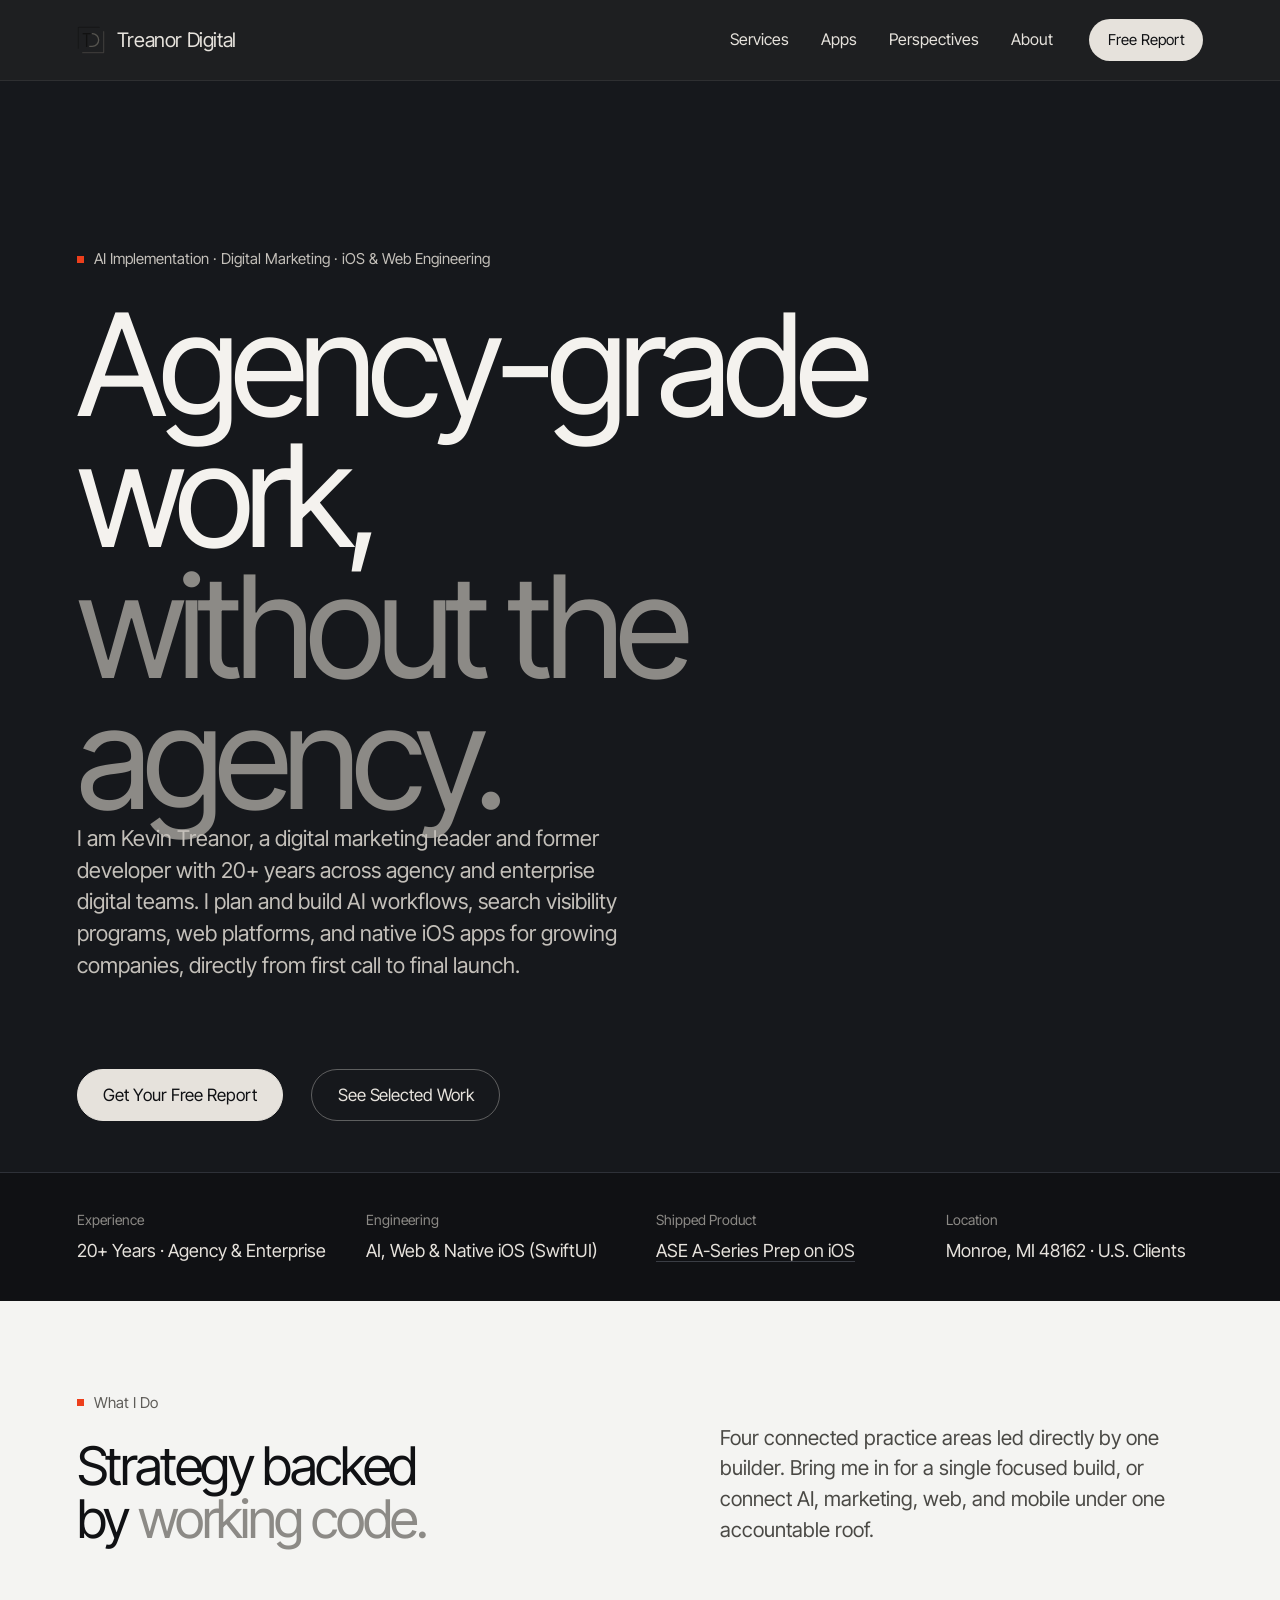
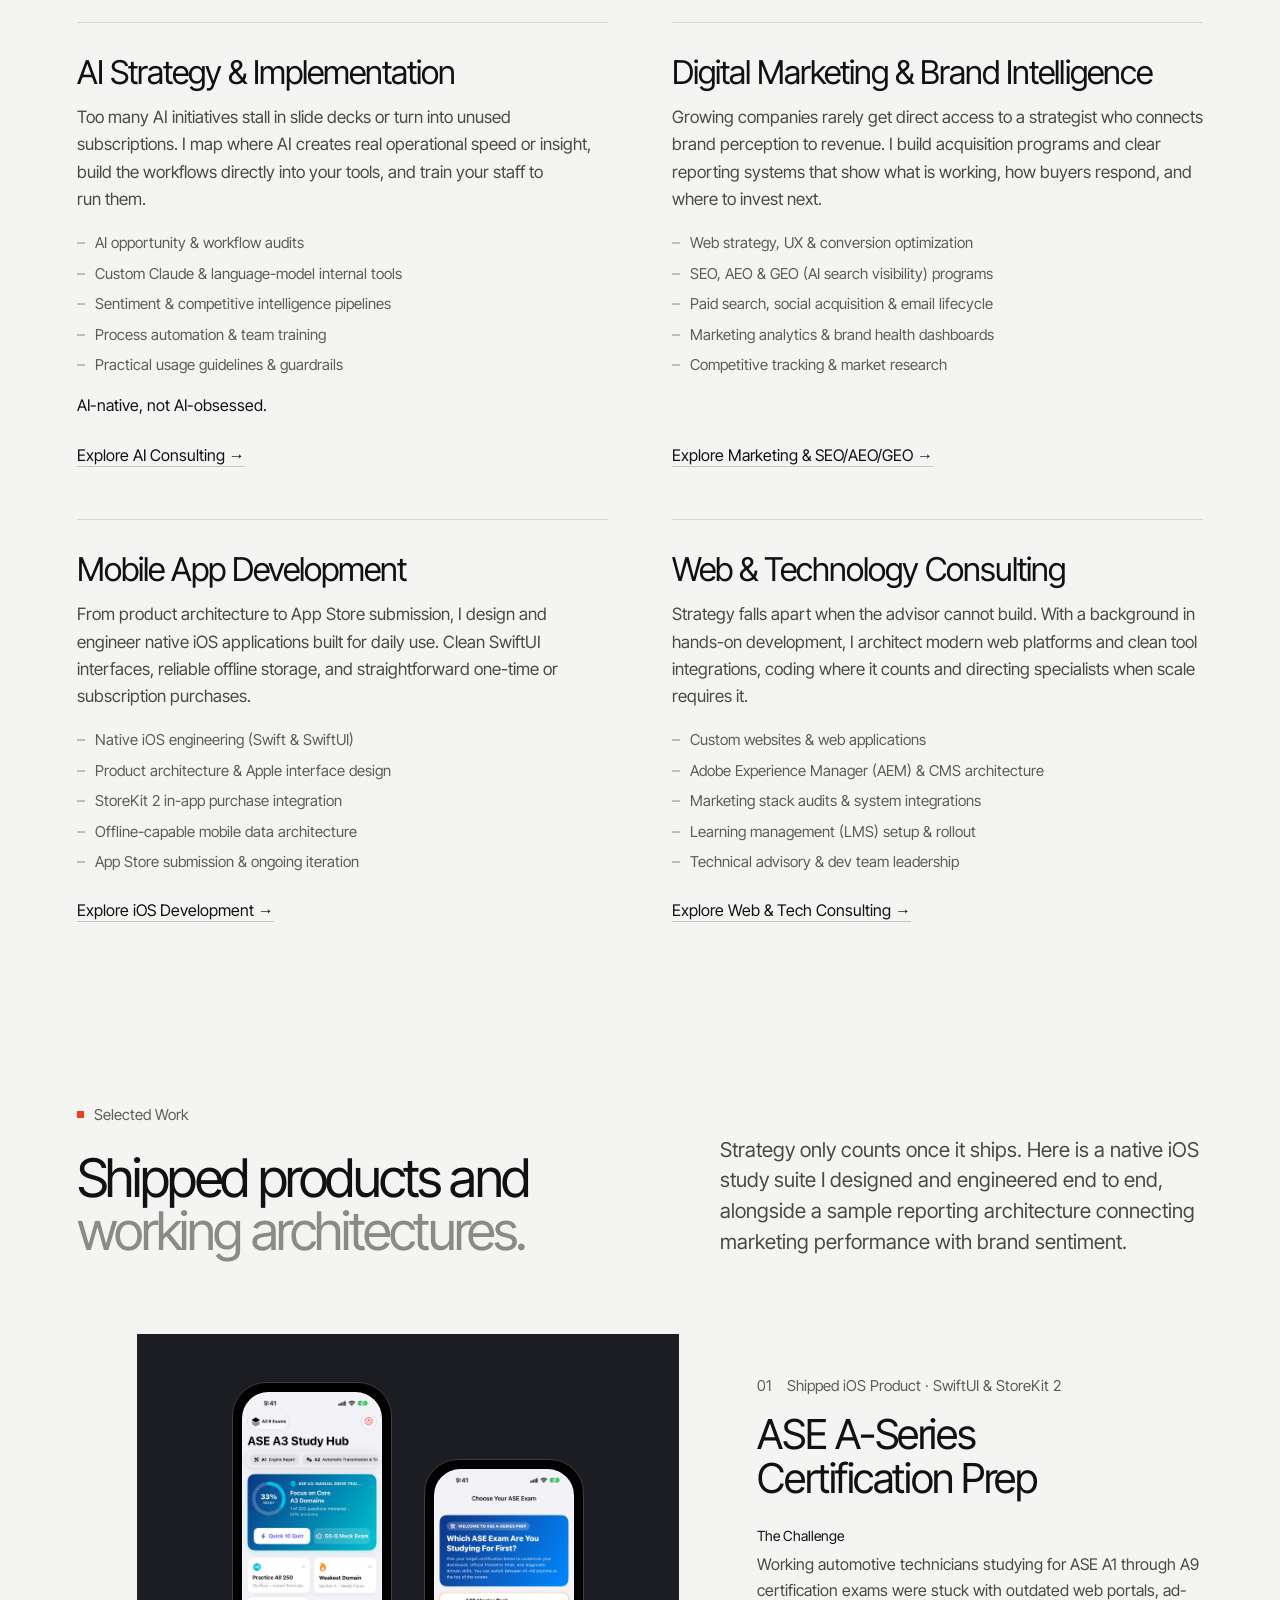
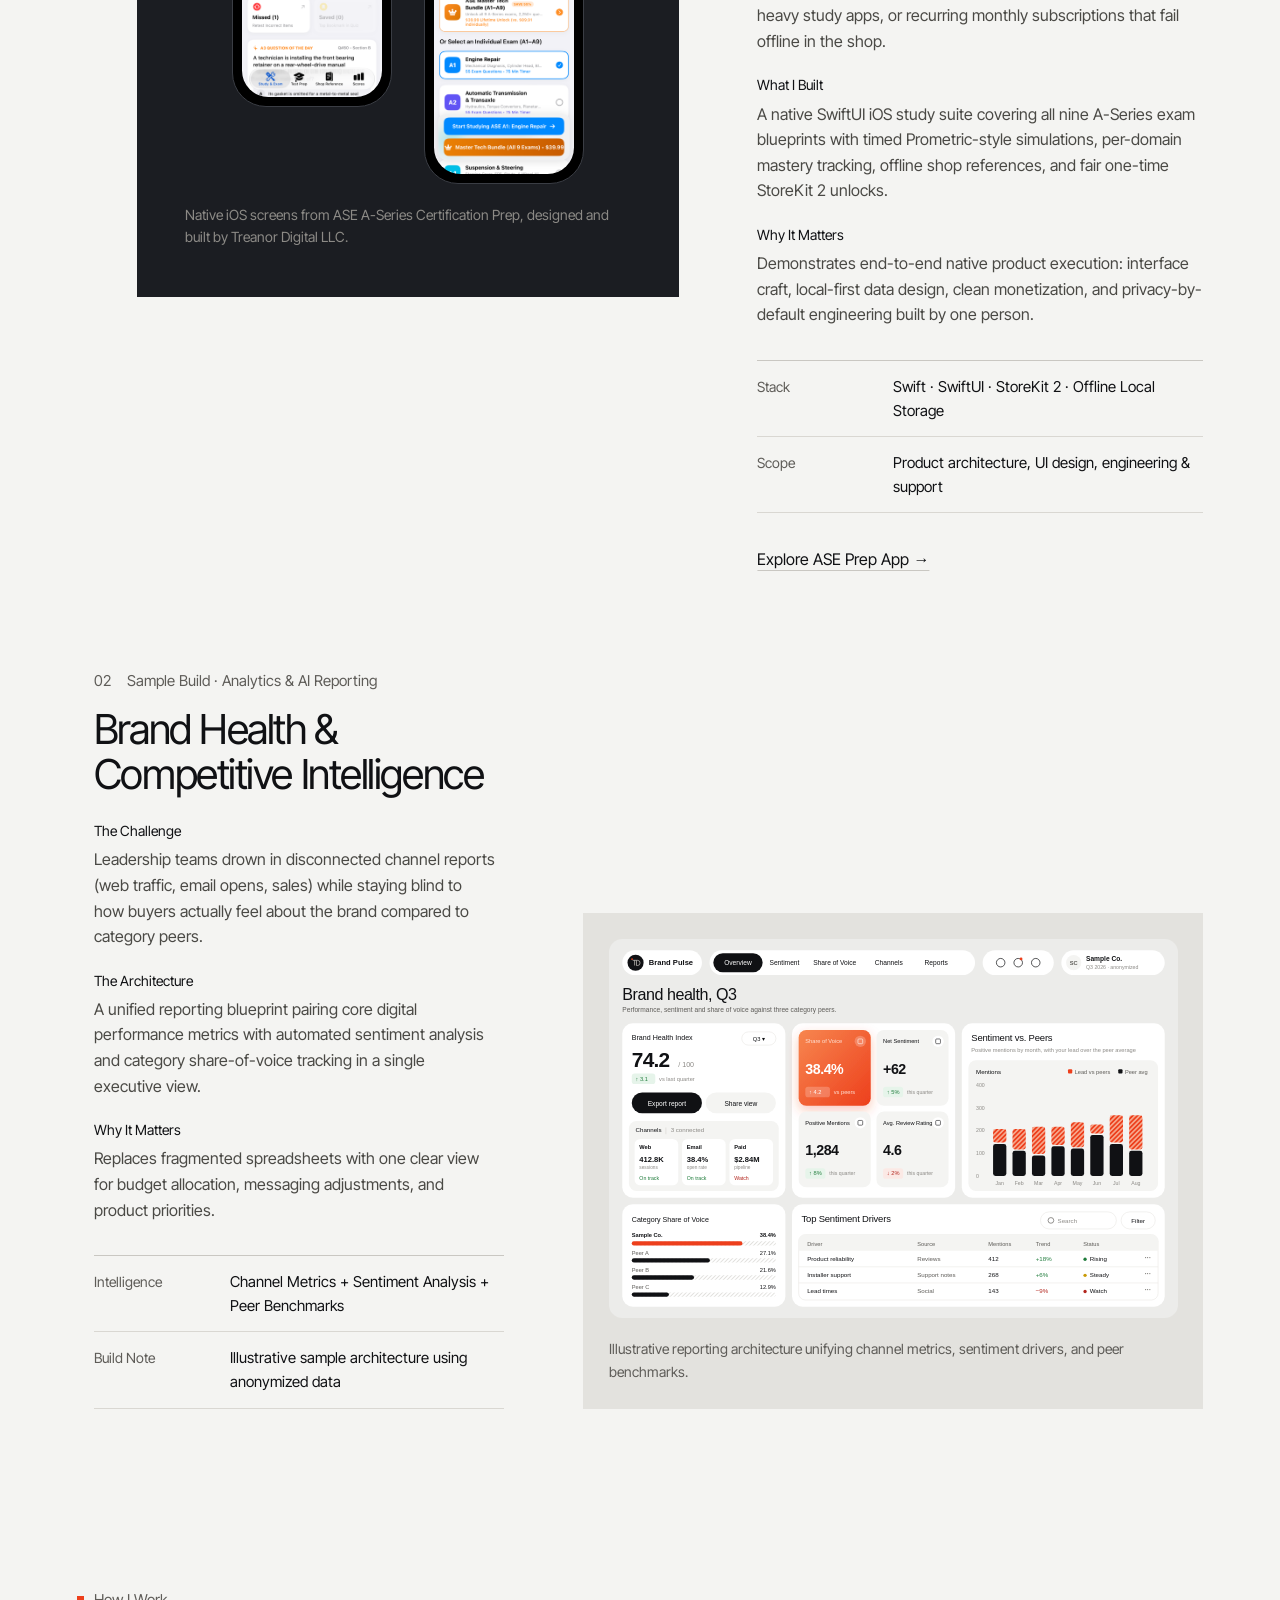
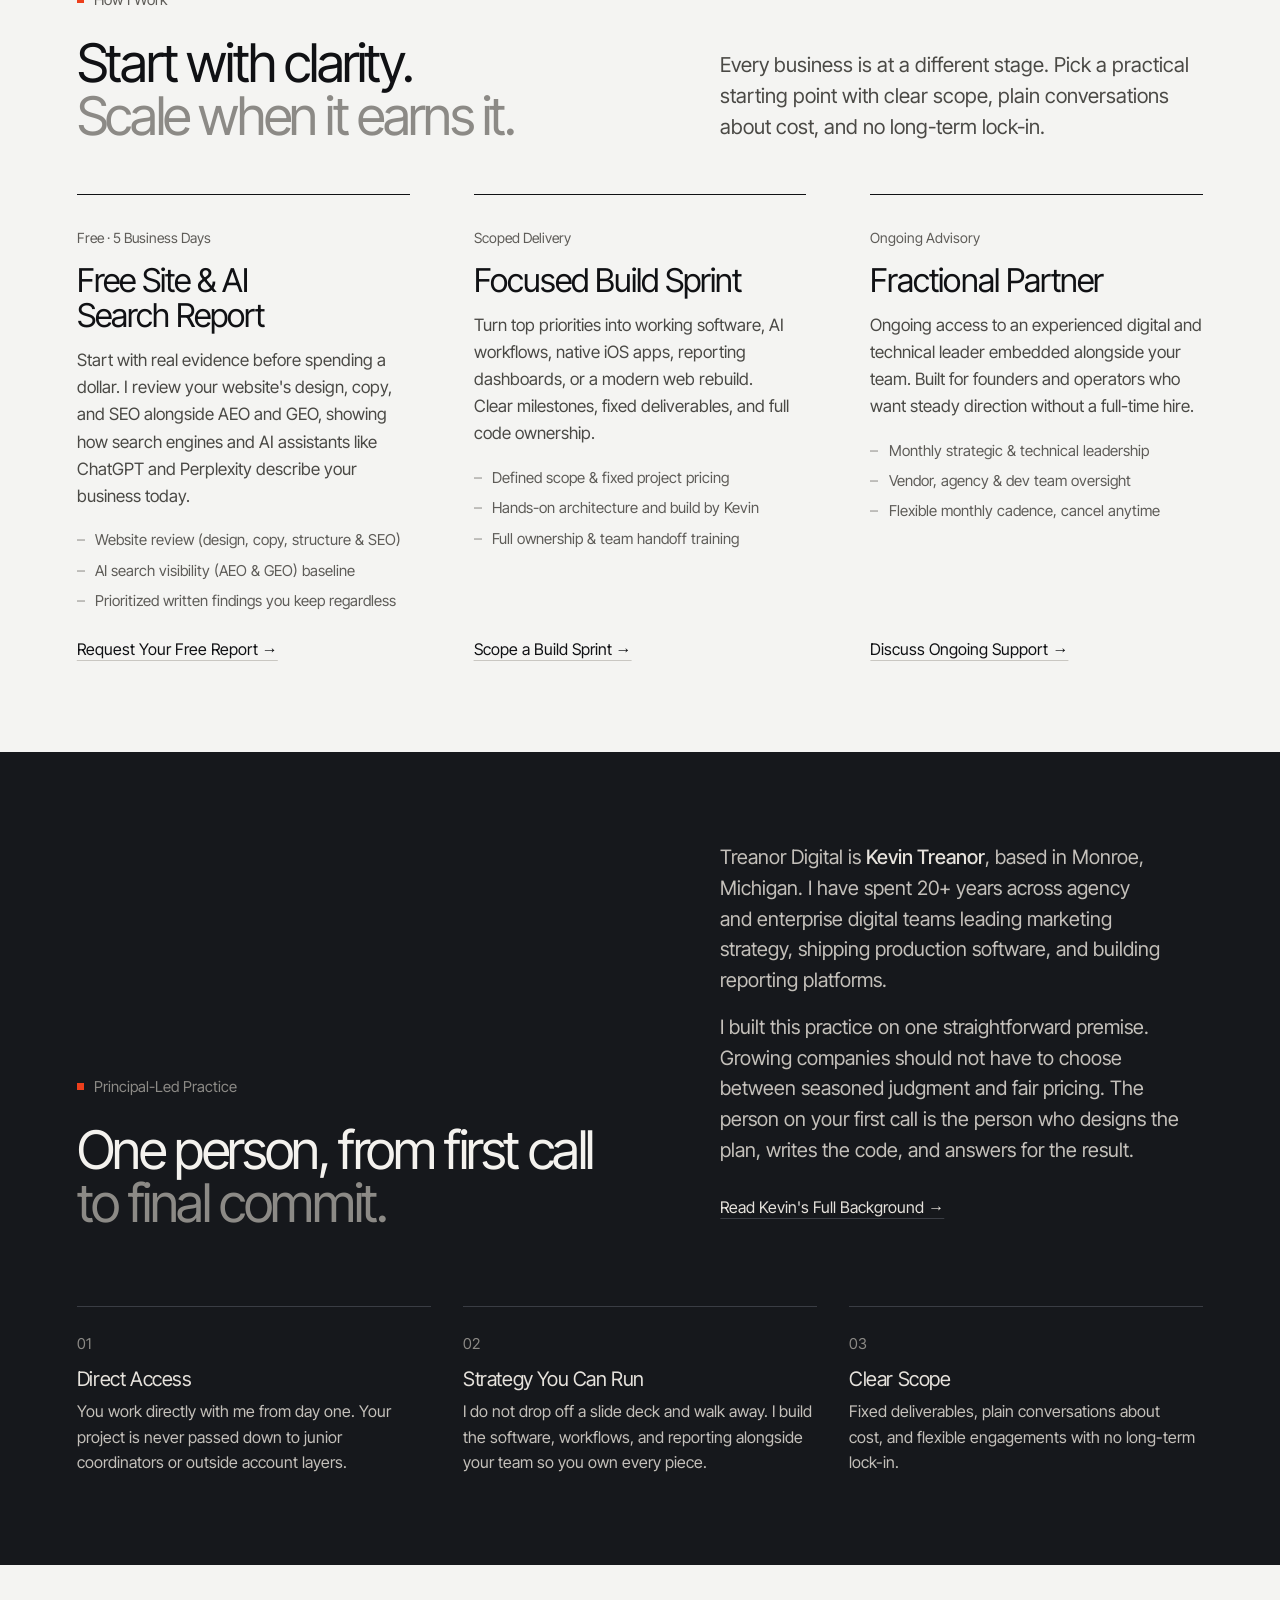
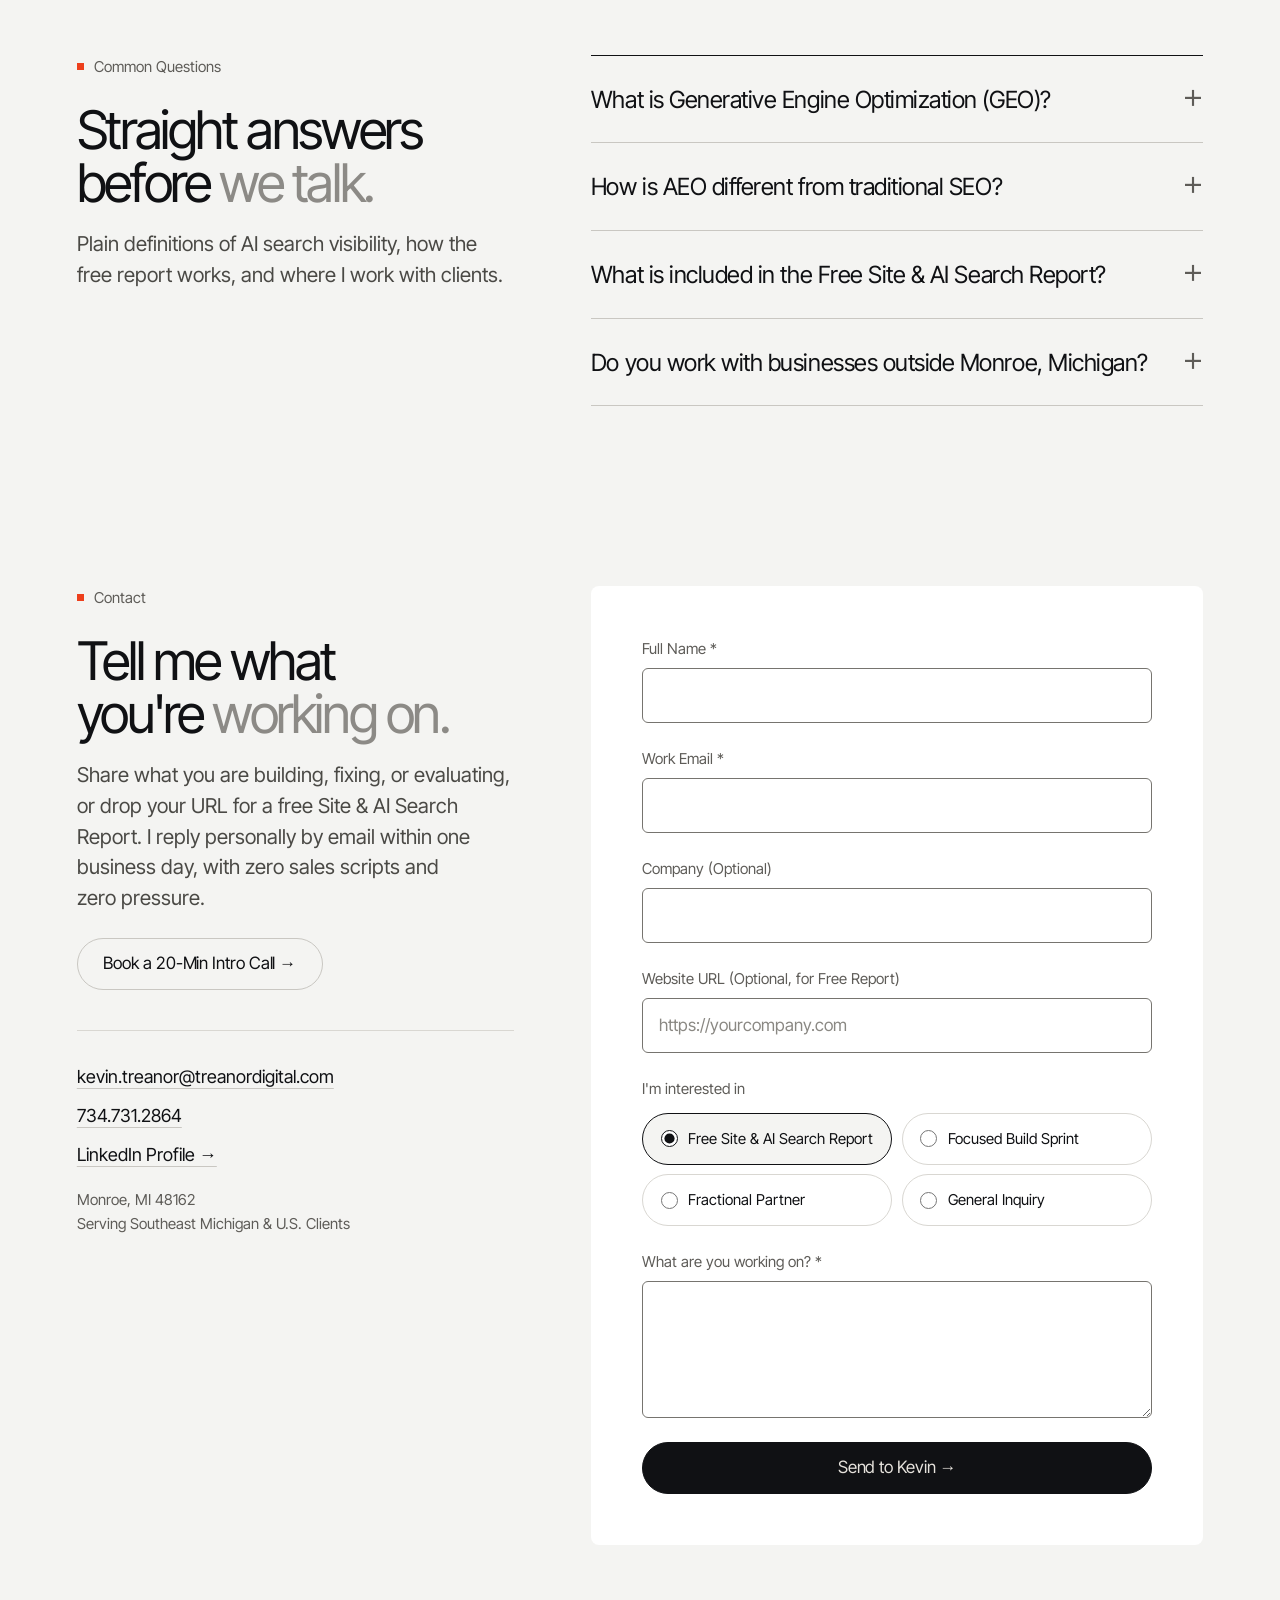
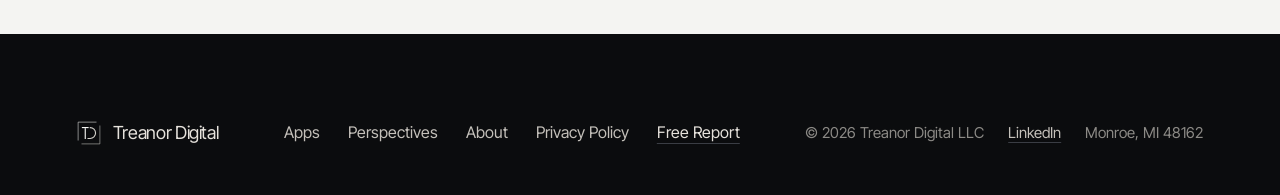
==== index.html @ 22055cc4 "Use www.treanordigital.com in canonical, OG, schema, sitemap and robots www is now the primary domai" ====
<!DOCTYPE html>
<html lang="en">
<head>
  <meta charset="UTF-8" />
  <meta name="viewport" content="width=device-width, initial-scale=1.0" />
  <title>AI &amp; Marketing Consultant in Monroe, MI | Treanor Digital</title>
  <meta name="description" content="Agency-grade AI, digital marketing, and iOS software from one accountable partner in Monroe, MI. Start with a free Site &amp; AI Search Report." />
  <link rel="canonical" href="https://www.treanordigital.com/" />
  <link rel="icon" href="./favicon.ico" sizes="any" />
  <link rel="icon" type="image/svg+xml" href="./favicon.svg" />
  <link rel="icon" type="image/png" sizes="32x32" href="./favicon-32x32.png" />
  <link rel="apple-touch-icon" sizes="180x180" href="./apple-touch-icon.png" />

  <!-- Open Graph -->
  <meta property="og:type" content="website" />
  <meta property="og:site_name" content="Treanor Digital" />
  <meta property="og:url" content="https://www.treanordigital.com/" />
  <meta property="og:title" content="AI &amp; Marketing Consultant in Monroe, MI | Treanor Digital" />
  <meta property="og:description" content="Agency-grade AI, digital marketing, and iOS software from one accountable partner in Monroe, MI. Start with a free Site &amp; AI Search Report." />
  <meta property="og:image" content="https://www.treanordigital.com/og-image.png" />

  <!-- Twitter Card -->
  <meta name="twitter:card" content="summary_large_image" />
  <meta name="twitter:title" content="AI &amp; Marketing Consultant in Monroe, MI | Treanor Digital" />
  <meta name="twitter:description" content="Agency-grade AI, digital marketing, and iOS software from one accountable partner in Monroe, MI." />
  <meta name="twitter:image" content="https://www.treanordigital.com/og-image.png" />

  <!-- Self-Hosted Hero Font Preload -->
  <link rel="preload" href="./assets/fonts/cormorant-garamond-var.woff2" as="font" type="font/woff2" crossorigin />

  <link rel="stylesheet" href="./assets/style.css" />

  <!-- Structured Data: Linked @graph (WebSite + Organization + Person + WebPage + FAQPage) -->
  <script type="application/ld+json">
  {
    "@context": "https://schema.org",
    "@graph": [
      {
        "@type": "WebSite",
        "@id": "https://www.treanordigital.com/#website",
        "url": "https://www.treanordigital.com/",
        "name": "Treanor Digital",
        "publisher": { "@id": "https://www.treanordigital.com/#org" },
        "inLanguage": "en-US"
      },
      {
        "@type": ["ProfessionalService", "Organization"],
        "@id": "https://www.treanordigital.com/#org",
        "name": "Treanor Digital",
        "legalName": "Treanor Digital LLC",
        "url": "https://www.treanordigital.com/",
        "logo": {
          "@type": "ImageObject",
          "url": "https://www.treanordigital.com/logo-512.png",
          "width": 512,
          "height": 512
        },
        "image": "https://www.treanordigital.com/og-image.png",
        "description": "Treanor Digital is a Monroe, Michigan consultancy led by Kevin Treanor, specializing in AI implementation, SEO, AEO and GEO, digital marketing, and native iOS development.",
        "slogan": "Agency-grade work, without the agency.",
        "foundingDate": "2018-12-17",
        "founder": { "@id": "https://www.treanordigital.com/#kevin" },
        "telephone": "+1-734-731-2864",
        "email": "kevin.treanor@treanordigital.com",
        "address": {
          "@type": "PostalAddress",
          "addressLocality": "Monroe",
          "addressRegion": "MI",
          "postalCode": "48162",
          "addressCountry": "US"
        },
        "areaServed": [
          { "@type": "AdministrativeArea", "name": "Monroe County, Michigan" },
          { "@type": "City", "name": "Toledo, Ohio" },
          { "@type": "City", "name": "Ann Arbor, Michigan" },
          { "@type": "City", "name": "Detroit, Michigan" },
          { "@type": "Country", "name": "United States" }
        ],
        "knowsAbout": [
          "Generative AI implementation",
          "Generative engine optimization",
          "Answer engine optimization",
          "Search engine optimization",
          "SwiftUI",
          "Adobe Experience Manager",
          "Brand health analytics"
        ],
        "sameAs": [
          "https://www.linkedin.com/in/kevin-m-treanor/"
        ],
        "hasOfferCatalog": {
          "@type": "OfferCatalog",
          "name": "Consulting and Engineering Services",
          "itemListElement": [
            {
              "@type": "Offer",
              "itemOffered": {
                "@type": "Service",
                "@id": "https://www.treanordigital.com/services/ai-consulting/#service",
                "name": "AI Strategy & Implementation",
                "url": "https://www.treanordigital.com/services/ai-consulting/",
                "description": "AI opportunity audits, workflow automation, custom LLM tools, sentiment pipelines, and team enablement."
              }
            },
            {
              "@type": "Offer",
              "itemOffered": {
                "@type": "Service",
                "@id": "https://www.treanordigital.com/services/digital-marketing/#service",
                "name": "Digital Marketing & Brand Intelligence",
                "url": "https://www.treanordigital.com/services/digital-marketing/",
                "description": "Web strategy, SEO, AEO and GEO visibility, paid acquisition, email lifecycle, executive analytics, and competitive benchmarking."
              }
            },
            {
              "@type": "Offer",
              "itemOffered": {
                "@type": "Service",
                "@id": "https://www.treanordigital.com/services/ios-app-development/#service",
                "name": "Mobile App Development",
                "url": "https://www.treanordigital.com/services/ios-app-development/",
                "description": "Native iOS application design and SwiftUI engineering, StoreKit 2 purchases, offline data architecture, and App Store delivery."
              }
            },
            {
              "@type": "Offer",
              "itemOffered": {
                "@type": "Service",
                "@id": "https://www.treanordigital.com/services/web-technology-consulting/#service",
                "name": "Web & Technology Consulting",
                "url": "https://www.treanordigital.com/services/web-technology-consulting/",
                "description": "Custom websites and web applications, Adobe Experience Manager, marketing stack integrations, LMS setup, and technical leadership."
              }
            },
            {
              "@type": "Offer",
              "price": "0",
              "priceCurrency": "USD",
              "itemOffered": {
                "@type": "Service",
                "@id": "https://www.treanordigital.com/seo-aeo-geo-audit/#service",
                "name": "Free Site & AI Search Report",
                "url": "https://www.treanordigital.com/seo-aeo-geo-audit/",
                "description": "Complimentary website design, copy, SEO, AEO, and GEO review delivered within five business days."
              }
            }
          ]
        }
      },
      {
        "@type": "Person",
        "@id": "https://www.treanordigital.com/#kevin",
        "name": "Kevin Treanor",
        "jobTitle": "Founder & Principal",
        "url": "https://www.treanordigital.com/about/",
        "worksFor": { "@id": "https://www.treanordigital.com/#org" },
        "homeLocation": { "@type": "Place", "name": "Monroe, Michigan" },
        "knowsAbout": [
          "AI implementation",
          "Large language models",
          "SEO",
          "Answer engine optimization",
          "Generative engine optimization",
          "Digital marketing",
          "Swift",
          "SwiftUI",
          "Adobe Experience Manager"
        ],
        "sameAs": [
          "https://www.linkedin.com/in/kevin-m-treanor/"
        ]
      },
      {
        "@type": "WebPage",
        "@id": "https://www.treanordigital.com/#webpage",
        "url": "https://www.treanordigital.com/",
        "name": "AI & Marketing Consultant in Monroe, MI | Treanor Digital",
        "isPartOf": { "@id": "https://www.treanordigital.com/#website" },
        "about": { "@id": "https://www.treanordigital.com/#org" },
        "primaryImageOfPage": "https://www.treanordigital.com/og-image.png"
      },
      {
        "@type": "FAQPage",
        "@id": "https://www.treanordigital.com/#faq",
        "mainEntity": [
          {
            "@type": "Question",
            "name": "What is Generative Engine Optimization (GEO)?",
            "acceptedAnswer": {
              "@type": "Answer",
              "text": "Generative Engine Optimization (GEO) is the practice of structuring your website, schema markup, and published expertise so AI assistants like ChatGPT, Claude, Perplexity, and Google AI Overviews accurately understand, trust, and cite your business when buyers ask for recommendations."
            }
          },
          {
            "@type": "Question",
            "name": "How is AEO different from traditional SEO?",
            "acceptedAnswer": {
              "@type": "Answer",
              "text": "Traditional SEO focuses on ranking pages in blue-link search results. Answer Engine Optimization (AEO) focuses on clear, structured answers (concise headings, direct definitions, clean schema, and verifiable entity signals) so search engines and voice or AI tools can extract and surface your answer directly."
            }
          },
          {
            "@type": "Question",
            "name": "What is included in the Free Site & AI Search Report?",
            "acceptedAnswer": {
              "@type": "Answer",
              "text": "You receive a prioritized review of your site's design, messaging clarity, technical SEO, and current visibility across major AI search platforms. I deliver the written findings within five business days, and you keep the entire report with zero obligation."
            }
          },
          {
            "@type": "Question",
            "name": "Do you work with businesses outside Monroe, Michigan?",
            "acceptedAnswer": {
              "@type": "Answer",
              "text": "Yes. I am based in Monroe, Michigan and work closely with companies across Southeast Michigan, Toledo, Ann Arbor, and Metro Detroit, as well as remote clients nationwide across the United States."
            }
          }
        ]
      }
    ]
  }
  </script>
</head>
<body>
  <a href="#main-content" class="skip-link visually-hidden">Skip to main content</a>

  <header class="site-header">
    <div class="container header-inner">
      <a href="#top" class="brand-link" aria-label="Treanor Digital Home" aria-current="page">
        <svg class="brand-mark" width="28" height="28" viewBox="0 0 64 64" fill="none" aria-hidden="true">
          <path class="mark-frame mark-frame-tl" pathLength="100" d="M3 52 V3 H52" stroke="#111111" stroke-width="1.4"/>
          <path class="mark-frame mark-frame-br" pathLength="100" d="M12 61 H61 V12" stroke="#575550" stroke-width="1.4"/>
          <g class="mark-letter mark-letter-t">
            <rect x="13" y="16" width="18" height="3" fill="#111111"/>
            <rect x="20.5" y="19" width="3" height="29" fill="#111111"/>
          </g>
          <path class="mark-letter mark-letter-d" d="M34 16 H35 A16 16 0 0 1 35 48 H28 V45 H35 A13 13 0 0 0 35 19 H34 Z" fill="#575550"/>
        </svg>
        <span class="brand-wordmark">Treanor Digital</span>
      </a>

      <nav class="site-nav" aria-label="Primary">
        <button
          type="button"
          class="menu-button"
          popovertarget="site-menu"
          popovertargetaction="toggle"
          aria-controls="site-menu"
        >
          <svg width="16" height="12" viewBox="0 0 16 12" fill="none" aria-hidden="true">
            <line x1="0" y1="1" x2="16" y2="1" stroke="currentColor" stroke-width="1.25"/>
            <line x1="0" y1="6" x2="16" y2="6" stroke="currentColor" stroke-width="1.25"/>
            <line x1="0" y1="11" x2="16" y2="11" stroke="currentColor" stroke-width="1.25"/>
          </svg>
          <span>Menu</span>
        </button>

        <ul id="site-menu" class="site-menu" popover="auto">
          <li><a href="#services">Services</a></li>
          <li><a href="./apps/ase-prep/">Apps</a></li>
          <li><a href="./perspectives/">Perspectives</a></li>
          <li><a href="./about/">About</a></li>
          <li><a href="./seo-aeo-geo-audit/" class="nav-inquire">Free Report</a></li>
        </ul>
      </nav>
    </div>
    <div class="scroll-progress" aria-hidden="true"></div>
  </header>

  <main>
    <!-- 01 · HERO (ATELIER NOIR COVER) -->
    <section id="top" class="band-noir hero" data-parallax-wrapper>
      <div class="hero-parallax-stage" aria-hidden="true">
        <div class="hero-layer-coord parallax-layer" data-parallax-from="-18" data-parallax-to="44">
          MONROE, MI
        </div>
        <div class="hero-layer-frame parallax-layer" data-parallax-from="-32" data-parallax-to="54" aria-hidden="true">
          <svg class="hero-mark" viewBox="0 0 64 64" fill="none" width="100%" height="100%" aria-hidden="true">
            <path class="mark-frame mark-frame-tl" pathLength="100" d="M3 52 V3 H52" stroke="#F8F8F6" stroke-width="1.4"/>
            <path class="mark-frame mark-frame-br" pathLength="100" d="M12 61 H61 V12" stroke="#D4D2CC" stroke-width="1.4"/>
            <g class="mark-letter mark-letter-t">
              <rect x="13" y="16" width="18" height="3" fill="#F8F8F6"/>
              <rect x="20.5" y="19" width="3" height="29" fill="#F8F8F6"/>
            </g>
            <path class="mark-letter mark-letter-d" d="M34 16 H35 A16 16 0 0 1 35 48 H28 V45 H35 A13 13 0 0 0 35 19 H34 Z" fill="#D4D2CC"/>
          </svg>
        </div>
      </div>

      <div class="container">
        <div class="hero-content">
          <p class="eyebrow">AI Implementation · Digital Marketing · iOS &amp; Web Engineering</p>
          <h1 id="main-content" tabindex="-1">Agency-grade work,<br /><em>without the agency.</em></h1>
          <p class="lead hero-lead">
            I am Kevin Treanor, a digital marketing leader and former developer with 20+ years across agency and enterprise digital teams. I plan and build AI workflows, search visibility programs, web platforms, and native iOS apps for growing companies, directly from first call to final launch.
          </p>
          <div class="hero-actions">
            <a href="#contact" class="btn btn-primary" data-select-service="svc-analysis">Get Your Free Report</a>
            <a href="#work" class="btn btn-secondary">See Selected Work</a>
          </div>
        </div>
      </div>
    </section>

    <!-- CREDENTIALS STRIP -->
    <section class="credentials-strip" aria-label="Principal credentials">
      <div class="container">
        <ul class="credentials-grid" role="list">
          <li>
            <span class="cred-label">Experience</span>
            <span class="cred-value">20+ Years · Agency &amp; Enterprise</span>
          </li>
          <li>
            <span class="cred-label">Engineering</span>
            <span class="cred-value">AI, Web &amp; Native iOS (SwiftUI)</span>
          </li>
          <li>
            <span class="cred-label">Shipped Product</span>
            <span class="cred-value"><a href="./apps/ase-prep/">ASE A-Series Prep on iOS</a></span>
          </li>
          <li>
            <span class="cred-label">Location</span>
            <span class="cred-value">Monroe, MI 48162 · U.S. Clients</span>
          </li>
        </ul>
      </div>
    </section>

    <!-- 02 · SERVICES -->
    <section id="services" class="band-chalk section">
      <div class="container">
        <div class="section-header reveal-item">
          <div>
            <p class="eyebrow">What I Do</p>
            <h2>Strategy backed by <em>working code.</em></h2>
          </div>
          <p class="lead">
            Four connected practice areas led directly by one builder. Bring me in for a single focused build, or connect AI, marketing, web, and mobile under one accountable roof.
          </p>
        </div>

        <div class="cards-2">
          <article class="service-card reveal-item">
            <svg class="service-icon" width="40" height="40" viewBox="0 0 40 40" fill="none" aria-hidden="true">
              <rect x="13" y="13" width="14" height="14" stroke="#111111" stroke-width="1.35"/>
              <path d="M20 16.5 L23.5 20 L20 23.5 L16.5 20 Z" fill="#575550"/>
              <line x1="20" y1="13" x2="20" y2="7" stroke="#575550" stroke-width="1.35"/>
              <rect x="18" y="3" width="4" height="4" stroke="#575550" stroke-width="1.25"/>
              <line x1="20" y1="27" x2="20" y2="33" stroke="#575550" stroke-width="1.35"/>
              <rect x="18" y="33" width="4" height="4" stroke="#575550" stroke-width="1.25"/>
              <line x1="13" y1="20" x2="7" y2="20" stroke="#575550" stroke-width="1.35"/>
              <rect x="3" y="18" width="4" height="4" stroke="#575550" stroke-width="1.25"/>
              <line x1="27" y1="20" x2="33" y2="20" stroke="#575550" stroke-width="1.35"/>
              <rect x="33" y="18" width="4" height="4" stroke="#575550" stroke-width="1.25"/>
              <line x1="9" y1="9" x2="13" y2="13" stroke="#575550" stroke-width="1.2"/>
              <line x1="31" y1="31" x2="27" y2="27" stroke="#575550" stroke-width="1.2"/>
            </svg>
            <h3>AI Strategy &amp; Implementation</h3>
            <p class="service-desc">
              Too many AI initiatives stall in slide decks or turn into unused subscriptions. I map where AI creates real operational speed or insight, build the workflows directly into your tools, and train your staff to run them.
            </p>
            <ul class="service-list" role="list">
              <li>AI opportunity &amp; workflow audits</li>
              <li>Custom Claude &amp; language-model internal tools</li>
              <li>Sentiment &amp; competitive intelligence pipelines</li>
              <li>Process automation &amp; team training</li>
              <li>Practical usage guidelines &amp; guardrails</li>
            </ul>
            <p class="service-motto">AI-native, not AI-obsessed.</p>
            <a href="./services/ai-consulting/" class="link-cta engagement-cta">Explore AI Consulting &rarr;</a>
          </article>

          <article class="service-card reveal-item">
            <svg class="service-icon" width="40" height="40" viewBox="0 0 40 40" fill="none" aria-hidden="true">
              <path d="M5 7 V35 H35" stroke="#575550" stroke-width="1.35"/>
              <rect x="10" y="25" width="4.5" height="10" stroke="#575550" stroke-width="1.25"/>
              <rect x="18.5" y="20" width="4.5" height="15" stroke="#575550" stroke-width="1.25"/>
              <rect x="27" y="14" width="4.5" height="21" stroke="#111111" stroke-width="1.35"/>
              <polyline points="10,20 19,14 25,16 33,8" stroke="#111111" stroke-width="1.35"/>
              <polyline points="28.5,8 33,8 33,12.5" stroke="#111111" stroke-width="1.35"/>
            </svg>
            <h3>Digital Marketing &amp; Brand Intelligence</h3>
            <p class="service-desc">
              Growing companies rarely get direct access to a strategist who connects brand perception to revenue. I build acquisition programs and clear reporting systems that show what is working, how buyers respond, and where to invest next.
            </p>
            <ul class="service-list" role="list">
              <li>Web strategy, UX &amp; conversion optimization</li>
              <li>SEO, AEO &amp; GEO (AI search visibility) programs</li>
              <li>Paid search, social acquisition &amp; email lifecycle</li>
              <li>Marketing analytics &amp; brand health dashboards</li>
              <li>Competitive tracking &amp; market research</li>
            </ul>
            <a href="./services/digital-marketing/" class="link-cta engagement-cta">Explore Marketing &amp; SEO/AEO/GEO &rarr;</a>
          </article>

          <article class="service-card reveal-item">
            <svg class="service-icon" width="40" height="40" viewBox="0 0 40 40" fill="none" aria-hidden="true">
              <rect x="10" y="4" width="20" height="32" rx="2.5" stroke="#111111" stroke-width="1.35"/>
              <line x1="17" y1="7.5" x2="23" y2="7.5" stroke="#575550" stroke-width="1.35"/>
              <rect x="13.5" y="11.5" width="13" height="7" stroke="#575550" stroke-width="1.25"/>
              <rect x="13.5" y="21" width="5.5" height="6.5" stroke="#575550" stroke-width="1.25"/>
              <rect x="21" y="21" width="5.5" height="6.5" stroke="#111111" stroke-width="1.25"/>
              <line x1="16.5" y1="32.5" x2="23.5" y2="32.5" stroke="#111111" stroke-width="1.35"/>
            </svg>
            <h3>Mobile App Development</h3>
            <p class="service-desc">
              From product architecture to App Store submission, I design and engineer native iOS applications built for daily use. Clean SwiftUI interfaces, reliable offline storage, and straightforward one-time or subscription purchases.
            </p>
            <ul class="service-list" role="list">
              <li>Native iOS engineering (Swift &amp; SwiftUI)</li>
              <li>Product architecture &amp; Apple interface design</li>
              <li>StoreKit 2 in-app purchase integration</li>
              <li>Offline-capable mobile data architecture</li>
              <li>App Store submission &amp; ongoing iteration</li>
            </ul>
            <a href="./services/ios-app-development/" class="link-cta engagement-cta">Explore iOS Development &rarr;</a>
          </article>

          <article class="service-card reveal-item">
            <svg class="service-icon" width="40" height="40" viewBox="0 0 40 40" fill="none" aria-hidden="true">
              <rect x="4" y="7" width="32" height="26" stroke="#575550" stroke-width="1.35"/>
              <line x1="4" y1="13" x2="36" y2="13" stroke="#575550" stroke-width="1.25"/>
              <rect x="7" y="9.25" width="1.75" height="1.75" fill="#111111"/>
              <rect x="10.75" y="9.25" width="1.75" height="1.75" fill="#575550"/>
              <polyline points="15,19 11,23 15,27" stroke="#111111" stroke-width="1.4"/>
              <line x1="21.5" y1="18" x2="18.5" y2="28" stroke="#575550" stroke-width="1.35"/>
              <polyline points="25,19 29,23 25,27" stroke="#111111" stroke-width="1.4"/>
            </svg>
            <h3>Web &amp; Technology Consulting</h3>
            <p class="service-desc">
              Strategy falls apart when the advisor cannot build. With a background in hands-on development, I architect modern web platforms and clean tool integrations, coding where it counts and directing specialists when scale requires it.
            </p>
            <ul class="service-list" role="list">
              <li>Custom websites &amp; web applications</li>
              <li>Adobe Experience Manager (AEM) &amp; CMS architecture</li>
              <li>Marketing stack audits &amp; system integrations</li>
              <li>Learning management (LMS) setup &amp; rollout</li>
              <li>Technical advisory &amp; dev team leadership</li>
            </ul>
            <a href="./services/web-technology-consulting/" class="link-cta engagement-cta">Explore Web &amp; Tech Consulting &rarr;</a>
          </article>
        </div>
      </div>
    </section>

    <!-- 03 · SELECTED WORK (SHIPPED PRODUCT + ARCHITECTURE SAMPLE) -->
    <section id="work" class="band-chalk section">
      <div class="container">
        <div class="section-header reveal-item">
          <div>
            <p class="eyebrow">Selected Work</p>
            <h2>Shipped products and <em>working architectures.</em></h2>
          </div>
          <p class="lead">
            Strategy only counts once it ships. Here is a native iOS study suite I designed and engineered end to end, alongside a sample reporting architecture connecting marketing performance with brand sentiment.
          </p>
        </div>

        <div class="work-list">
          <!-- 01 · Shipped Product: ASE A-Series Certification Prep -->
          <article class="work-item reveal-item">
            <div class="work-copy">
              <div class="work-meta-top">
                <span class="pillar-num" aria-hidden="true">01</span>
                <span class="work-category">Shipped iOS Product · SwiftUI &amp; StoreKit 2</span>
              </div>
              <h3>ASE A-Series Certification Prep</h3>

              <div class="work-beats">
                <div class="work-beat">
                  <span class="work-beat-label">The Challenge</span>
                  <p>Working automotive technicians studying for ASE A1 through A9 certification exams were stuck with outdated web portals, ad-heavy study apps, or recurring monthly subscriptions that fail offline in the shop.</p>
                </div>
                <div class="work-beat">
                  <span class="work-beat-label">What I Built</span>
                  <p>A native SwiftUI iOS study suite covering all nine A-Series exam blueprints with timed Prometric-style simulations, per-domain mastery tracking, offline shop references, and fair one-time StoreKit 2 unlocks.</p>
                </div>
                <div class="work-beat">
                  <span class="work-beat-label">Why It Matters</span>
                  <p>Demonstrates end-to-end native product execution: interface craft, local-first data design, clean monetization, and privacy-by-default engineering built by one person.</p>
                </div>
              </div>

              <dl class="work-specs">
                <div>
                  <dt>Stack</dt>
                  <dd>Swift · SwiftUI · StoreKit 2 · Offline Local Storage</dd>
                </div>
                <div>
                  <dt>Scope</dt>
                  <dd>Product architecture, UI design, engineering &amp; support</dd>
                </div>
              </dl>

              <a href="./apps/ase-prep/" class="link-cta work-cta">
                Explore ASE Prep App &rarr;
              </a>
            </div>

            <figure class="work-stage work-stage-dashboard">
              <div class="app-phone-duo" aria-label="ASE A-Series Prep iOS screenshots">
                <div class="app-phone-frame">
                  <img
                    src="./assets/images/ase-prep-hub.png"
                    alt="ASE A-Series Prep iOS Study Hub showing exam readiness ring and quick quiz controls"
                    width="640"
                    height="1391"
                    loading="lazy"
                    decoding="async"
                  />
                </div>
                <div class="app-phone-frame app-phone-frame-offset">
                  <img
                    src="./assets/images/ase-prep-onboarding.png"
                    alt="ASE A-Series Prep onboarding screen showing A1 through A9 exam paths and lifetime bundle"
                    width="640"
                    height="1391"
                    loading="lazy"
                    decoding="async"
                  />
                </div>
              </div>
              <figcaption class="work-caption">
                Native iOS screens from ASE A-Series Certification Prep, designed and built by Treanor Digital LLC.
              </figcaption>
            </figure>
          </article>

          <!-- 02 · Sample Architecture: Brand Health & Competitive Intelligence -->
          <article class="work-item work-item-reverse reveal-item">
            <div class="work-copy">
              <div class="work-meta-top">
                <span class="pillar-num" aria-hidden="true">02</span>
                <span class="work-category">Sample Build · Analytics &amp; AI Reporting</span>
              </div>
              <h3>Brand Health &amp; Competitive Intelligence</h3>

              <div class="work-beats">
                <div class="work-beat">
                  <span class="work-beat-label">The Challenge</span>
                  <p>Leadership teams drown in disconnected channel reports (web traffic, email opens, sales) while staying blind to how buyers actually feel about the brand compared to category peers.</p>
                </div>
                <div class="work-beat">
                  <span class="work-beat-label">The Architecture</span>
                  <p>A unified reporting blueprint pairing core digital performance metrics with automated sentiment analysis and category share-of-voice tracking in a single executive view.</p>
                </div>
                <div class="work-beat">
                  <span class="work-beat-label">Why It Matters</span>
                  <p>Replaces fragmented spreadsheets with one clear view for budget allocation, messaging adjustments, and product priorities.</p>
                </div>
              </div>

              <dl class="work-specs">
                <div>
                  <dt>Intelligence</dt>
                  <dd>Channel Metrics + Sentiment Analysis + Peer Benchmarks</dd>
                </div>
                <div>
                  <dt>Build Note</dt>
                  <dd>Illustrative sample architecture using anonymized data</dd>
                </div>
              </dl>
            </div>

            <figure class="work-stage work-stage-dashboard">
              <img
                src="./assets/images/brand-health-dashboard.svg"
                alt="Sample brand health reporting dashboard pairing channel metrics, customer sentiment trends, and competitive share of voice"
                width="960"
                height="600"
                loading="lazy"
                decoding="async"
              />
              <figcaption class="work-caption">
                Illustrative reporting architecture unifying channel metrics, sentiment drivers, and peer benchmarks.
              </figcaption>
            </figure>
          </article>
        </div>
      </div>
    </section>

    <!-- 04 · HOW I WORK (ENGAGEMENT MODELS) -->
    <section id="how-we-work" class="band-chalk section">
      <div class="container">
        <div class="section-header reveal-item">
          <div>
            <p class="eyebrow">How I Work</p>
            <h2>Start with clarity. <em>Scale when it earns it.</em></h2>
          </div>
          <p class="lead">
            Every business is at a different stage. Pick a practical starting point with clear scope, plain conversations about cost, and no long-term lock-in.
          </p>
        </div>

        <div class="cards-3">
          <article class="service-card reveal-item">
            <div class="engagement-top">
              <svg class="service-icon" width="40" height="40" viewBox="0 0 40 40" fill="none" aria-hidden="true">
                <path d="M6 4 H24 L30 10 V19" stroke="#575550" stroke-width="1.35"/>
                <path d="M6 4 V35 H19" stroke="#575550" stroke-width="1.35"/>
                <polyline points="24,4 24,10 30,10" stroke="#575550" stroke-width="1.25"/>
                <line x1="11" y1="14" x2="22" y2="14" stroke="#575550" stroke-width="1.25"/>
                <line x1="11" y1="19" x2="18.5" y2="19" stroke="#575550" stroke-width="1.25"/>
                <line x1="11" y1="24" x2="16" y2="24" stroke="#575550" stroke-width="1.25"/>
                <circle cx="26.5" cy="26.5" r="6.5" stroke="#111111" stroke-width="1.4"/>
                <line x1="31.2" y1="31.2" x2="36" y2="36" stroke="#111111" stroke-width="1.5"/>
              </svg>
              <span class="engagement-tag">Free · 5 Business Days</span>
            </div>
            <h3>Free Site &amp; AI Search Report</h3>
            <p class="service-desc">
              Start with real evidence before spending a dollar. I review your website's design, copy, and SEO alongside AEO and GEO, showing how search engines and AI assistants like ChatGPT and Perplexity describe your business today.
            </p>
            <ul class="service-list" role="list">
              <li>Website review (design, copy, structure &amp; SEO)</li>
              <li>AI search visibility (AEO &amp; GEO) baseline</li>
              <li>Prioritized written findings you keep regardless</li>
            </ul>
            <a href="./seo-aeo-geo-audit/" class="link-cta engagement-cta">
              Request Your Free Report &rarr;
            </a>
          </article>

          <article class="service-card reveal-item">
            <div class="engagement-top">
              <svg class="service-icon" width="40" height="40" viewBox="0 0 40 40" fill="none" aria-hidden="true">
                <rect x="5" y="22" width="13" height="13" stroke="#575550" stroke-width="1.35"/>
                <rect x="21" y="22" width="13" height="13" stroke="#575550" stroke-width="1.35"/>
                <rect x="5" y="6" width="13" height="13" stroke="#575550" stroke-width="1.35"/>
                <rect x="23" y="4" width="13" height="13" stroke="#111111" stroke-width="1.4"/>
                <rect x="27.5" y="8.5" width="4" height="4" fill="#111111"/>
              </svg>
              <span class="engagement-tag">Scoped Delivery</span>
            </div>
            <h3>Focused Build Sprint</h3>
            <p class="service-desc">
              Turn top priorities into working software, AI workflows, native iOS apps, reporting dashboards, or a modern web rebuild. Clear milestones, fixed deliverables, and full code ownership.
            </p>
            <ul class="service-list" role="list">
              <li>Defined scope &amp; fixed project pricing</li>
              <li>Hands-on architecture and build by Kevin</li>
              <li>Full ownership &amp; team handoff training</li>
            </ul>
            <a href="#contact" class="link-cta engagement-cta" data-select-service="svc-sprint">
              Scope a Build Sprint &rarr;
            </a>
          </article>

          <article class="service-card reveal-item">
            <div class="engagement-top">
              <svg class="service-icon" width="40" height="40" viewBox="0 0 40 40" fill="none" aria-hidden="true">
                <circle cx="15.5" cy="20" r="10.5" stroke="#575550" stroke-width="1.35"/>
                <circle cx="24.5" cy="20" r="10.5" stroke="#111111" stroke-width="1.35"/>
                <path d="M20 16.5 L23 20 L20 23.5 L17 20 Z" fill="#111111"/>
              </svg>
              <span class="engagement-tag">Ongoing Advisory</span>
            </div>
            <h3>Fractional Partner</h3>
            <p class="service-desc">
              Ongoing access to an experienced digital and technical leader embedded alongside your team. Built for founders and operators who want steady direction without a full-time hire.
            </p>
            <ul class="service-list" role="list">
              <li>Monthly strategic &amp; technical leadership</li>
              <li>Vendor, agency &amp; dev team oversight</li>
              <li>Flexible monthly cadence, cancel anytime</li>
            </ul>
            <a href="#contact" class="link-cta engagement-cta" data-select-service="svc-advisory">
              Discuss Ongoing Support &rarr;
            </a>
          </article>
        </div>
      </div>
    </section>

    <!-- 05 · ABOUT / PRINCIPAL (ATELIER NOIR SHOWCASE BAND) -->
    <section id="about" class="band-noir section noir-showcase" data-parallax-wrapper>
      <div class="noir-parallax-mark parallax-layer" data-parallax-from="-56" data-parallax-to="68" aria-hidden="true">
        <svg viewBox="0 0 64 64" fill="none" width="100%" height="100%" aria-hidden="true">
          <path d="M3 52 V3 H52" stroke="#F8F8F6" stroke-width="1.4"/>
          <path d="M12 61 H61 V12" stroke="#D4D2CC" stroke-width="1.4"/>
          <rect x="13" y="16" width="18" height="3" fill="#F8F8F6"/>
          <rect x="20.5" y="19" width="3" height="29" fill="#F8F8F6"/>
          <path d="M34 16 H35 A16 16 0 0 1 35 48 H28 V45 H35 A13 13 0 0 0 35 19 H34 Z" fill="#D4D2CC"/>
        </svg>
      </div>
      <div class="noir-parallax-accent parallax-layer" data-parallax-from="-30" data-parallax-to="54" aria-hidden="true"></div>

      <div class="container noir-showcase-inner">
        <div class="section-header reveal-item">
          <div>
            <p class="eyebrow">Principal-Led Practice</p>
            <h2>One person, from first call<br /><em>to final commit.</em></h2>
          </div>
          <div class="about-copy">
            <p>
              Treanor Digital is <strong class="about-principal">Kevin Treanor</strong>, based in Monroe, Michigan. I have spent 20+ years across agency and enterprise digital teams leading marketing strategy, shipping production software, and building reporting platforms.
            </p>
            <p>
              I built this practice on one straightforward premise. Growing companies should not have to choose between seasoned judgment and fair pricing. The person on your first call is the person who designs the plan, writes the code, and answers for the result.
            </p>
            <div class="about-actions">
              <a href="./about/" class="link-cta">Read Kevin's Full Background &rarr;</a>
            </div>
          </div>
        </div>

        <div class="matrix-3">
          <article class="matrix-cell reveal-item">
            <span class="pillar-num" aria-hidden="true">01</span>
            <h3 class="about-card-title">Direct Access</h3>
            <p class="about-card-copy">You work directly with me from day one. Your project is never passed down to junior coordinators or outside account layers.</p>
          </article>
          <article class="matrix-cell reveal-item">
            <span class="pillar-num" aria-hidden="true">02</span>
            <h3 class="about-card-title">Strategy You Can Run</h3>
            <p class="about-card-copy">I do not drop off a slide deck and walk away. I build the software, workflows, and reporting alongside your team so you own every piece.</p>
          </article>
          <article class="matrix-cell reveal-item">
            <span class="pillar-num" aria-hidden="true">03</span>
            <h3 class="about-card-title">Clear Scope</h3>
            <p class="about-card-copy">Fixed deliverables, plain conversations about cost, and flexible engagements with no long-term lock-in.</p>
          </article>
        </div>
      </div>
    </section>

    <!-- 06 · COMMON QUESTIONS (AEO / VISIBLE FAQ) -->
    <section id="faq" class="band-chalk section">
      <div class="container split-layout">
        <div class="reveal-item">
          <p class="eyebrow">Common Questions</p>
          <h2>Straight answers before <em>we talk.</em></h2>
          <p class="lead">
            Plain definitions of AI search visibility, how the free report works, and where I work with clients.
          </p>
        </div>

        <div class="faq-accordion reveal-item">
          <details>
            <summary>What is Generative Engine Optimization (GEO)?</summary>
            <div class="faq-answer">
              <p>Generative Engine Optimization (GEO) is the practice of structuring your website, schema markup, and published expertise so AI assistants like ChatGPT, Claude, Perplexity, and Google AI Overviews accurately understand, trust, and cite your business when buyers ask for recommendations.</p>
            </div>
          </details>

          <details>
            <summary>How is AEO different from traditional SEO?</summary>
            <div class="faq-answer">
              <p>Traditional SEO focuses on ranking pages in blue-link search results. Answer Engine Optimization (AEO) focuses on clear, structured answers (concise headings, direct definitions, clean schema, and verifiable entity signals) so search engines and voice or AI tools can extract and surface your answer directly.</p>
            </div>
          </details>

          <details>
            <summary>What is included in the Free Site &amp; AI Search Report?</summary>
            <div class="faq-answer">
              <p>You receive a prioritized review of your site's design, messaging clarity, technical SEO, and current visibility across major AI search platforms. I deliver the written findings within five business days, and you keep the entire report with zero obligation.</p>
            </div>
          </details>

          <details>
            <summary>Do you work with businesses outside Monroe, Michigan?</summary>
            <div class="faq-answer">
              <p>Yes. I am based in Monroe, Michigan and work closely with companies across Southeast Michigan, Toledo, Ann Arbor, and Metro Detroit, as well as remote clients nationwide across the United States.</p>
            </div>
          </details>
        </div>
      </div>
    </section>

    <!-- 07 · CONTACT -->
    <section id="contact" class="band-chalk section">
      <div class="container split-layout">
        <div class="reveal-item">
          <p class="eyebrow">Contact</p>
          <h2>Tell me what you're <em>working on.</em></h2>
          <p class="lead">
            Share what you are building, fixing, or evaluating, or drop your URL for a free Site &amp; AI Search Report. I reply personally by email within one business day, with zero sales scripts and zero pressure.
          </p>

          <div class="btn-row" style="margin-block-start:1.5rem;">
            <a href="https://calendar.app.google/w92oda354qmZFzJM7" target="_blank" rel="noopener noreferrer" class="btn btn-secondary">
              Book a 20-Min Intro Call &rarr;
            </a>
          </div>

          <div class="contact-details">
            <a href="mailto:kevin.treanor@treanordigital.com">kevin.treanor@treanordigital.com</a>
            <a href="tel:+17347312864">734.731.2864</a>
            <a href="https://www.linkedin.com/in/kevin-m-treanor/" target="_blank" rel="noopener noreferrer me">LinkedIn Profile &rarr;</a>
            <address class="contact-locations">
              Monroe, MI 48162<br />
              Serving Southeast Michigan &amp; U.S. Clients
            </address>
          </div>
        </div>

        <div class="contact-form-panel reveal-item">
          <div id="formSuccess" class="form-success" role="status" aria-live="polite" tabindex="-1" hidden>
            <h3>Message sent.</h3>
            <p>
              Thanks for reaching out. I will review your note and get back to you personally by email within one business day.
            </p>
            <button type="button" id="formReset" class="btn btn-secondary">Send Another Inquiry</button>
          </div>

          <form id="contactForm" name="contact" method="POST" action="/" data-netlify="true" netlify-honeypot="bot-field" aria-labelledby="contact-form-heading" novalidate>
            <h3 id="contact-form-heading" class="visually-hidden">Project inquiry form</h3>
            <input type="hidden" name="form-name" value="contact" />
            <div class="visually-hidden" aria-hidden="true">
              <label for="botField">Leave this field empty</label>
              <input id="botField" name="bot-field" tabindex="-1" autocomplete="off" />
            </div>

            <div class="form-field">
              <label for="fullName">Full Name <span aria-hidden="true">*</span></label>
              <input
                id="fullName"
                name="fullName"
                type="text"
                autocomplete="name"
                enterkeyhint="next"
                required
                data-error="fullNameError"
              />
              <span id="fullNameError" class="field-error">Please enter your full name.</span>
            </div>

            <div class="form-field">
              <label for="email">Work Email <span aria-hidden="true">*</span></label>
              <input
                id="email"
                name="email"
                type="email"
                autocomplete="email"
                autocorrect="off"
                autocapitalize="none"
                spellcheck="false"
                enterkeyhint="next"
                required
                data-error="emailError"
              />
              <span id="emailError" class="field-error">Please enter a valid work email address.</span>
            </div>

            <div class="form-field">
              <label for="company">Company (Optional)</label>
              <input
                id="company"
                name="company"
                type="text"
                autocomplete="organization"
                enterkeyhint="next"
              />
            </div>

            <div class="form-field">
              <label for="websiteUrl">Website URL (Optional, for Free Report)</label>
              <input
                id="websiteUrl"
                name="websiteUrl"
                type="url"
                inputmode="url"
                autocomplete="url"
                placeholder="https://yourcompany.com"
                enterkeyhint="next"
              />
            </div>

            <fieldset class="radio-fieldset">
              <legend>I'm interested in</legend>
              <div class="radio-grid">
                <div class="radio-option">
                  <input id="svc-analysis" type="radio" name="service" value="Free Site & AI Search Report" checked />
                  <label for="svc-analysis">Free Site &amp; AI Search Report</label>
                </div>
                <div class="radio-option">
                  <input id="svc-sprint" type="radio" name="service" value="Focused Build Sprint (AI, Web, or iOS)" data-show-qual />
                  <label for="svc-sprint">Focused Build Sprint</label>
                </div>
                <div class="radio-option">
                  <input id="svc-advisory" type="radio" name="service" value="Fractional Partner / Advisory" data-show-qual />
                  <label for="svc-advisory">Fractional Partner</label>
                </div>
                <div class="radio-option">
                  <input id="svc-other" type="radio" name="service" value="General Inquiry" />
                  <label for="svc-other">General Inquiry</label>
                </div>
              </div>
            </fieldset>

            <div id="projectQualFields" class="conditional-fields" hidden>
              <div class="form-field">
                <label for="timeline">Target Timeline (Optional)</label>
                <select id="timeline" name="timeline">
                  <option value="">Select timeline...</option>
                  <option value="Immediate (Next 30 days)">Immediate (Next 30 days)</option>
                  <option value="1 to 3 months">1 to 3 months</option>
                  <option value="3 to 6 months">3 to 6 months</option>
                  <option value="Just exploring">Just exploring</option>
                </select>
              </div>

              <div class="form-field">
                <label for="budget">Estimated Budget (Optional)</label>
                <select id="budget" name="budget">
                  <option value="">Select budget range...</option>
                  <option value="Under $5,000">Under $5,000</option>
                  <option value="$5,000 to $15,000">$5,000 to $15,000</option>
                  <option value="$15,000 to $30,000">$15,000 to $30,000</option>
                  <option value="$30,000+">$30,000+</option>
                  <option value="Monthly advisory">Monthly advisory</option>
                </select>
              </div>
            </div>

            <div class="form-field">
              <label for="message">What are you working on? <span aria-hidden="true">*</span></label>
              <textarea
                id="message"
                name="message"
                rows="4"
                minlength="5"
                enterkeyhint="send"
                required
                data-error="messageError"
              ></textarea>
              <span id="messageError" class="field-error">Please share a brief note about what you are trying to accomplish.</span>
            </div>

            <button type="submit" id="submitBtn" class="btn btn-primary btn-full">
              Send to Kevin &rarr;
            </button>
          </form>
        </div>
      </div>
    </section>
  </main>

  <footer class="band-noir site-footer">
    <div class="container footer-inner">
      <a href="#top" class="brand-link footer-brand" aria-label="Treanor Digital Back to top">
        <svg width="24" height="24" viewBox="0 0 64 64" fill="none" aria-hidden="true">
          <path d="M3 52 V3 H52" stroke="#F8F8F6" stroke-width="1.4"/>
          <path d="M12 61 H61 V12" stroke="#D4D2CC" stroke-width="1.4"/>
          <rect x="13" y="16" width="18" height="3" fill="#F8F8F6"/>
          <rect x="20.5" y="19" width="3" height="29" fill="#F8F8F6"/>
          <path d="M34 16 H35 A16 16 0 0 1 35 48 H28 V45 H35 A13 13 0 0 0 35 19 H34 Z" fill="#D4D2CC"/>
        </svg>
        <span class="brand-wordmark">Treanor Digital</span>
      </a>

      <nav class="footer-nav" aria-label="Footer">
        <a href="./apps/ase-prep/">Apps</a>
        <a href="./perspectives/">Perspectives</a>
        <a href="./about/">About</a>
        <a href="./privacy/">Privacy Policy</a>
        <a href="./seo-aeo-geo-audit/" class="footer-cta">Free Report</a>
      </nav>

      <div class="footer-meta">
        <span>&copy; <span id="year">2026</span> Treanor Digital LLC</span>
        <a href="https://www.linkedin.com/in/kevin-m-treanor/" target="_blank" rel="noopener noreferrer me">LinkedIn</a>
        <span>Monroe, MI 48162</span>
      </div>
    </div>
  </footer>

  <script src="./assets/main.js" defer></script>
</body>
</html>
---- assets/style.css ----
/* ==========================================================================
   Treanor Digital, Exo design system (v8)
   Direction: 07 Exo (Exo Ape inspired). Calm, cinematic, mostly neutral.
   Ink and warm off-white, light ground, Inter Tight only, pill buttons,
   giant section words, signal orange used only for small square markers.
   ========================================================================== */

/* Self-hosted Inter Tight (variable, latin subset, SIL OFL 1.1) */
@font-face {
  font-family: "Inter Tight";
  font-style: normal;
  font-weight: 100 900;
  font-display: swap;
  src: url("./fonts/inter-tight-var.woff2") format("woff2");
  unicode-range: U+0000-00FF, U+0131, U+0152-0153, U+02BB-02BC, U+02C6, U+02DA, U+02DC, U+0304, U+0308, U+0329, U+2000-206F, U+20AC, U+2122, U+2191, U+2193, U+2212, U+2215, U+FEFF, U+FFFD;
}

@font-face {
  font-family: "Inter Tight";
  font-style: italic;
  font-weight: 100 900;
  font-display: swap;
  src: url("./fonts/inter-tight-var-italic.woff2") format("woff2");
  unicode-range: U+0000-00FF, U+0131, U+0152-0153, U+02BB-02BC, U+02C6, U+02DA, U+02DC, U+0304, U+0308, U+0329, U+2000-206F, U+20AC, U+2122, U+2191, U+2193, U+2212, U+2215, U+FEFF, U+FFFD;
}

:root {
  color-scheme: light;

  /* Exo tokens */
  --ink: #101114;
  --ink-2: #16181C;
  --ink-3: #1B1D22;
  --ink-deep: #0B0C0E;
  --bone: #E6E2DC;          /* warm off-white, type on dark */
  --bone-hi: #F4F2EE;       /* headline white on photography */
  --ground: #F4F4F2;        /* light ground */
  --paper: #FFFFFF;
  --stone: #E3E2DE;         /* light media panel */
  --mute: #8C8A86;          /* secondary type, large grey headline phrases */
  --mute-2: #5E5C58;        /* secondary body on light */
  --text-2: #4A4945;        /* long-form body on light */
  --soft: #C4C0BA;          /* body on dark */
  --line-dark: #2A2C31;
  --line-dark-2: #3A3D44;
  --line-light: #D9D7D2;
  --line-strong: #C9C7C2;
  --signal: #ED3F1C;        /* small square markers only */

  /* Legacy aliases (older inline styles reference these) */
  --td-chalk: var(--ground);
  --td-paper: var(--paper);
  --td-noir: var(--ink);
  --td-noir-elevated: var(--ink-3);
  --td-graphite: var(--mute-2);
  --td-platinum: var(--soft);
  --td-silver: var(--mute);
  --td-border-light: var(--line-light);
  --td-border-dark: var(--line-dark);
  --td-input-border: #76746F;
  --td-error: #B3261E;
  --td-success: #2E5A44;

  --font-sans: "Inter Tight", "Helvetica Neue", -apple-system, BlinkMacSystemFont, "Segoe UI", sans-serif;
  --ease-out: cubic-bezier(0.22, 1, 0.36, 1);

  /* Layout rhythm */
  --container-max: 90rem;
  --container-pad: clamp(1.375rem, 6vw, 7.5rem);
  --section-pad: clamp(5rem, 10vw, 10rem);
  --header-height: 5rem;
}

/* ==========================================================================
   Base & accessibility primitives
   ========================================================================== */

*,
*::before,
*::after {
  box-sizing: border-box;
}

html {
  scroll-behavior: smooth;
  scroll-padding-top: 6rem;
}

@media (prefers-reduced-motion: reduce) {
  html {
    scroll-behavior: auto;
  }
}

body {
  margin: 0;
  background-color: var(--ground);
  color: var(--ink);
  font-family: var(--font-sans);
  font-size: 1.0625rem;
  font-weight: 400;
  line-height: 1.6;
  overflow-wrap: break-word;
  -webkit-font-smoothing: antialiased;
  -moz-osx-font-smoothing: grayscale;
  font-feature-settings: "ss01" 0;
}

img {
  max-inline-size: 100%;
}

::selection {
  background: var(--ink);
  color: var(--bone);
}

.band-noir ::selection,
.site-footer ::selection {
  background: var(--bone);
  color: var(--ink);
}

:where(a, button, input, textarea, select, summary, [tabindex="-1"]):focus-visible {
  outline: 2px solid var(--ink);
  outline-offset: 3px;
}

.band-noir :where(a, button, input, textarea, select, summary, [tabindex="-1"]):focus-visible,
.site-header :where(a, button):focus-visible,
.site-footer :where(a, button):focus-visible {
  outline-color: var(--bone);
}

h1[tabindex="-1"]:focus {
  outline: none;
}

.visually-hidden:where(:not(:focus-within, :active)) {
  position: absolute !important;
  clip-path: inset(50%) !important;
  overflow: hidden !important;
  width: 1px !important;
  height: 1px !important;
  margin: -1px !important;
  padding: 0 !important;
  border: 0 !important;
  white-space: nowrap !important;
}

.skip-link {
  position: fixed;
  inset-block-start: 0.75rem;
  inset-inline-start: 0.75rem;
  z-index: 200;
  background: var(--bone);
  color: var(--ink);
  padding: 0.75rem 1.25rem;
  border-radius: 999px;
  font-size: 0.9375rem;
  text-decoration: none;
}

.container {
  max-inline-size: var(--container-max);
  margin-inline: auto;
  padding-inline: var(--container-pad);
}

/* ==========================================================================
   Header & content-driven responsive navigation
   One semantic <nav> tree: native popover when collapsed, inline when wide.
   ========================================================================== */

.site-header {
  position: sticky;
  inset-block-start: 0;
  z-index: 100;
  background: rgba(16, 17, 20, 0.94);
  color: var(--bone);
  backdrop-filter: blur(14px) saturate(1.2);
  -webkit-backdrop-filter: blur(14px) saturate(1.2);
  border-block-end: 1px solid rgba(230, 226, 220, 0.08);
}

.site-header.is-measuring *,
.site-header.is-measuring *::before,
.site-header.is-measuring *::after {
  transition: none !important;
}

.header-inner {
  min-block-size: var(--header-height);
  display: flex;
  align-items: center;
  justify-content: space-between;
  gap: 1.5rem;
  padding-block: 0.75rem;
}

.header-inner > * {
  flex-shrink: 0;
  white-space: nowrap;
}

.brand-link {
  display: inline-flex;
  align-items: center;
  gap: 0.75rem;
  text-decoration: none;
  color: inherit;
  min-block-size: 2.75rem;
}

.brand-mark {
  overflow: visible;
  flex-shrink: 0;
}

.brand-wordmark {
  font-size: 1.25rem;
  font-weight: 400;
  letter-spacing: -0.02em;
  line-height: 1;
}

.brand-wordmark span {
  font-weight: 300;
  font-style: italic;
}

.site-nav {
  display: flex;
  align-items: center;
}

.menu-button {
  anchor-name: --menu-button;
  display: inline-flex;
  align-items: center;
  justify-content: center;
  gap: 0.6rem;
  min-block-size: 2.75rem;
  min-inline-size: 2.75rem;
  padding: 0.5rem 1.1rem;
  background: transparent;
  color: var(--bone);
  border: 1px solid rgba(230, 226, 220, 0.35);
  border-radius: 999px;
  font: inherit;
  font-size: 0.9375rem;
  cursor: pointer;
  transition: background-color 180ms ease, color 180ms ease, border-color 180ms ease;
}

.menu-button:hover {
  background: var(--bone);
  color: var(--ink);
  border-color: var(--bone);
}

.site-menu {
  list-style: none;
  margin: 0;
  padding: 1.25rem 1.5rem 1.5rem;
  position: fixed;
  inset: auto;
  inset-block-start: var(--header-height);
  inset-block-start: anchor(--menu-button bottom);
  inset-inline-end: var(--container-pad);
  inline-size: min(88dvw, 22rem);
  max-inline-size: calc(100dvw - 2rem);
  block-size: fit-content;
  max-block-size: calc(100dvh - 6rem);
  margin-block-start: 0.75rem;
  overflow: auto;
  background: var(--ink-2);
  color: var(--bone);
  border: 1px solid var(--line-dark);
  border-radius: 8px;
}

.site-menu::backdrop {
  background: rgba(11, 12, 14, 0.5);
}

@supports not selector(:popover-open) {
  .site-menu[popover]:not(.\:popover-open) {
    display: none;
  }
}

.site-menu[popover]:is(:popover-open, .\:popover-open) {
  display: flex;
  flex-direction: column;
  gap: 0.15rem;
}

.site-menu a {
  text-decoration: none;
  color: var(--bone);
  font-size: 1.5rem;
  letter-spacing: -0.03em;
  min-block-size: 2.9rem;
  display: inline-flex;
  align-items: center;
  position: relative;
  transition: opacity 180ms ease, color 180ms ease;
}

.site-menu a:hover {
  opacity: 0.72;
}

.site-menu a[aria-current="page"]::before {
  content: "";
  inline-size: 7px;
  block-size: 7px;
  background: var(--signal);
  margin-inline-end: 0.6rem;
}

.site-menu .nav-inquire {
  margin-block-start: 0.85rem;
  inline-size: fit-content;
  min-block-size: 2.75rem;
  padding: 0.6rem 1.25rem;
  background: var(--bone);
  color: var(--ink);
  border-radius: 999px;
  font-size: 1rem;
  letter-spacing: 0;
}

.site-menu .nav-inquire:hover {
  opacity: 1;
  background: var(--paper);
}

.site-header.is-wide .menu-button {
  display: none;
}

.site-header.is-wide .site-menu {
  position: static;
  inset: auto;
  display: flex;
  flex-direction: row;
  align-items: center;
  gap: 2rem;
  inline-size: auto;
  max-inline-size: none;
  block-size: auto;
  max-block-size: none;
  overflow: visible;
  margin: 0;
  padding: 0;
  border: 0;
  border-radius: 0;
  background: transparent;
}

.site-header.is-wide .site-menu::backdrop {
  display: none;
}

.site-header.is-wide .site-menu a {
  font-size: 1rem;
  letter-spacing: 0;
  min-block-size: 2.5rem;
}

.site-header.is-wide .site-menu a[aria-current="page"]::before {
  inline-size: 6px;
  block-size: 6px;
  margin-inline-end: 0.5rem;
}

.site-header.is-wide .site-menu .nav-inquire {
  margin: 0 0 0 0.25rem;
  min-block-size: 2.5rem;
  padding: 0.55rem 1.15rem;
  font-size: 0.9375rem;
}

@media (prefers-reduced-motion: no-preference) {
  .site-menu[popover] {
    opacity: 0;
    translate: 0 -0.35rem;
    transition:
      opacity 180ms ease,
      translate 180ms ease,
      display 180ms ease,
      overlay 180ms ease;
    transition-behavior: allow-discrete;
  }

  .site-menu[popover]:is(:popover-open, .\:popover-open) {
    opacity: 1;
    translate: 0 0;
  }

  @starting-style {
    .site-menu[popover]:is(:popover-open, .\:popover-open) {
      opacity: 0;
      translate: 0 -0.35rem;
    }
  }
}

.scroll-progress {
  position: absolute;
  inset-inline: 0;
  inset-block-end: -1px;
  block-size: 1px;
  background: var(--bone);
  opacity: 0.55;
  transform-origin: 0 50%;
  transform: scaleX(0);
  pointer-events: none;
}

/* ==========================================================================
   Typography
   ========================================================================== */

.eyebrow {
  display: flex;
  align-items: center;
  gap: 0.65rem;
  font-size: 0.9375rem;
  font-weight: 400;
  letter-spacing: 0;
  color: var(--mute-2);
  max-inline-size: none;
  margin: 0 0 1.5rem;
}

.eyebrow::before {
  content: "";
  inline-size: 7px;
  block-size: 7px;
  background: var(--signal);
  flex-shrink: 0;
}

.band-noir .eyebrow {
  color: var(--mute);
}

h1 {
  font-family: var(--font-sans);
  font-size: clamp(3rem, 1rem + 7.2vw, 9rem);
  font-weight: 400;
  line-height: 0.92;
  letter-spacing: -0.055em;
  margin: 0;
  text-wrap: balance;
}

h2 {
  font-family: var(--font-sans);
  font-size: clamp(2.1rem, 1.25rem + 2.6vw, 4.25rem);
  font-weight: 400;
  line-height: 1;
  letter-spacing: -0.045em;
  margin: 0 0 1.25rem;
  text-wrap: balance;
}

h3 {
  font-family: var(--font-sans);
  font-size: clamp(1.5rem, 1.15rem + 1vw, 2.125rem);
  font-weight: 400;
  line-height: 1.08;
  letter-spacing: -0.03em;
  margin: 0 0 0.85rem;
  text-wrap: balance;
}

h1 em,
h2 em {
  font-style: normal;
  color: var(--mute);
}

.band-noir h1,
.band-noir h2 {
  color: var(--bone-hi);
}

.band-noir h1 em,
.band-noir h2 em {
  color: var(--mute);
}

p {
  max-inline-size: 64ch;
  text-wrap: pretty;
  margin: 0 0 1rem;
}

strong {
  font-weight: 500;
}

.lead {
  font-size: clamp(1.125rem, 1rem + 0.35vw, 1.3125rem);
  font-weight: 400;
  line-height: 1.5;
  color: var(--text-2);
}

.band-noir .lead {
  color: var(--soft);
}

/* Giant section words (decorative, aria-hidden; the real heading sits beside) */
.display-word {
  display: block;
  margin: 0;
  max-inline-size: none;
  font-size: clamp(4.25rem, 0.5rem + 11.5vw, 11rem);
  font-weight: 400;
  line-height: 0.88;
  letter-spacing: -0.06em;
  color: var(--ink);
  user-select: none;
}

.display-word em {
  font-style: normal;
  color: var(--mute);
}

.band-noir .display-word {
  color: var(--bone);
}

.display-header {
  display: grid;
  gap: 2.5rem;
  align-items: end;
  margin-block-end: clamp(3.5rem, 7vw, 6rem);
}

.display-header .display-aside {
  max-inline-size: 30rem;
}

.display-header .display-aside h2 {
  font-size: clamp(1.75rem, 1.3rem + 1.3vw, 2.5rem);
  letter-spacing: -0.035em;
  line-height: 1.06;
  margin-block-end: 1rem;
}

.display-header .display-aside .lead {
  font-size: 1.125rem;
  margin: 0;
}

@media (min-width: 60rem) {
  .display-header {
    grid-template-columns: 1fr auto;
    gap: 4rem;
  }

  .display-header .display-aside {
    padding-block-end: 1rem;
  }

  .display-header-indent .display-word {
    padding-inline-start: 12%;
  }
}

/* ==========================================================================
   Buttons & links
   ========================================================================== */

.btn {
  display: inline-flex;
  align-items: center;
  justify-content: center;
  gap: 0.5rem;
  min-block-size: 3.25rem;
  padding: 0.9rem 1.6rem;
  border-radius: 999px;
  font-family: var(--font-sans);
  font-size: 1.0625rem;
  font-weight: 400;
  letter-spacing: -0.005em;
  line-height: 1.2;
  text-decoration: none;
  cursor: pointer;
  border: 1px solid transparent;
  transition: background-color 200ms ease, color 200ms ease, border-color 200ms ease, opacity 200ms ease;
}

.btn-primary {
  background: var(--ink);
  color: var(--bone);
  border-color: var(--ink);
}

.btn-primary:hover {
  background: #2A2C31;
  border-color: #2A2C31;
}

.btn-secondary {
  background: transparent;
  color: var(--ink);
  border-color: var(--line-strong);
}

.btn-secondary:hover {
  border-color: var(--ink);
}

.band-noir .btn-primary {
  background: var(--bone);
  color: var(--ink);
  border-color: var(--bone);
}

.band-noir .btn-primary:hover {
  background: var(--paper);
  border-color: var(--paper);
}

.band-noir .btn-secondary {
  color: var(--bone);
  border-color: rgba(230, 226, 220, 0.35);
}

.band-noir .btn-secondary:hover {
  border-color: var(--bone);
}

/* Text-style secondary action (the comp's underlined "See selected work") */
.btn-text {
  padding-inline: 0.25rem;
  border: 0;
  background: transparent;
  color: inherit;
  text-decoration: underline;
  text-underline-offset: 6px;
  text-decoration-thickness: 1px;
}

.btn-text:hover {
  opacity: 0.7;
}

.btn-full {
  inline-size: 100%;
}

.btn-row {
  display: flex;
  flex-wrap: wrap;
  align-items: center;
  gap: 0.75rem 1.25rem;
}

.link-cta {
  display: inline-flex;
  align-items: center;
  inline-size: fit-content;
  min-block-size: 2.75rem;
  font-size: 1rem;
  font-weight: 400;
  color: var(--ink);
  text-decoration: underline;
  text-decoration-thickness: 1px;
  text-underline-offset: 5px;
  text-decoration-color: var(--line-strong);
  transition: text-decoration-color 180ms ease, opacity 180ms ease;
}

.link-cta:hover {
  text-decoration-color: currentColor;
}

.band-noir .link-cta {
  color: var(--bone);
  text-decoration-color: var(--line-dark-2);
}

.band-noir .link-cta:hover {
  text-decoration-color: var(--bone);
}

.engagement-cta,
.work-cta {
  margin-block-start: 1.5rem;
}

/* ==========================================================================
   Bands & section shell
   ========================================================================== */

.band-chalk {
  background: var(--ground);
  color: var(--ink);
}

.band-noir {
  background: var(--ink);
  color: var(--bone);
}

.band-ink-2 {
  background: var(--ink-2);
}

.section {
  padding-block: var(--section-pad);
  position: relative;
  overflow: clip;
}

.band-chalk + .band-chalk > .container {
  border-block-start: 0;
}

.section-header {
  display: grid;
  grid-template-columns: 1fr;
  gap: 1.5rem;
  margin-block-end: clamp(3rem, 6vw, 5rem);
}

.section-header h2 {
  margin: 0;
}

.section-header .lead {
  margin: 0;
}

@media (min-width: 56rem) {
  .section-header {
    grid-template-columns: 6fr 5fr;
    align-items: end;
    gap: 4rem;
  }
}

/* ==========================================================================
   01 · Homepage hero (full-bleed cinematic photo)
   ========================================================================== */

.hero {
  position: relative;
  overflow: clip;
  isolation: isolate;
  background: var(--ink-2);
  padding-block: clamp(6rem, 13vw, 11rem) clamp(2.5rem, 4vw, 3.5rem);
}

.hero-exo {
  margin-block-start: calc(var(--header-height) * -1);
  padding-block-start: calc(var(--header-height) + clamp(6rem, 14vw, 12rem));
  min-block-size: min(100svh, 68rem);
  display: flex;
  flex-direction: column;
  justify-content: flex-end;
}

.hero-media {
  position: absolute;
  inset: -4rem 0 0;
  z-index: -2;
  display: block;
}

.hero-media img {
  display: block;
  inline-size: 100%;
  block-size: 100%;
  object-fit: cover;
  object-position: center 35%;
}

.hero-scrim {
  position: absolute;
  inset: 0;
  z-index: -1;
  background:
    linear-gradient(rgba(12, 13, 16, 0) 30%, rgba(12, 13, 16, 0.9) 100%),
    rgba(12, 13, 16, 0.45);
}

.hero-content {
  position: relative;
  inline-size: 100%;
}

.hero-lead {
  margin: 0 0 clamp(3rem, 7vw, 5.5rem);
  max-inline-size: 34rem;
  font-size: clamp(1.125rem, 1rem + 0.45vw, 1.375rem);
  line-height: 1.45;
  color: var(--bone);
}

.hero .eyebrow {
  color: var(--soft);
  margin-block-end: 1.75rem;
}

.hero h1 {
  font-size: clamp(3.5rem, 0.5rem + 10.5vw, 10.5rem);
  color: var(--bone-hi);
  max-inline-size: 12ch;
}

.hero-foot {
  display: flex;
  flex-wrap: wrap;
  align-items: flex-end;
  justify-content: space-between;
  gap: 1.5rem 2rem;
  margin-block-start: clamp(3rem, 6vw, 4.5rem);
}

.hero-actions {
  display: flex;
  flex-wrap: wrap;
  align-items: center;
  gap: 1rem 1.75rem;
}

.hero-aside {
  display: grid;
  justify-items: end;
  gap: 0.35rem;
  font-size: 0.9375rem;
  color: var(--mute);
}

.photo-credit {
  font-size: 0.75rem;
  color: #B8B4AE;
}

.photo-credit a {
  color: inherit;
}

@media (max-width: 40rem) {
  .hero-actions {
    flex-direction: column;
    align-items: stretch;
    inline-size: 100%;
  }

  .hero-actions .btn {
    inline-size: 100%;
  }

  .hero-aside {
    justify-items: start;
  }

  .hero-aside .scroll-cue {
    display: none;
  }
}

/* Credentials strip (dark, directly under hero) */
.credentials-strip {
  background: var(--ink);
  color: var(--bone);
  border-block-start: 1px solid #2E3138;
}

.credentials-grid {
  list-style: none;
  margin: 0;
  padding: 0;
  display: grid;
  grid-template-columns: 1fr;
}

.credentials-grid li {
  display: flex;
  flex-direction: column;
  gap: 0.3rem;
  padding-block: 1.25rem;
  border-block-end: 1px solid var(--line-dark);
}

.credentials-grid li:last-child {
  border-block-end: 0;
}

.cred-label {
  font-size: 0.875rem;
  color: var(--mute);
}

.cred-value {
  font-size: 1.125rem;
  color: var(--bone);
}

.cred-value a {
  color: inherit;
  text-decoration: underline;
  text-decoration-color: var(--line-dark-2);
  text-underline-offset: 4px;
}

.cred-value a:hover {
  text-decoration-color: var(--bone);
}

@media (min-width: 38rem) {
  .credentials-grid {
    grid-template-columns: repeat(2, 1fr);
    column-gap: 2rem;
  }

  .credentials-grid li:nth-last-child(-n + 2) {
    border-block-end: 0;
  }
}

@media (min-width: 64rem) {
  .credentials-grid {
    grid-template-columns: repeat(4, 1fr);
  }

  .credentials-grid li {
    padding-block: 2.25rem;
    border-block-end: 0;
  }
}

/* ==========================================================================
   02 · Services (numbered rows) & engagement cards
   ========================================================================== */

.service-rows {
  border-block-start: 1px solid var(--ink);
}

.service-row {
  display: grid;
  grid-template-columns: 3rem 1fr;
  gap: 0.5rem 1.5rem;
  padding-block: clamp(2rem, 3.5vw, 2.75rem);
  border-block-end: 1px solid var(--line-strong);
  align-items: baseline;
}

.service-row .row-num {
  font-size: 0.9375rem;
  color: var(--mute-2);
}

.service-row h3 {
  margin: 0;
  font-size: clamp(1.75rem, 1.2rem + 1.6vw, 2.75rem);
  letter-spacing: -0.035em;
  line-height: 1.05;
}

.service-row h3 a {
  color: inherit;
  text-decoration: none;
}

.service-row h3 a:hover {
  opacity: 0.72;
}

.service-row .row-body,
.service-row .row-link {
  grid-column: 2;
}

.service-row .service-desc {
  font-size: 1.0625rem;
  color: var(--text-2);
  margin-block-end: 1rem;
}

.service-row .row-link {
  margin: 0;
}

@media (min-width: 62rem) {
  .service-row {
    grid-template-columns: 5.5rem minmax(0, 1.05fr) minmax(0, 1fr) 13rem;
    gap: 2rem;
  }

  .service-row .row-body,
  .service-row .row-link {
    grid-column: auto;
  }

  .service-row .row-link {
    justify-self: end;
    text-align: end;
  }
}

.service-list {
  list-style: none;
  margin: 0;
  padding: 0;
  display: grid;
  gap: 0.4rem;
  font-size: 0.9375rem;
  color: var(--mute-2);
}

.service-list li {
  display: flex;
  align-items: baseline;
  gap: 0.65rem;
}

.service-list li::before {
  content: "";
  inline-size: 0.5rem;
  block-size: 1px;
  background: var(--mute);
  flex-shrink: 0;
  transform: translateY(-0.28rem);
}

.service-motto {
  margin-block: 1rem 0;
  font-size: 1rem;
  color: var(--ink);
}

/* Matrix grids (About principles) */
.matrix-2,
.matrix-3 {
  display: grid;
  grid-template-columns: 1fr;
  gap: 2rem;
}

@media (min-width: 48rem) {
  .matrix-2 {
    grid-template-columns: repeat(2, 1fr);
  }
}

@media (min-width: 54rem) {
  .matrix-3 {
    grid-template-columns: repeat(3, 1fr);
  }
}

.matrix-cell {
  padding-block-start: 1.75rem;
  border-block-start: 1px solid var(--line-light);
  display: flex;
  flex-direction: column;
}

.band-noir .matrix-cell {
  border-block-start-color: var(--line-dark-2);
}

/* Cards (2-col / 3-col): hairline-topped columns, no boxes */
.cards-2,
.cards-3 {
  display: grid;
  grid-template-columns: 1fr;
  gap: clamp(2.5rem, 4vw, 3.5rem) clamp(2rem, 5vw, 5rem);
}

@media (min-width: 48rem) {
  .cards-2 {
    grid-template-columns: repeat(2, 1fr);
  }
}

@media (min-width: 54rem) {
  .cards-3 {
    grid-template-columns: repeat(3, 1fr);
  }
}

.service-card {
  position: relative;
  padding-block-start: 2rem;
  border-block-start: 1px solid var(--ink);
  display: flex;
  flex-direction: column;
}

.cards-2 .service-card {
  border-block-start-color: var(--line-light);
}

.service-card h3 {
  font-size: clamp(1.625rem, 1.25rem + 1vw, 2.125rem);
}

.service-card .engagement-cta {
  margin-block-start: auto;
  padding-block-start: 1.5rem;
}

/* No decorative icons in this direction: the work is the visual */
.service-icon {
  display: none;
}

.pillar-num {
  font-size: 0.9375rem;
  line-height: 1.2;
  color: var(--mute-2);
  margin-block-end: 1rem;
}

.band-noir .pillar-num {
  color: var(--mute);
}

.service-desc {
  font-size: 1.0625rem;
  line-height: 1.6;
  color: var(--text-2);
  margin-block-end: 1.15rem;
}

.service-card .service-desc:last-child {
  margin-block-end: 0;
}

.engagement-top {
  display: flex;
  align-items: center;
  justify-content: space-between;
  gap: 1rem;
  margin-block-end: 0.85rem;
}

.engagement-tag {
  font-size: 0.875rem;
  color: var(--mute-2);
}

.engagement-tag-accent {
  color: var(--ink);
}

/* ==========================================================================
   03 · Selected work (asymmetric, staggered)
   ========================================================================== */

.work-list {
  display: grid;
  gap: clamp(5rem, 11vw, 9rem);
}

.work-item {
  display: grid;
  grid-template-columns: 1fr;
  gap: clamp(2rem, 4vw, 3rem);
  align-items: start;
}

.work-item .work-stage {
  order: -1;
}

@media (min-width: 62rem) {
  .work-item {
    grid-template-columns: minmax(0, 1.35fr) minmax(0, 1fr);
    gap: 7%;
  }

  .work-item .work-stage {
    margin-inline-start: 10%;
  }

  .work-item .work-copy {
    padding-block-start: 2.5rem;
  }

  .work-item-reverse {
    grid-template-columns: minmax(0, 1fr) minmax(0, 1.45fr);
    align-items: end;
  }

  .work-item-reverse .work-stage {
    order: 2;
    margin-inline-start: 0;
  }

  .work-item-reverse .work-copy {
    padding-block-start: 0;
    padding-inline-start: 4%;
  }
}

.work-meta-top {
  display: flex;
  align-items: baseline;
  gap: 1rem;
  margin-block-end: 0.85rem;
}

.work-meta-top .pillar-num {
  margin-block-end: 0;
}

.work-category {
  font-size: 0.9375rem;
  color: var(--mute-2);
}

.work-copy h3 {
  font-size: clamp(1.875rem, 1.3rem + 1.6vw, 2.75rem);
  letter-spacing: -0.035em;
}

.work-beats {
  display: grid;
  gap: 1.25rem;
  margin-block: 1.5rem 2rem;
}

.work-beat-label {
  display: block;
  font-size: 0.875rem;
  color: var(--ink);
  margin-block-end: 0.3rem;
}

.work-beat p {
  color: var(--text-2);
  font-size: 1rem;
  margin: 0;
}

.work-specs {
  margin: 0;
  border-block-start: 1px solid var(--line-strong);
}

.work-specs > div {
  display: grid;
  grid-template-columns: 7.5rem 1fr;
  gap: 1rem;
  padding-block: 0.85rem;
  border-block-end: 1px solid var(--line-light);
  align-items: baseline;
}

.work-specs dt {
  font-size: 0.875rem;
  color: var(--mute-2);
}

.work-specs dd {
  margin: 0;
  font-size: 0.9375rem;
  color: var(--ink);
}

.work-stage {
  margin: 0;
}

.work-stage-dashboard {
  position: relative;
  background: var(--ink-3);
  padding: clamp(2rem, 6vw, 4.5rem);
  min-block-size: clamp(22rem, 44vw, 38rem);
  display: flex;
  flex-direction: column;
  justify-content: center;
}

.work-item-reverse .work-stage-dashboard {
  background: var(--stone);
  min-block-size: 0;
  padding: clamp(0.75rem, 2vw, 1.75rem);
}

.work-stage-dashboard img {
  display: block;
  inline-size: 100%;
  block-size: auto;
}

.work-stage-dashboard .app-phone-duo {
  inline-size: 100%;
  max-inline-size: 28rem;
}

.work-caption {
  margin-block-start: 1.25rem;
  font-size: 0.875rem;
  color: var(--mute);
}

.work-item-reverse .work-caption {
  color: var(--mute-2);
}

/* ==========================================================================
   Free report band (signature moment)
   ========================================================================== */

.report-band {
  text-align: center;
}

.report-band .eyebrow {
  justify-content: center;
  color: var(--soft);
}

.report-stage {
  display: grid;
  grid-template-columns: 1fr;
  justify-items: center;
  align-items: center;
  gap: 1.5rem;
  margin-block: clamp(2.5rem, 5vw, 4.5rem);
}

.report-word {
  font-size: clamp(4rem, 0.5rem + 10vw, 9.5rem);
  line-height: 1;
  letter-spacing: -0.055em;
  color: var(--bone);
  user-select: none;
}

.report-card {
  inline-size: 100%;
  max-inline-size: 27rem;
  background: var(--ink-3);
  border: 1px solid #2E3138;
  padding: 1.75rem;
  text-align: start;
  font-size: 0.9375rem;
  line-height: 1.55;
}

.report-card-label {
  font-size: 0.8125rem;
  color: var(--mute);
}

.report-card-q {
  margin: 0.85rem 0 0;
  color: var(--bone);
}

.report-card-a {
  margin: 1rem 0 0;
  padding-block-start: 1rem;
  border-block-start: 1px solid #2E3138;
  color: var(--mute);
}

.report-lead {
  margin: 0 auto 2.25rem;
  max-inline-size: 35rem;
  font-size: clamp(1.0625rem, 1rem + 0.25vw, 1.1875rem);
  color: var(--soft);
}

@media (min-width: 62rem) {
  .report-stage {
    grid-template-columns: 1fr auto 1fr;
    gap: 2.5rem;
  }

  .report-word:first-child {
    justify-self: start;
  }

  .report-word:last-child {
    justify-self: end;
  }
}

/* ==========================================================================
   Split layout primitive
   ========================================================================== */

.split-layout {
  display: grid;
  grid-template-columns: 1fr;
  gap: clamp(2.5rem, 6vw, 7rem);
  align-items: start;
}

@media (min-width: 56rem) {
  .split-layout {
    grid-template-columns: 5fr 7fr;
  }
}

/* ==========================================================================
   04 · About band (dark, with workspace photo)
   ========================================================================== */

.noir-showcase {
  position: relative;
  overflow: clip;
  background: var(--ink-2);
}

.about-layout {
  position: relative;
  display: grid;
  grid-template-columns: 1fr;
}

.about-layout > div {
  position: relative;
  z-index: 1;
}

@media (min-width: 62rem) {
  .about-layout > div {
    max-inline-size: 46rem;
  }
}

.about-layout h2 {
  font-size: clamp(2.75rem, 0.75rem + 6.5vw, 8.25rem);
  line-height: 0.92;
  letter-spacing: -0.055em;
  margin-block-end: clamp(2rem, 4vw, 3.5rem);
}

.about-copy p {
  color: var(--soft);
  font-size: clamp(1.0625rem, 1rem + 0.3vw, 1.25rem);
  line-height: 1.55;
  max-inline-size: 36rem;
}

.about-principal {
  color: var(--bone);
  font-weight: 500;
}

.about-copy p:last-child {
  margin-block-end: 0;
}

/* Workspace photo: large, bleeds to the section edge and fades into the ink */
.about-figure {
  margin: 0;
  pointer-events: none;
}

.about-figure picture,
.about-figure img {
  display: block;
  inline-size: 100%;
  block-size: 100%;
}

.about-figure img {
  object-fit: cover;
  object-position: 72% 40%;
}

.about-figure figcaption {
  position: absolute;
  inset-inline-end: var(--container-pad);
  inset-block-end: 1rem;
  font-size: 0.75rem;
  color: var(--mute);
}

/* Mobile and tablet: photo across the top, fading down into the copy */
@media (max-width: 61.99rem) {
  .noir-showcase {
    padding-block-start: 0;
  }

  .about-figure {
    position: relative;
    order: -1;
    margin-inline: calc(var(--container-pad) * -1);
    margin-block-end: -3rem;
    aspect-ratio: 4 / 3;
    -webkit-mask-image: linear-gradient(to bottom, #000 45%, transparent 100%);
    mask-image: linear-gradient(to bottom, #000 45%, transparent 100%);
  }

  .about-figure figcaption {
    inset-block: 0.85rem auto;
  }
}

/* Desktop: photo fills the right side of the band behind the copy */
@media (min-width: 62rem) {
  .noir-showcase {
    padding-block-start: clamp(5rem, 7vw, 7rem);
  }

  .about-figure {
    position: absolute;
    z-index: 0;
    inset-block: 0;
    inset-inline-end: 0;
    inline-size: min(64%, 68rem);
  }

  .about-figure picture {
    -webkit-mask-image:
      linear-gradient(to right, transparent 0%, #000 55%),
      linear-gradient(to bottom, transparent 0%, #000 18%, #000 62%, transparent 100%);
    -webkit-mask-composite: source-in;
    mask-image:
      linear-gradient(to right, transparent 0%, #000 55%),
      linear-gradient(to bottom, transparent 0%, #000 18%, #000 62%, transparent 100%);
    mask-composite: intersect;
  }
}

.about-actions {
  margin-block-start: 1.25rem;
}

.noir-showcase .matrix-3 {
  margin-block-start: clamp(3.5rem, 6vw, 5rem);
}

.about-card-title {
  font-size: 1.25rem;
  letter-spacing: -0.02em;
  color: var(--bone);
  margin-block-end: 0.5rem;
}

.about-card-copy {
  color: var(--soft);
  font-size: 1rem;
  margin: 0;
}

/* Retired decorative parallax marks from the previous direction */
.noir-parallax-mark,
.noir-parallax-accent,
.hero-parallax-stage {
  display: none;
}

/* ==========================================================================
   05 · Contact & accessible Netlify form
   ========================================================================== */

.contact-details {
  margin-block-start: 2.5rem;
  padding-block-start: 2rem;
  border-block-start: 1px solid var(--line-light);
  display: grid;
  gap: 0.65rem;
}

.contact-details a {
  color: var(--ink);
  text-decoration: underline;
  text-decoration-color: var(--line-strong);
  text-underline-offset: 5px;
  font-size: 1.125rem;
  inline-size: fit-content;
  transition: text-decoration-color 180ms ease;
}

.contact-details a:hover {
  text-decoration-color: var(--ink);
}

.contact-locations {
  font-style: normal;
  font-size: 0.9375rem;
  line-height: 1.6;
  color: var(--mute-2);
  margin-block-start: 0.5rem;
}

.contact-form-panel {
  position: relative;
  background: var(--paper);
  border-radius: 8px;
  padding: clamp(1.75rem, 4vw, 3.25rem);
}

.form-field {
  display: flex;
  flex-direction: column;
  gap: 0.45rem;
  margin-block-end: 1.5rem;
}

.form-field label {
  font-size: 0.9375rem;
  color: var(--mute-2);
}

.form-field input,
.form-field textarea,
.form-field select {
  inline-size: 100%;
  font: inherit;
  font-size: max(1rem, 1em);
  min-block-size: 3.25rem;
  padding: 0.8rem 1rem;
  border-radius: 6px;
  border: 1px solid var(--td-input-border);
  background: var(--paper);
  color: var(--ink);
  transition: border-color 180ms ease, box-shadow 180ms ease;
}

.form-field input::placeholder,
.form-field textarea::placeholder {
  color: #8A8883;
}

.form-field select {
  appearance: none;
  padding-inline-end: 2.5rem;
  background-image: url("data:image/svg+xml,%3Csvg xmlns='http://www.w3.org/2000/svg' width='12' height='8' viewBox='0 0 12 8' fill='none'%3E%3Cpath d='M1 1.5L6 6.5L11 1.5' stroke='%23101114' stroke-width='1.4'/%3E%3C/svg%3E");
  background-repeat: no-repeat;
  background-position: right 1rem center;
  cursor: pointer;
}

.form-field textarea {
  min-block-size: 8rem;
  resize: vertical;
}

.form-field input:focus,
.form-field textarea:focus,
.form-field select:focus {
  border-color: var(--ink);
  box-shadow: 0 0 0 1px var(--ink);
}

.conditional-fields {
  display: grid;
  grid-template-columns: 1fr;
  gap: 0 1rem;
}

.conditional-fields[hidden] {
  display: none;
}

@media (min-width: 34rem) {
  .conditional-fields {
    grid-template-columns: repeat(2, 1fr);
  }
}

.form-field :is(input, textarea):is(:user-invalid, .user-invalid-fallback) {
  border-color: var(--td-error);
}

.field-error {
  display: none;
  font-size: 0.875rem;
  color: var(--td-error);
}

.form-field :is(input, textarea):is(:user-invalid, .user-invalid-fallback) + .field-error {
  display: block;
}

.radio-fieldset {
  border: 0;
  padding: 0;
  margin: 0 0 1.5rem;
}

.radio-fieldset legend {
  font-size: 0.9375rem;
  color: var(--mute-2);
  margin-block-end: 0.75rem;
  padding: 0;
}

.radio-grid {
  display: grid;
  grid-template-columns: repeat(auto-fit, minmax(13rem, 1fr));
  gap: 0.6rem;
}

.radio-option {
  display: flex;
  align-items: center;
  gap: 0.65rem;
  min-block-size: 3.25rem;
  padding: 0.6rem 1.1rem;
  border: 1px solid var(--line-light);
  border-radius: 999px;
  background: var(--paper);
  transition: border-color 180ms ease, background-color 180ms ease;
}

.radio-option input[type="radio"] {
  accent-color: var(--ink);
  inline-size: 1.05rem;
  block-size: 1.05rem;
  margin: 0;
  flex-shrink: 0;
  cursor: pointer;
}

.radio-option label {
  font-size: 0.9375rem;
  color: var(--ink);
  cursor: pointer;
  flex: 1;
}

.radio-option:has(input:checked) {
  border-color: var(--ink);
  background: var(--ground);
}

@media (pointer: coarse) {
  .form-field input,
  .form-field textarea,
  .form-field select,
  .radio-option,
  .btn {
    min-block-size: 3.375rem;
  }
}

.form-success {
  border: 1px solid var(--td-success);
  border-radius: 6px;
  background: var(--paper);
  padding: 2rem;
}

.form-success h3 {
  color: var(--td-success);
  margin-block-end: 0.5rem;
}

.form-success p {
  color: var(--mute-2);
}

/* ==========================================================================
   Footer
   ========================================================================== */

.site-footer {
  background: var(--ink-deep);
  color: var(--bone);
  padding-block: clamp(3.5rem, 6vw, 5rem) 2.5rem;
}

.footer-sign {
  display: flex;
  flex-wrap: wrap;
  align-items: flex-end;
  justify-content: space-between;
  gap: 2rem;
  padding-block-end: clamp(3rem, 6vw, 5rem);
}

.footer-sign .display-word {
  font-size: clamp(4rem, 1rem + 8vw, 8.5rem);
  color: var(--bone);
}

.footer-sign .display-word em {
  color: var(--mute);
}

.footer-inner {
  display: grid;
  grid-template-columns: 1fr;
  gap: 1.75rem 2rem;
  padding-block-start: 2rem;
  border-block-start: 1px solid var(--line-dark-2);
  align-items: start;
}

@media (min-width: 52rem) {
  .footer-inner {
    grid-template-columns: auto 1fr auto;
    align-items: center;
  }

  .footer-nav {
    justify-content: center;
  }
}

.footer-brand {
  color: var(--bone);
}

.footer-brand .brand-wordmark {
  font-size: 1.125rem;
}

.footer-nav {
  display: flex;
  flex-wrap: wrap;
  align-items: center;
  gap: 0.5rem 1.75rem;
}

.footer-nav a {
  color: var(--soft);
  text-decoration: none;
  font-size: 1rem;
  min-block-size: 2.5rem;
  display: inline-flex;
  align-items: center;
  transition: color 180ms ease;
}

.footer-nav a:hover {
  color: var(--bone);
}

.footer-nav .footer-cta {
  color: var(--bone);
  text-decoration: underline;
  text-decoration-color: var(--line-dark-2);
  text-underline-offset: 5px;
}

.footer-meta {
  font-size: 0.9375rem;
  color: var(--mute);
  display: flex;
  flex-wrap: wrap;
  align-items: center;
  gap: 0.5rem 1.5rem;
}

.footer-meta a {
  color: var(--soft);
  text-decoration: underline;
  text-decoration-color: var(--line-dark-2);
  text-underline-offset: 4px;
}

.footer-meta a:hover {
  color: var(--bone);
}

/* ==========================================================================
   Logo mark (signal square + thin-line TD)
   ========================================================================== */

.td-mark {
  overflow: visible;
  flex-shrink: 0;
}

.td-mark .td-mark-square {
  fill: var(--signal);
}

.td-mark .td-mark-letters {
  fill: none;
  stroke: currentColor;
  stroke-width: 1.3;
}

@keyframes td-mark-draw {
  from {
    stroke-dashoffset: 100;
  }
  to {
    stroke-dashoffset: 0;
  }
}

@keyframes td-mark-pop {
  from {
    transform: scale(0);
  }
  to {
    transform: scale(1);
  }
}

@media (prefers-reduced-motion: no-preference) {
  .site-header .td-mark .td-mark-letters {
    stroke-dasharray: 100;
    animation: td-mark-draw 1.1s var(--ease-out) 0.1s backwards;
  }

  .site-header .td-mark .td-mark-square {
    transform-box: fill-box;
    transform-origin: center;
    animation: td-mark-pop 0.5s var(--ease-out) 0.9s backwards;
  }
}

/* ==========================================================================
   Motion: scroll-driven (compositor-only, reduced-motion & feature gated)
   ========================================================================== */

@keyframes scroll-progress-grow {
  from {
    transform: scaleX(0);
  }
  to {
    transform: scaleX(1);
  }
}

@keyframes subtle-parallax {
  from {
    transform: translate3d(0, var(--parallax-from, -28px), 0);
  }
  to {
    transform: translate3d(0, var(--parallax-to, 48px), 0);
  }
}

@keyframes line-reveal {
  from {
    opacity: 0;
    transform: translate3d(0, 28px, 0);
  }
  to {
    opacity: 1;
    transform: translate3d(0, 0, 0);
  }
}

@keyframes hero-rise {
  from {
    opacity: 0;
    transform: translate3d(0, 0.35em, 0);
  }
  to {
    opacity: 1;
    transform: translate3d(0, 0, 0);
  }
}

@media (prefers-reduced-motion: no-preference) {
  .hero h1,
  .hero .hero-lead,
  .hero .eyebrow {
    animation: hero-rise 1.1s var(--ease-out) backwards;
  }

  .hero .hero-lead {
    animation-delay: 0.08s;
  }

  .hero h1 {
    animation-delay: 0.2s;
  }

  @supports (animation-timeline: scroll()) {
    .scroll-progress {
      animation: scroll-progress-grow auto linear;
      animation-timeline: scroll(root);
    }
  }

  @supports ((animation-timeline: view()) and (animation-range: entry)) {
    .hero {
      view-timeline: --hero-tl block;
    }

    .hero .parallax-layer {
      animation: subtle-parallax linear both;
      animation-timeline: --hero-tl;
      animation-range: exit 0% exit 100%;
    }

    .reveal-item {
      animation: line-reveal auto linear backwards;
      animation-timeline: view();
      animation-range: entry 4% entry 36%;
    }
  }
}

.js-fallback-reveal {
  opacity: 0;
  transform: translate3d(0, 22px, 0);
  transition: opacity 600ms ease, transform 700ms var(--ease-out);
}

.js-fallback-reveal.is-visible {
  opacity: 1;
  transform: translate3d(0, 0, 0);
}

/* ==========================================================================
   Subpages, prose, tables & accordions
   ========================================================================== */

.subpage-hero {
  position: relative;
  overflow: clip;
  background: var(--ink-2);
  padding-block: clamp(4rem, 9vw, 7.5rem) clamp(3.5rem, 6vw, 5rem);
}

.subpage-hero h1 {
  font-size: clamp(2.75rem, 0.75rem + 7vw, 9.375rem);
  line-height: 0.9;
  letter-spacing: -0.06em;
  max-inline-size: 14ch;
}

.subpage-hero .lead {
  max-inline-size: 38rem;
  color: var(--soft);
}

.subpage-crumb + .eyebrow {
  margin-block-start: 2.5rem;
}

.subpage-crumb {
  margin-block-end: 0;
}

.subpage-crumb a {
  font-size: 0.9375rem;
  color: var(--mute);
  text-decoration: none;
  transition: color 180ms ease;
}

.subpage-crumb a:hover {
  color: var(--bone);
}

.subpage-meta {
  margin-block-start: clamp(2.5rem, 5vw, 4.5rem);
  display: grid;
  grid-template-columns: 1fr;
  gap: 1rem 2.5rem;
  font-size: 1.0625rem;
  color: var(--bone);
}

.subpage-meta > span {
  padding-block-start: 0.85rem;
  border-block-start: 1px solid var(--line-dark);
}

@media (min-width: 48rem) {
  .subpage-meta {
    grid-template-columns: repeat(auto-fit, minmax(12rem, 1fr));
  }
}

/* Prose layout with sticky table of contents */
.prose-layout {
  display: grid;
  grid-template-columns: 1fr;
  gap: clamp(2.5rem, 5vw, 5rem);
  align-items: start;
}

@media (min-width: 60rem) {
  .prose-layout {
    grid-template-columns: 15rem minmax(0, 1fr);
  }

  .toc-rail {
    position: sticky;
    inset-block-start: 7rem;
  }
}

.toc-rail {
  border-block-start: 1px solid var(--ink);
  padding-block-start: 1.25rem;
}

.toc-label {
  display: flex;
  align-items: center;
  gap: 0.6rem;
  font-size: 0.9375rem;
  color: var(--ink);
  margin-block-end: 0.85rem;
}

.toc-label::before {
  content: "";
  inline-size: 7px;
  block-size: 7px;
  background: var(--signal);
}

.toc-list {
  list-style: none;
  margin: 0;
  padding: 0;
  display: grid;
  gap: 0.3rem;
}

.toc-list a {
  display: inline-block;
  font-size: 0.9375rem;
  color: var(--mute-2);
  text-decoration: none;
  padding-block: 0.2rem;
  transition: color 180ms ease;
}

.toc-list a:hover {
  color: var(--ink);
}

.prose-body {
  max-inline-size: 48rem;
}

.prose-body h2 {
  margin-block: 4rem 1.25rem;
  padding-block-start: 2rem;
  border-block-start: 1px solid var(--line-light);
  font-size: clamp(1.875rem, 1.35rem + 1.5vw, 3rem);
  letter-spacing: -0.04em;
}

.prose-body h2:first-child {
  margin-block-start: 0;
  padding-block-start: 0;
  border-block-start: 0;
}

.prose-body h3 {
  margin-block: 2rem 0.65rem;
  font-size: clamp(1.375rem, 1.15rem + 0.6vw, 1.75rem);
}

.prose-body p {
  color: var(--text-2);
  font-size: 1.125rem;
  line-height: 1.7;
}

.prose-body ul,
.prose-body ol {
  margin: 0 0 1.5rem;
  padding-inline-start: 1.25rem;
  max-inline-size: 64ch;
  color: var(--text-2);
  font-size: 1.0625rem;
}

.prose-body li {
  margin-block-end: 0.55rem;
  line-height: 1.65;
}

.prose-body li::marker {
  color: var(--mute);
}

.prose-body strong {
  color: var(--ink);
}

.prose-body a {
  color: var(--ink);
  text-decoration: underline;
  text-decoration-color: var(--line-strong);
  text-decoration-thickness: 1px;
  text-underline-offset: 0.22em;
}

.prose-body a:hover {
  text-decoration-color: var(--ink);
}

.prose-body .btn,
.prose-body .link-cta {
  text-decoration-color: inherit;
}

.prose-body .btn-primary {
  color: var(--bone);
  text-decoration: none;
}

.prose-body .btn-secondary {
  text-decoration: none;
}

.prose-body code {
  font-family: ui-monospace, SFMono-Regular, Menlo, monospace;
  font-size: 0.85em;
  background: var(--paper);
  border: 1px solid var(--line-light);
  border-radius: 4px;
  padding: 0.05rem 0.35rem;
}

.policy-callout,
.takeaway-box {
  position: relative;
  background: var(--paper);
  border-radius: 8px;
  padding: clamp(1.5rem, 3vw, 2.25rem);
  margin-block: 2rem;
}

.policy-callout h3,
.takeaway-box h2,
.takeaway-box h3 {
  margin-block-start: 0;
  padding-block-start: 0;
  border-block-start: 0;
}

.policy-callout p:last-child,
.takeaway-box p:last-child,
.takeaway-box ul:last-child {
  margin-block-end: 0;
}

/* App showcase (ASE Prep) */
.app-hero-grid {
  display: grid;
  grid-template-columns: 1fr;
  gap: clamp(2.5rem, 5vw, 5rem);
  align-items: center;
}

@media (min-width: 58rem) {
  .app-hero-grid {
    grid-template-columns: 7fr 5fr;
  }
}

.app-hero-grid h1 {
  font-size: clamp(2.75rem, 0.75rem + 5.5vw, 7.5rem);
}

/* About page portrait hero */
.about-hero-grid {
  display: grid;
  grid-template-columns: 1fr;
  gap: clamp(2.5rem, 5vw, 5rem);
  align-items: end;
}

@media (min-width: 56rem) {
  .about-hero-grid {
    grid-template-columns: minmax(0, 7fr) minmax(15rem, 4fr);
  }
}

.portrait-frame {
  position: relative;
  margin: 0;
  max-inline-size: 24rem;
  inline-size: 100%;
  justify-self: start;
  align-self: end;
  background: transparent;
}

@media (min-width: 56rem) {
  .portrait-frame {
    justify-self: end;
  }
}

.portrait-frame img {
  display: block;
  inline-size: 100%;
  aspect-ratio: 4 / 5;
  object-fit: cover;
  object-position: center top;
  filter: grayscale(100%) contrast(1.04);
}

.app-phone-duo {
  display: grid;
  grid-template-columns: repeat(2, minmax(0, 1fr));
  gap: clamp(1rem, 3vw, 2rem);
  align-items: start;
  max-inline-size: 30rem;
  margin-inline: auto;
}

.app-phone-frame {
  background: #000;
  border: 1px solid var(--line-dark-2);
  border-radius: clamp(1.25rem, 3vw, 2.125rem);
  padding: clamp(0.35rem, 0.8vw, 0.55rem);
  overflow: hidden;
}

.app-phone-frame img {
  display: block;
  inline-size: 100%;
  block-size: auto;
  border-radius: clamp(0.95rem, 2.4vw, 1.65rem);
}

.app-phone-frame-offset {
  margin-block-start: clamp(2rem, 6vw, 5rem);
}

.app-price {
  font-size: clamp(2.5rem, 1.8rem + 2vw, 4rem);
  line-height: 1;
  letter-spacing: -0.05em;
  color: var(--ink);
  margin-block: 0.5rem 1rem;
}

.disclaimer-box {
  margin-block-start: 2.5rem;
  padding: 1.5rem;
  border: 1px solid var(--line-light);
  border-radius: 8px;
  background: var(--paper);
  font-size: 0.9375rem;
  color: var(--mute-2);
}

.disclaimer-box p {
  max-inline-size: none;
  margin: 0;
}

/* Responsive data table (container query + sticky headers) */
.table-wrapper {
  overflow: auto;
  max-inline-size: 100%;
  max-block-size: min(36rem, 80dvh);
  container-type: inline-size;
  border: 1px solid var(--line-light);
  border-radius: 8px;
  background: var(--paper);
  margin-block: 1.75rem;
}

.data-table {
  inline-size: 100%;
  border-collapse: separate;
  border-spacing: 0;
  text-align: start;
  font-size: 0.9375rem;
}

.data-table caption {
  text-align: start;
  padding: 1rem 1.25rem;
  font-size: 0.9375rem;
  color: var(--mute-2);
  background: var(--ground);
  border-block-end: 1px solid var(--line-light);
}

.data-table thead {
  position: sticky;
  inset-block-start: 0;
  z-index: 2;
}

.data-table thead th {
  background: var(--ground);
  color: var(--ink);
  font-size: 0.875rem;
  font-weight: 500;
  padding: 0.9rem 1.1rem;
  border-block-end: 1px solid var(--line-light);
  white-space: nowrap;
}

.data-table tbody th {
  position: sticky;
  inset-inline-start: 0;
  z-index: 1;
  background: var(--paper);
  font-weight: 500;
  color: var(--ink);
  padding: 0.9rem 1.1rem;
  border-block-end: 1px solid var(--line-light);
  white-space: nowrap;
}

.data-table tbody td {
  padding: 0.9rem 1.1rem;
  color: var(--text-2);
  border-block-end: 1px solid var(--line-light);
  vertical-align: top;
}

.data-table tbody tr:last-child th,
.data-table tbody tr:last-child td {
  border-block-end: 0;
}

@container (width < 600px) {
  .table-wrapper {
    max-block-size: none;
    border: 0;
    background: transparent;
  }

  .data-table,
  .data-table thead,
  .data-table tbody,
  .data-table tr,
  .data-table th,
  .data-table td {
    display: block;
  }

  .data-table caption {
    border: 1px solid var(--line-light);
    border-radius: 8px;
    margin-block-end: 1rem;
  }

  .data-table thead {
    display: none;
  }

  .data-table tbody tr {
    background: var(--paper);
    border: 1px solid var(--line-light);
    border-radius: 8px;
    overflow: hidden;
    margin-block-end: 1rem;
  }

  .data-table tbody tr:last-child {
    margin-block-end: 0;
  }

  .data-table tbody th {
    position: sticky;
    inset-block-start: 0;
    z-index: 2;
    background: var(--ground);
    border-block-end: 1px solid var(--line-light);
  }

  .data-table tbody td {
    padding: 0.65rem 1rem;
    border-block-end: 1px solid var(--line-light);
  }

  .data-table tbody td:last-child {
    border-block-end: 0;
  }

  .data-table tbody td:nth-child(2)::before {
    content: var(--label-2) ": ";
  }

  .data-table tbody td:nth-child(3)::before {
    content: var(--label-3) ": ";
  }

  .data-table tbody td:nth-child(4)::before {
    content: var(--label-4) ": ";
  }

  .data-table tbody td:nth-child(5)::before {
    content: var(--label-5) ": ";
  }

  .data-table tbody td::before {
    font-size: 0.875rem;
    font-weight: 500;
    color: var(--ink);
  }
}

/* Native accessible FAQ accordion (<details> / <summary>) */
.faq-accordion {
  border-block-start: 1px solid var(--ink);
}

.faq-accordion details {
  border-block-end: 1px solid var(--line-strong);
}

.faq-accordion summary {
  list-style: none;
  display: flex;
  align-items: baseline;
  justify-content: space-between;
  gap: 1.5rem;
  padding-block: clamp(1.25rem, 2.2vw, 1.75rem);
  min-block-size: 3rem;
  cursor: pointer;
  font-size: clamp(1.1875rem, 1rem + 0.6vw, 1.5rem);
  letter-spacing: -0.02em;
  line-height: 1.25;
  color: var(--ink);
}

.faq-accordion summary::-webkit-details-marker {
  display: none;
}

.faq-accordion summary::after {
  content: "+";
  flex-shrink: 0;
  font-weight: 300;
  font-size: 1.5em;
  line-height: 0.7;
  color: var(--mute-2);
}

.faq-accordion details[open] > summary::after {
  content: "\2212";
}

.faq-accordion summary:hover {
  opacity: 0.75;
}

.faq-accordion details::details-content {
  interpolate-size: allow-keywords;
  overflow: clip;
  contain: layout;
}

.faq-accordion details:not([open])::details-content {
  block-size: 0;
}

.faq-answer {
  padding: 0 3rem 1.75rem 0;
  color: var(--mute-2);
  font-size: 1.0625rem;
}

.faq-answer p {
  max-inline-size: 46rem;
}

.faq-answer p:last-child {
  margin-block-end: 0;
}

@media (prefers-reduced-motion: no-preference) {
  .faq-accordion details::details-content {
    transition: block-size, content-visibility, display;
    transition-duration: 260ms;
    transition-timing-function: ease-in-out;
    transition-behavior: allow-discrete;
  }
}

/* Perspectives index & author block */
.essay-list {
  border-block-start: 1px solid var(--ink);
}

.essay-card {
  display: grid;
  grid-template-columns: 1fr;
  gap: 1.25rem;
  padding-block: clamp(2.5rem, 4.5vw, 3.75rem);
  border-block-end: 1px solid var(--line-strong);
  align-items: start;
}

@media (min-width: 52rem) {
  .essay-card {
    grid-template-columns: 14rem 1fr;
    gap: 3rem;
  }
}

.essay-meta {
  font-size: 0.9375rem;
  color: var(--mute-2);
  display: grid;
  gap: 0.3rem;
}

.essay-card h2 {
  font-size: clamp(2rem, 1.4rem + 1.8vw, 3.25rem);
  margin-block-end: 1rem;
}

.essay-card h2 a {
  color: var(--ink);
  text-decoration: none;
  transition: color 180ms ease;
}

.essay-card h2 a:hover {
  color: var(--mute-2);
}

.author-card {
  position: relative;
  margin-block-start: 3.5rem;
  padding: clamp(1.75rem, 4vw, 3rem);
  background: var(--paper);
  border-radius: 8px;
  display: grid;
  gap: 0.85rem;
}

.author-card-role {
  display: flex;
  align-items: center;
  gap: 0.6rem;
  font-size: 0.9375rem;
  color: var(--mute-2);
  margin: 0;
}

.author-card-role::before {
  content: "";
  inline-size: 7px;
  block-size: 7px;
  background: var(--signal);
}

.author-card h2 {
  margin: 0;
  padding: 0;
  border: 0;
  font-size: clamp(1.75rem, 1.3rem + 1.4vw, 2.75rem);
  letter-spacing: -0.04em;
}

.author-card p {
  margin: 0;
  color: var(--mute-2);
  font-size: 1.0625rem;
}

/* ==========================================================================
   Forced colors (high contrast mode)
   ========================================================================== */

@media (forced-colors: active) {
  .site-header {
    background: Canvas;
    border-block-end: 1px solid CanvasText;
  }

  .menu-button,
  .site-menu,
  .btn,
  .radio-option {
    border: 1px solid ButtonText;
  }

  .eyebrow::before,
  .toc-label::before,
  .author-card-role::before,
  .site-menu a[aria-current="page"]::before {
    background: Highlight;
    forced-color-adjust: none;
  }

  .hero-scrim {
    display: none;
  }

  .scroll-progress {
    background: Highlight;
  }
}

/* Homepage contact sign-off word */
.contact-word {
  margin-block-end: clamp(3rem, 6vw, 5rem);
}

.site-footer > .footer-inner:first-child {
  border-block-start: 0;
  padding-block-start: 0;
}

@media (max-width: 40rem) {
  .hero-scrim {
    background:
      linear-gradient(rgba(12, 13, 16, 0.2) 0%, rgba(12, 13, 16, 0.92) 100%),
      rgba(12, 13, 16, 0.5);
  }

  .hero-content {
    display: flex;
    flex-direction: column;
  }

  .hero-content h1 {
    order: 1;
  }

  .hero-lead {
    order: 2;
    margin: 1.75rem 0 0;
  }

  .hero-foot {
    order: 3;
    margin-block-start: 2.25rem;
  }

  .service-row {
    grid-template-columns: 2.25rem 1fr;
  }
}

.portrait-frame img[src$=".svg"] {
  object-fit: contain;
  filter: none;
}

/* ==========================================================================
   Experience (automotive & enterprise)
   ========================================================================== */

.band-paper {
  background: var(--paper);
  color: var(--ink);
}

.exp-stats {
  list-style: none;
  margin: 0 0 clamp(4rem, 7vw, 6rem);
  padding: 0;
  display: grid;
  grid-template-columns: repeat(2, 1fr);
  gap: 2.5rem 2rem;
}

@media (min-width: 62rem) {
  .exp-stats {
    grid-template-columns: repeat(4, 1fr);
  }
}

.exp-stats li {
  display: grid;
  gap: 0.75rem;
  padding-block-start: 1.25rem;
  border-block-start: 1px solid var(--ink);
}

.exp-stat-num {
  font-size: clamp(3.5rem, 2rem + 4.5vw, 6.5rem);
  line-height: 0.9;
  letter-spacing: -0.06em;
}

.exp-stat-label {
  font-size: 1rem;
  color: var(--mute-2);
  max-inline-size: 16rem;
}

.exp-names {
  margin-block-end: clamp(4rem, 7vw, 6rem);
  padding-block: clamp(2rem, 4vw, 3rem);
  border-block: 1px solid var(--line-light);
}

.exp-names-label {
  margin: 0 0 1.5rem;
  font-size: 0.9375rem;
  color: var(--mute-2);
}

.exp-name-row {
  list-style: none;
  margin: 0;
  padding: 0;
  display: flex;
  flex-wrap: wrap;
  align-items: baseline;
  justify-content: space-between;
  gap: 1rem 2.5rem;
}

.exp-name-row li {
  font-size: clamp(1.75rem, 1rem + 2.4vw, 3.25rem);
  font-weight: 500;
  letter-spacing: -0.045em;
  line-height: 1;
  color: #A3A19C;
  transition: color 220ms ease;
}

.exp-name-row li:hover {
  color: var(--ink);
}

.exp-rows {
  border-block-start: 1px solid var(--ink);
}

.exp-row {
  display: grid;
  grid-template-columns: 3rem 1fr;
  gap: 0.75rem 1.5rem;
  padding-block: clamp(2rem, 3.5vw, 2.75rem);
  border-block-end: 1px solid var(--line-strong);
  align-items: baseline;
}

.exp-row .row-num {
  font-size: 0.9375rem;
  color: var(--mute-2);
}

.exp-when,
.exp-body {
  grid-column: 2;
}

.exp-when {
  display: grid;
  gap: 0.2rem;
}

.exp-period {
  font-size: 1.125rem;
  color: var(--ink);
}

.exp-place {
  font-size: 0.9375rem;
  color: var(--mute-2);
}

.exp-body h3 {
  margin: 0 0 0.35rem;
  font-size: clamp(1.75rem, 1.2rem + 1.6vw, 2.75rem);
  letter-spacing: -0.035em;
  line-height: 1.05;
}

.exp-role {
  margin: 0 0 1rem;
  font-size: 1rem;
  color: var(--mute-2);
}

.exp-body p:last-child {
  margin: 0;
  font-size: 1.0625rem;
  color: var(--text-2);
  max-inline-size: 40rem;
}

@media (min-width: 62rem) {
  .exp-row {
    grid-template-columns: 5.5rem 15rem minmax(0, 1fr);
    gap: 2rem;
  }

  .exp-when,
  .exp-body {
    grid-column: auto;
  }
}

.exp-global {
  margin-block-start: clamp(4rem, 7vw, 6rem);
  display: grid;
  gap: 0;
}

.exp-global-lead {
  margin: 0;
  max-inline-size: 52rem;
  font-size: clamp(1.5rem, 1.1rem + 1.3vw, 2.375rem);
  line-height: 1.2;
  letter-spacing: -0.03em;
  color: var(--ink);
}

@media (max-width: 40rem) {
  .exp-row {
    grid-template-columns: 2.25rem 1fr;
  }

  .exp-name-row {
    justify-content: flex-start;
  }
}

.exp-stat-num small {
  font-size: 0.3em;
  letter-spacing: -0.01em;
  color: var(--mute-2);
  vertical-align: 0.15em;
}

/* ==========================================================================
   Homepage proof strip (compact experience, directly under the hero)
   ========================================================================== */

.proof-strip {
  padding-block: clamp(2.5rem, 5vw, 4rem);
}

.proof-stats {
  list-style: none;
  margin: 0;
  padding: 0;
  display: grid;
  grid-template-columns: repeat(2, 1fr);
  gap: 2rem 1.5rem;
}

@media (min-width: 62rem) {
  .proof-stats {
    grid-template-columns: repeat(4, 1fr);
    gap: 2rem;
  }
}

.proof-stats li {
  display: grid;
  align-content: start;
  gap: 0.6rem;
  padding-block-start: 1rem;
  border-block-start: 1px solid var(--line-dark-2);
}

.proof-num {
  font-size: clamp(3rem, 1.75rem + 3.6vw, 5.25rem);
  line-height: 0.9;
  letter-spacing: -0.06em;
  color: var(--bone-hi);
}

.proof-num small {
  font-size: 0.3em;
  letter-spacing: -0.01em;
  color: var(--mute);
  vertical-align: 0.15em;
}

.proof-label {
  font-size: 0.9375rem;
  color: var(--mute);
  max-inline-size: 15rem;
}

.proof-names {
  margin-block-start: clamp(2.5rem, 5vw, 3.5rem);
  padding-block-start: clamp(1.75rem, 3vw, 2.25rem);
  border-block-start: 1px solid var(--line-dark);
  display: grid;
  gap: 1.25rem;
}

.proof-names-label {
  margin: 0;
  font-size: 0.875rem;
  color: var(--mute);
}

.proof-name-row {
  list-style: none;
  margin: 0;
  padding: 0;
  display: flex;
  flex-wrap: wrap;
  align-items: baseline;
  gap: 0.75rem 2.25rem;
}

.proof-name-row li {
  font-size: clamp(1.5rem, 0.9rem + 1.9vw, 2.75rem);
  font-weight: 500;
  letter-spacing: -0.045em;
  line-height: 1;
  color: #6F6D69;
  transition: color 220ms ease;
}

.proof-name-row li:hover {
  color: var(--bone);
}

.proof-link {
  margin-block-start: 0.25rem;
  color: var(--bone);
  text-decoration-color: var(--line-dark-2);
}

.proof-link:hover {
  text-decoration-color: var(--bone);
}

@media (min-width: 62rem) {
  .proof-names {
    grid-template-columns: 1fr auto;
    align-items: center;
    gap: 1.5rem 2.5rem;
  }

  .proof-name-row {
    grid-column: 1 / -1;
    grid-row: 2;
    justify-content: space-between;
  }

  .proof-link {
    margin: 0;
    min-block-size: 0;
  }
}

/* ==========================================================================
   Service page image strip (full-bleed band closing the dark header)
   ========================================================================== */

.subpage-hero.has-strip {
  padding-block-end: 0;
}

.service-strip {
  position: relative;
  margin: clamp(3.5rem, 6vw, 5rem) 0 0;
  block-size: clamp(15rem, 38vw, 35rem);
  overflow: hidden;
  background: var(--ink-3);
}

.service-strip picture,
.service-strip img {
  display: block;
  inline-size: 100%;
  block-size: 100%;
}

.service-strip img {
  object-fit: cover;
}

.service-strip figcaption {
  position: absolute;
  inset-inline-end: var(--container-pad);
  inset-block-end: 0.85rem;
  font-size: 0.75rem;
  color: #D9D5CF;
  text-shadow: 0 1px 6px rgba(0, 0, 0, 0.6);
}

/* Client logos (monochrome) in the proof strip.
   Roll back to text names: git checkout client-names-text -- index.html assets/style.css */
.proof-logo-row {
  align-items: center;
  gap: 1.75rem 3rem;
}

.proof-logo-row li {
  display: flex;
  align-items: center;
  opacity: 0.55;
  transition: opacity 220ms ease;
}

.proof-logo-row li:hover {
  opacity: 1;
}

.proof-logo-row img {
  display: block;
  inline-size: auto;
}

.proof-logo-row .logo-ford img { block-size: clamp(2rem, 1.4rem + 1.4vw, 3rem); }
.proof-logo-row .logo-gm img { block-size: clamp(2rem, 1.4rem + 1.4vw, 3rem); }
.proof-logo-row .logo-astrazeneca img { block-size: clamp(1.2rem, 0.85rem + 0.85vw, 1.8rem); }
.proof-logo-row .logo-lazboy img { block-size: clamp(1.7rem, 1.2rem + 1.2vw, 2.6rem); }

.proof-logo-row .logo-driv img { block-size: clamp(2.6rem, 1.8rem + 1.9vw, 3.9rem); }

@media (forced-colors: active) {
  .proof-logo-row img {
    forced-color-adjust: none;
    background: #101114;
  }
}

/* Homepage length trim */
.work-summary {
  margin: 1.25rem 0 0;
  font-size: 1.0625rem;
  color: var(--text-2);
  max-inline-size: 34rem;
}

.contact-word {
  font-size: clamp(3.5rem, 1rem + 7vw, 7.5rem);
  margin-block-end: clamp(2rem, 4vw, 3.5rem);
}

#how-we-work .section-header {
  margin-block-end: clamp(2.5rem, 4vw, 3.5rem);
}

#services .display-header,
#work .display-header {
  margin-block-end: clamp(2.5rem, 5vw, 4rem);
}

/* Homepage length trim: tighter rhythm */
:root {
  --section-pad: clamp(4rem, 7vw, 7rem);
}

#work .work-list {
  gap: clamp(3.5rem, 7vw, 5.5rem);
}

#work .work-stage-dashboard {
  min-block-size: clamp(18rem, 32vw, 28rem);
  padding: clamp(1.5rem, 4vw, 3rem);
}

#work .work-item-reverse .work-stage-dashboard {
  min-block-size: 0;
  padding: clamp(0.75rem, 2vw, 1.75rem);
}

#work .work-stage-dashboard .app-phone-duo {
  max-inline-size: 22rem;
}

.display-word {
  font-size: clamp(4rem, 0.5rem + 10vw, 9.5rem);
}

#contact .split-layout {
  align-items: start;
}
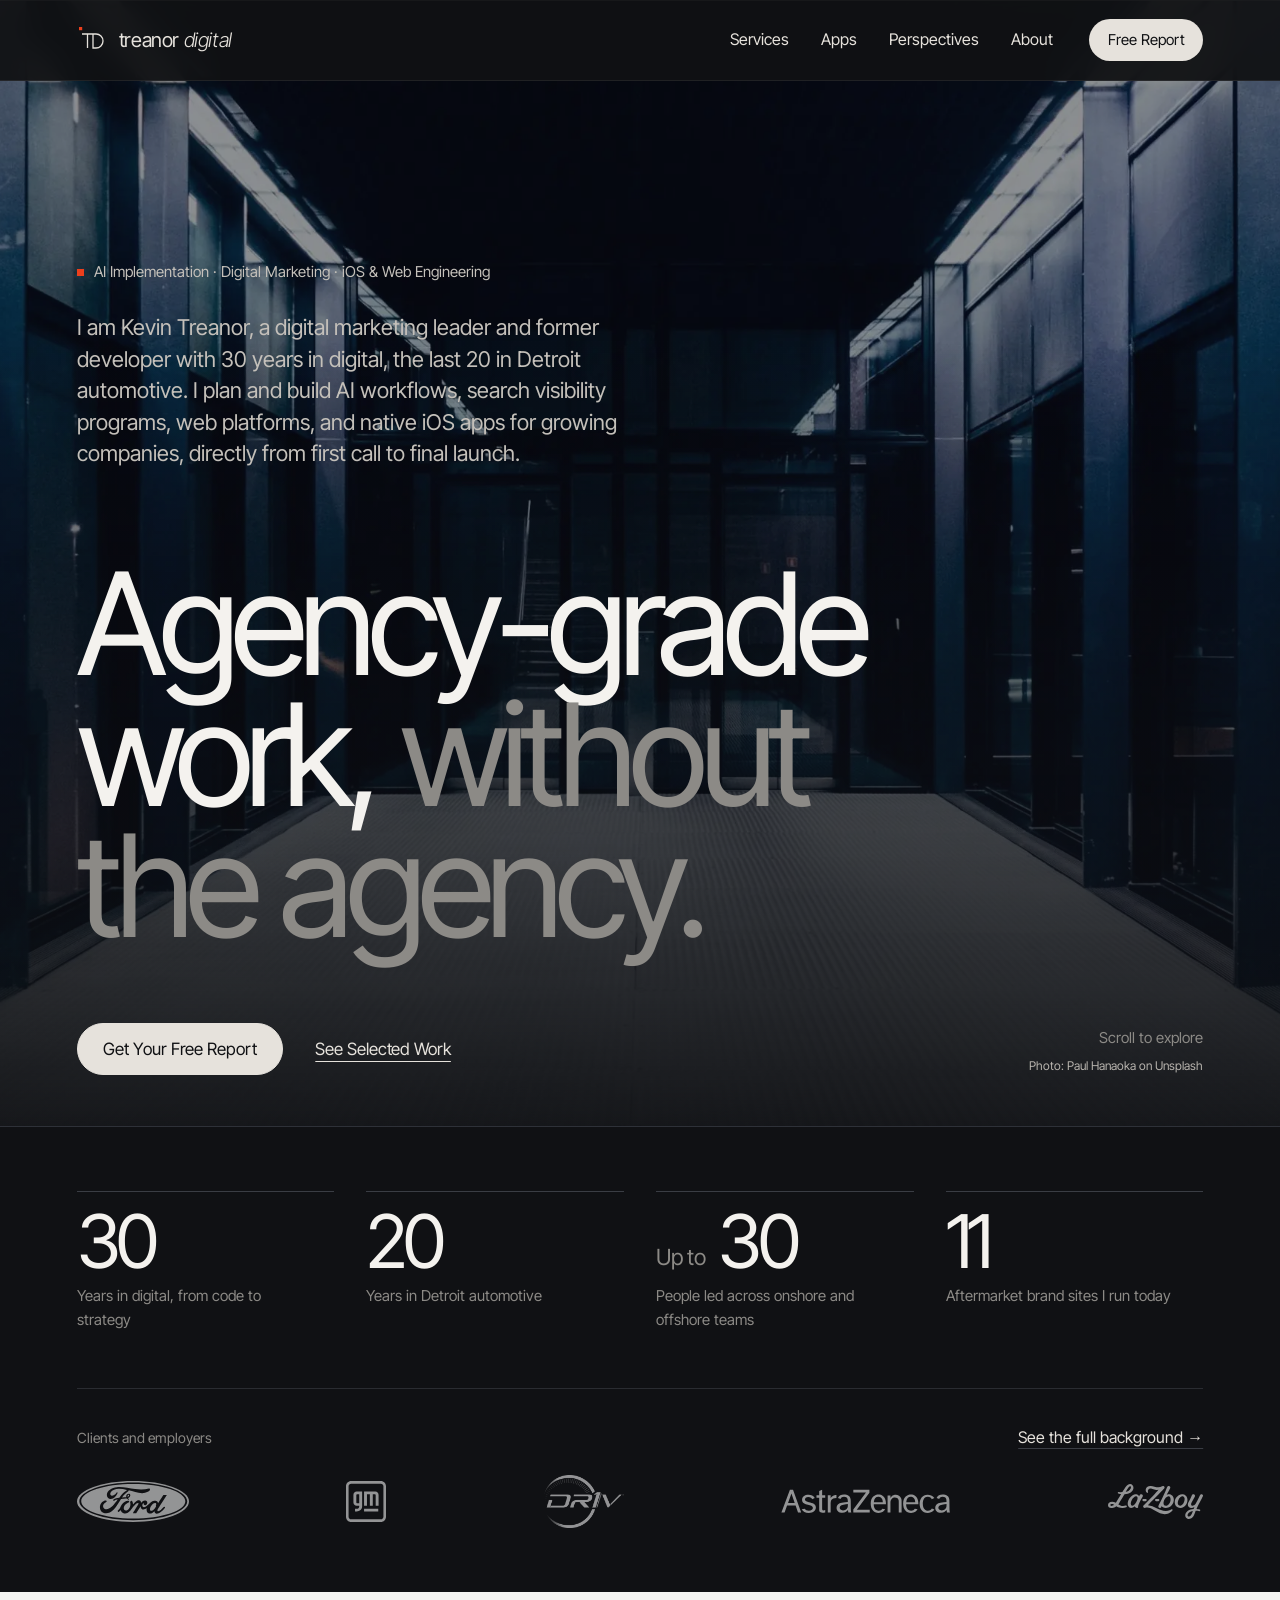
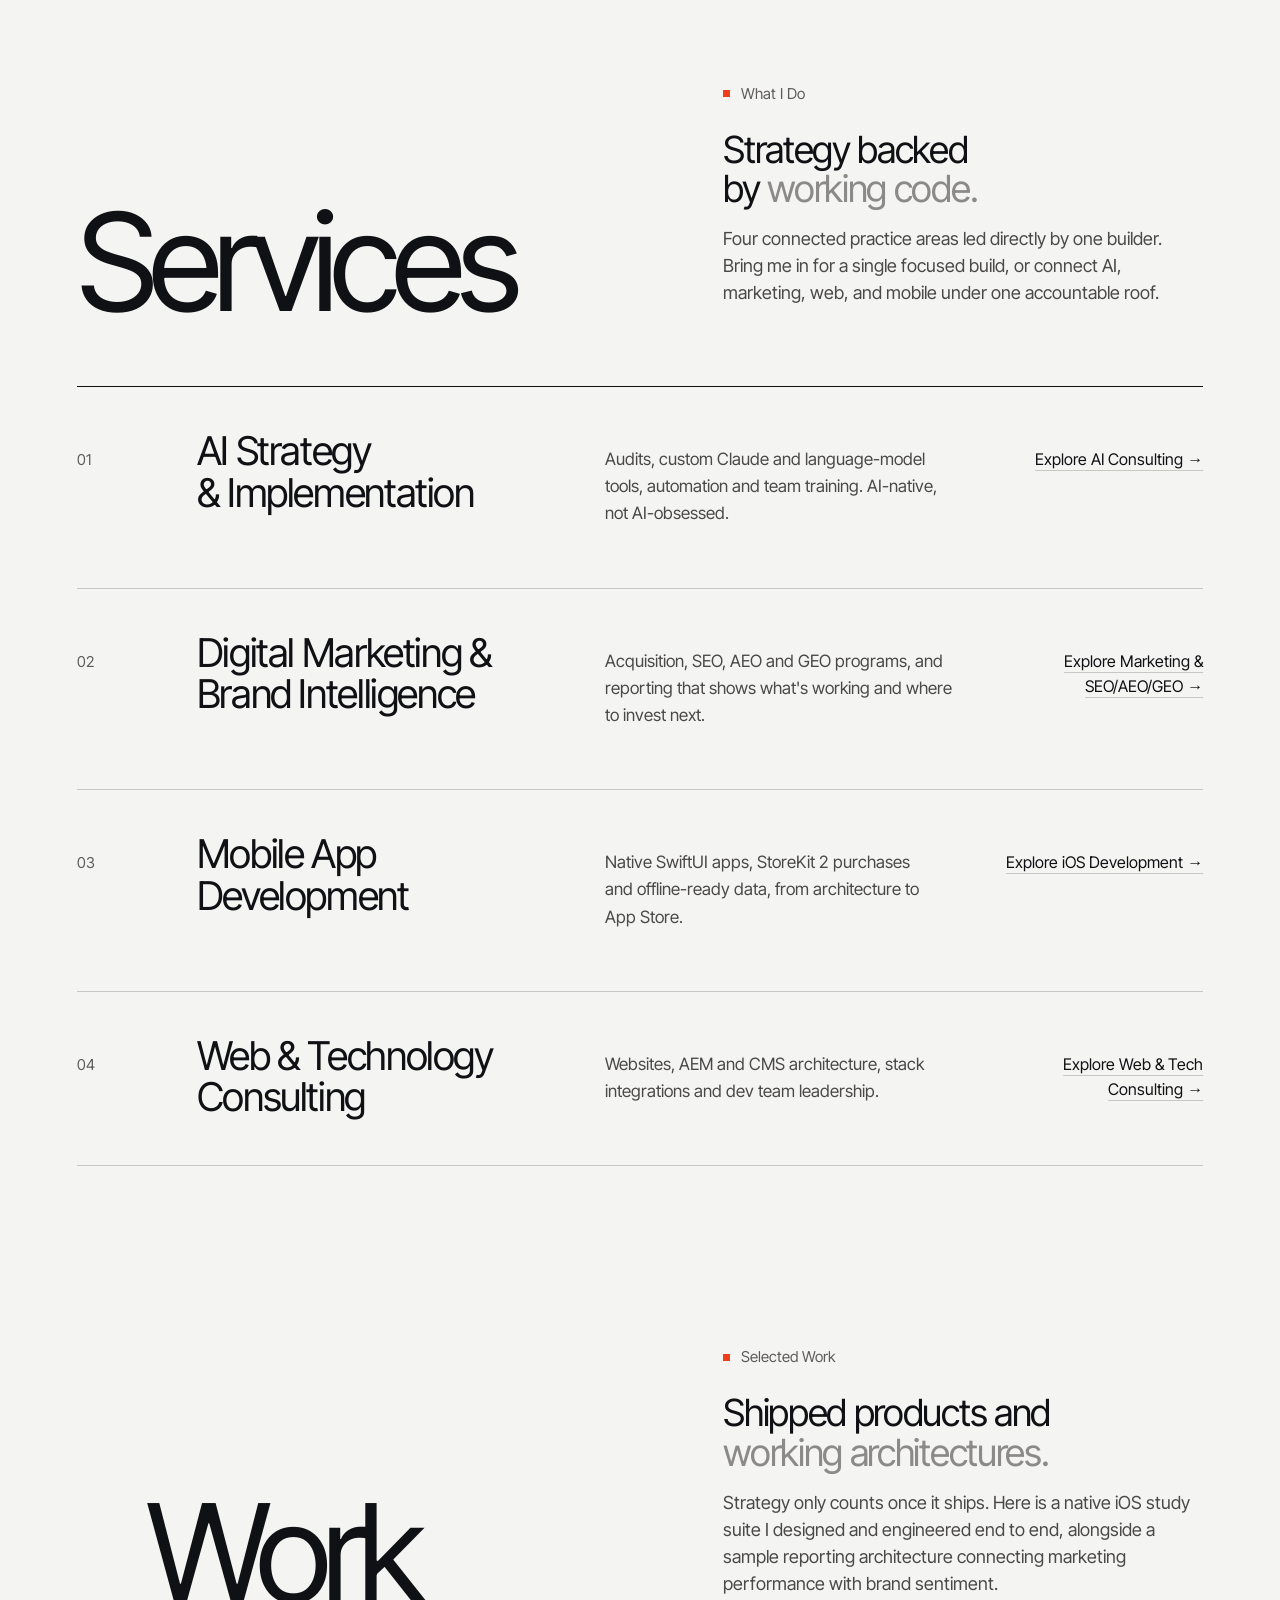
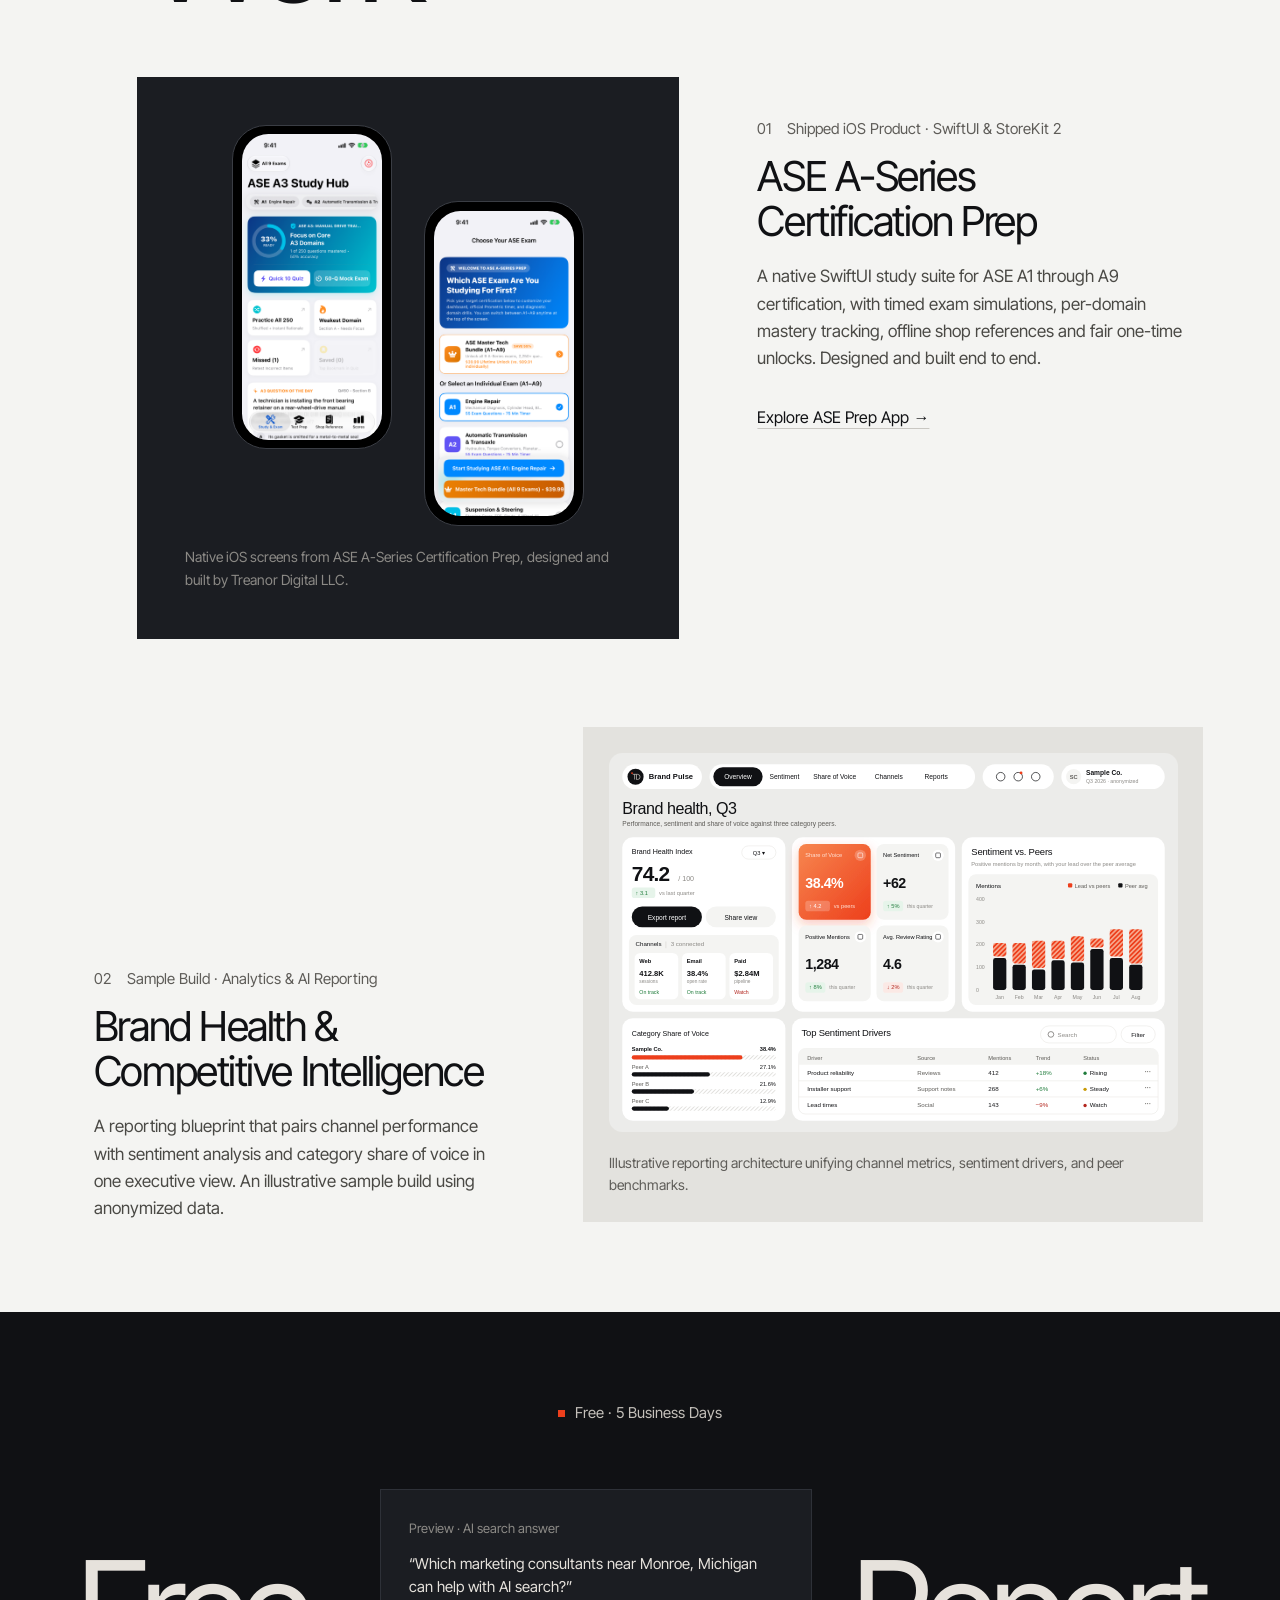
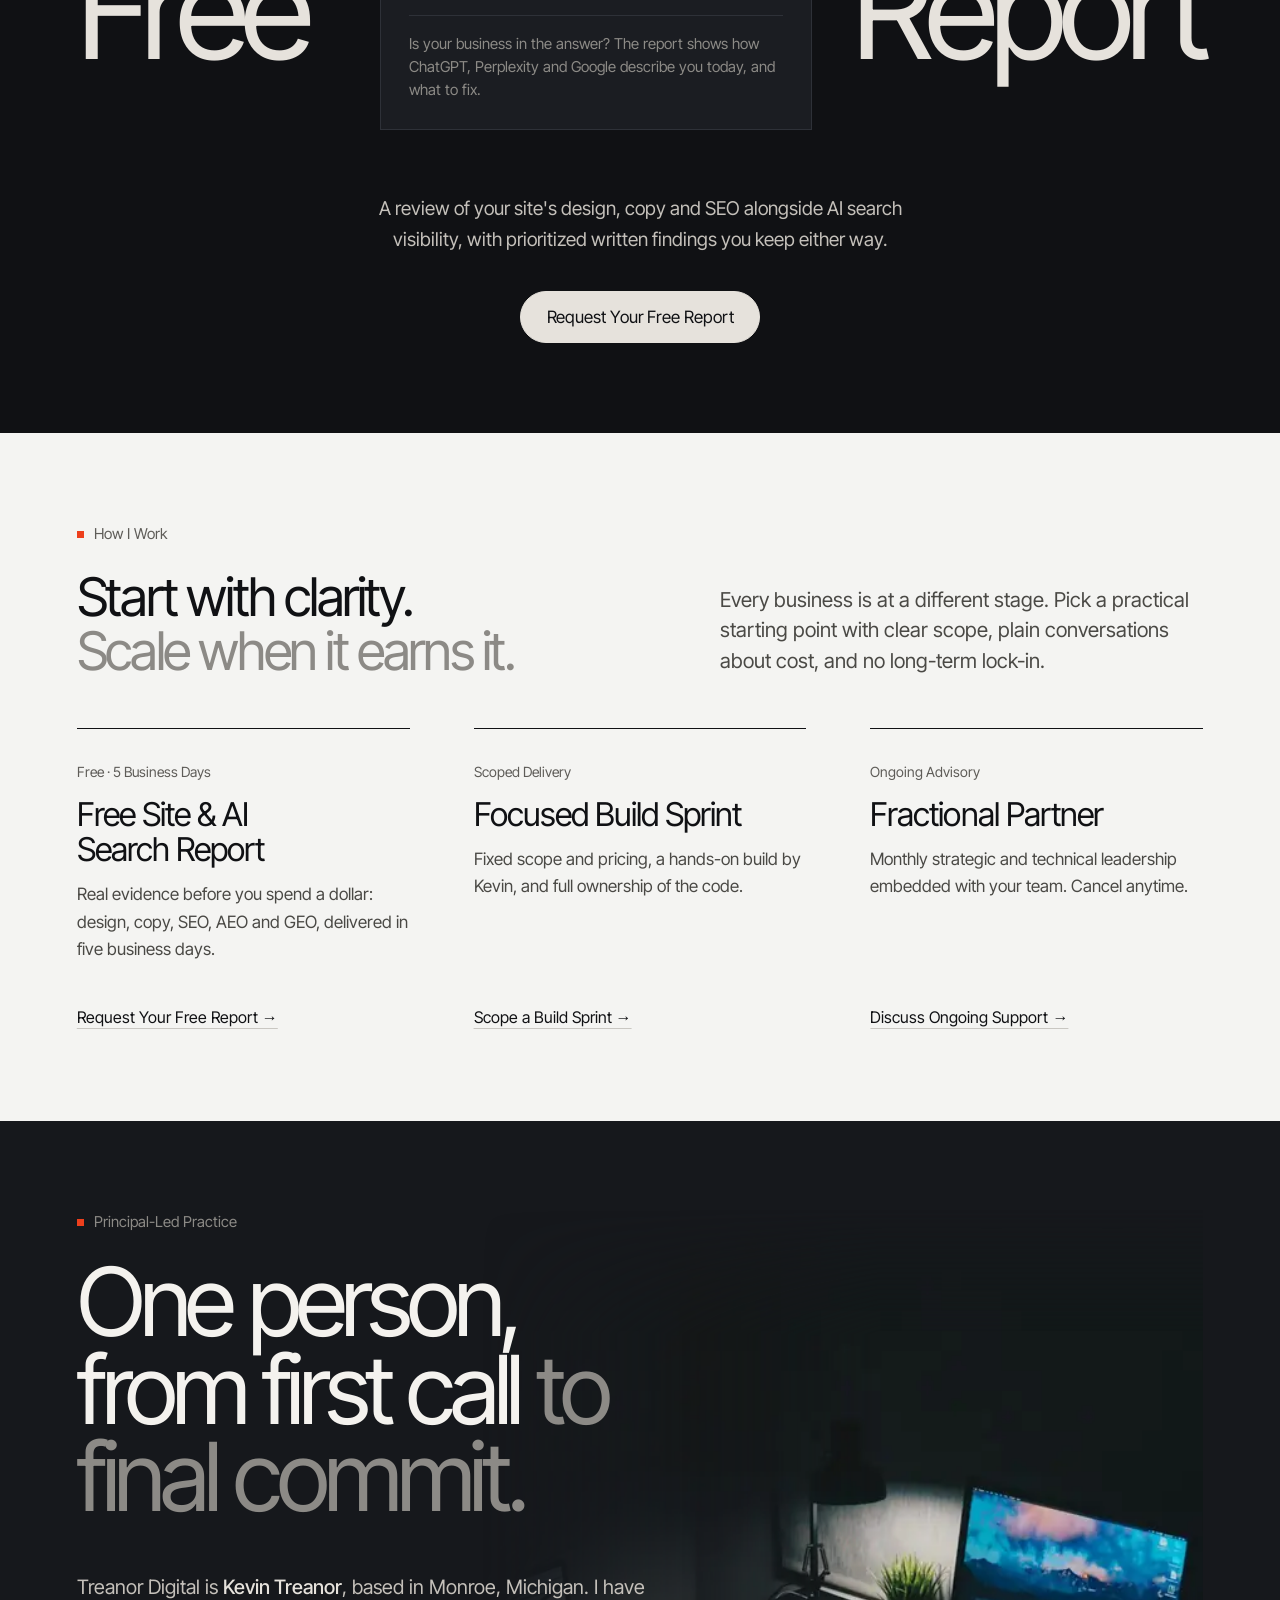
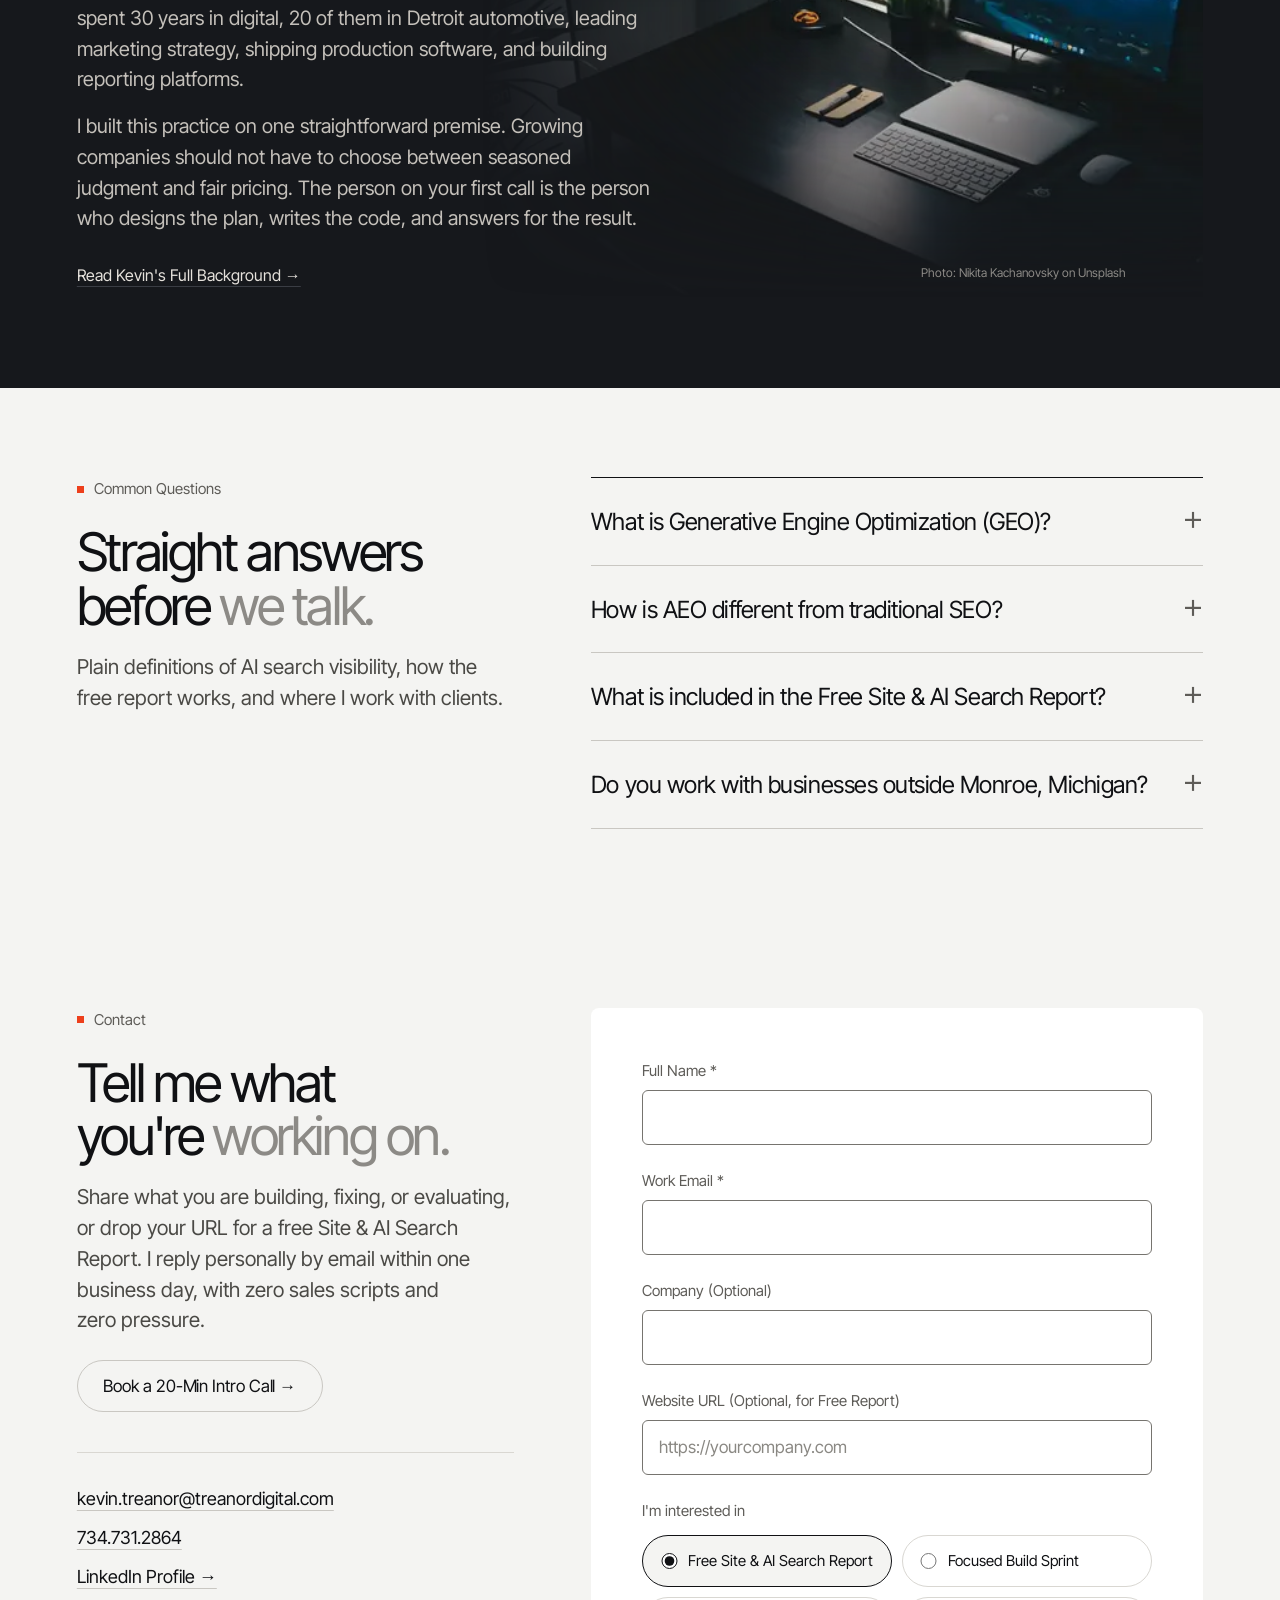
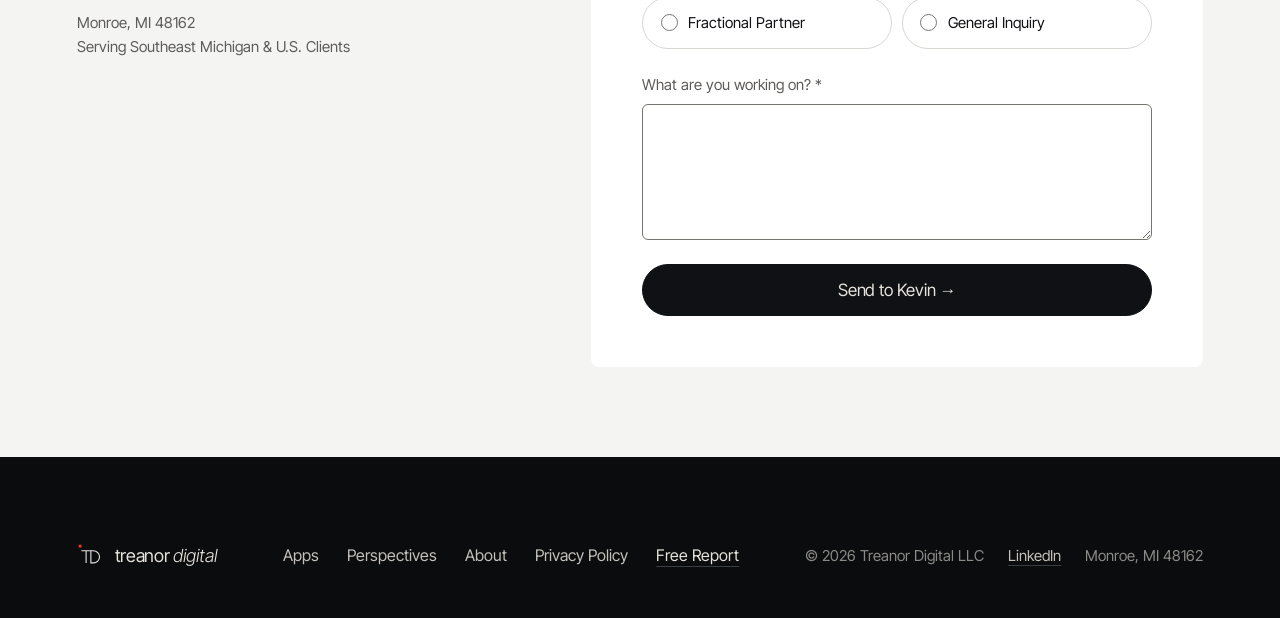
==== commit 4709cecc: "Merge main (www domain URLs) into exo-redesign" ====
--- a/index.html
+++ b/index.html
@@ -26,7 +26,7 @@
   <meta name="twitter:image" content="https://www.treanordigital.com/og-image.png" />
 
   <!-- Self-Hosted Hero Font Preload -->
-  <link rel="preload" href="./assets/fonts/cormorant-garamond-var.woff2" as="font" type="font/woff2" crossorigin />
+  <link rel="preload" href="./assets/fonts/inter-tight-var.woff2" as="font" type="font/woff2" crossorigin />
 
   <link rel="stylesheet" href="./assets/style.css" />
 
@@ -164,7 +164,10 @@
           "Digital marketing",
           "Swift",
           "SwiftUI",
-          "Adobe Experience Manager"
+          "Adobe Experience Manager",
+          "Automotive digital marketing",
+          "Automotive aftermarket",
+          "Onshore and offshore team leadership"
         ],
         "sameAs": [
           "https://www.linkedin.com/in/kevin-m-treanor/"
@@ -227,16 +230,11 @@
   <header class="site-header">
     <div class="container header-inner">
       <a href="#top" class="brand-link" aria-label="Treanor Digital Home" aria-current="page">
-        <svg class="brand-mark" width="28" height="28" viewBox="0 0 64 64" fill="none" aria-hidden="true">
-          <path class="mark-frame mark-frame-tl" pathLength="100" d="M3 52 V3 H52" stroke="#111111" stroke-width="1.4"/>
-          <path class="mark-frame mark-frame-br" pathLength="100" d="M12 61 H61 V12" stroke="#575550" stroke-width="1.4"/>
-          <g class="mark-letter mark-letter-t">
-            <rect x="13" y="16" width="18" height="3" fill="#111111"/>
-            <rect x="20.5" y="19" width="3" height="29" fill="#111111"/>
-          </g>
-          <path class="mark-letter mark-letter-d" d="M34 16 H35 A16 16 0 0 1 35 48 H28 V45 H35 A13 13 0 0 0 35 19 H34 Z" fill="#575550"/>
+        <svg class="td-mark brand-mark" width="30" height="30" viewBox="0 0 30 30" aria-hidden="true">
+          <rect class="td-mark-square" x="2" y="2" width="3.2" height="3.2"/>
+          <path class="td-mark-letters" pathLength="100" d="M5 9h11M10.5 9v14M16 9h3a7 7 0 0 1 0 14h-3z"/>
         </svg>
-        <span class="brand-wordmark">Treanor Digital</span>
+        <span class="brand-wordmark">treanor <span>digital</span></span>
       </a>
 
       <nav class="site-nav" aria-label="Primary">
@@ -269,175 +267,104 @@
 
   <main>
     <!-- 01 · HERO (ATELIER NOIR COVER) -->
-    <section id="top" class="band-noir hero" data-parallax-wrapper>
-      <div class="hero-parallax-stage" aria-hidden="true">
-        <div class="hero-layer-coord parallax-layer" data-parallax-from="-18" data-parallax-to="44">
-          MONROE, MI
-        </div>
-        <div class="hero-layer-frame parallax-layer" data-parallax-from="-32" data-parallax-to="54" aria-hidden="true">
-          <svg class="hero-mark" viewBox="0 0 64 64" fill="none" width="100%" height="100%" aria-hidden="true">
-            <path class="mark-frame mark-frame-tl" pathLength="100" d="M3 52 V3 H52" stroke="#F8F8F6" stroke-width="1.4"/>
-            <path class="mark-frame mark-frame-br" pathLength="100" d="M12 61 H61 V12" stroke="#D4D2CC" stroke-width="1.4"/>
-            <g class="mark-letter mark-letter-t">
-              <rect x="13" y="16" width="18" height="3" fill="#F8F8F6"/>
-              <rect x="20.5" y="19" width="3" height="29" fill="#F8F8F6"/>
-            </g>
-            <path class="mark-letter mark-letter-d" d="M34 16 H35 A16 16 0 0 1 35 48 H28 V45 H35 A13 13 0 0 0 35 19 H34 Z" fill="#D4D2CC"/>
-          </svg>
-        </div>
-      </div>
-
-      <div class="container">
-        <div class="hero-content">
-          <p class="eyebrow">AI Implementation · Digital Marketing · iOS &amp; Web Engineering</p>
-          <h1 id="main-content" tabindex="-1">Agency-grade work,<br /><em>without the agency.</em></h1>
-          <p class="lead hero-lead">
-            I am Kevin Treanor, a digital marketing leader and former developer with 20+ years across agency and enterprise digital teams. I plan and build AI workflows, search visibility programs, web platforms, and native iOS apps for growing companies, directly from first call to final launch.
-          </p>
+    <section id="top" class="band-noir hero hero-exo" data-parallax-wrapper>
+      <picture class="hero-media parallax-layer" data-parallax-from="0" data-parallax-to="64">
+        <source type="image/webp" srcset="./assets/images/hero-corridor-1200.webp 1200w, ./assets/images/hero-corridor-2400.webp 2400w" sizes="100vw" />
+        <img src="./assets/images/hero-corridor-1200.jpg" alt="" width="1200" height="800" fetchpriority="high" decoding="async" />
+      </picture>
+      <div class="hero-scrim" aria-hidden="true"></div>
+
+      <div class="container hero-content">
+        <p class="eyebrow">AI Implementation · Digital Marketing · iOS &amp; Web Engineering</p>
+        <p class="lead hero-lead">
+          I am Kevin Treanor, a digital marketing leader and former developer with 30 years in digital, the last 20 in Detroit automotive. I plan and build AI workflows, search visibility programs, web platforms, and native iOS apps for growing companies, directly from first call to final launch.
+        </p>
+        <h1 id="main-content" tabindex="-1">Agency-grade work, <em>without the agency.</em></h1>
+        <div class="hero-foot">
           <div class="hero-actions">
             <a href="#contact" class="btn btn-primary" data-select-service="svc-analysis">Get Your Free Report</a>
-            <a href="#work" class="btn btn-secondary">See Selected Work</a>
+            <a href="#work" class="btn btn-text">See Selected Work</a>
+          </div>
+          <div class="hero-aside">
+            <span class="scroll-cue" aria-hidden="true">Scroll to explore</span>
+            <span class="photo-credit">Photo: Paul Hanaoka on Unsplash</span>
           </div>
         </div>
       </div>
     </section>
 
     <!-- CREDENTIALS STRIP -->
-    <section class="credentials-strip" aria-label="Principal credentials">
+    <section class="credentials-strip proof-strip" aria-label="Experience at a glance">
       <div class="container">
-        <ul class="credentials-grid" role="list">
-          <li>
-            <span class="cred-label">Experience</span>
-            <span class="cred-value">20+ Years · Agency &amp; Enterprise</span>
-          </li>
-          <li>
-            <span class="cred-label">Engineering</span>
-            <span class="cred-value">AI, Web &amp; Native iOS (SwiftUI)</span>
-          </li>
-          <li>
-            <span class="cred-label">Shipped Product</span>
-            <span class="cred-value"><a href="./apps/ase-prep/">ASE A-Series Prep on iOS</a></span>
-          </li>
-          <li>
-            <span class="cred-label">Location</span>
-            <span class="cred-value">Monroe, MI 48162 · U.S. Clients</span>
-          </li>
+        <ul class="proof-stats" role="list">
+          <li><span class="proof-num">30</span><span class="proof-label">Years in digital, from code to strategy</span></li>
+          <li><span class="proof-num">20</span><span class="proof-label">Years in Detroit automotive</span></li>
+          <li><span class="proof-num"><small>Up to</small> 30</span><span class="proof-label">People led across onshore and offshore teams</span></li>
+          <li><span class="proof-num">11</span><span class="proof-label">Aftermarket brand sites I run today</span></li>
         </ul>
+        <div class="proof-names">
+          <p class="proof-names-label">Clients and employers</p>
+          <ul class="proof-name-row proof-logo-row" role="list">
+            <li class="logo-ford"><img src="./assets/images/logos/ford-mono.svg" alt="Ford" width="264" height="95" loading="lazy" decoding="async" /></li>
+            <li class="logo-gm"><img src="./assets/images/logos/gm-mono.svg" alt="General Motors" width="131" height="131" loading="lazy" decoding="async" /></li>
+            <li class="logo-driv"><img src="./assets/images/logos/driv-mono.png" alt="DRiV" width="296" height="194" loading="lazy" decoding="async" /></li>
+            <li class="logo-astrazeneca"><img src="./assets/images/logos/astrazeneca-mono.svg" alt="AstraZeneca" width="300" height="43" loading="lazy" decoding="async" /></li>
+            <li class="logo-lazboy"><img src="./assets/images/logos/lazboy-mono.svg" alt="La-Z-Boy" width="121" height="44" loading="lazy" decoding="async" /></li>
+          </ul>
+          <a href="./about/#experience" class="link-cta proof-link">See the full background &rarr;</a>
+        </div>
       </div>
     </section>
 
     <!-- 02 · SERVICES -->
     <section id="services" class="band-chalk section">
       <div class="container">
-        <div class="section-header reveal-item">
-          <div>
+        <div class="display-header reveal-item">
+          <p class="display-word" aria-hidden="true">Services</p>
+          <div class="display-aside">
             <p class="eyebrow">What I Do</p>
             <h2>Strategy backed by <em>working code.</em></h2>
-          </div>
-          <p class="lead">
-            Four connected practice areas led directly by one builder. Bring me in for a single focused build, or connect AI, marketing, web, and mobile under one accountable roof.
-          </p>
-        </div>
-
-        <div class="cards-2">
-          <article class="service-card reveal-item">
-            <svg class="service-icon" width="40" height="40" viewBox="0 0 40 40" fill="none" aria-hidden="true">
-              <rect x="13" y="13" width="14" height="14" stroke="#111111" stroke-width="1.35"/>
-              <path d="M20 16.5 L23.5 20 L20 23.5 L16.5 20 Z" fill="#575550"/>
-              <line x1="20" y1="13" x2="20" y2="7" stroke="#575550" stroke-width="1.35"/>
-              <rect x="18" y="3" width="4" height="4" stroke="#575550" stroke-width="1.25"/>
-              <line x1="20" y1="27" x2="20" y2="33" stroke="#575550" stroke-width="1.35"/>
-              <rect x="18" y="33" width="4" height="4" stroke="#575550" stroke-width="1.25"/>
-              <line x1="13" y1="20" x2="7" y2="20" stroke="#575550" stroke-width="1.35"/>
-              <rect x="3" y="18" width="4" height="4" stroke="#575550" stroke-width="1.25"/>
-              <line x1="27" y1="20" x2="33" y2="20" stroke="#575550" stroke-width="1.35"/>
-              <rect x="33" y="18" width="4" height="4" stroke="#575550" stroke-width="1.25"/>
-              <line x1="9" y1="9" x2="13" y2="13" stroke="#575550" stroke-width="1.2"/>
-              <line x1="31" y1="31" x2="27" y2="27" stroke="#575550" stroke-width="1.2"/>
-            </svg>
-            <h3>AI Strategy &amp; Implementation</h3>
-            <p class="service-desc">
-              Too many AI initiatives stall in slide decks or turn into unused subscriptions. I map where AI creates real operational speed or insight, build the workflows directly into your tools, and train your staff to run them.
+            <p class="lead">
+              Four connected practice areas led directly by one builder. Bring me in for a single focused build, or connect AI, marketing, web, and mobile under one accountable roof.
             </p>
-            <ul class="service-list" role="list">
-              <li>AI opportunity &amp; workflow audits</li>
-              <li>Custom Claude &amp; language-model internal tools</li>
-              <li>Sentiment &amp; competitive intelligence pipelines</li>
-              <li>Process automation &amp; team training</li>
-              <li>Practical usage guidelines &amp; guardrails</li>
-            </ul>
-            <p class="service-motto">AI-native, not AI-obsessed.</p>
-            <a href="./services/ai-consulting/" class="link-cta engagement-cta">Explore AI Consulting &rarr;</a>
+          </div>
+        </div>
+
+        <div class="service-rows">
+          <article class="service-row reveal-item">
+            <span class="row-num" aria-hidden="true">01</span>
+            <h3><a href="./services/ai-consulting/">AI Strategy &amp; Implementation</a></h3>
+            <div class="row-body">
+              <p class="service-desc">Audits, custom Claude and language-model tools, automation and team training. AI-native, not AI-obsessed.</p>
+            </div>
+            <a href="./services/ai-consulting/" class="link-cta row-link">Explore AI Consulting &rarr;</a>
           </article>
 
-          <article class="service-card reveal-item">
-            <svg class="service-icon" width="40" height="40" viewBox="0 0 40 40" fill="none" aria-hidden="true">
-              <path d="M5 7 V35 H35" stroke="#575550" stroke-width="1.35"/>
-              <rect x="10" y="25" width="4.5" height="10" stroke="#575550" stroke-width="1.25"/>
-              <rect x="18.5" y="20" width="4.5" height="15" stroke="#575550" stroke-width="1.25"/>
-              <rect x="27" y="14" width="4.5" height="21" stroke="#111111" stroke-width="1.35"/>
-              <polyline points="10,20 19,14 25,16 33,8" stroke="#111111" stroke-width="1.35"/>
-              <polyline points="28.5,8 33,8 33,12.5" stroke="#111111" stroke-width="1.35"/>
-            </svg>
-            <h3>Digital Marketing &amp; Brand Intelligence</h3>
-            <p class="service-desc">
-              Growing companies rarely get direct access to a strategist who connects brand perception to revenue. I build acquisition programs and clear reporting systems that show what is working, how buyers respond, and where to invest next.
-            </p>
-            <ul class="service-list" role="list">
-              <li>Web strategy, UX &amp; conversion optimization</li>
-              <li>SEO, AEO &amp; GEO (AI search visibility) programs</li>
-              <li>Paid search, social acquisition &amp; email lifecycle</li>
-              <li>Marketing analytics &amp; brand health dashboards</li>
-              <li>Competitive tracking &amp; market research</li>
-            </ul>
-            <a href="./services/digital-marketing/" class="link-cta engagement-cta">Explore Marketing &amp; SEO/AEO/GEO &rarr;</a>
+          <article class="service-row reveal-item">
+            <span class="row-num" aria-hidden="true">02</span>
+            <h3><a href="./services/digital-marketing/">Digital Marketing &amp; Brand Intelligence</a></h3>
+            <div class="row-body">
+              <p class="service-desc">Acquisition, SEO, AEO and GEO programs, and reporting that shows what's working and where to invest next.</p>
+            </div>
+            <a href="./services/digital-marketing/" class="link-cta row-link">Explore Marketing &amp; SEO/AEO/GEO &rarr;</a>
           </article>
 
-          <article class="service-card reveal-item">
-            <svg class="service-icon" width="40" height="40" viewBox="0 0 40 40" fill="none" aria-hidden="true">
-              <rect x="10" y="4" width="20" height="32" rx="2.5" stroke="#111111" stroke-width="1.35"/>
-              <line x1="17" y1="7.5" x2="23" y2="7.5" stroke="#575550" stroke-width="1.35"/>
-              <rect x="13.5" y="11.5" width="13" height="7" stroke="#575550" stroke-width="1.25"/>
-              <rect x="13.5" y="21" width="5.5" height="6.5" stroke="#575550" stroke-width="1.25"/>
-              <rect x="21" y="21" width="5.5" height="6.5" stroke="#111111" stroke-width="1.25"/>
-              <line x1="16.5" y1="32.5" x2="23.5" y2="32.5" stroke="#111111" stroke-width="1.35"/>
-            </svg>
-            <h3>Mobile App Development</h3>
-            <p class="service-desc">
-              From product architecture to App Store submission, I design and engineer native iOS applications built for daily use. Clean SwiftUI interfaces, reliable offline storage, and straightforward one-time or subscription purchases.
-            </p>
-            <ul class="service-list" role="list">
-              <li>Native iOS engineering (Swift &amp; SwiftUI)</li>
-              <li>Product architecture &amp; Apple interface design</li>
-              <li>StoreKit 2 in-app purchase integration</li>
-              <li>Offline-capable mobile data architecture</li>
-              <li>App Store submission &amp; ongoing iteration</li>
-            </ul>
-            <a href="./services/ios-app-development/" class="link-cta engagement-cta">Explore iOS Development &rarr;</a>
+          <article class="service-row reveal-item">
+            <span class="row-num" aria-hidden="true">03</span>
+            <h3><a href="./services/ios-app-development/">Mobile App Development</a></h3>
+            <div class="row-body">
+              <p class="service-desc">Native SwiftUI apps, StoreKit 2 purchases and offline-ready data, from architecture to App Store.</p>
+            </div>
+            <a href="./services/ios-app-development/" class="link-cta row-link">Explore iOS Development &rarr;</a>
           </article>
 
-          <article class="service-card reveal-item">
-            <svg class="service-icon" width="40" height="40" viewBox="0 0 40 40" fill="none" aria-hidden="true">
-              <rect x="4" y="7" width="32" height="26" stroke="#575550" stroke-width="1.35"/>
-              <line x1="4" y1="13" x2="36" y2="13" stroke="#575550" stroke-width="1.25"/>
-              <rect x="7" y="9.25" width="1.75" height="1.75" fill="#111111"/>
-              <rect x="10.75" y="9.25" width="1.75" height="1.75" fill="#575550"/>
-              <polyline points="15,19 11,23 15,27" stroke="#111111" stroke-width="1.4"/>
-              <line x1="21.5" y1="18" x2="18.5" y2="28" stroke="#575550" stroke-width="1.35"/>
-              <polyline points="25,19 29,23 25,27" stroke="#111111" stroke-width="1.4"/>
-            </svg>
-            <h3>Web &amp; Technology Consulting</h3>
-            <p class="service-desc">
-              Strategy falls apart when the advisor cannot build. With a background in hands-on development, I architect modern web platforms and clean tool integrations, coding where it counts and directing specialists when scale requires it.
-            </p>
-            <ul class="service-list" role="list">
-              <li>Custom websites &amp; web applications</li>
-              <li>Adobe Experience Manager (AEM) &amp; CMS architecture</li>
-              <li>Marketing stack audits &amp; system integrations</li>
-              <li>Learning management (LMS) setup &amp; rollout</li>
-              <li>Technical advisory &amp; dev team leadership</li>
-            </ul>
-            <a href="./services/web-technology-consulting/" class="link-cta engagement-cta">Explore Web &amp; Tech Consulting &rarr;</a>
+          <article class="service-row reveal-item">
+            <span class="row-num" aria-hidden="true">04</span>
+            <h3><a href="./services/web-technology-consulting/">Web &amp; Technology Consulting</a></h3>
+            <div class="row-body">
+              <p class="service-desc">Websites, AEM and CMS architecture, stack integrations and dev team leadership.</p>
+            </div>
+            <a href="./services/web-technology-consulting/" class="link-cta row-link">Explore Web &amp; Tech Consulting &rarr;</a>
           </article>
         </div>
       </div>
@@ -446,14 +373,15 @@
     <!-- 03 · SELECTED WORK (SHIPPED PRODUCT + ARCHITECTURE SAMPLE) -->
     <section id="work" class="band-chalk section">
       <div class="container">
-        <div class="section-header reveal-item">
-          <div>
+        <div class="display-header display-header-indent reveal-item">
+          <p class="display-word" aria-hidden="true">Work</p>
+          <div class="display-aside">
             <p class="eyebrow">Selected Work</p>
             <h2>Shipped products and <em>working architectures.</em></h2>
-          </div>
-          <p class="lead">
-            Strategy only counts once it ships. Here is a native iOS study suite I designed and engineered end to end, alongside a sample reporting architecture connecting marketing performance with brand sentiment.
-          </p>
+            <p class="lead">
+              Strategy only counts once it ships. Here is a native iOS study suite I designed and engineered end to end, alongside a sample reporting architecture connecting marketing performance with brand sentiment.
+            </p>
+          </div>
         </div>
 
         <div class="work-list">
@@ -466,31 +394,7 @@
               </div>
               <h3>ASE A-Series Certification Prep</h3>
 
-              <div class="work-beats">
-                <div class="work-beat">
-                  <span class="work-beat-label">The Challenge</span>
-                  <p>Working automotive technicians studying for ASE A1 through A9 certification exams were stuck with outdated web portals, ad-heavy study apps, or recurring monthly subscriptions that fail offline in the shop.</p>
-                </div>
-                <div class="work-beat">
-                  <span class="work-beat-label">What I Built</span>
-                  <p>A native SwiftUI iOS study suite covering all nine A-Series exam blueprints with timed Prometric-style simulations, per-domain mastery tracking, offline shop references, and fair one-time StoreKit 2 unlocks.</p>
-                </div>
-                <div class="work-beat">
-                  <span class="work-beat-label">Why It Matters</span>
-                  <p>Demonstrates end-to-end native product execution: interface craft, local-first data design, clean monetization, and privacy-by-default engineering built by one person.</p>
-                </div>
-              </div>
-
-              <dl class="work-specs">
-                <div>
-                  <dt>Stack</dt>
-                  <dd>Swift · SwiftUI · StoreKit 2 · Offline Local Storage</dd>
-                </div>
-                <div>
-                  <dt>Scope</dt>
-                  <dd>Product architecture, UI design, engineering &amp; support</dd>
-                </div>
-              </dl>
+              <p class="work-summary">A native SwiftUI study suite for ASE A1 through A9 certification, with timed exam simulations, per-domain mastery tracking, offline shop references and fair one-time unlocks. Designed and built end to end.</p>
 
               <a href="./apps/ase-prep/" class="link-cta work-cta">
                 Explore ASE Prep App &rarr;
@@ -535,39 +439,15 @@
               </div>
               <h3>Brand Health &amp; Competitive Intelligence</h3>
 
-              <div class="work-beats">
-                <div class="work-beat">
-                  <span class="work-beat-label">The Challenge</span>
-                  <p>Leadership teams drown in disconnected channel reports (web traffic, email opens, sales) while staying blind to how buyers actually feel about the brand compared to category peers.</p>
-                </div>
-                <div class="work-beat">
-                  <span class="work-beat-label">The Architecture</span>
-                  <p>A unified reporting blueprint pairing core digital performance metrics with automated sentiment analysis and category share-of-voice tracking in a single executive view.</p>
-                </div>
-                <div class="work-beat">
-                  <span class="work-beat-label">Why It Matters</span>
-                  <p>Replaces fragmented spreadsheets with one clear view for budget allocation, messaging adjustments, and product priorities.</p>
-                </div>
-              </div>
-
-              <dl class="work-specs">
-                <div>
-                  <dt>Intelligence</dt>
-                  <dd>Channel Metrics + Sentiment Analysis + Peer Benchmarks</dd>
-                </div>
-                <div>
-                  <dt>Build Note</dt>
-                  <dd>Illustrative sample architecture using anonymized data</dd>
-                </div>
-              </dl>
+              <p class="work-summary">A reporting blueprint that pairs channel performance with sentiment analysis and category share of voice in one executive view. An illustrative sample build using anonymized data.</p>
             </div>
 
             <figure class="work-stage work-stage-dashboard">
               <img
                 src="./assets/images/brand-health-dashboard.svg"
                 alt="Sample brand health reporting dashboard pairing channel metrics, customer sentiment trends, and competitive share of voice"
-                width="960"
-                height="600"
+                width="1200"
+                height="800"
                 loading="lazy"
                 decoding="async"
               />
@@ -580,6 +460,26 @@
       </div>
     </section>
 
+
+    <!-- FREE REPORT · SIGNATURE MOMENT -->
+    <section id="report" class="band-noir section report-band" aria-labelledby="report-heading">
+      <div class="container">
+        <p class="eyebrow">Free · 5 Business Days</p>
+        <h2 id="report-heading" class="visually-hidden">Free Site &amp; AI Search Report</h2>
+        <div class="report-stage reveal-item">
+          <span class="report-word" aria-hidden="true">Free</span>
+          <div class="report-card">
+            <div class="report-card-label">Preview · AI search answer</div>
+            <p class="report-card-q">&ldquo;Which marketing consultants near Monroe, Michigan can help with AI search?&rdquo;</p>
+            <p class="report-card-a">Is your business in the answer? The report shows how ChatGPT, Perplexity and Google describe you today, and what to fix.</p>
+          </div>
+          <span class="report-word" aria-hidden="true">Report</span>
+        </div>
+        <p class="report-lead">A review of your site's design, copy and SEO alongside AI search visibility, with prioritized written findings you keep either way.</p>
+        <a href="./seo-aeo-geo-audit/" class="btn btn-primary">Request Your Free Report</a>
+      </div>
+    </section>
+
     <!-- 04 · HOW I WORK (ENGAGEMENT MODELS) -->
     <section id="how-we-work" class="band-chalk section">
       <div class="container">
@@ -596,27 +496,10 @@
         <div class="cards-3">
           <article class="service-card reveal-item">
             <div class="engagement-top">
-              <svg class="service-icon" width="40" height="40" viewBox="0 0 40 40" fill="none" aria-hidden="true">
-                <path d="M6 4 H24 L30 10 V19" stroke="#575550" stroke-width="1.35"/>
-                <path d="M6 4 V35 H19" stroke="#575550" stroke-width="1.35"/>
-                <polyline points="24,4 24,10 30,10" stroke="#575550" stroke-width="1.25"/>
-                <line x1="11" y1="14" x2="22" y2="14" stroke="#575550" stroke-width="1.25"/>
-                <line x1="11" y1="19" x2="18.5" y2="19" stroke="#575550" stroke-width="1.25"/>
-                <line x1="11" y1="24" x2="16" y2="24" stroke="#575550" stroke-width="1.25"/>
-                <circle cx="26.5" cy="26.5" r="6.5" stroke="#111111" stroke-width="1.4"/>
-                <line x1="31.2" y1="31.2" x2="36" y2="36" stroke="#111111" stroke-width="1.5"/>
-              </svg>
               <span class="engagement-tag">Free · 5 Business Days</span>
             </div>
             <h3>Free Site &amp; AI Search Report</h3>
-            <p class="service-desc">
-              Start with real evidence before spending a dollar. I review your website's design, copy, and SEO alongside AEO and GEO, showing how search engines and AI assistants like ChatGPT and Perplexity describe your business today.
-            </p>
-            <ul class="service-list" role="list">
-              <li>Website review (design, copy, structure &amp; SEO)</li>
-              <li>AI search visibility (AEO &amp; GEO) baseline</li>
-              <li>Prioritized written findings you keep regardless</li>
-            </ul>
+            <p class="service-desc">Real evidence before you spend a dollar: design, copy, SEO, AEO and GEO, delivered in five business days.</p>
             <a href="./seo-aeo-geo-audit/" class="link-cta engagement-cta">
               Request Your Free Report &rarr;
             </a>
@@ -624,24 +507,10 @@
 
           <article class="service-card reveal-item">
             <div class="engagement-top">
-              <svg class="service-icon" width="40" height="40" viewBox="0 0 40 40" fill="none" aria-hidden="true">
-                <rect x="5" y="22" width="13" height="13" stroke="#575550" stroke-width="1.35"/>
-                <rect x="21" y="22" width="13" height="13" stroke="#575550" stroke-width="1.35"/>
-                <rect x="5" y="6" width="13" height="13" stroke="#575550" stroke-width="1.35"/>
-                <rect x="23" y="4" width="13" height="13" stroke="#111111" stroke-width="1.4"/>
-                <rect x="27.5" y="8.5" width="4" height="4" fill="#111111"/>
-              </svg>
               <span class="engagement-tag">Scoped Delivery</span>
             </div>
             <h3>Focused Build Sprint</h3>
-            <p class="service-desc">
-              Turn top priorities into working software, AI workflows, native iOS apps, reporting dashboards, or a modern web rebuild. Clear milestones, fixed deliverables, and full code ownership.
-            </p>
-            <ul class="service-list" role="list">
-              <li>Defined scope &amp; fixed project pricing</li>
-              <li>Hands-on architecture and build by Kevin</li>
-              <li>Full ownership &amp; team handoff training</li>
-            </ul>
+            <p class="service-desc">Fixed scope and pricing, a hands-on build by Kevin, and full ownership of the code.</p>
             <a href="#contact" class="link-cta engagement-cta" data-select-service="svc-sprint">
               Scope a Build Sprint &rarr;
             </a>
@@ -649,22 +518,10 @@
 
           <article class="service-card reveal-item">
             <div class="engagement-top">
-              <svg class="service-icon" width="40" height="40" viewBox="0 0 40 40" fill="none" aria-hidden="true">
-                <circle cx="15.5" cy="20" r="10.5" stroke="#575550" stroke-width="1.35"/>
-                <circle cx="24.5" cy="20" r="10.5" stroke="#111111" stroke-width="1.35"/>
-                <path d="M20 16.5 L23 20 L20 23.5 L17 20 Z" fill="#111111"/>
-              </svg>
               <span class="engagement-tag">Ongoing Advisory</span>
             </div>
             <h3>Fractional Partner</h3>
-            <p class="service-desc">
-              Ongoing access to an experienced digital and technical leader embedded alongside your team. Built for founders and operators who want steady direction without a full-time hire.
-            </p>
-            <ul class="service-list" role="list">
-              <li>Monthly strategic &amp; technical leadership</li>
-              <li>Vendor, agency &amp; dev team oversight</li>
-              <li>Flexible monthly cadence, cancel anytime</li>
-            </ul>
+            <p class="service-desc">Monthly strategic and technical leadership embedded with your team. Cancel anytime.</p>
             <a href="#contact" class="link-cta engagement-cta" data-select-service="svc-advisory">
               Discuss Ongoing Support &rarr;
             </a>
@@ -674,53 +531,32 @@
     </section>
 
     <!-- 05 · ABOUT / PRINCIPAL (ATELIER NOIR SHOWCASE BAND) -->
-    <section id="about" class="band-noir section noir-showcase" data-parallax-wrapper>
-      <div class="noir-parallax-mark parallax-layer" data-parallax-from="-56" data-parallax-to="68" aria-hidden="true">
-        <svg viewBox="0 0 64 64" fill="none" width="100%" height="100%" aria-hidden="true">
-          <path d="M3 52 V3 H52" stroke="#F8F8F6" stroke-width="1.4"/>
-          <path d="M12 61 H61 V12" stroke="#D4D2CC" stroke-width="1.4"/>
-          <rect x="13" y="16" width="18" height="3" fill="#F8F8F6"/>
-          <rect x="20.5" y="19" width="3" height="29" fill="#F8F8F6"/>
-          <path d="M34 16 H35 A16 16 0 0 1 35 48 H28 V45 H35 A13 13 0 0 0 35 19 H34 Z" fill="#D4D2CC"/>
-        </svg>
-      </div>
-      <div class="noir-parallax-accent parallax-layer" data-parallax-from="-30" data-parallax-to="54" aria-hidden="true"></div>
-
-      <div class="container noir-showcase-inner">
-        <div class="section-header reveal-item">
-          <div>
+    <section id="about" class="band-noir section noir-showcase">
+      <div class="container">
+        <div class="about-layout">
+          <div class="reveal-item">
             <p class="eyebrow">Principal-Led Practice</p>
-            <h2>One person, from first call<br /><em>to final commit.</em></h2>
-          </div>
-          <div class="about-copy">
-            <p>
-              Treanor Digital is <strong class="about-principal">Kevin Treanor</strong>, based in Monroe, Michigan. I have spent 20+ years across agency and enterprise digital teams leading marketing strategy, shipping production software, and building reporting platforms.
-            </p>
-            <p>
-              I built this practice on one straightforward premise. Growing companies should not have to choose between seasoned judgment and fair pricing. The person on your first call is the person who designs the plan, writes the code, and answers for the result.
-            </p>
+            <h2>One person, from first call <em>to final commit.</em></h2>
+            <div class="about-copy">
+              <p>
+                Treanor Digital is <strong class="about-principal">Kevin Treanor</strong>, based in Monroe, Michigan. I have spent 30 years in digital, 20 of them in Detroit automotive, leading marketing strategy, shipping production software, and building reporting platforms.
+              </p>
+              <p>
+                I built this practice on one straightforward premise. Growing companies should not have to choose between seasoned judgment and fair pricing. The person on your first call is the person who designs the plan, writes the code, and answers for the result.
+              </p>
+            </div>
             <div class="about-actions">
               <a href="./about/" class="link-cta">Read Kevin's Full Background &rarr;</a>
             </div>
           </div>
-        </div>
-
-        <div class="matrix-3">
-          <article class="matrix-cell reveal-item">
-            <span class="pillar-num" aria-hidden="true">01</span>
-            <h3 class="about-card-title">Direct Access</h3>
-            <p class="about-card-copy">You work directly with me from day one. Your project is never passed down to junior coordinators or outside account layers.</p>
-          </article>
-          <article class="matrix-cell reveal-item">
-            <span class="pillar-num" aria-hidden="true">02</span>
-            <h3 class="about-card-title">Strategy You Can Run</h3>
-            <p class="about-card-copy">I do not drop off a slide deck and walk away. I build the software, workflows, and reporting alongside your team so you own every piece.</p>
-          </article>
-          <article class="matrix-cell reveal-item">
-            <span class="pillar-num" aria-hidden="true">03</span>
-            <h3 class="about-card-title">Clear Scope</h3>
-            <p class="about-card-copy">Fixed deliverables, plain conversations about cost, and flexible engagements with no long-term lock-in.</p>
-          </article>
+
+          <figure class="about-figure reveal-item">
+            <picture>
+              <source type="image/webp" srcset="./assets/images/workspace-desk-800.webp 800w, ./assets/images/workspace-desk-1600.webp 1600w" sizes="(min-width: 62rem) 62vw, 100vw" />
+              <img src="./assets/images/workspace-desk-1600.jpg" alt="A lamp-lit desk with a monitor, laptop and notebook in a dark room" width="1600" height="1096" loading="lazy" decoding="async" />
+            </picture>
+            <figcaption>Photo: Nikita Kachanovsky on Unsplash</figcaption>
+          </figure>
         </div>
       </div>
     </section>
@@ -940,14 +776,11 @@
   <footer class="band-noir site-footer">
     <div class="container footer-inner">
       <a href="#top" class="brand-link footer-brand" aria-label="Treanor Digital Back to top">
-        <svg width="24" height="24" viewBox="0 0 64 64" fill="none" aria-hidden="true">
-          <path d="M3 52 V3 H52" stroke="#F8F8F6" stroke-width="1.4"/>
-          <path d="M12 61 H61 V12" stroke="#D4D2CC" stroke-width="1.4"/>
-          <rect x="13" y="16" width="18" height="3" fill="#F8F8F6"/>
-          <rect x="20.5" y="19" width="3" height="29" fill="#F8F8F6"/>
-          <path d="M34 16 H35 A16 16 0 0 1 35 48 H28 V45 H35 A13 13 0 0 0 35 19 H34 Z" fill="#D4D2CC"/>
+        <svg class="td-mark brand-mark" width="26" height="26" viewBox="0 0 30 30" aria-hidden="true">
+          <rect class="td-mark-square" x="2" y="2" width="3.2" height="3.2"/>
+          <path class="td-mark-letters" pathLength="100" d="M5 9h11M10.5 9v14M16 9h3a7 7 0 0 1 0 14h-3z"/>
         </svg>
-        <span class="brand-wordmark">Treanor Digital</span>
+        <span class="brand-wordmark">treanor <span>digital</span></span>
       </a>
 
       <nav class="footer-nav" aria-label="Footer">
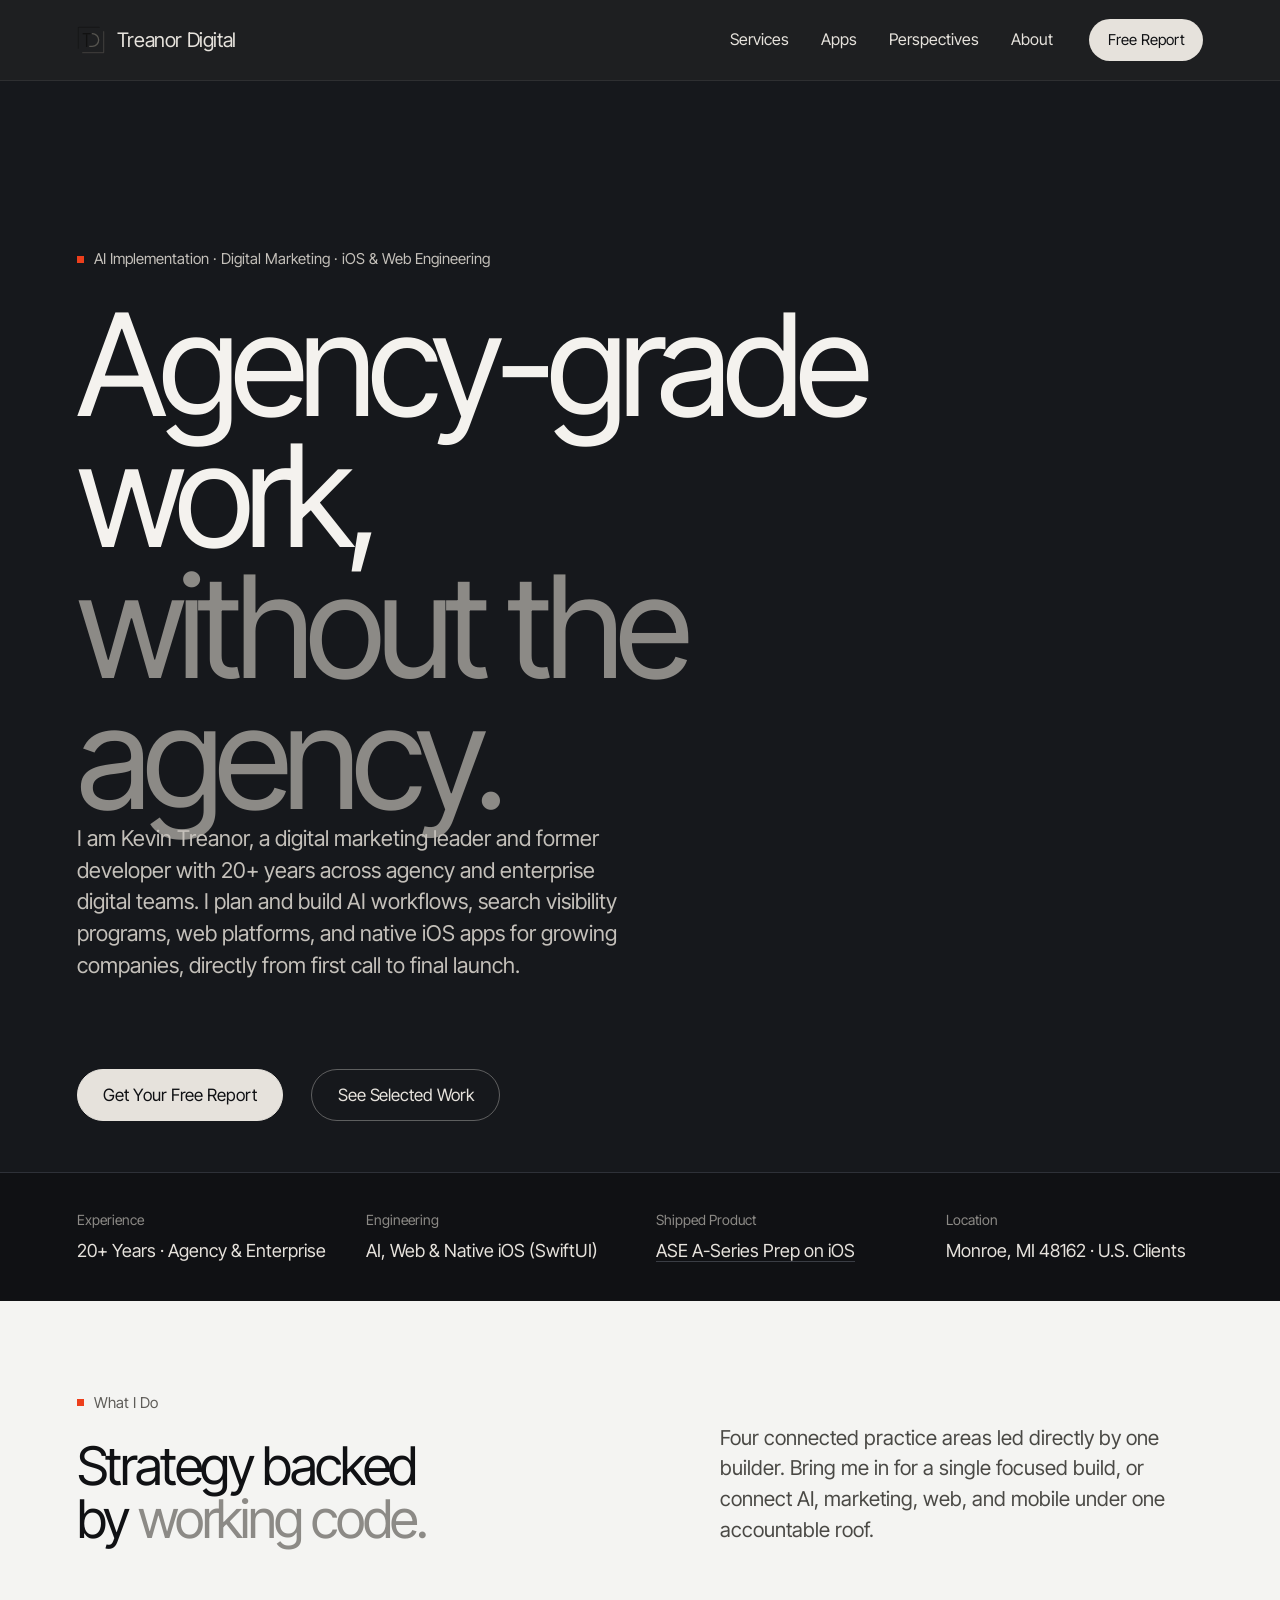
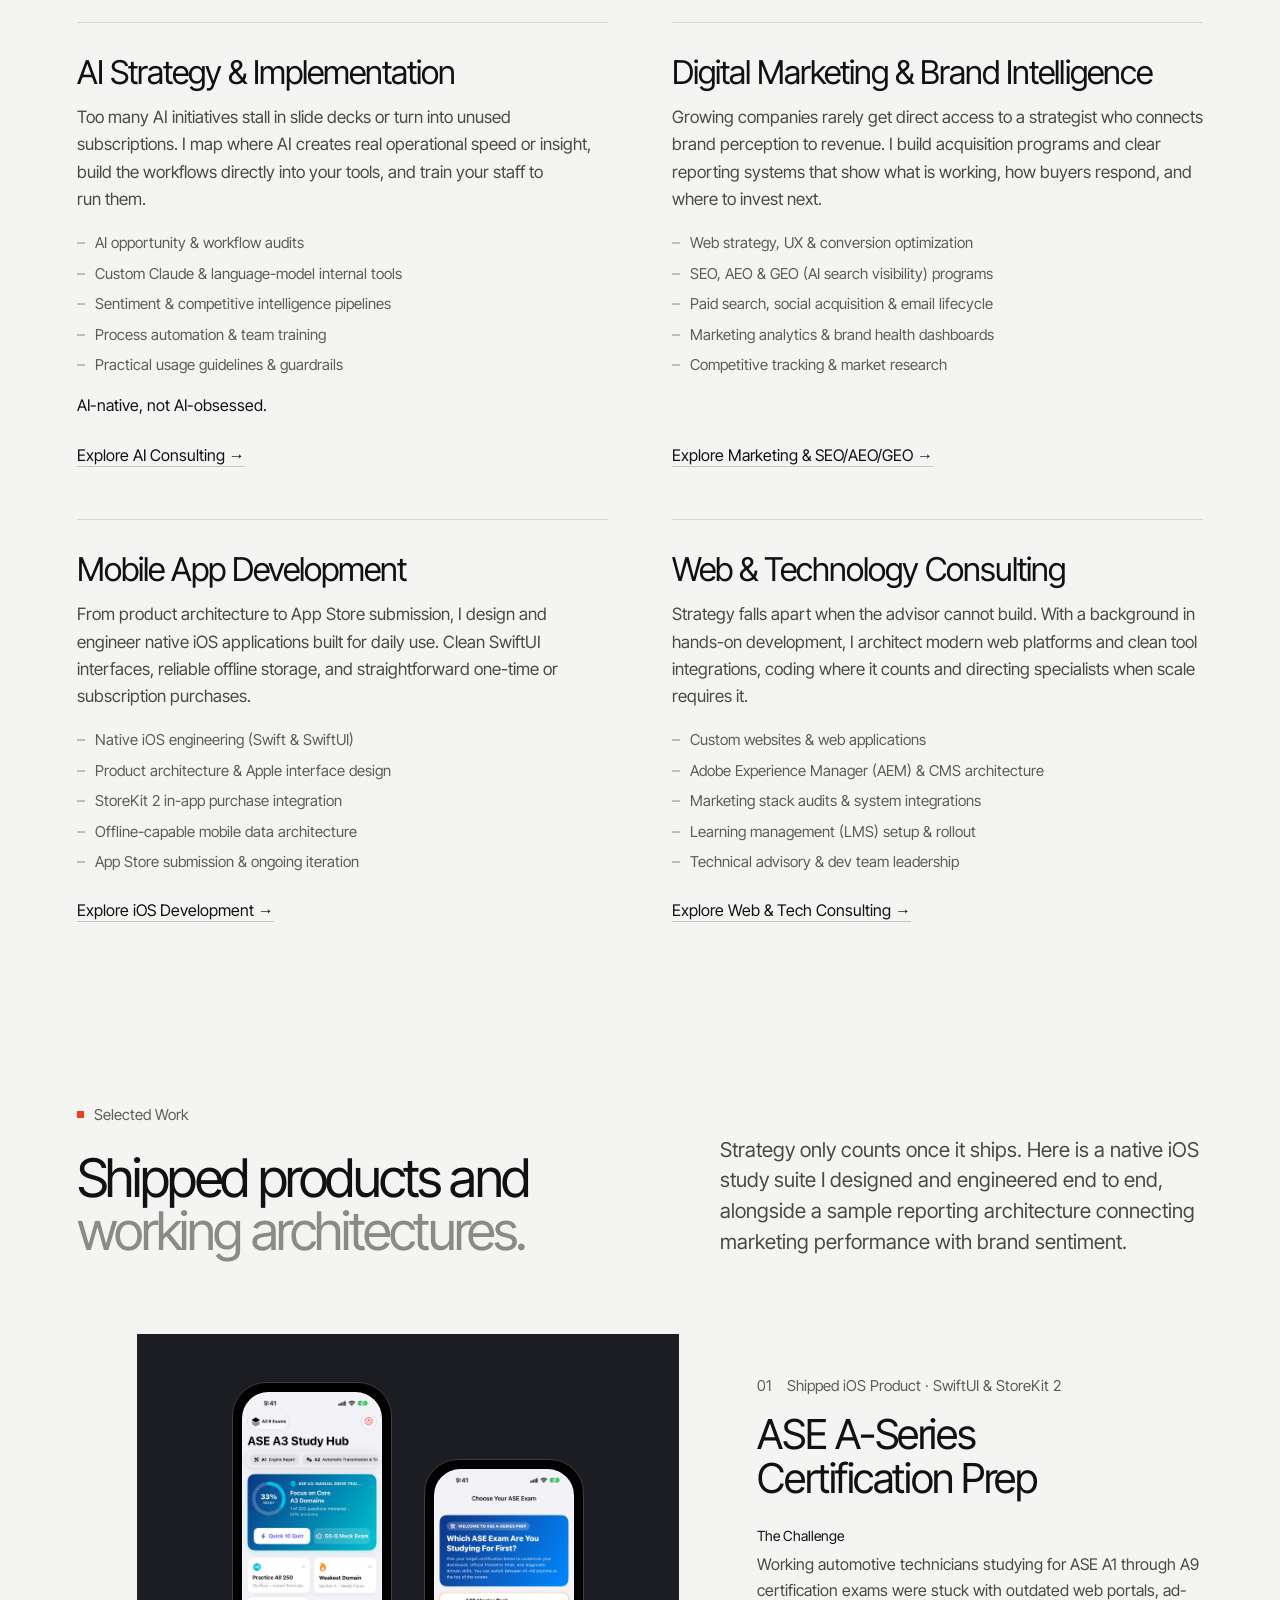
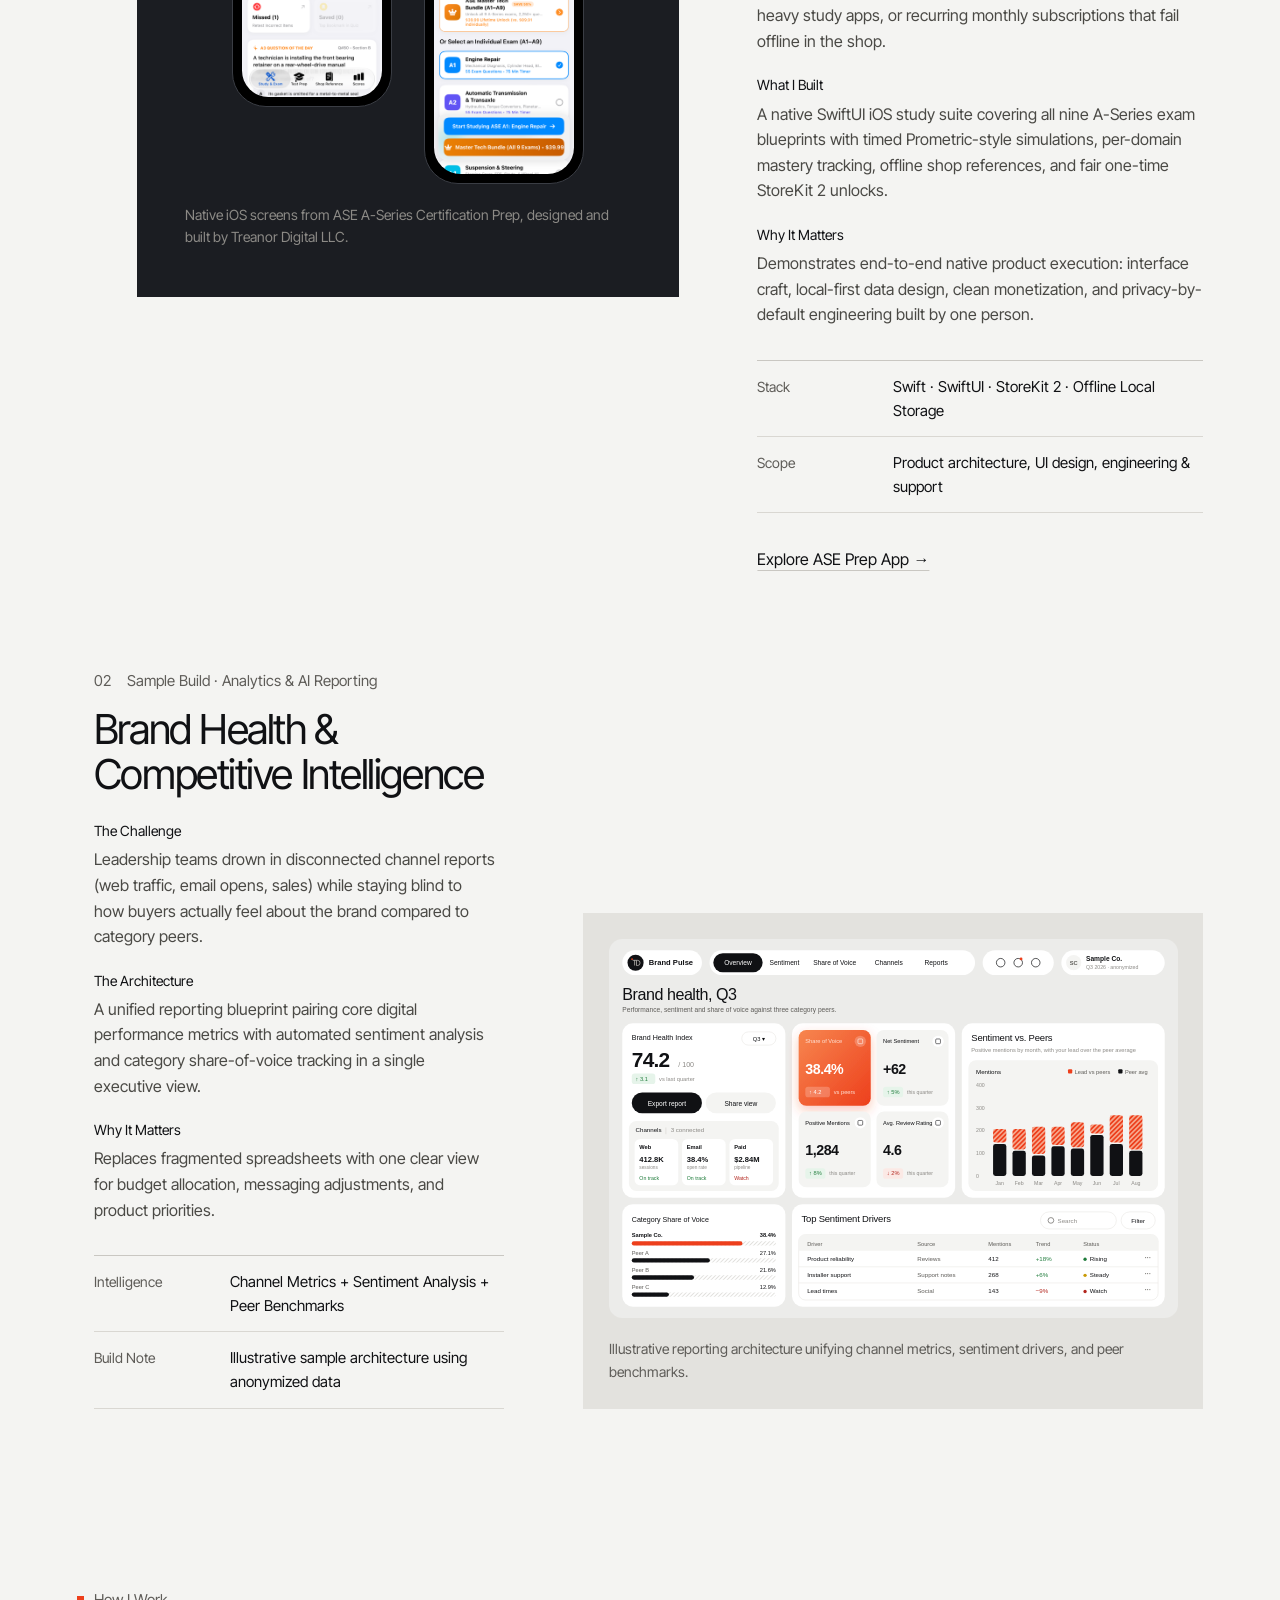
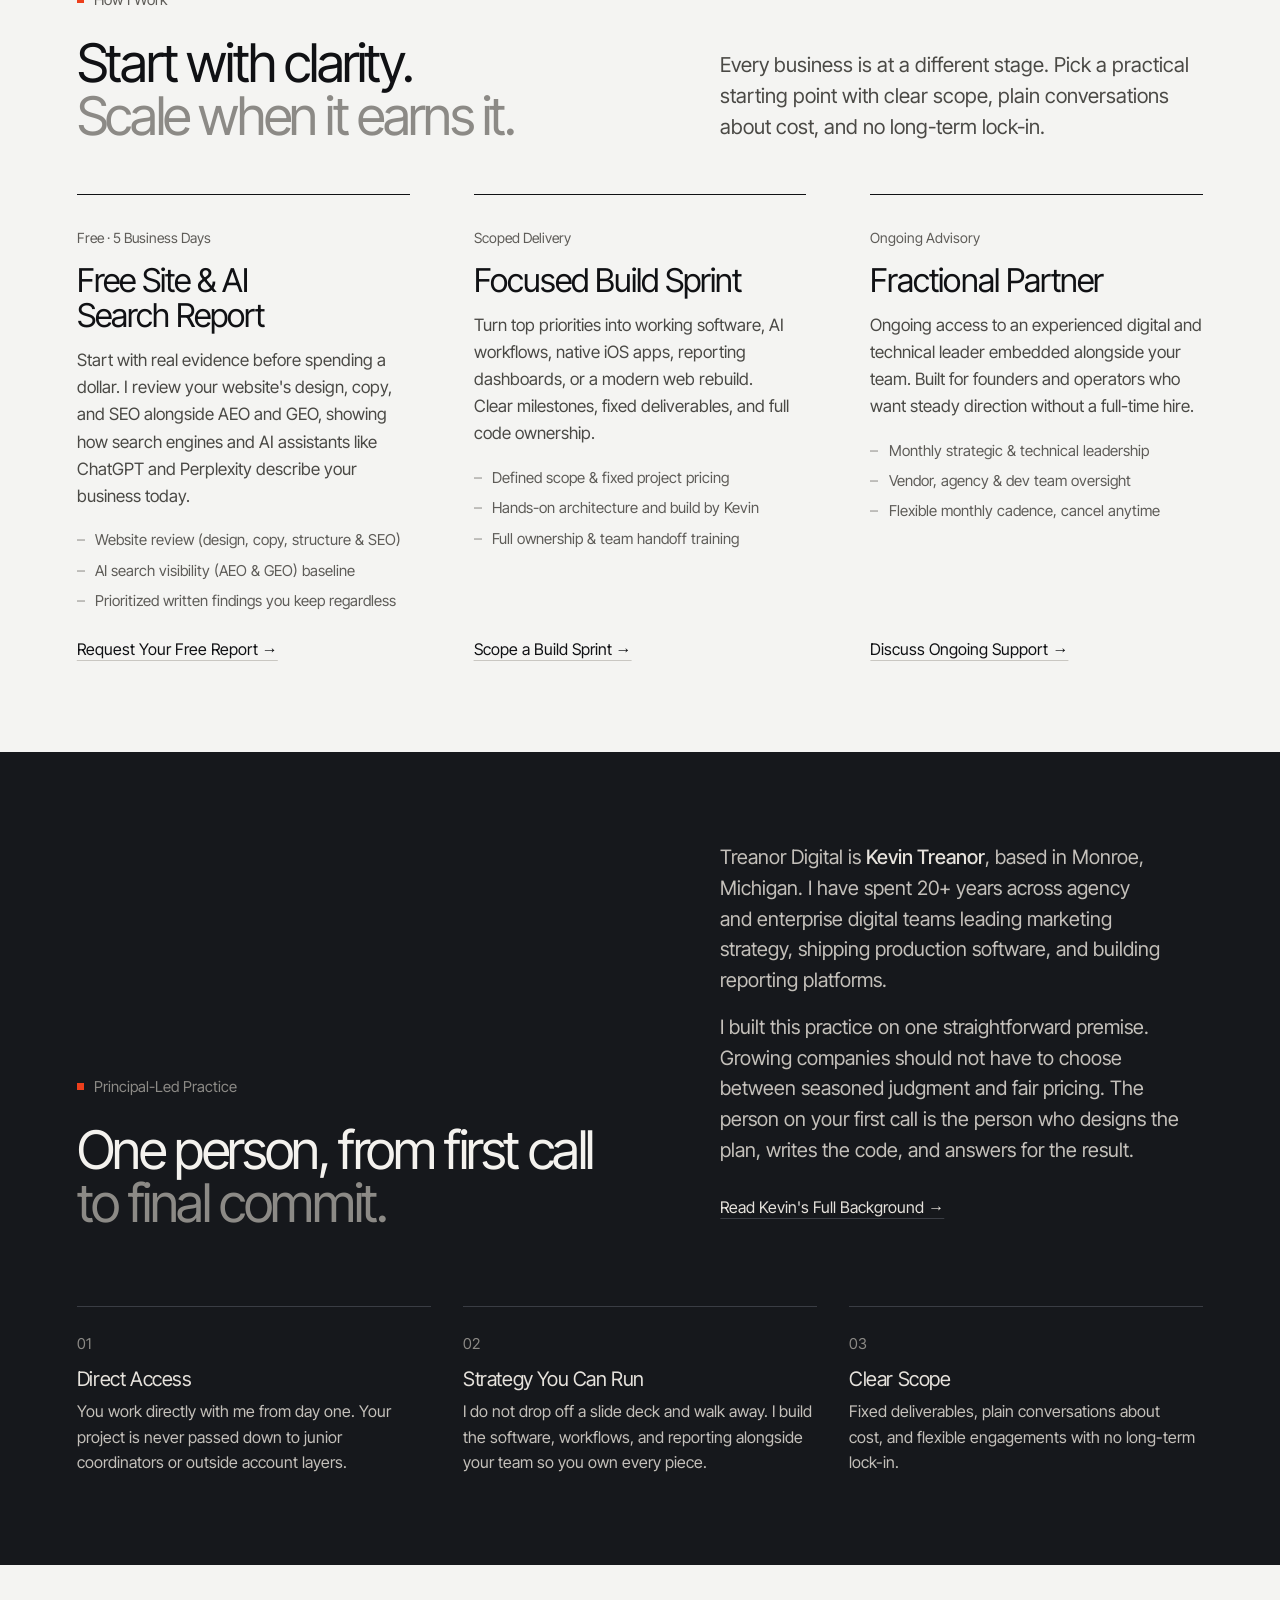
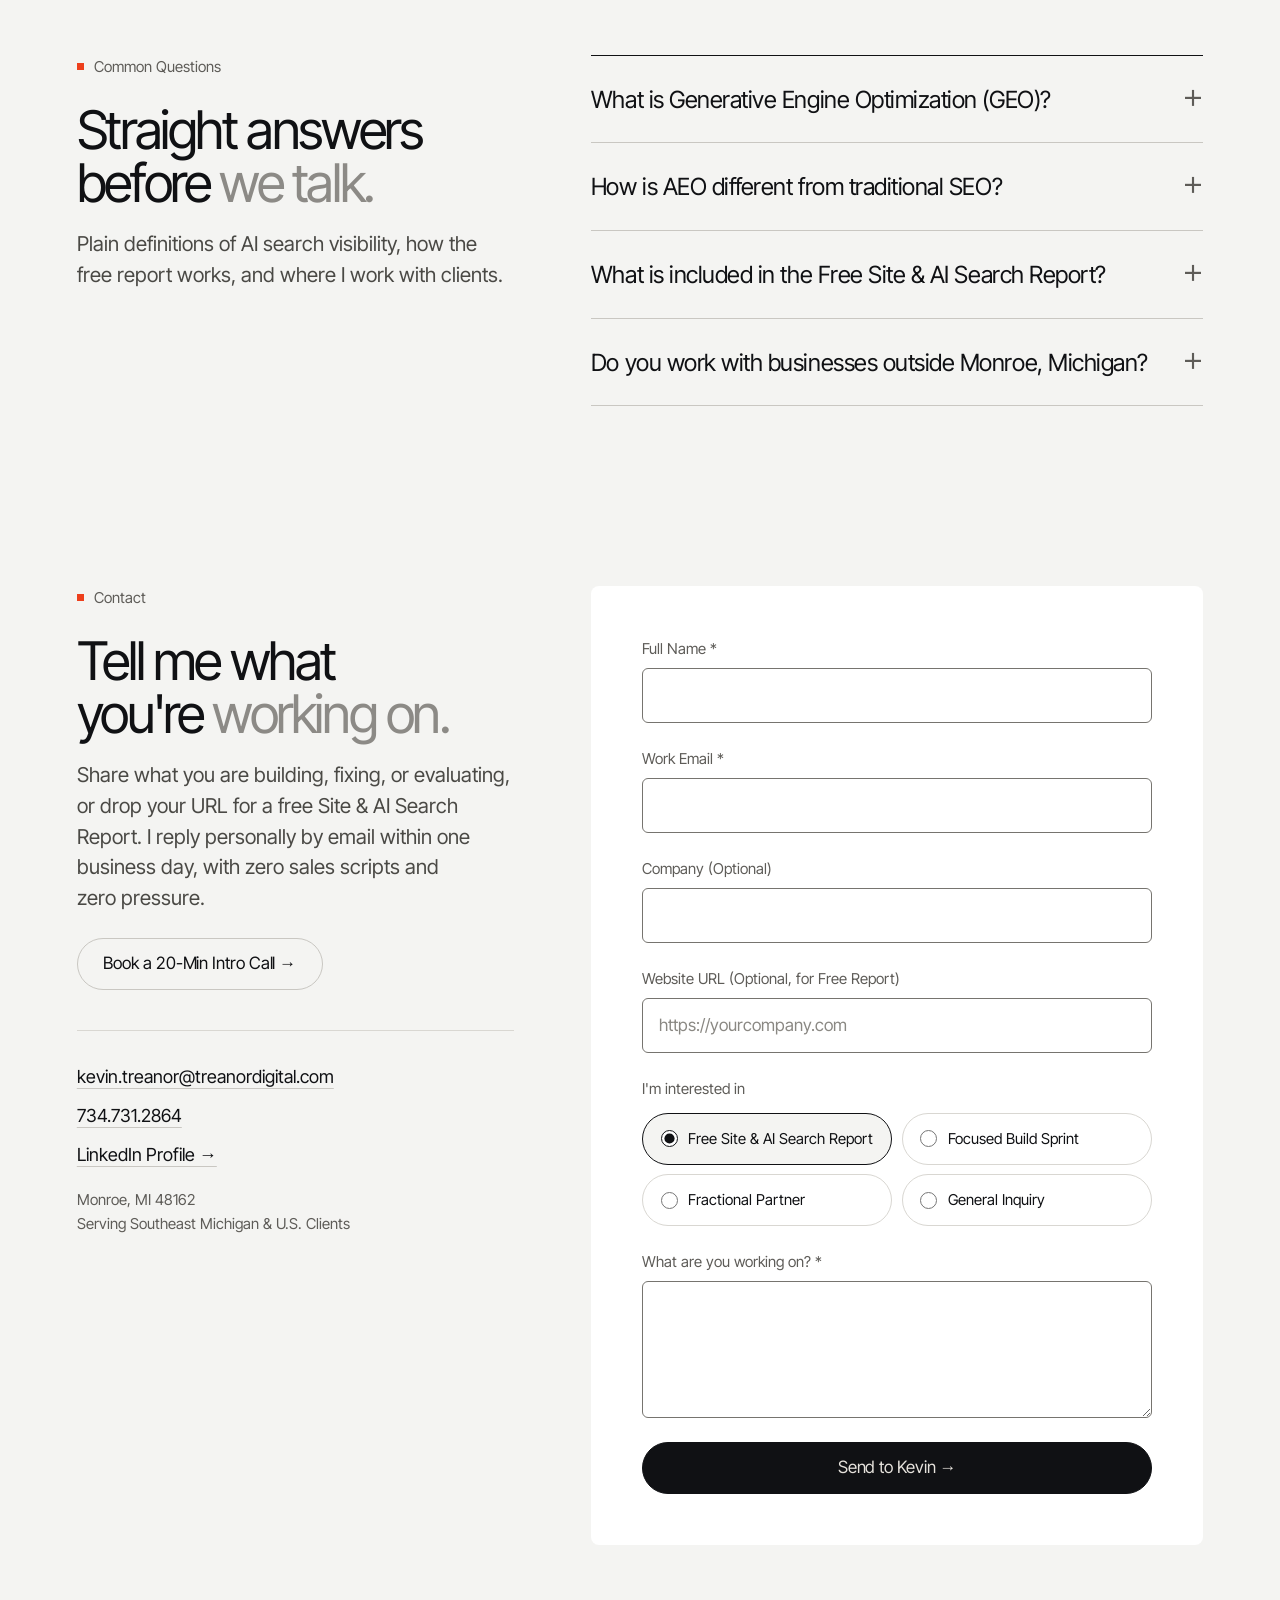
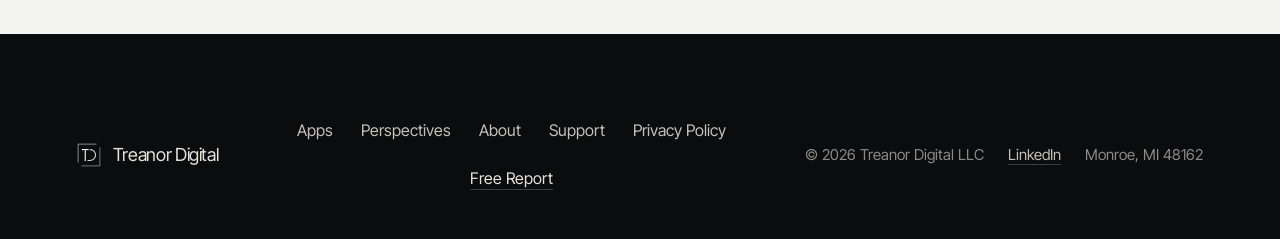
==== commit 4474606c: "Add /support/ page and treanorcorp.com 301 redirects - New /support/ ContactPage (email, phone, resp" ====
--- a/index.html
+++ b/index.html
@@ -26,7 +26,7 @@
   <meta name="twitter:image" content="https://www.treanordigital.com/og-image.png" />
 
   <!-- Self-Hosted Hero Font Preload -->
-  <link rel="preload" href="./assets/fonts/inter-tight-var.woff2" as="font" type="font/woff2" crossorigin />
+  <link rel="preload" href="./assets/fonts/cormorant-garamond-var.woff2" as="font" type="font/woff2" crossorigin />
 
   <link rel="stylesheet" href="./assets/style.css" />
 
@@ -164,10 +164,7 @@
           "Digital marketing",
           "Swift",
           "SwiftUI",
-          "Adobe Experience Manager",
-          "Automotive digital marketing",
-          "Automotive aftermarket",
-          "Onshore and offshore team leadership"
+          "Adobe Experience Manager"
         ],
         "sameAs": [
           "https://www.linkedin.com/in/kevin-m-treanor/"
@@ -230,11 +227,16 @@
   <header class="site-header">
     <div class="container header-inner">
       <a href="#top" class="brand-link" aria-label="Treanor Digital Home" aria-current="page">
-        <svg class="td-mark brand-mark" width="30" height="30" viewBox="0 0 30 30" aria-hidden="true">
-          <rect class="td-mark-square" x="2" y="2" width="3.2" height="3.2"/>
-          <path class="td-mark-letters" pathLength="100" d="M5 9h11M10.5 9v14M16 9h3a7 7 0 0 1 0 14h-3z"/>
+        <svg class="brand-mark" width="28" height="28" viewBox="0 0 64 64" fill="none" aria-hidden="true">
+          <path class="mark-frame mark-frame-tl" pathLength="100" d="M3 52 V3 H52" stroke="#111111" stroke-width="1.4"/>
+          <path class="mark-frame mark-frame-br" pathLength="100" d="M12 61 H61 V12" stroke="#575550" stroke-width="1.4"/>
+          <g class="mark-letter mark-letter-t">
+            <rect x="13" y="16" width="18" height="3" fill="#111111"/>
+            <rect x="20.5" y="19" width="3" height="29" fill="#111111"/>
+          </g>
+          <path class="mark-letter mark-letter-d" d="M34 16 H35 A16 16 0 0 1 35 48 H28 V45 H35 A13 13 0 0 0 35 19 H34 Z" fill="#575550"/>
         </svg>
-        <span class="brand-wordmark">treanor <span>digital</span></span>
+        <span class="brand-wordmark">Treanor Digital</span>
       </a>
 
       <nav class="site-nav" aria-label="Primary">
@@ -267,104 +269,175 @@
 
   <main>
     <!-- 01 · HERO (ATELIER NOIR COVER) -->
-    <section id="top" class="band-noir hero hero-exo" data-parallax-wrapper>
-      <picture class="hero-media parallax-layer" data-parallax-from="0" data-parallax-to="64">
-        <source type="image/webp" srcset="./assets/images/hero-corridor-1200.webp 1200w, ./assets/images/hero-corridor-2400.webp 2400w" sizes="100vw" />
-        <img src="./assets/images/hero-corridor-1200.jpg" alt="" width="1200" height="800" fetchpriority="high" decoding="async" />
-      </picture>
-      <div class="hero-scrim" aria-hidden="true"></div>
-
-      <div class="container hero-content">
-        <p class="eyebrow">AI Implementation · Digital Marketing · iOS &amp; Web Engineering</p>
-        <p class="lead hero-lead">
-          I am Kevin Treanor, a digital marketing leader and former developer with 30 years in digital, the last 20 in Detroit automotive. I plan and build AI workflows, search visibility programs, web platforms, and native iOS apps for growing companies, directly from first call to final launch.
-        </p>
-        <h1 id="main-content" tabindex="-1">Agency-grade work, <em>without the agency.</em></h1>
-        <div class="hero-foot">
+    <section id="top" class="band-noir hero" data-parallax-wrapper>
+      <div class="hero-parallax-stage" aria-hidden="true">
+        <div class="hero-layer-coord parallax-layer" data-parallax-from="-18" data-parallax-to="44">
+          MONROE, MI
+        </div>
+        <div class="hero-layer-frame parallax-layer" data-parallax-from="-32" data-parallax-to="54" aria-hidden="true">
+          <svg class="hero-mark" viewBox="0 0 64 64" fill="none" width="100%" height="100%" aria-hidden="true">
+            <path class="mark-frame mark-frame-tl" pathLength="100" d="M3 52 V3 H52" stroke="#F8F8F6" stroke-width="1.4"/>
+            <path class="mark-frame mark-frame-br" pathLength="100" d="M12 61 H61 V12" stroke="#D4D2CC" stroke-width="1.4"/>
+            <g class="mark-letter mark-letter-t">
+              <rect x="13" y="16" width="18" height="3" fill="#F8F8F6"/>
+              <rect x="20.5" y="19" width="3" height="29" fill="#F8F8F6"/>
+            </g>
+            <path class="mark-letter mark-letter-d" d="M34 16 H35 A16 16 0 0 1 35 48 H28 V45 H35 A13 13 0 0 0 35 19 H34 Z" fill="#D4D2CC"/>
+          </svg>
+        </div>
+      </div>
+
+      <div class="container">
+        <div class="hero-content">
+          <p class="eyebrow">AI Implementation · Digital Marketing · iOS &amp; Web Engineering</p>
+          <h1 id="main-content" tabindex="-1">Agency-grade work,<br /><em>without the agency.</em></h1>
+          <p class="lead hero-lead">
+            I am Kevin Treanor, a digital marketing leader and former developer with 20+ years across agency and enterprise digital teams. I plan and build AI workflows, search visibility programs, web platforms, and native iOS apps for growing companies, directly from first call to final launch.
+          </p>
           <div class="hero-actions">
             <a href="#contact" class="btn btn-primary" data-select-service="svc-analysis">Get Your Free Report</a>
-            <a href="#work" class="btn btn-text">See Selected Work</a>
+            <a href="#work" class="btn btn-secondary">See Selected Work</a>
           </div>
-          <div class="hero-aside">
-            <span class="scroll-cue" aria-hidden="true">Scroll to explore</span>
-            <span class="photo-credit">Photo: Paul Hanaoka on Unsplash</span>
-          </div>
         </div>
       </div>
     </section>
 
     <!-- CREDENTIALS STRIP -->
-    <section class="credentials-strip proof-strip" aria-label="Experience at a glance">
+    <section class="credentials-strip" aria-label="Principal credentials">
       <div class="container">
-        <ul class="proof-stats" role="list">
-          <li><span class="proof-num">30</span><span class="proof-label">Years in digital, from code to strategy</span></li>
-          <li><span class="proof-num">20</span><span class="proof-label">Years in Detroit automotive</span></li>
-          <li><span class="proof-num"><small>Up to</small> 30</span><span class="proof-label">People led across onshore and offshore teams</span></li>
-          <li><span class="proof-num">11</span><span class="proof-label">Aftermarket brand sites I run today</span></li>
+        <ul class="credentials-grid" role="list">
+          <li>
+            <span class="cred-label">Experience</span>
+            <span class="cred-value">20+ Years · Agency &amp; Enterprise</span>
+          </li>
+          <li>
+            <span class="cred-label">Engineering</span>
+            <span class="cred-value">AI, Web &amp; Native iOS (SwiftUI)</span>
+          </li>
+          <li>
+            <span class="cred-label">Shipped Product</span>
+            <span class="cred-value"><a href="./apps/ase-prep/">ASE A-Series Prep on iOS</a></span>
+          </li>
+          <li>
+            <span class="cred-label">Location</span>
+            <span class="cred-value">Monroe, MI 48162 · U.S. Clients</span>
+          </li>
         </ul>
-        <div class="proof-names">
-          <p class="proof-names-label">Clients and employers</p>
-          <ul class="proof-name-row proof-logo-row" role="list">
-            <li class="logo-ford"><img src="./assets/images/logos/ford-mono.svg" alt="Ford" width="264" height="95" loading="lazy" decoding="async" /></li>
-            <li class="logo-gm"><img src="./assets/images/logos/gm-mono.svg" alt="General Motors" width="131" height="131" loading="lazy" decoding="async" /></li>
-            <li class="logo-driv"><img src="./assets/images/logos/driv-mono.png" alt="DRiV" width="296" height="194" loading="lazy" decoding="async" /></li>
-            <li class="logo-astrazeneca"><img src="./assets/images/logos/astrazeneca-mono.svg" alt="AstraZeneca" width="300" height="43" loading="lazy" decoding="async" /></li>
-            <li class="logo-lazboy"><img src="./assets/images/logos/lazboy-mono.svg" alt="La-Z-Boy" width="121" height="44" loading="lazy" decoding="async" /></li>
-          </ul>
-          <a href="./about/#experience" class="link-cta proof-link">See the full background &rarr;</a>
-        </div>
       </div>
     </section>
 
     <!-- 02 · SERVICES -->
     <section id="services" class="band-chalk section">
       <div class="container">
-        <div class="display-header reveal-item">
-          <p class="display-word" aria-hidden="true">Services</p>
-          <div class="display-aside">
+        <div class="section-header reveal-item">
+          <div>
             <p class="eyebrow">What I Do</p>
             <h2>Strategy backed by <em>working code.</em></h2>
-            <p class="lead">
-              Four connected practice areas led directly by one builder. Bring me in for a single focused build, or connect AI, marketing, web, and mobile under one accountable roof.
+          </div>
+          <p class="lead">
+            Four connected practice areas led directly by one builder. Bring me in for a single focused build, or connect AI, marketing, web, and mobile under one accountable roof.
+          </p>
+        </div>
+
+        <div class="cards-2">
+          <article class="service-card reveal-item">
+            <svg class="service-icon" width="40" height="40" viewBox="0 0 40 40" fill="none" aria-hidden="true">
+              <rect x="13" y="13" width="14" height="14" stroke="#111111" stroke-width="1.35"/>
+              <path d="M20 16.5 L23.5 20 L20 23.5 L16.5 20 Z" fill="#575550"/>
+              <line x1="20" y1="13" x2="20" y2="7" stroke="#575550" stroke-width="1.35"/>
+              <rect x="18" y="3" width="4" height="4" stroke="#575550" stroke-width="1.25"/>
+              <line x1="20" y1="27" x2="20" y2="33" stroke="#575550" stroke-width="1.35"/>
+              <rect x="18" y="33" width="4" height="4" stroke="#575550" stroke-width="1.25"/>
+              <line x1="13" y1="20" x2="7" y2="20" stroke="#575550" stroke-width="1.35"/>
+              <rect x="3" y="18" width="4" height="4" stroke="#575550" stroke-width="1.25"/>
+              <line x1="27" y1="20" x2="33" y2="20" stroke="#575550" stroke-width="1.35"/>
+              <rect x="33" y="18" width="4" height="4" stroke="#575550" stroke-width="1.25"/>
+              <line x1="9" y1="9" x2="13" y2="13" stroke="#575550" stroke-width="1.2"/>
+              <line x1="31" y1="31" x2="27" y2="27" stroke="#575550" stroke-width="1.2"/>
+            </svg>
+            <h3>AI Strategy &amp; Implementation</h3>
+            <p class="service-desc">
+              Too many AI initiatives stall in slide decks or turn into unused subscriptions. I map where AI creates real operational speed or insight, build the workflows directly into your tools, and train your staff to run them.
             </p>
-          </div>
-        </div>
-
-        <div class="service-rows">
-          <article class="service-row reveal-item">
-            <span class="row-num" aria-hidden="true">01</span>
-            <h3><a href="./services/ai-consulting/">AI Strategy &amp; Implementation</a></h3>
-            <div class="row-body">
-              <p class="service-desc">Audits, custom Claude and language-model tools, automation and team training. AI-native, not AI-obsessed.</p>
-            </div>
-            <a href="./services/ai-consulting/" class="link-cta row-link">Explore AI Consulting &rarr;</a>
-          </article>
-
-          <article class="service-row reveal-item">
-            <span class="row-num" aria-hidden="true">02</span>
-            <h3><a href="./services/digital-marketing/">Digital Marketing &amp; Brand Intelligence</a></h3>
-            <div class="row-body">
-              <p class="service-desc">Acquisition, SEO, AEO and GEO programs, and reporting that shows what's working and where to invest next.</p>
-            </div>
-            <a href="./services/digital-marketing/" class="link-cta row-link">Explore Marketing &amp; SEO/AEO/GEO &rarr;</a>
-          </article>
-
-          <article class="service-row reveal-item">
-            <span class="row-num" aria-hidden="true">03</span>
-            <h3><a href="./services/ios-app-development/">Mobile App Development</a></h3>
-            <div class="row-body">
-              <p class="service-desc">Native SwiftUI apps, StoreKit 2 purchases and offline-ready data, from architecture to App Store.</p>
-            </div>
-            <a href="./services/ios-app-development/" class="link-cta row-link">Explore iOS Development &rarr;</a>
-          </article>
-
-          <article class="service-row reveal-item">
-            <span class="row-num" aria-hidden="true">04</span>
-            <h3><a href="./services/web-technology-consulting/">Web &amp; Technology Consulting</a></h3>
-            <div class="row-body">
-              <p class="service-desc">Websites, AEM and CMS architecture, stack integrations and dev team leadership.</p>
-            </div>
-            <a href="./services/web-technology-consulting/" class="link-cta row-link">Explore Web &amp; Tech Consulting &rarr;</a>
+            <ul class="service-list" role="list">
+              <li>AI opportunity &amp; workflow audits</li>
+              <li>Custom Claude &amp; language-model internal tools</li>
+              <li>Sentiment &amp; competitive intelligence pipelines</li>
+              <li>Process automation &amp; team training</li>
+              <li>Practical usage guidelines &amp; guardrails</li>
+            </ul>
+            <p class="service-motto">AI-native, not AI-obsessed.</p>
+            <a href="./services/ai-consulting/" class="link-cta engagement-cta">Explore AI Consulting &rarr;</a>
+          </article>
+
+          <article class="service-card reveal-item">
+            <svg class="service-icon" width="40" height="40" viewBox="0 0 40 40" fill="none" aria-hidden="true">
+              <path d="M5 7 V35 H35" stroke="#575550" stroke-width="1.35"/>
+              <rect x="10" y="25" width="4.5" height="10" stroke="#575550" stroke-width="1.25"/>
+              <rect x="18.5" y="20" width="4.5" height="15" stroke="#575550" stroke-width="1.25"/>
+              <rect x="27" y="14" width="4.5" height="21" stroke="#111111" stroke-width="1.35"/>
+              <polyline points="10,20 19,14 25,16 33,8" stroke="#111111" stroke-width="1.35"/>
+              <polyline points="28.5,8 33,8 33,12.5" stroke="#111111" stroke-width="1.35"/>
+            </svg>
+            <h3>Digital Marketing &amp; Brand Intelligence</h3>
+            <p class="service-desc">
+              Growing companies rarely get direct access to a strategist who connects brand perception to revenue. I build acquisition programs and clear reporting systems that show what is working, how buyers respond, and where to invest next.
+            </p>
+            <ul class="service-list" role="list">
+              <li>Web strategy, UX &amp; conversion optimization</li>
+              <li>SEO, AEO &amp; GEO (AI search visibility) programs</li>
+              <li>Paid search, social acquisition &amp; email lifecycle</li>
+              <li>Marketing analytics &amp; brand health dashboards</li>
+              <li>Competitive tracking &amp; market research</li>
+            </ul>
+            <a href="./services/digital-marketing/" class="link-cta engagement-cta">Explore Marketing &amp; SEO/AEO/GEO &rarr;</a>
+          </article>
+
+          <article class="service-card reveal-item">
+            <svg class="service-icon" width="40" height="40" viewBox="0 0 40 40" fill="none" aria-hidden="true">
+              <rect x="10" y="4" width="20" height="32" rx="2.5" stroke="#111111" stroke-width="1.35"/>
+              <line x1="17" y1="7.5" x2="23" y2="7.5" stroke="#575550" stroke-width="1.35"/>
+              <rect x="13.5" y="11.5" width="13" height="7" stroke="#575550" stroke-width="1.25"/>
+              <rect x="13.5" y="21" width="5.5" height="6.5" stroke="#575550" stroke-width="1.25"/>
+              <rect x="21" y="21" width="5.5" height="6.5" stroke="#111111" stroke-width="1.25"/>
+              <line x1="16.5" y1="32.5" x2="23.5" y2="32.5" stroke="#111111" stroke-width="1.35"/>
+            </svg>
+            <h3>Mobile App Development</h3>
+            <p class="service-desc">
+              From product architecture to App Store submission, I design and engineer native iOS applications built for daily use. Clean SwiftUI interfaces, reliable offline storage, and straightforward one-time or subscription purchases.
+            </p>
+            <ul class="service-list" role="list">
+              <li>Native iOS engineering (Swift &amp; SwiftUI)</li>
+              <li>Product architecture &amp; Apple interface design</li>
+              <li>StoreKit 2 in-app purchase integration</li>
+              <li>Offline-capable mobile data architecture</li>
+              <li>App Store submission &amp; ongoing iteration</li>
+            </ul>
+            <a href="./services/ios-app-development/" class="link-cta engagement-cta">Explore iOS Development &rarr;</a>
+          </article>
+
+          <article class="service-card reveal-item">
+            <svg class="service-icon" width="40" height="40" viewBox="0 0 40 40" fill="none" aria-hidden="true">
+              <rect x="4" y="7" width="32" height="26" stroke="#575550" stroke-width="1.35"/>
+              <line x1="4" y1="13" x2="36" y2="13" stroke="#575550" stroke-width="1.25"/>
+              <rect x="7" y="9.25" width="1.75" height="1.75" fill="#111111"/>
+              <rect x="10.75" y="9.25" width="1.75" height="1.75" fill="#575550"/>
+              <polyline points="15,19 11,23 15,27" stroke="#111111" stroke-width="1.4"/>
+              <line x1="21.5" y1="18" x2="18.5" y2="28" stroke="#575550" stroke-width="1.35"/>
+              <polyline points="25,19 29,23 25,27" stroke="#111111" stroke-width="1.4"/>
+            </svg>
+            <h3>Web &amp; Technology Consulting</h3>
+            <p class="service-desc">
+              Strategy falls apart when the advisor cannot build. With a background in hands-on development, I architect modern web platforms and clean tool integrations, coding where it counts and directing specialists when scale requires it.
+            </p>
+            <ul class="service-list" role="list">
+              <li>Custom websites &amp; web applications</li>
+              <li>Adobe Experience Manager (AEM) &amp; CMS architecture</li>
+              <li>Marketing stack audits &amp; system integrations</li>
+              <li>Learning management (LMS) setup &amp; rollout</li>
+              <li>Technical advisory &amp; dev team leadership</li>
+            </ul>
+            <a href="./services/web-technology-consulting/" class="link-cta engagement-cta">Explore Web &amp; Tech Consulting &rarr;</a>
           </article>
         </div>
       </div>
@@ -373,15 +446,14 @@
     <!-- 03 · SELECTED WORK (SHIPPED PRODUCT + ARCHITECTURE SAMPLE) -->
     <section id="work" class="band-chalk section">
       <div class="container">
-        <div class="display-header display-header-indent reveal-item">
-          <p class="display-word" aria-hidden="true">Work</p>
-          <div class="display-aside">
+        <div class="section-header reveal-item">
+          <div>
             <p class="eyebrow">Selected Work</p>
             <h2>Shipped products and <em>working architectures.</em></h2>
-            <p class="lead">
-              Strategy only counts once it ships. Here is a native iOS study suite I designed and engineered end to end, alongside a sample reporting architecture connecting marketing performance with brand sentiment.
-            </p>
           </div>
+          <p class="lead">
+            Strategy only counts once it ships. Here is a native iOS study suite I designed and engineered end to end, alongside a sample reporting architecture connecting marketing performance with brand sentiment.
+          </p>
         </div>
 
         <div class="work-list">
@@ -394,7 +466,31 @@
               </div>
               <h3>ASE A-Series Certification Prep</h3>
 
-              <p class="work-summary">A native SwiftUI study suite for ASE A1 through A9 certification, with timed exam simulations, per-domain mastery tracking, offline shop references and fair one-time unlocks. Designed and built end to end.</p>
+              <div class="work-beats">
+                <div class="work-beat">
+                  <span class="work-beat-label">The Challenge</span>
+                  <p>Working automotive technicians studying for ASE A1 through A9 certification exams were stuck with outdated web portals, ad-heavy study apps, or recurring monthly subscriptions that fail offline in the shop.</p>
+                </div>
+                <div class="work-beat">
+                  <span class="work-beat-label">What I Built</span>
+                  <p>A native SwiftUI iOS study suite covering all nine A-Series exam blueprints with timed Prometric-style simulations, per-domain mastery tracking, offline shop references, and fair one-time StoreKit 2 unlocks.</p>
+                </div>
+                <div class="work-beat">
+                  <span class="work-beat-label">Why It Matters</span>
+                  <p>Demonstrates end-to-end native product execution: interface craft, local-first data design, clean monetization, and privacy-by-default engineering built by one person.</p>
+                </div>
+              </div>
+
+              <dl class="work-specs">
+                <div>
+                  <dt>Stack</dt>
+                  <dd>Swift · SwiftUI · StoreKit 2 · Offline Local Storage</dd>
+                </div>
+                <div>
+                  <dt>Scope</dt>
+                  <dd>Product architecture, UI design, engineering &amp; support</dd>
+                </div>
+              </dl>
 
               <a href="./apps/ase-prep/" class="link-cta work-cta">
                 Explore ASE Prep App &rarr;
@@ -439,15 +535,39 @@
               </div>
               <h3>Brand Health &amp; Competitive Intelligence</h3>
 
-              <p class="work-summary">A reporting blueprint that pairs channel performance with sentiment analysis and category share of voice in one executive view. An illustrative sample build using anonymized data.</p>
+              <div class="work-beats">
+                <div class="work-beat">
+                  <span class="work-beat-label">The Challenge</span>
+                  <p>Leadership teams drown in disconnected channel reports (web traffic, email opens, sales) while staying blind to how buyers actually feel about the brand compared to category peers.</p>
+                </div>
+                <div class="work-beat">
+                  <span class="work-beat-label">The Architecture</span>
+                  <p>A unified reporting blueprint pairing core digital performance metrics with automated sentiment analysis and category share-of-voice tracking in a single executive view.</p>
+                </div>
+                <div class="work-beat">
+                  <span class="work-beat-label">Why It Matters</span>
+                  <p>Replaces fragmented spreadsheets with one clear view for budget allocation, messaging adjustments, and product priorities.</p>
+                </div>
+              </div>
+
+              <dl class="work-specs">
+                <div>
+                  <dt>Intelligence</dt>
+                  <dd>Channel Metrics + Sentiment Analysis + Peer Benchmarks</dd>
+                </div>
+                <div>
+                  <dt>Build Note</dt>
+                  <dd>Illustrative sample architecture using anonymized data</dd>
+                </div>
+              </dl>
             </div>
 
             <figure class="work-stage work-stage-dashboard">
               <img
                 src="./assets/images/brand-health-dashboard.svg"
                 alt="Sample brand health reporting dashboard pairing channel metrics, customer sentiment trends, and competitive share of voice"
-                width="1200"
-                height="800"
+                width="960"
+                height="600"
                 loading="lazy"
                 decoding="async"
               />
@@ -457,26 +577,6 @@
             </figure>
           </article>
         </div>
-      </div>
-    </section>
-
-
-    <!-- FREE REPORT · SIGNATURE MOMENT -->
-    <section id="report" class="band-noir section report-band" aria-labelledby="report-heading">
-      <div class="container">
-        <p class="eyebrow">Free · 5 Business Days</p>
-        <h2 id="report-heading" class="visually-hidden">Free Site &amp; AI Search Report</h2>
-        <div class="report-stage reveal-item">
-          <span class="report-word" aria-hidden="true">Free</span>
-          <div class="report-card">
-            <div class="report-card-label">Preview · AI search answer</div>
-            <p class="report-card-q">&ldquo;Which marketing consultants near Monroe, Michigan can help with AI search?&rdquo;</p>
-            <p class="report-card-a">Is your business in the answer? The report shows how ChatGPT, Perplexity and Google describe you today, and what to fix.</p>
-          </div>
-          <span class="report-word" aria-hidden="true">Report</span>
-        </div>
-        <p class="report-lead">A review of your site's design, copy and SEO alongside AI search visibility, with prioritized written findings you keep either way.</p>
-        <a href="./seo-aeo-geo-audit/" class="btn btn-primary">Request Your Free Report</a>
       </div>
     </section>
 
@@ -496,10 +596,27 @@
         <div class="cards-3">
           <article class="service-card reveal-item">
             <div class="engagement-top">
+              <svg class="service-icon" width="40" height="40" viewBox="0 0 40 40" fill="none" aria-hidden="true">
+                <path d="M6 4 H24 L30 10 V19" stroke="#575550" stroke-width="1.35"/>
+                <path d="M6 4 V35 H19" stroke="#575550" stroke-width="1.35"/>
+                <polyline points="24,4 24,10 30,10" stroke="#575550" stroke-width="1.25"/>
+                <line x1="11" y1="14" x2="22" y2="14" stroke="#575550" stroke-width="1.25"/>
+                <line x1="11" y1="19" x2="18.5" y2="19" stroke="#575550" stroke-width="1.25"/>
+                <line x1="11" y1="24" x2="16" y2="24" stroke="#575550" stroke-width="1.25"/>
+                <circle cx="26.5" cy="26.5" r="6.5" stroke="#111111" stroke-width="1.4"/>
+                <line x1="31.2" y1="31.2" x2="36" y2="36" stroke="#111111" stroke-width="1.5"/>
+              </svg>
               <span class="engagement-tag">Free · 5 Business Days</span>
             </div>
             <h3>Free Site &amp; AI Search Report</h3>
-            <p class="service-desc">Real evidence before you spend a dollar: design, copy, SEO, AEO and GEO, delivered in five business days.</p>
+            <p class="service-desc">
+              Start with real evidence before spending a dollar. I review your website's design, copy, and SEO alongside AEO and GEO, showing how search engines and AI assistants like ChatGPT and Perplexity describe your business today.
+            </p>
+            <ul class="service-list" role="list">
+              <li>Website review (design, copy, structure &amp; SEO)</li>
+              <li>AI search visibility (AEO &amp; GEO) baseline</li>
+              <li>Prioritized written findings you keep regardless</li>
+            </ul>
             <a href="./seo-aeo-geo-audit/" class="link-cta engagement-cta">
               Request Your Free Report &rarr;
             </a>
@@ -507,10 +624,24 @@
 
           <article class="service-card reveal-item">
             <div class="engagement-top">
+              <svg class="service-icon" width="40" height="40" viewBox="0 0 40 40" fill="none" aria-hidden="true">
+                <rect x="5" y="22" width="13" height="13" stroke="#575550" stroke-width="1.35"/>
+                <rect x="21" y="22" width="13" height="13" stroke="#575550" stroke-width="1.35"/>
+                <rect x="5" y="6" width="13" height="13" stroke="#575550" stroke-width="1.35"/>
+                <rect x="23" y="4" width="13" height="13" stroke="#111111" stroke-width="1.4"/>
+                <rect x="27.5" y="8.5" width="4" height="4" fill="#111111"/>
+              </svg>
               <span class="engagement-tag">Scoped Delivery</span>
             </div>
             <h3>Focused Build Sprint</h3>
-            <p class="service-desc">Fixed scope and pricing, a hands-on build by Kevin, and full ownership of the code.</p>
+            <p class="service-desc">
+              Turn top priorities into working software, AI workflows, native iOS apps, reporting dashboards, or a modern web rebuild. Clear milestones, fixed deliverables, and full code ownership.
+            </p>
+            <ul class="service-list" role="list">
+              <li>Defined scope &amp; fixed project pricing</li>
+              <li>Hands-on architecture and build by Kevin</li>
+              <li>Full ownership &amp; team handoff training</li>
+            </ul>
             <a href="#contact" class="link-cta engagement-cta" data-select-service="svc-sprint">
               Scope a Build Sprint &rarr;
             </a>
@@ -518,10 +649,22 @@
 
           <article class="service-card reveal-item">
             <div class="engagement-top">
+              <svg class="service-icon" width="40" height="40" viewBox="0 0 40 40" fill="none" aria-hidden="true">
+                <circle cx="15.5" cy="20" r="10.5" stroke="#575550" stroke-width="1.35"/>
+                <circle cx="24.5" cy="20" r="10.5" stroke="#111111" stroke-width="1.35"/>
+                <path d="M20 16.5 L23 20 L20 23.5 L17 20 Z" fill="#111111"/>
+              </svg>
               <span class="engagement-tag">Ongoing Advisory</span>
             </div>
             <h3>Fractional Partner</h3>
-            <p class="service-desc">Monthly strategic and technical leadership embedded with your team. Cancel anytime.</p>
+            <p class="service-desc">
+              Ongoing access to an experienced digital and technical leader embedded alongside your team. Built for founders and operators who want steady direction without a full-time hire.
+            </p>
+            <ul class="service-list" role="list">
+              <li>Monthly strategic &amp; technical leadership</li>
+              <li>Vendor, agency &amp; dev team oversight</li>
+              <li>Flexible monthly cadence, cancel anytime</li>
+            </ul>
             <a href="#contact" class="link-cta engagement-cta" data-select-service="svc-advisory">
               Discuss Ongoing Support &rarr;
             </a>
@@ -531,32 +674,53 @@
     </section>
 
     <!-- 05 · ABOUT / PRINCIPAL (ATELIER NOIR SHOWCASE BAND) -->
-    <section id="about" class="band-noir section noir-showcase">
-      <div class="container">
-        <div class="about-layout">
-          <div class="reveal-item">
+    <section id="about" class="band-noir section noir-showcase" data-parallax-wrapper>
+      <div class="noir-parallax-mark parallax-layer" data-parallax-from="-56" data-parallax-to="68" aria-hidden="true">
+        <svg viewBox="0 0 64 64" fill="none" width="100%" height="100%" aria-hidden="true">
+          <path d="M3 52 V3 H52" stroke="#F8F8F6" stroke-width="1.4"/>
+          <path d="M12 61 H61 V12" stroke="#D4D2CC" stroke-width="1.4"/>
+          <rect x="13" y="16" width="18" height="3" fill="#F8F8F6"/>
+          <rect x="20.5" y="19" width="3" height="29" fill="#F8F8F6"/>
+          <path d="M34 16 H35 A16 16 0 0 1 35 48 H28 V45 H35 A13 13 0 0 0 35 19 H34 Z" fill="#D4D2CC"/>
+        </svg>
+      </div>
+      <div class="noir-parallax-accent parallax-layer" data-parallax-from="-30" data-parallax-to="54" aria-hidden="true"></div>
+
+      <div class="container noir-showcase-inner">
+        <div class="section-header reveal-item">
+          <div>
             <p class="eyebrow">Principal-Led Practice</p>
-            <h2>One person, from first call <em>to final commit.</em></h2>
-            <div class="about-copy">
-              <p>
-                Treanor Digital is <strong class="about-principal">Kevin Treanor</strong>, based in Monroe, Michigan. I have spent 30 years in digital, 20 of them in Detroit automotive, leading marketing strategy, shipping production software, and building reporting platforms.
-              </p>
-              <p>
-                I built this practice on one straightforward premise. Growing companies should not have to choose between seasoned judgment and fair pricing. The person on your first call is the person who designs the plan, writes the code, and answers for the result.
-              </p>
-            </div>
+            <h2>One person, from first call<br /><em>to final commit.</em></h2>
+          </div>
+          <div class="about-copy">
+            <p>
+              Treanor Digital is <strong class="about-principal">Kevin Treanor</strong>, based in Monroe, Michigan. I have spent 20+ years across agency and enterprise digital teams leading marketing strategy, shipping production software, and building reporting platforms.
+            </p>
+            <p>
+              I built this practice on one straightforward premise. Growing companies should not have to choose between seasoned judgment and fair pricing. The person on your first call is the person who designs the plan, writes the code, and answers for the result.
+            </p>
             <div class="about-actions">
               <a href="./about/" class="link-cta">Read Kevin's Full Background &rarr;</a>
             </div>
           </div>
-
-          <figure class="about-figure reveal-item">
-            <picture>
-              <source type="image/webp" srcset="./assets/images/workspace-desk-800.webp 800w, ./assets/images/workspace-desk-1600.webp 1600w" sizes="(min-width: 62rem) 62vw, 100vw" />
-              <img src="./assets/images/workspace-desk-1600.jpg" alt="A lamp-lit desk with a monitor, laptop and notebook in a dark room" width="1600" height="1096" loading="lazy" decoding="async" />
-            </picture>
-            <figcaption>Photo: Nikita Kachanovsky on Unsplash</figcaption>
-          </figure>
+        </div>
+
+        <div class="matrix-3">
+          <article class="matrix-cell reveal-item">
+            <span class="pillar-num" aria-hidden="true">01</span>
+            <h3 class="about-card-title">Direct Access</h3>
+            <p class="about-card-copy">You work directly with me from day one. Your project is never passed down to junior coordinators or outside account layers.</p>
+          </article>
+          <article class="matrix-cell reveal-item">
+            <span class="pillar-num" aria-hidden="true">02</span>
+            <h3 class="about-card-title">Strategy You Can Run</h3>
+            <p class="about-card-copy">I do not drop off a slide deck and walk away. I build the software, workflows, and reporting alongside your team so you own every piece.</p>
+          </article>
+          <article class="matrix-cell reveal-item">
+            <span class="pillar-num" aria-hidden="true">03</span>
+            <h3 class="about-card-title">Clear Scope</h3>
+            <p class="about-card-copy">Fixed deliverables, plain conversations about cost, and flexible engagements with no long-term lock-in.</p>
+          </article>
         </div>
       </div>
     </section>
@@ -776,17 +940,21 @@
   <footer class="band-noir site-footer">
     <div class="container footer-inner">
       <a href="#top" class="brand-link footer-brand" aria-label="Treanor Digital Back to top">
-        <svg class="td-mark brand-mark" width="26" height="26" viewBox="0 0 30 30" aria-hidden="true">
-          <rect class="td-mark-square" x="2" y="2" width="3.2" height="3.2"/>
-          <path class="td-mark-letters" pathLength="100" d="M5 9h11M10.5 9v14M16 9h3a7 7 0 0 1 0 14h-3z"/>
+        <svg width="24" height="24" viewBox="0 0 64 64" fill="none" aria-hidden="true">
+          <path d="M3 52 V3 H52" stroke="#F8F8F6" stroke-width="1.4"/>
+          <path d="M12 61 H61 V12" stroke="#D4D2CC" stroke-width="1.4"/>
+          <rect x="13" y="16" width="18" height="3" fill="#F8F8F6"/>
+          <rect x="20.5" y="19" width="3" height="29" fill="#F8F8F6"/>
+          <path d="M34 16 H35 A16 16 0 0 1 35 48 H28 V45 H35 A13 13 0 0 0 35 19 H34 Z" fill="#D4D2CC"/>
         </svg>
-        <span class="brand-wordmark">treanor <span>digital</span></span>
+        <span class="brand-wordmark">Treanor Digital</span>
       </a>
 
       <nav class="footer-nav" aria-label="Footer">
         <a href="./apps/ase-prep/">Apps</a>
         <a href="./perspectives/">Perspectives</a>
         <a href="./about/">About</a>
+        <a href="./support/">Support</a>
         <a href="./privacy/">Privacy Policy</a>
         <a href="./seo-aeo-geo-audit/" class="footer-cta">Free Report</a>
       </nav>
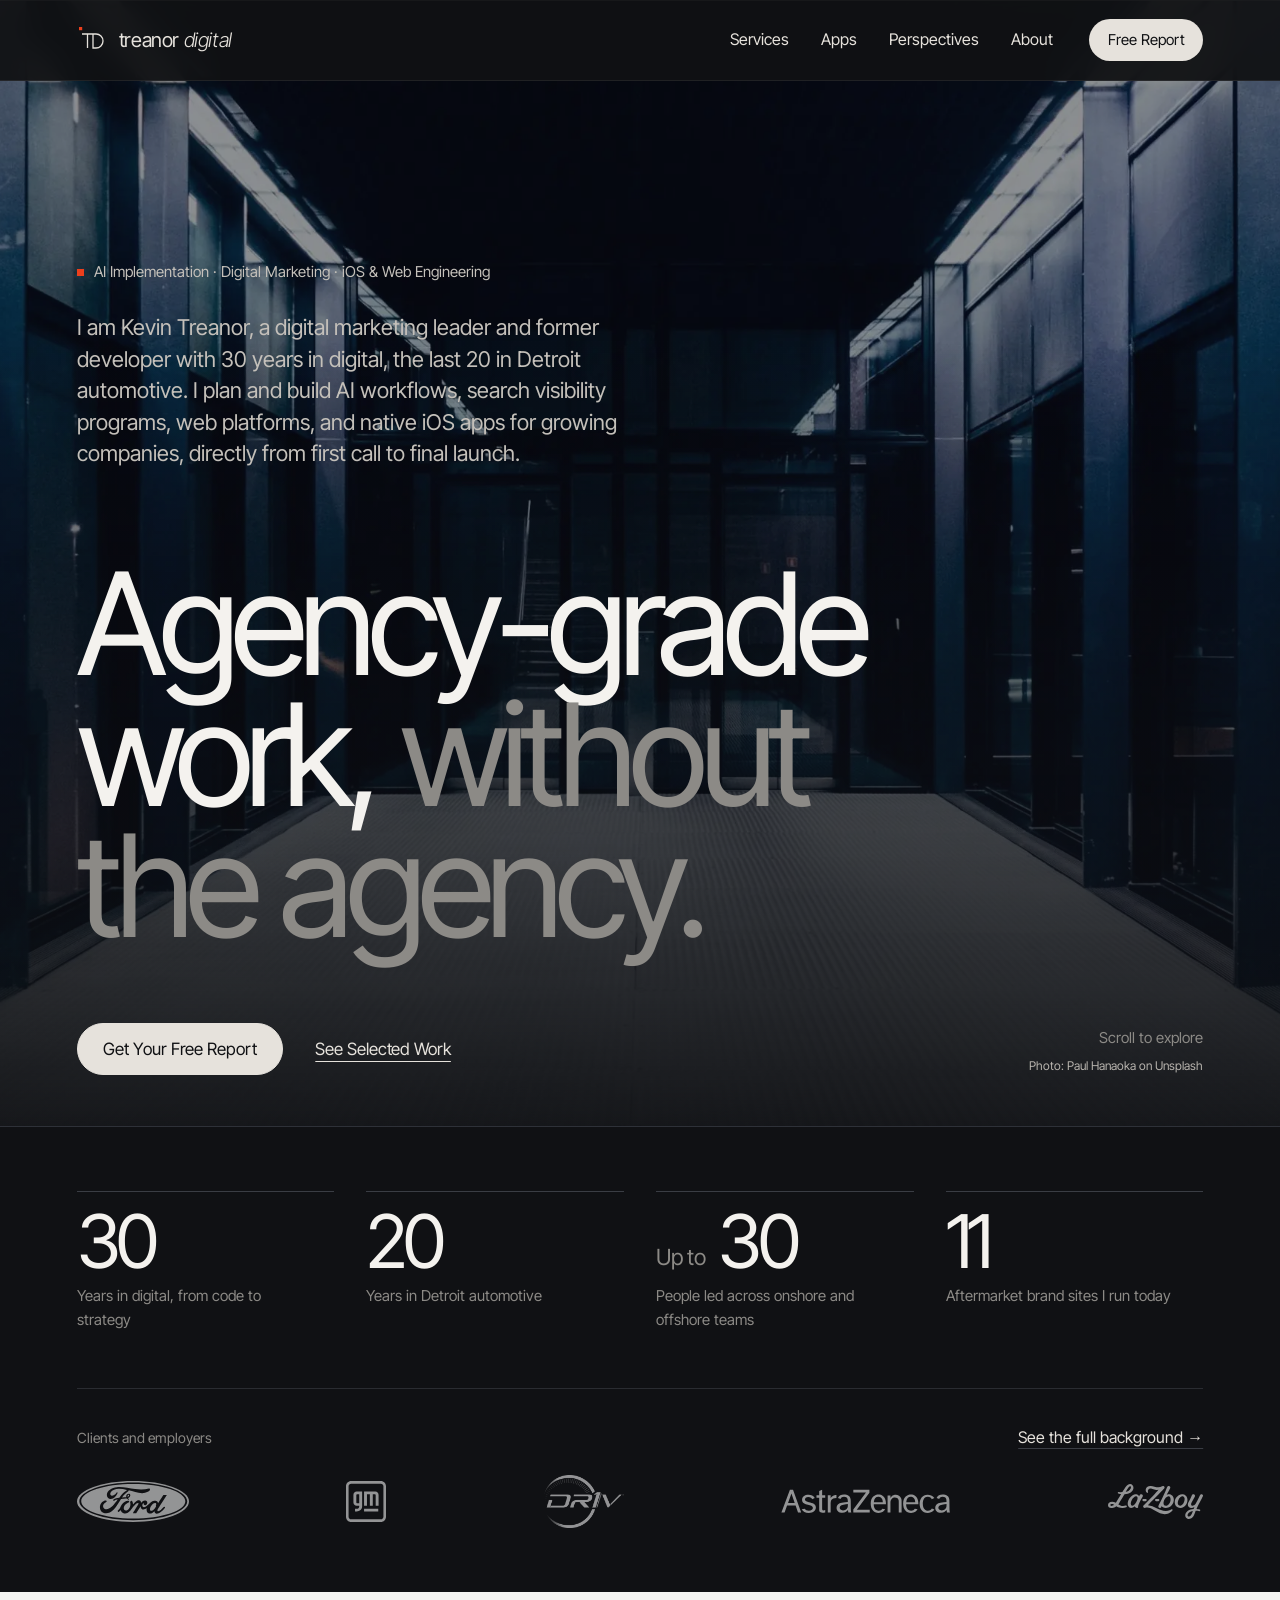
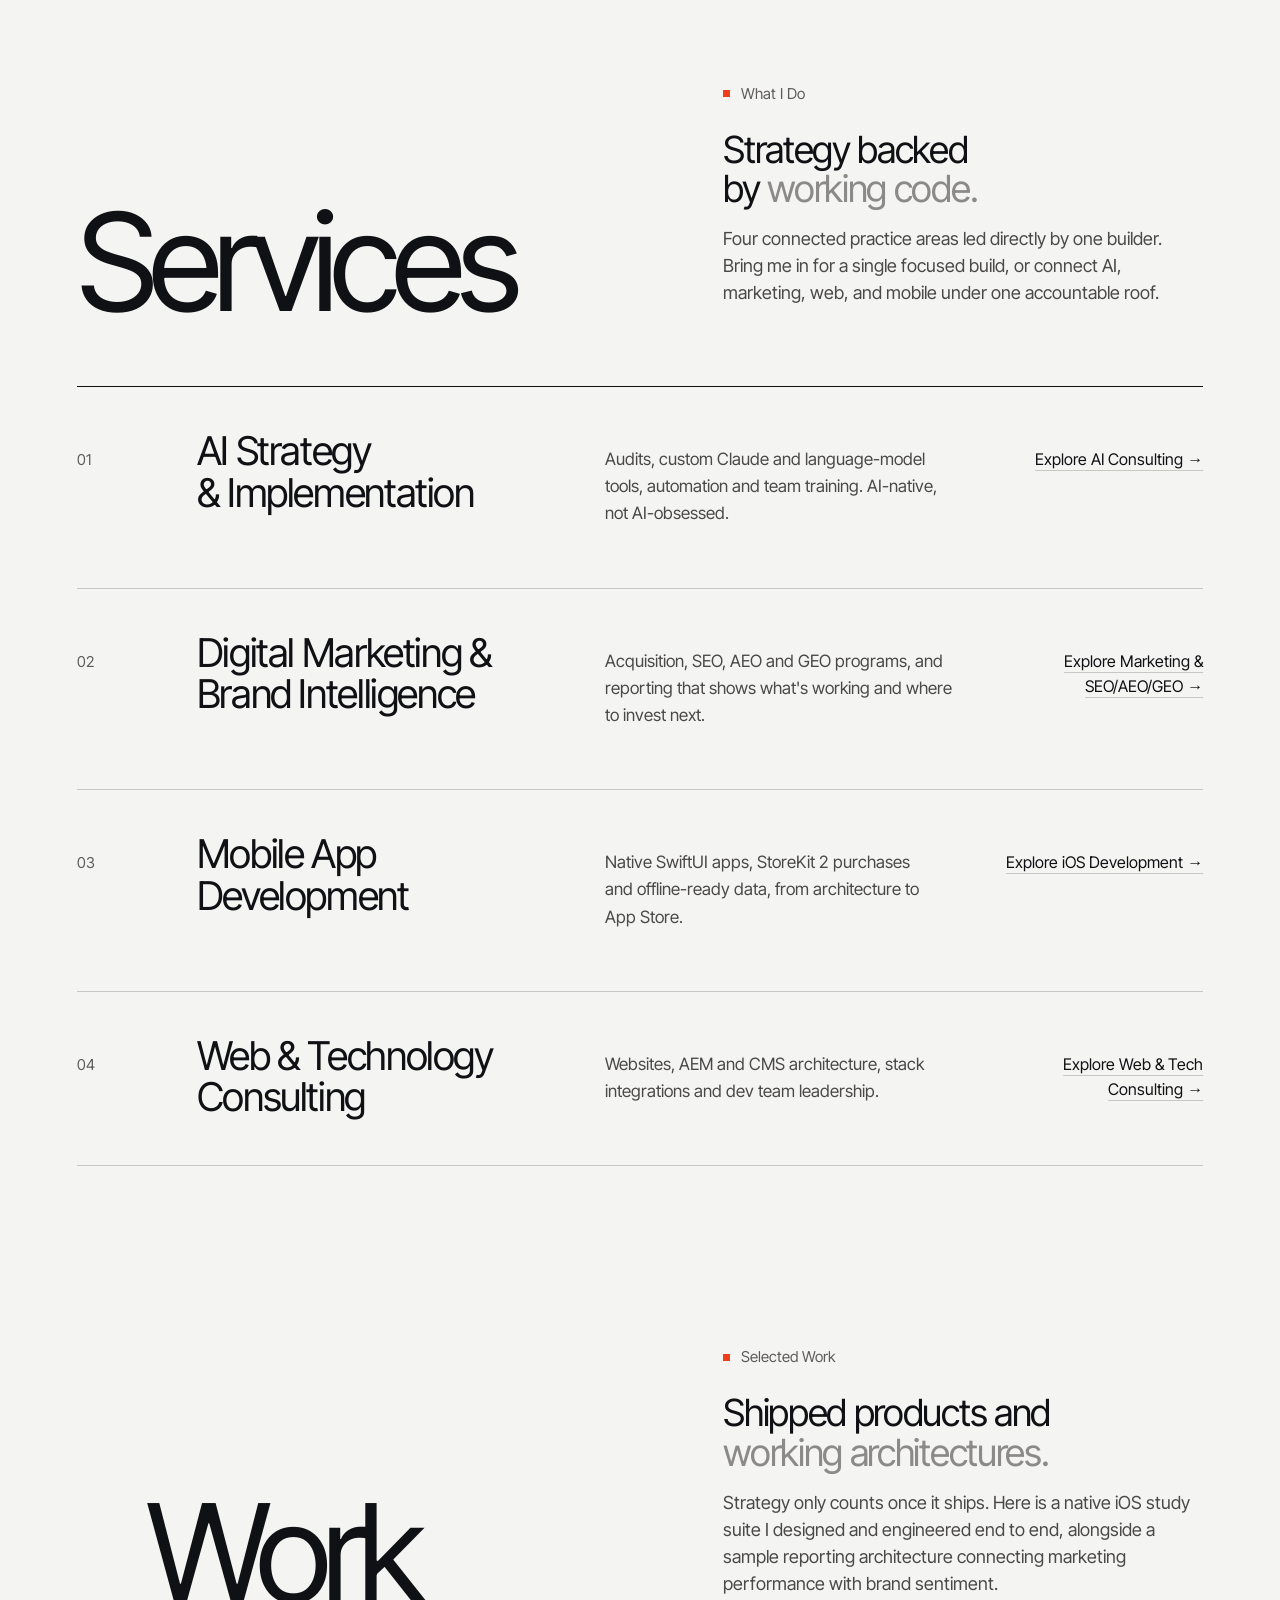
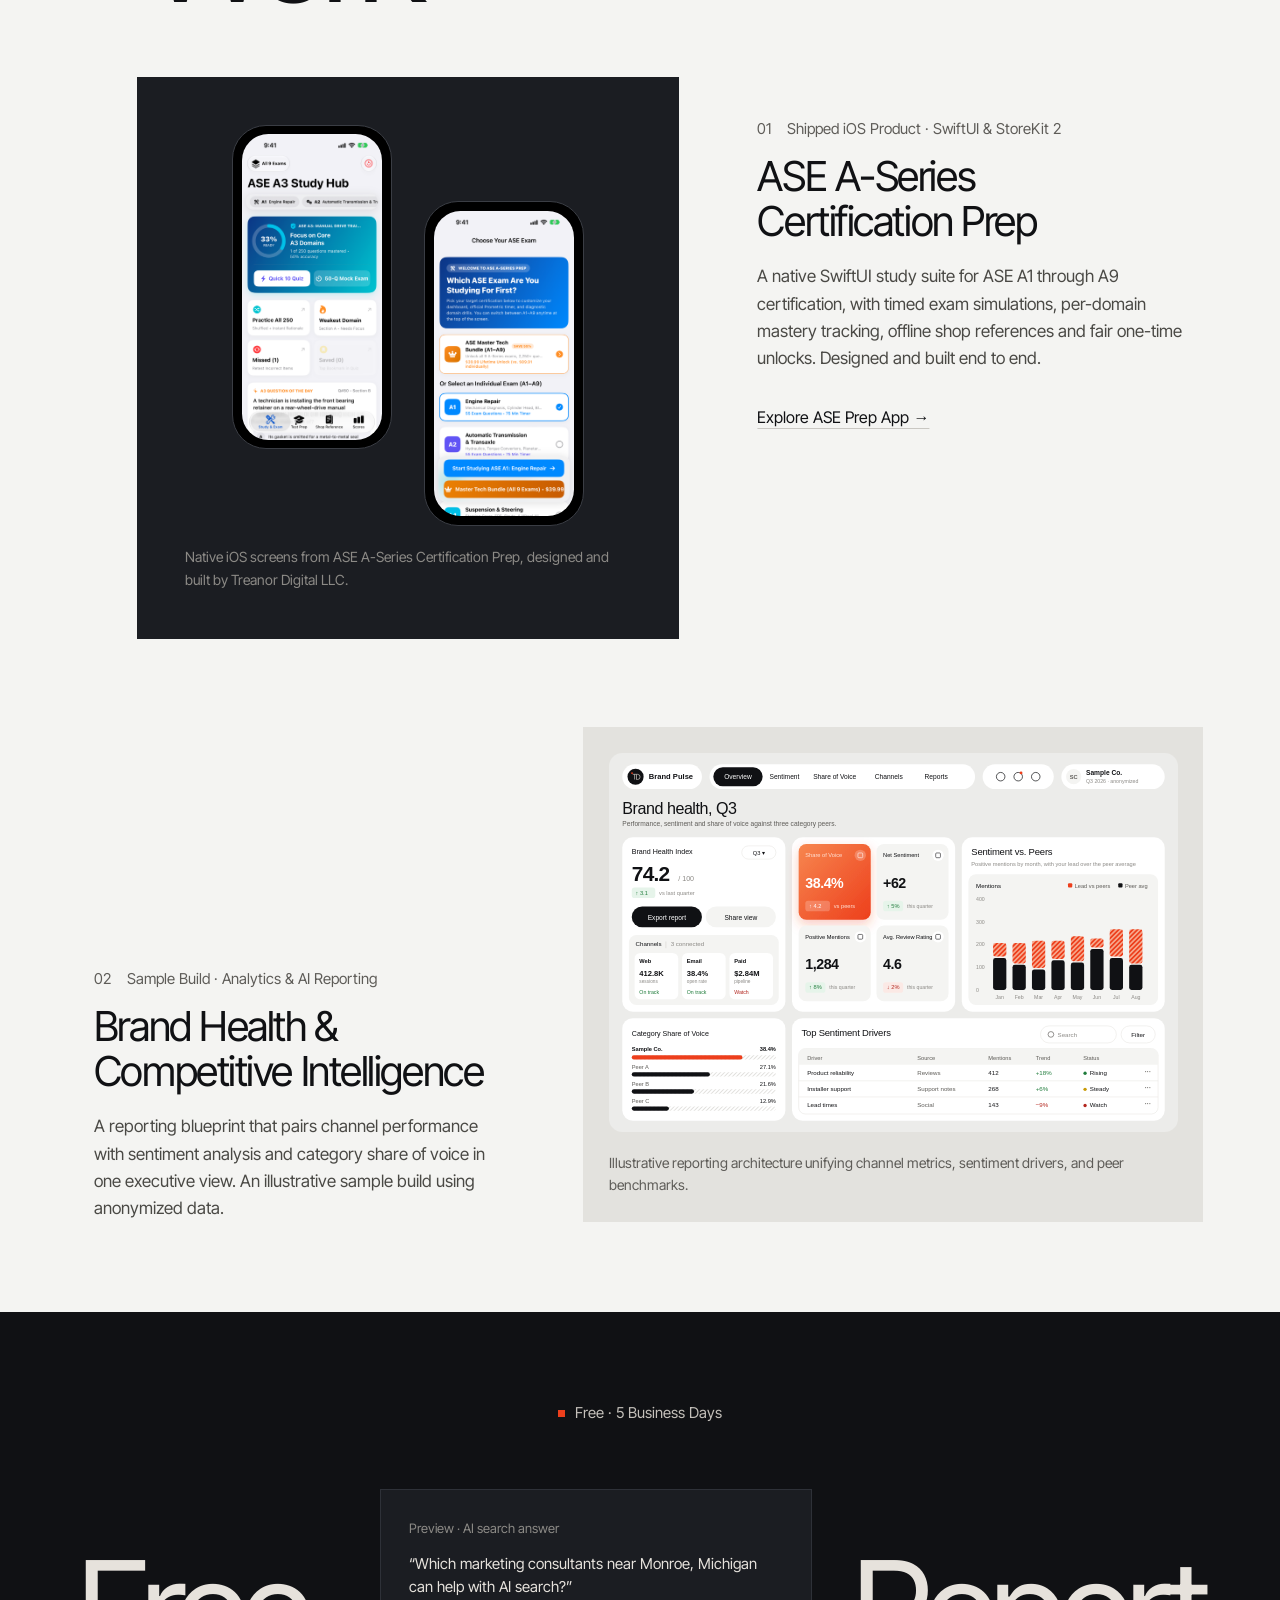
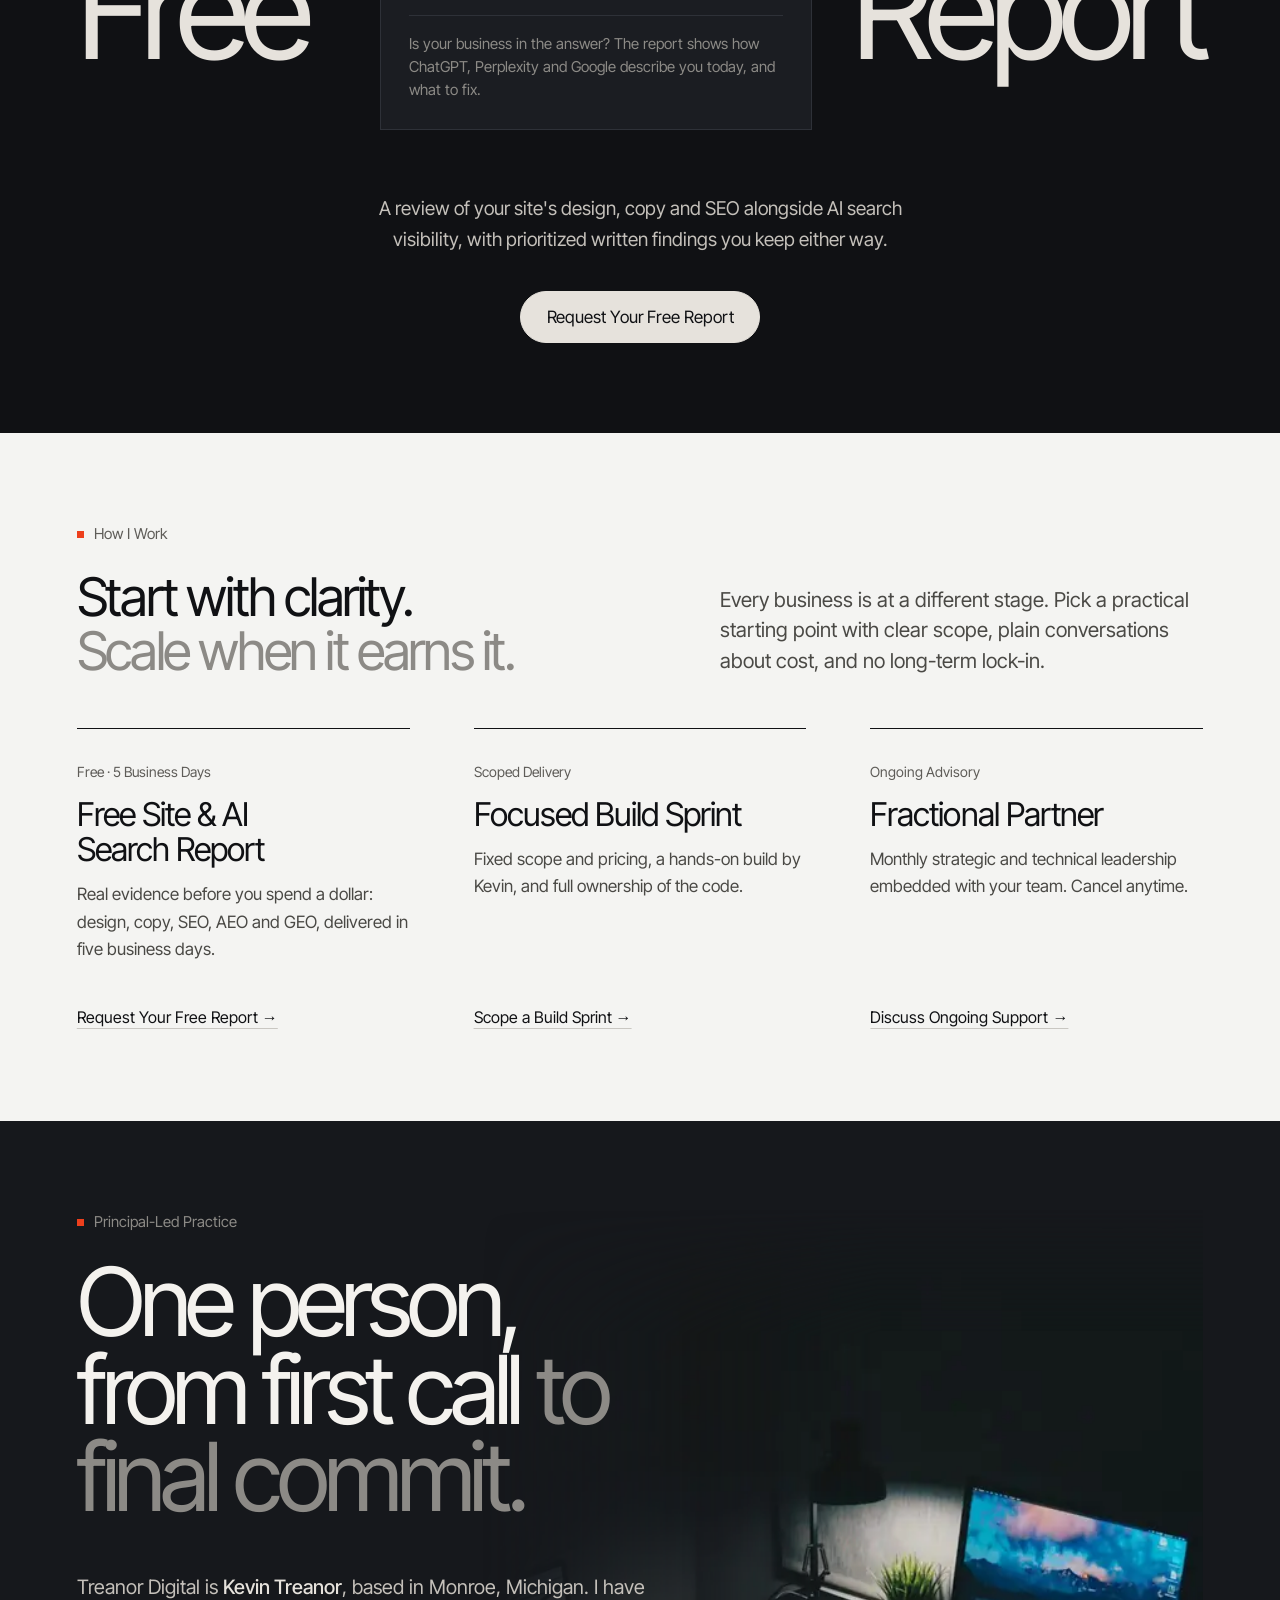
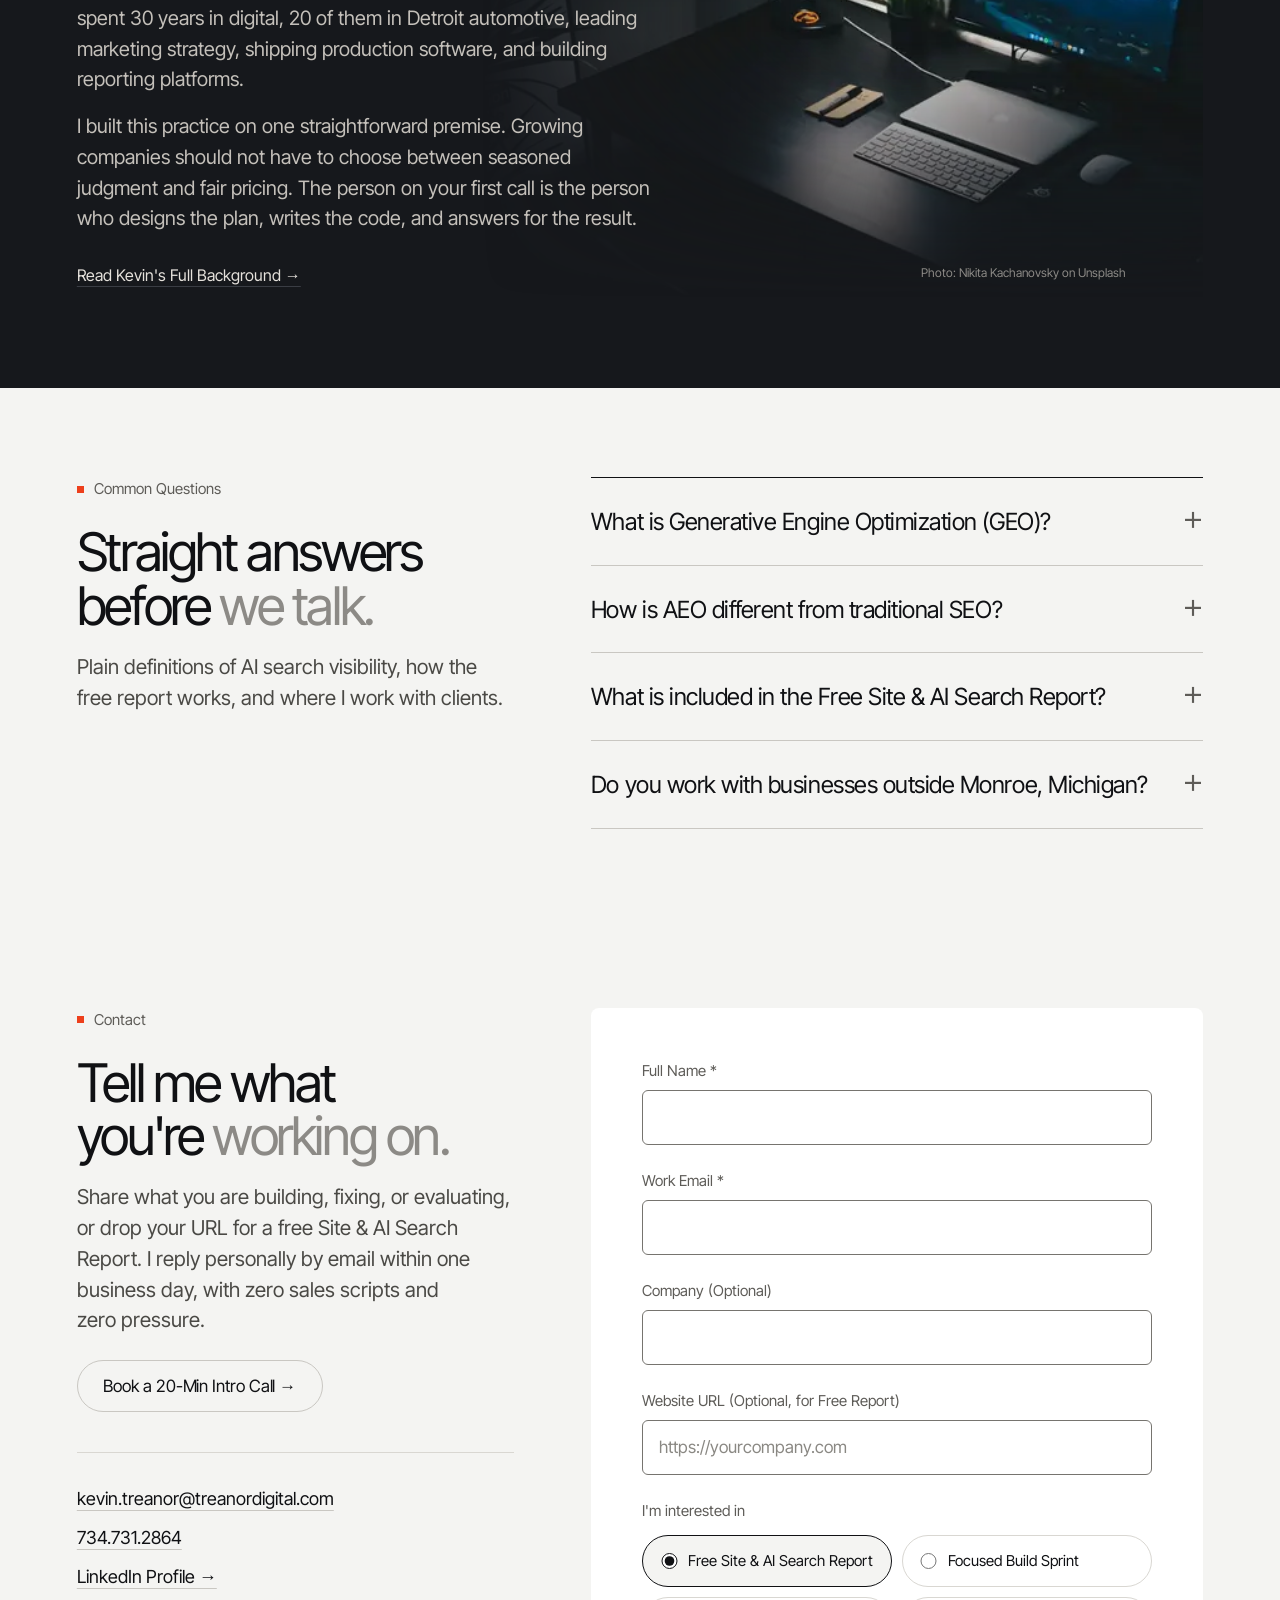
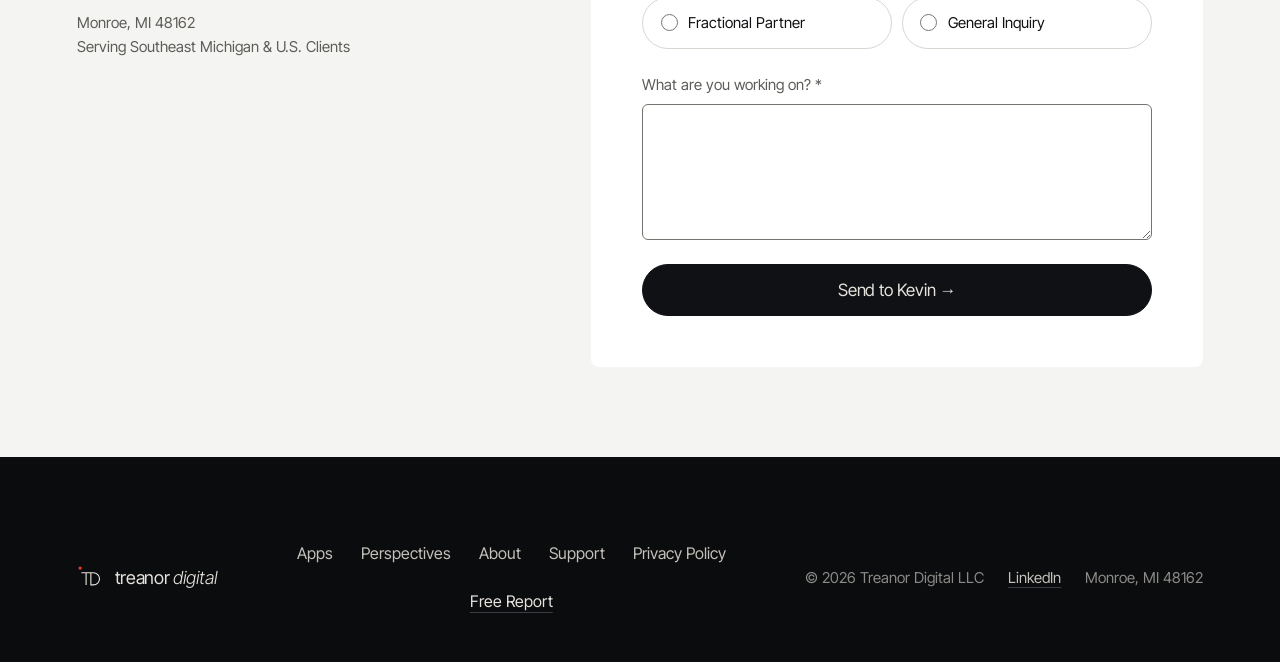
==== commit c7ac21fe: "Merge main (support page, treanorcorp.com redirects) into exo-redesign Support page converted to the" ====
--- a/index.html
+++ b/index.html
@@ -26,7 +26,7 @@
   <meta name="twitter:image" content="https://www.treanordigital.com/og-image.png" />
 
   <!-- Self-Hosted Hero Font Preload -->
-  <link rel="preload" href="./assets/fonts/cormorant-garamond-var.woff2" as="font" type="font/woff2" crossorigin />
+  <link rel="preload" href="./assets/fonts/inter-tight-var.woff2" as="font" type="font/woff2" crossorigin />
 
   <link rel="stylesheet" href="./assets/style.css" />
 
@@ -164,7 +164,10 @@
           "Digital marketing",
           "Swift",
           "SwiftUI",
-          "Adobe Experience Manager"
+          "Adobe Experience Manager",
+          "Automotive digital marketing",
+          "Automotive aftermarket",
+          "Onshore and offshore team leadership"
         ],
         "sameAs": [
           "https://www.linkedin.com/in/kevin-m-treanor/"
@@ -227,16 +230,11 @@
   <header class="site-header">
     <div class="container header-inner">
       <a href="#top" class="brand-link" aria-label="Treanor Digital Home" aria-current="page">
-        <svg class="brand-mark" width="28" height="28" viewBox="0 0 64 64" fill="none" aria-hidden="true">
-          <path class="mark-frame mark-frame-tl" pathLength="100" d="M3 52 V3 H52" stroke="#111111" stroke-width="1.4"/>
-          <path class="mark-frame mark-frame-br" pathLength="100" d="M12 61 H61 V12" stroke="#575550" stroke-width="1.4"/>
-          <g class="mark-letter mark-letter-t">
-            <rect x="13" y="16" width="18" height="3" fill="#111111"/>
-            <rect x="20.5" y="19" width="3" height="29" fill="#111111"/>
-          </g>
-          <path class="mark-letter mark-letter-d" d="M34 16 H35 A16 16 0 0 1 35 48 H28 V45 H35 A13 13 0 0 0 35 19 H34 Z" fill="#575550"/>
+        <svg class="td-mark brand-mark" width="30" height="30" viewBox="0 0 30 30" aria-hidden="true">
+          <rect class="td-mark-square" x="2" y="2" width="3.2" height="3.2"/>
+          <path class="td-mark-letters" pathLength="100" d="M5 9h11M10.5 9v14M16 9h3a7 7 0 0 1 0 14h-3z"/>
         </svg>
-        <span class="brand-wordmark">Treanor Digital</span>
+        <span class="brand-wordmark">treanor <span>digital</span></span>
       </a>
 
       <nav class="site-nav" aria-label="Primary">
@@ -269,175 +267,104 @@
 
   <main>
     <!-- 01 · HERO (ATELIER NOIR COVER) -->
-    <section id="top" class="band-noir hero" data-parallax-wrapper>
-      <div class="hero-parallax-stage" aria-hidden="true">
-        <div class="hero-layer-coord parallax-layer" data-parallax-from="-18" data-parallax-to="44">
-          MONROE, MI
-        </div>
-        <div class="hero-layer-frame parallax-layer" data-parallax-from="-32" data-parallax-to="54" aria-hidden="true">
-          <svg class="hero-mark" viewBox="0 0 64 64" fill="none" width="100%" height="100%" aria-hidden="true">
-            <path class="mark-frame mark-frame-tl" pathLength="100" d="M3 52 V3 H52" stroke="#F8F8F6" stroke-width="1.4"/>
-            <path class="mark-frame mark-frame-br" pathLength="100" d="M12 61 H61 V12" stroke="#D4D2CC" stroke-width="1.4"/>
-            <g class="mark-letter mark-letter-t">
-              <rect x="13" y="16" width="18" height="3" fill="#F8F8F6"/>
-              <rect x="20.5" y="19" width="3" height="29" fill="#F8F8F6"/>
-            </g>
-            <path class="mark-letter mark-letter-d" d="M34 16 H35 A16 16 0 0 1 35 48 H28 V45 H35 A13 13 0 0 0 35 19 H34 Z" fill="#D4D2CC"/>
-          </svg>
-        </div>
-      </div>
-
-      <div class="container">
-        <div class="hero-content">
-          <p class="eyebrow">AI Implementation · Digital Marketing · iOS &amp; Web Engineering</p>
-          <h1 id="main-content" tabindex="-1">Agency-grade work,<br /><em>without the agency.</em></h1>
-          <p class="lead hero-lead">
-            I am Kevin Treanor, a digital marketing leader and former developer with 20+ years across agency and enterprise digital teams. I plan and build AI workflows, search visibility programs, web platforms, and native iOS apps for growing companies, directly from first call to final launch.
-          </p>
+    <section id="top" class="band-noir hero hero-exo" data-parallax-wrapper>
+      <picture class="hero-media parallax-layer" data-parallax-from="0" data-parallax-to="64">
+        <source type="image/webp" srcset="./assets/images/hero-corridor-1200.webp 1200w, ./assets/images/hero-corridor-2400.webp 2400w" sizes="100vw" />
+        <img src="./assets/images/hero-corridor-1200.jpg" alt="" width="1200" height="800" fetchpriority="high" decoding="async" />
+      </picture>
+      <div class="hero-scrim" aria-hidden="true"></div>
+
+      <div class="container hero-content">
+        <p class="eyebrow">AI Implementation · Digital Marketing · iOS &amp; Web Engineering</p>
+        <p class="lead hero-lead">
+          I am Kevin Treanor, a digital marketing leader and former developer with 30 years in digital, the last 20 in Detroit automotive. I plan and build AI workflows, search visibility programs, web platforms, and native iOS apps for growing companies, directly from first call to final launch.
+        </p>
+        <h1 id="main-content" tabindex="-1">Agency-grade work, <em>without the agency.</em></h1>
+        <div class="hero-foot">
           <div class="hero-actions">
             <a href="#contact" class="btn btn-primary" data-select-service="svc-analysis">Get Your Free Report</a>
-            <a href="#work" class="btn btn-secondary">See Selected Work</a>
+            <a href="#work" class="btn btn-text">See Selected Work</a>
+          </div>
+          <div class="hero-aside">
+            <span class="scroll-cue" aria-hidden="true">Scroll to explore</span>
+            <span class="photo-credit">Photo: Paul Hanaoka on Unsplash</span>
           </div>
         </div>
       </div>
     </section>
 
     <!-- CREDENTIALS STRIP -->
-    <section class="credentials-strip" aria-label="Principal credentials">
+    <section class="credentials-strip proof-strip" aria-label="Experience at a glance">
       <div class="container">
-        <ul class="credentials-grid" role="list">
-          <li>
-            <span class="cred-label">Experience</span>
-            <span class="cred-value">20+ Years · Agency &amp; Enterprise</span>
-          </li>
-          <li>
-            <span class="cred-label">Engineering</span>
-            <span class="cred-value">AI, Web &amp; Native iOS (SwiftUI)</span>
-          </li>
-          <li>
-            <span class="cred-label">Shipped Product</span>
-            <span class="cred-value"><a href="./apps/ase-prep/">ASE A-Series Prep on iOS</a></span>
-          </li>
-          <li>
-            <span class="cred-label">Location</span>
-            <span class="cred-value">Monroe, MI 48162 · U.S. Clients</span>
-          </li>
+        <ul class="proof-stats" role="list">
+          <li><span class="proof-num">30</span><span class="proof-label">Years in digital, from code to strategy</span></li>
+          <li><span class="proof-num">20</span><span class="proof-label">Years in Detroit automotive</span></li>
+          <li><span class="proof-num"><small>Up to</small> 30</span><span class="proof-label">People led across onshore and offshore teams</span></li>
+          <li><span class="proof-num">11</span><span class="proof-label">Aftermarket brand sites I run today</span></li>
         </ul>
+        <div class="proof-names">
+          <p class="proof-names-label">Clients and employers</p>
+          <ul class="proof-name-row proof-logo-row" role="list">
+            <li class="logo-ford"><img src="./assets/images/logos/ford-mono.svg" alt="Ford" width="264" height="95" loading="lazy" decoding="async" /></li>
+            <li class="logo-gm"><img src="./assets/images/logos/gm-mono.svg" alt="General Motors" width="131" height="131" loading="lazy" decoding="async" /></li>
+            <li class="logo-driv"><img src="./assets/images/logos/driv-mono.png" alt="DRiV" width="296" height="194" loading="lazy" decoding="async" /></li>
+            <li class="logo-astrazeneca"><img src="./assets/images/logos/astrazeneca-mono.svg" alt="AstraZeneca" width="300" height="43" loading="lazy" decoding="async" /></li>
+            <li class="logo-lazboy"><img src="./assets/images/logos/lazboy-mono.svg" alt="La-Z-Boy" width="121" height="44" loading="lazy" decoding="async" /></li>
+          </ul>
+          <a href="./about/#experience" class="link-cta proof-link">See the full background &rarr;</a>
+        </div>
       </div>
     </section>
 
     <!-- 02 · SERVICES -->
     <section id="services" class="band-chalk section">
       <div class="container">
-        <div class="section-header reveal-item">
-          <div>
+        <div class="display-header reveal-item">
+          <p class="display-word" aria-hidden="true">Services</p>
+          <div class="display-aside">
             <p class="eyebrow">What I Do</p>
             <h2>Strategy backed by <em>working code.</em></h2>
-          </div>
-          <p class="lead">
-            Four connected practice areas led directly by one builder. Bring me in for a single focused build, or connect AI, marketing, web, and mobile under one accountable roof.
-          </p>
-        </div>
-
-        <div class="cards-2">
-          <article class="service-card reveal-item">
-            <svg class="service-icon" width="40" height="40" viewBox="0 0 40 40" fill="none" aria-hidden="true">
-              <rect x="13" y="13" width="14" height="14" stroke="#111111" stroke-width="1.35"/>
-              <path d="M20 16.5 L23.5 20 L20 23.5 L16.5 20 Z" fill="#575550"/>
-              <line x1="20" y1="13" x2="20" y2="7" stroke="#575550" stroke-width="1.35"/>
-              <rect x="18" y="3" width="4" height="4" stroke="#575550" stroke-width="1.25"/>
-              <line x1="20" y1="27" x2="20" y2="33" stroke="#575550" stroke-width="1.35"/>
-              <rect x="18" y="33" width="4" height="4" stroke="#575550" stroke-width="1.25"/>
-              <line x1="13" y1="20" x2="7" y2="20" stroke="#575550" stroke-width="1.35"/>
-              <rect x="3" y="18" width="4" height="4" stroke="#575550" stroke-width="1.25"/>
-              <line x1="27" y1="20" x2="33" y2="20" stroke="#575550" stroke-width="1.35"/>
-              <rect x="33" y="18" width="4" height="4" stroke="#575550" stroke-width="1.25"/>
-              <line x1="9" y1="9" x2="13" y2="13" stroke="#575550" stroke-width="1.2"/>
-              <line x1="31" y1="31" x2="27" y2="27" stroke="#575550" stroke-width="1.2"/>
-            </svg>
-            <h3>AI Strategy &amp; Implementation</h3>
-            <p class="service-desc">
-              Too many AI initiatives stall in slide decks or turn into unused subscriptions. I map where AI creates real operational speed or insight, build the workflows directly into your tools, and train your staff to run them.
+            <p class="lead">
+              Four connected practice areas led directly by one builder. Bring me in for a single focused build, or connect AI, marketing, web, and mobile under one accountable roof.
             </p>
-            <ul class="service-list" role="list">
-              <li>AI opportunity &amp; workflow audits</li>
-              <li>Custom Claude &amp; language-model internal tools</li>
-              <li>Sentiment &amp; competitive intelligence pipelines</li>
-              <li>Process automation &amp; team training</li>
-              <li>Practical usage guidelines &amp; guardrails</li>
-            </ul>
-            <p class="service-motto">AI-native, not AI-obsessed.</p>
-            <a href="./services/ai-consulting/" class="link-cta engagement-cta">Explore AI Consulting &rarr;</a>
+          </div>
+        </div>
+
+        <div class="service-rows">
+          <article class="service-row reveal-item">
+            <span class="row-num" aria-hidden="true">01</span>
+            <h3><a href="./services/ai-consulting/">AI Strategy &amp; Implementation</a></h3>
+            <div class="row-body">
+              <p class="service-desc">Audits, custom Claude and language-model tools, automation and team training. AI-native, not AI-obsessed.</p>
+            </div>
+            <a href="./services/ai-consulting/" class="link-cta row-link">Explore AI Consulting &rarr;</a>
           </article>
 
-          <article class="service-card reveal-item">
-            <svg class="service-icon" width="40" height="40" viewBox="0 0 40 40" fill="none" aria-hidden="true">
-              <path d="M5 7 V35 H35" stroke="#575550" stroke-width="1.35"/>
-              <rect x="10" y="25" width="4.5" height="10" stroke="#575550" stroke-width="1.25"/>
-              <rect x="18.5" y="20" width="4.5" height="15" stroke="#575550" stroke-width="1.25"/>
-              <rect x="27" y="14" width="4.5" height="21" stroke="#111111" stroke-width="1.35"/>
-              <polyline points="10,20 19,14 25,16 33,8" stroke="#111111" stroke-width="1.35"/>
-              <polyline points="28.5,8 33,8 33,12.5" stroke="#111111" stroke-width="1.35"/>
-            </svg>
-            <h3>Digital Marketing &amp; Brand Intelligence</h3>
-            <p class="service-desc">
-              Growing companies rarely get direct access to a strategist who connects brand perception to revenue. I build acquisition programs and clear reporting systems that show what is working, how buyers respond, and where to invest next.
-            </p>
-            <ul class="service-list" role="list">
-              <li>Web strategy, UX &amp; conversion optimization</li>
-              <li>SEO, AEO &amp; GEO (AI search visibility) programs</li>
-              <li>Paid search, social acquisition &amp; email lifecycle</li>
-              <li>Marketing analytics &amp; brand health dashboards</li>
-              <li>Competitive tracking &amp; market research</li>
-            </ul>
-            <a href="./services/digital-marketing/" class="link-cta engagement-cta">Explore Marketing &amp; SEO/AEO/GEO &rarr;</a>
+          <article class="service-row reveal-item">
+            <span class="row-num" aria-hidden="true">02</span>
+            <h3><a href="./services/digital-marketing/">Digital Marketing &amp; Brand Intelligence</a></h3>
+            <div class="row-body">
+              <p class="service-desc">Acquisition, SEO, AEO and GEO programs, and reporting that shows what's working and where to invest next.</p>
+            </div>
+            <a href="./services/digital-marketing/" class="link-cta row-link">Explore Marketing &amp; SEO/AEO/GEO &rarr;</a>
           </article>
 
-          <article class="service-card reveal-item">
-            <svg class="service-icon" width="40" height="40" viewBox="0 0 40 40" fill="none" aria-hidden="true">
-              <rect x="10" y="4" width="20" height="32" rx="2.5" stroke="#111111" stroke-width="1.35"/>
-              <line x1="17" y1="7.5" x2="23" y2="7.5" stroke="#575550" stroke-width="1.35"/>
-              <rect x="13.5" y="11.5" width="13" height="7" stroke="#575550" stroke-width="1.25"/>
-              <rect x="13.5" y="21" width="5.5" height="6.5" stroke="#575550" stroke-width="1.25"/>
-              <rect x="21" y="21" width="5.5" height="6.5" stroke="#111111" stroke-width="1.25"/>
-              <line x1="16.5" y1="32.5" x2="23.5" y2="32.5" stroke="#111111" stroke-width="1.35"/>
-            </svg>
-            <h3>Mobile App Development</h3>
-            <p class="service-desc">
-              From product architecture to App Store submission, I design and engineer native iOS applications built for daily use. Clean SwiftUI interfaces, reliable offline storage, and straightforward one-time or subscription purchases.
-            </p>
-            <ul class="service-list" role="list">
-              <li>Native iOS engineering (Swift &amp; SwiftUI)</li>
-              <li>Product architecture &amp; Apple interface design</li>
-              <li>StoreKit 2 in-app purchase integration</li>
-              <li>Offline-capable mobile data architecture</li>
-              <li>App Store submission &amp; ongoing iteration</li>
-            </ul>
-            <a href="./services/ios-app-development/" class="link-cta engagement-cta">Explore iOS Development &rarr;</a>
+          <article class="service-row reveal-item">
+            <span class="row-num" aria-hidden="true">03</span>
+            <h3><a href="./services/ios-app-development/">Mobile App Development</a></h3>
+            <div class="row-body">
+              <p class="service-desc">Native SwiftUI apps, StoreKit 2 purchases and offline-ready data, from architecture to App Store.</p>
+            </div>
+            <a href="./services/ios-app-development/" class="link-cta row-link">Explore iOS Development &rarr;</a>
           </article>
 
-          <article class="service-card reveal-item">
-            <svg class="service-icon" width="40" height="40" viewBox="0 0 40 40" fill="none" aria-hidden="true">
-              <rect x="4" y="7" width="32" height="26" stroke="#575550" stroke-width="1.35"/>
-              <line x1="4" y1="13" x2="36" y2="13" stroke="#575550" stroke-width="1.25"/>
-              <rect x="7" y="9.25" width="1.75" height="1.75" fill="#111111"/>
-              <rect x="10.75" y="9.25" width="1.75" height="1.75" fill="#575550"/>
-              <polyline points="15,19 11,23 15,27" stroke="#111111" stroke-width="1.4"/>
-              <line x1="21.5" y1="18" x2="18.5" y2="28" stroke="#575550" stroke-width="1.35"/>
-              <polyline points="25,19 29,23 25,27" stroke="#111111" stroke-width="1.4"/>
-            </svg>
-            <h3>Web &amp; Technology Consulting</h3>
-            <p class="service-desc">
-              Strategy falls apart when the advisor cannot build. With a background in hands-on development, I architect modern web platforms and clean tool integrations, coding where it counts and directing specialists when scale requires it.
-            </p>
-            <ul class="service-list" role="list">
-              <li>Custom websites &amp; web applications</li>
-              <li>Adobe Experience Manager (AEM) &amp; CMS architecture</li>
-              <li>Marketing stack audits &amp; system integrations</li>
-              <li>Learning management (LMS) setup &amp; rollout</li>
-              <li>Technical advisory &amp; dev team leadership</li>
-            </ul>
-            <a href="./services/web-technology-consulting/" class="link-cta engagement-cta">Explore Web &amp; Tech Consulting &rarr;</a>
+          <article class="service-row reveal-item">
+            <span class="row-num" aria-hidden="true">04</span>
+            <h3><a href="./services/web-technology-consulting/">Web &amp; Technology Consulting</a></h3>
+            <div class="row-body">
+              <p class="service-desc">Websites, AEM and CMS architecture, stack integrations and dev team leadership.</p>
+            </div>
+            <a href="./services/web-technology-consulting/" class="link-cta row-link">Explore Web &amp; Tech Consulting &rarr;</a>
           </article>
         </div>
       </div>
@@ -446,14 +373,15 @@
     <!-- 03 · SELECTED WORK (SHIPPED PRODUCT + ARCHITECTURE SAMPLE) -->
     <section id="work" class="band-chalk section">
       <div class="container">
-        <div class="section-header reveal-item">
-          <div>
+        <div class="display-header display-header-indent reveal-item">
+          <p class="display-word" aria-hidden="true">Work</p>
+          <div class="display-aside">
             <p class="eyebrow">Selected Work</p>
             <h2>Shipped products and <em>working architectures.</em></h2>
-          </div>
-          <p class="lead">
-            Strategy only counts once it ships. Here is a native iOS study suite I designed and engineered end to end, alongside a sample reporting architecture connecting marketing performance with brand sentiment.
-          </p>
+            <p class="lead">
+              Strategy only counts once it ships. Here is a native iOS study suite I designed and engineered end to end, alongside a sample reporting architecture connecting marketing performance with brand sentiment.
+            </p>
+          </div>
         </div>
 
         <div class="work-list">
@@ -466,31 +394,7 @@
               </div>
               <h3>ASE A-Series Certification Prep</h3>
 
-              <div class="work-beats">
-                <div class="work-beat">
-                  <span class="work-beat-label">The Challenge</span>
-                  <p>Working automotive technicians studying for ASE A1 through A9 certification exams were stuck with outdated web portals, ad-heavy study apps, or recurring monthly subscriptions that fail offline in the shop.</p>
-                </div>
-                <div class="work-beat">
-                  <span class="work-beat-label">What I Built</span>
-                  <p>A native SwiftUI iOS study suite covering all nine A-Series exam blueprints with timed Prometric-style simulations, per-domain mastery tracking, offline shop references, and fair one-time StoreKit 2 unlocks.</p>
-                </div>
-                <div class="work-beat">
-                  <span class="work-beat-label">Why It Matters</span>
-                  <p>Demonstrates end-to-end native product execution: interface craft, local-first data design, clean monetization, and privacy-by-default engineering built by one person.</p>
-                </div>
-              </div>
-
-              <dl class="work-specs">
-                <div>
-                  <dt>Stack</dt>
-                  <dd>Swift · SwiftUI · StoreKit 2 · Offline Local Storage</dd>
-                </div>
-                <div>
-                  <dt>Scope</dt>
-                  <dd>Product architecture, UI design, engineering &amp; support</dd>
-                </div>
-              </dl>
+              <p class="work-summary">A native SwiftUI study suite for ASE A1 through A9 certification, with timed exam simulations, per-domain mastery tracking, offline shop references and fair one-time unlocks. Designed and built end to end.</p>
 
               <a href="./apps/ase-prep/" class="link-cta work-cta">
                 Explore ASE Prep App &rarr;
@@ -535,39 +439,15 @@
               </div>
               <h3>Brand Health &amp; Competitive Intelligence</h3>
 
-              <div class="work-beats">
-                <div class="work-beat">
-                  <span class="work-beat-label">The Challenge</span>
-                  <p>Leadership teams drown in disconnected channel reports (web traffic, email opens, sales) while staying blind to how buyers actually feel about the brand compared to category peers.</p>
-                </div>
-                <div class="work-beat">
-                  <span class="work-beat-label">The Architecture</span>
-                  <p>A unified reporting blueprint pairing core digital performance metrics with automated sentiment analysis and category share-of-voice tracking in a single executive view.</p>
-                </div>
-                <div class="work-beat">
-                  <span class="work-beat-label">Why It Matters</span>
-                  <p>Replaces fragmented spreadsheets with one clear view for budget allocation, messaging adjustments, and product priorities.</p>
-                </div>
-              </div>
-
-              <dl class="work-specs">
-                <div>
-                  <dt>Intelligence</dt>
-                  <dd>Channel Metrics + Sentiment Analysis + Peer Benchmarks</dd>
-                </div>
-                <div>
-                  <dt>Build Note</dt>
-                  <dd>Illustrative sample architecture using anonymized data</dd>
-                </div>
-              </dl>
+              <p class="work-summary">A reporting blueprint that pairs channel performance with sentiment analysis and category share of voice in one executive view. An illustrative sample build using anonymized data.</p>
             </div>
 
             <figure class="work-stage work-stage-dashboard">
               <img
                 src="./assets/images/brand-health-dashboard.svg"
                 alt="Sample brand health reporting dashboard pairing channel metrics, customer sentiment trends, and competitive share of voice"
-                width="960"
-                height="600"
+                width="1200"
+                height="800"
                 loading="lazy"
                 decoding="async"
               />
@@ -580,6 +460,26 @@
       </div>
     </section>
 
+
+    <!-- FREE REPORT · SIGNATURE MOMENT -->
+    <section id="report" class="band-noir section report-band" aria-labelledby="report-heading">
+      <div class="container">
+        <p class="eyebrow">Free · 5 Business Days</p>
+        <h2 id="report-heading" class="visually-hidden">Free Site &amp; AI Search Report</h2>
+        <div class="report-stage reveal-item">
+          <span class="report-word" aria-hidden="true">Free</span>
+          <div class="report-card">
+            <div class="report-card-label">Preview · AI search answer</div>
+            <p class="report-card-q">&ldquo;Which marketing consultants near Monroe, Michigan can help with AI search?&rdquo;</p>
+            <p class="report-card-a">Is your business in the answer? The report shows how ChatGPT, Perplexity and Google describe you today, and what to fix.</p>
+          </div>
+          <span class="report-word" aria-hidden="true">Report</span>
+        </div>
+        <p class="report-lead">A review of your site's design, copy and SEO alongside AI search visibility, with prioritized written findings you keep either way.</p>
+        <a href="./seo-aeo-geo-audit/" class="btn btn-primary">Request Your Free Report</a>
+      </div>
+    </section>
+
     <!-- 04 · HOW I WORK (ENGAGEMENT MODELS) -->
     <section id="how-we-work" class="band-chalk section">
       <div class="container">
@@ -596,27 +496,10 @@
         <div class="cards-3">
           <article class="service-card reveal-item">
             <div class="engagement-top">
-              <svg class="service-icon" width="40" height="40" viewBox="0 0 40 40" fill="none" aria-hidden="true">
-                <path d="M6 4 H24 L30 10 V19" stroke="#575550" stroke-width="1.35"/>
-                <path d="M6 4 V35 H19" stroke="#575550" stroke-width="1.35"/>
-                <polyline points="24,4 24,10 30,10" stroke="#575550" stroke-width="1.25"/>
-                <line x1="11" y1="14" x2="22" y2="14" stroke="#575550" stroke-width="1.25"/>
-                <line x1="11" y1="19" x2="18.5" y2="19" stroke="#575550" stroke-width="1.25"/>
-                <line x1="11" y1="24" x2="16" y2="24" stroke="#575550" stroke-width="1.25"/>
-                <circle cx="26.5" cy="26.5" r="6.5" stroke="#111111" stroke-width="1.4"/>
-                <line x1="31.2" y1="31.2" x2="36" y2="36" stroke="#111111" stroke-width="1.5"/>
-              </svg>
               <span class="engagement-tag">Free · 5 Business Days</span>
             </div>
             <h3>Free Site &amp; AI Search Report</h3>
-            <p class="service-desc">
-              Start with real evidence before spending a dollar. I review your website's design, copy, and SEO alongside AEO and GEO, showing how search engines and AI assistants like ChatGPT and Perplexity describe your business today.
-            </p>
-            <ul class="service-list" role="list">
-              <li>Website review (design, copy, structure &amp; SEO)</li>
-              <li>AI search visibility (AEO &amp; GEO) baseline</li>
-              <li>Prioritized written findings you keep regardless</li>
-            </ul>
+            <p class="service-desc">Real evidence before you spend a dollar: design, copy, SEO, AEO and GEO, delivered in five business days.</p>
             <a href="./seo-aeo-geo-audit/" class="link-cta engagement-cta">
               Request Your Free Report &rarr;
             </a>
@@ -624,24 +507,10 @@
 
           <article class="service-card reveal-item">
             <div class="engagement-top">
-              <svg class="service-icon" width="40" height="40" viewBox="0 0 40 40" fill="none" aria-hidden="true">
-                <rect x="5" y="22" width="13" height="13" stroke="#575550" stroke-width="1.35"/>
-                <rect x="21" y="22" width="13" height="13" stroke="#575550" stroke-width="1.35"/>
-                <rect x="5" y="6" width="13" height="13" stroke="#575550" stroke-width="1.35"/>
-                <rect x="23" y="4" width="13" height="13" stroke="#111111" stroke-width="1.4"/>
-                <rect x="27.5" y="8.5" width="4" height="4" fill="#111111"/>
-              </svg>
               <span class="engagement-tag">Scoped Delivery</span>
             </div>
             <h3>Focused Build Sprint</h3>
-            <p class="service-desc">
-              Turn top priorities into working software, AI workflows, native iOS apps, reporting dashboards, or a modern web rebuild. Clear milestones, fixed deliverables, and full code ownership.
-            </p>
-            <ul class="service-list" role="list">
-              <li>Defined scope &amp; fixed project pricing</li>
-              <li>Hands-on architecture and build by Kevin</li>
-              <li>Full ownership &amp; team handoff training</li>
-            </ul>
+            <p class="service-desc">Fixed scope and pricing, a hands-on build by Kevin, and full ownership of the code.</p>
             <a href="#contact" class="link-cta engagement-cta" data-select-service="svc-sprint">
               Scope a Build Sprint &rarr;
             </a>
@@ -649,22 +518,10 @@
 
           <article class="service-card reveal-item">
             <div class="engagement-top">
-              <svg class="service-icon" width="40" height="40" viewBox="0 0 40 40" fill="none" aria-hidden="true">
-                <circle cx="15.5" cy="20" r="10.5" stroke="#575550" stroke-width="1.35"/>
-                <circle cx="24.5" cy="20" r="10.5" stroke="#111111" stroke-width="1.35"/>
-                <path d="M20 16.5 L23 20 L20 23.5 L17 20 Z" fill="#111111"/>
-              </svg>
               <span class="engagement-tag">Ongoing Advisory</span>
             </div>
             <h3>Fractional Partner</h3>
-            <p class="service-desc">
-              Ongoing access to an experienced digital and technical leader embedded alongside your team. Built for founders and operators who want steady direction without a full-time hire.
-            </p>
-            <ul class="service-list" role="list">
-              <li>Monthly strategic &amp; technical leadership</li>
-              <li>Vendor, agency &amp; dev team oversight</li>
-              <li>Flexible monthly cadence, cancel anytime</li>
-            </ul>
+            <p class="service-desc">Monthly strategic and technical leadership embedded with your team. Cancel anytime.</p>
             <a href="#contact" class="link-cta engagement-cta" data-select-service="svc-advisory">
               Discuss Ongoing Support &rarr;
             </a>
@@ -674,53 +531,32 @@
     </section>
 
     <!-- 05 · ABOUT / PRINCIPAL (ATELIER NOIR SHOWCASE BAND) -->
-    <section id="about" class="band-noir section noir-showcase" data-parallax-wrapper>
-      <div class="noir-parallax-mark parallax-layer" data-parallax-from="-56" data-parallax-to="68" aria-hidden="true">
-        <svg viewBox="0 0 64 64" fill="none" width="100%" height="100%" aria-hidden="true">
-          <path d="M3 52 V3 H52" stroke="#F8F8F6" stroke-width="1.4"/>
-          <path d="M12 61 H61 V12" stroke="#D4D2CC" stroke-width="1.4"/>
-          <rect x="13" y="16" width="18" height="3" fill="#F8F8F6"/>
-          <rect x="20.5" y="19" width="3" height="29" fill="#F8F8F6"/>
-          <path d="M34 16 H35 A16 16 0 0 1 35 48 H28 V45 H35 A13 13 0 0 0 35 19 H34 Z" fill="#D4D2CC"/>
-        </svg>
-      </div>
-      <div class="noir-parallax-accent parallax-layer" data-parallax-from="-30" data-parallax-to="54" aria-hidden="true"></div>
-
-      <div class="container noir-showcase-inner">
-        <div class="section-header reveal-item">
-          <div>
+    <section id="about" class="band-noir section noir-showcase">
+      <div class="container">
+        <div class="about-layout">
+          <div class="reveal-item">
             <p class="eyebrow">Principal-Led Practice</p>
-            <h2>One person, from first call<br /><em>to final commit.</em></h2>
-          </div>
-          <div class="about-copy">
-            <p>
-              Treanor Digital is <strong class="about-principal">Kevin Treanor</strong>, based in Monroe, Michigan. I have spent 20+ years across agency and enterprise digital teams leading marketing strategy, shipping production software, and building reporting platforms.
-            </p>
-            <p>
-              I built this practice on one straightforward premise. Growing companies should not have to choose between seasoned judgment and fair pricing. The person on your first call is the person who designs the plan, writes the code, and answers for the result.
-            </p>
+            <h2>One person, from first call <em>to final commit.</em></h2>
+            <div class="about-copy">
+              <p>
+                Treanor Digital is <strong class="about-principal">Kevin Treanor</strong>, based in Monroe, Michigan. I have spent 30 years in digital, 20 of them in Detroit automotive, leading marketing strategy, shipping production software, and building reporting platforms.
+              </p>
+              <p>
+                I built this practice on one straightforward premise. Growing companies should not have to choose between seasoned judgment and fair pricing. The person on your first call is the person who designs the plan, writes the code, and answers for the result.
+              </p>
+            </div>
             <div class="about-actions">
               <a href="./about/" class="link-cta">Read Kevin's Full Background &rarr;</a>
             </div>
           </div>
-        </div>
-
-        <div class="matrix-3">
-          <article class="matrix-cell reveal-item">
-            <span class="pillar-num" aria-hidden="true">01</span>
-            <h3 class="about-card-title">Direct Access</h3>
-            <p class="about-card-copy">You work directly with me from day one. Your project is never passed down to junior coordinators or outside account layers.</p>
-          </article>
-          <article class="matrix-cell reveal-item">
-            <span class="pillar-num" aria-hidden="true">02</span>
-            <h3 class="about-card-title">Strategy You Can Run</h3>
-            <p class="about-card-copy">I do not drop off a slide deck and walk away. I build the software, workflows, and reporting alongside your team so you own every piece.</p>
-          </article>
-          <article class="matrix-cell reveal-item">
-            <span class="pillar-num" aria-hidden="true">03</span>
-            <h3 class="about-card-title">Clear Scope</h3>
-            <p class="about-card-copy">Fixed deliverables, plain conversations about cost, and flexible engagements with no long-term lock-in.</p>
-          </article>
+
+          <figure class="about-figure reveal-item">
+            <picture>
+              <source type="image/webp" srcset="./assets/images/workspace-desk-800.webp 800w, ./assets/images/workspace-desk-1600.webp 1600w" sizes="(min-width: 62rem) 62vw, 100vw" />
+              <img src="./assets/images/workspace-desk-1600.jpg" alt="A lamp-lit desk with a monitor, laptop and notebook in a dark room" width="1600" height="1096" loading="lazy" decoding="async" />
+            </picture>
+            <figcaption>Photo: Nikita Kachanovsky on Unsplash</figcaption>
+          </figure>
         </div>
       </div>
     </section>
@@ -940,14 +776,11 @@
   <footer class="band-noir site-footer">
     <div class="container footer-inner">
       <a href="#top" class="brand-link footer-brand" aria-label="Treanor Digital Back to top">
-        <svg width="24" height="24" viewBox="0 0 64 64" fill="none" aria-hidden="true">
-          <path d="M3 52 V3 H52" stroke="#F8F8F6" stroke-width="1.4"/>
-          <path d="M12 61 H61 V12" stroke="#D4D2CC" stroke-width="1.4"/>
-          <rect x="13" y="16" width="18" height="3" fill="#F8F8F6"/>
-          <rect x="20.5" y="19" width="3" height="29" fill="#F8F8F6"/>
-          <path d="M34 16 H35 A16 16 0 0 1 35 48 H28 V45 H35 A13 13 0 0 0 35 19 H34 Z" fill="#D4D2CC"/>
+        <svg class="td-mark brand-mark" width="26" height="26" viewBox="0 0 30 30" aria-hidden="true">
+          <rect class="td-mark-square" x="2" y="2" width="3.2" height="3.2"/>
+          <path class="td-mark-letters" pathLength="100" d="M5 9h11M10.5 9v14M16 9h3a7 7 0 0 1 0 14h-3z"/>
         </svg>
-        <span class="brand-wordmark">Treanor Digital</span>
+        <span class="brand-wordmark">treanor <span>digital</span></span>
       </a>
 
       <nav class="footer-nav" aria-label="Footer">
--- a/assets/style.css
+++ b/assets/style.css
@@ -3166,3 +3166,7 @@
 #contact .split-layout {
   align-items: start;
 }
+
+.subpage-hero h1 + .lead {
+  margin-block-start: clamp(1.5rem, 3vw, 2.5rem);
+}
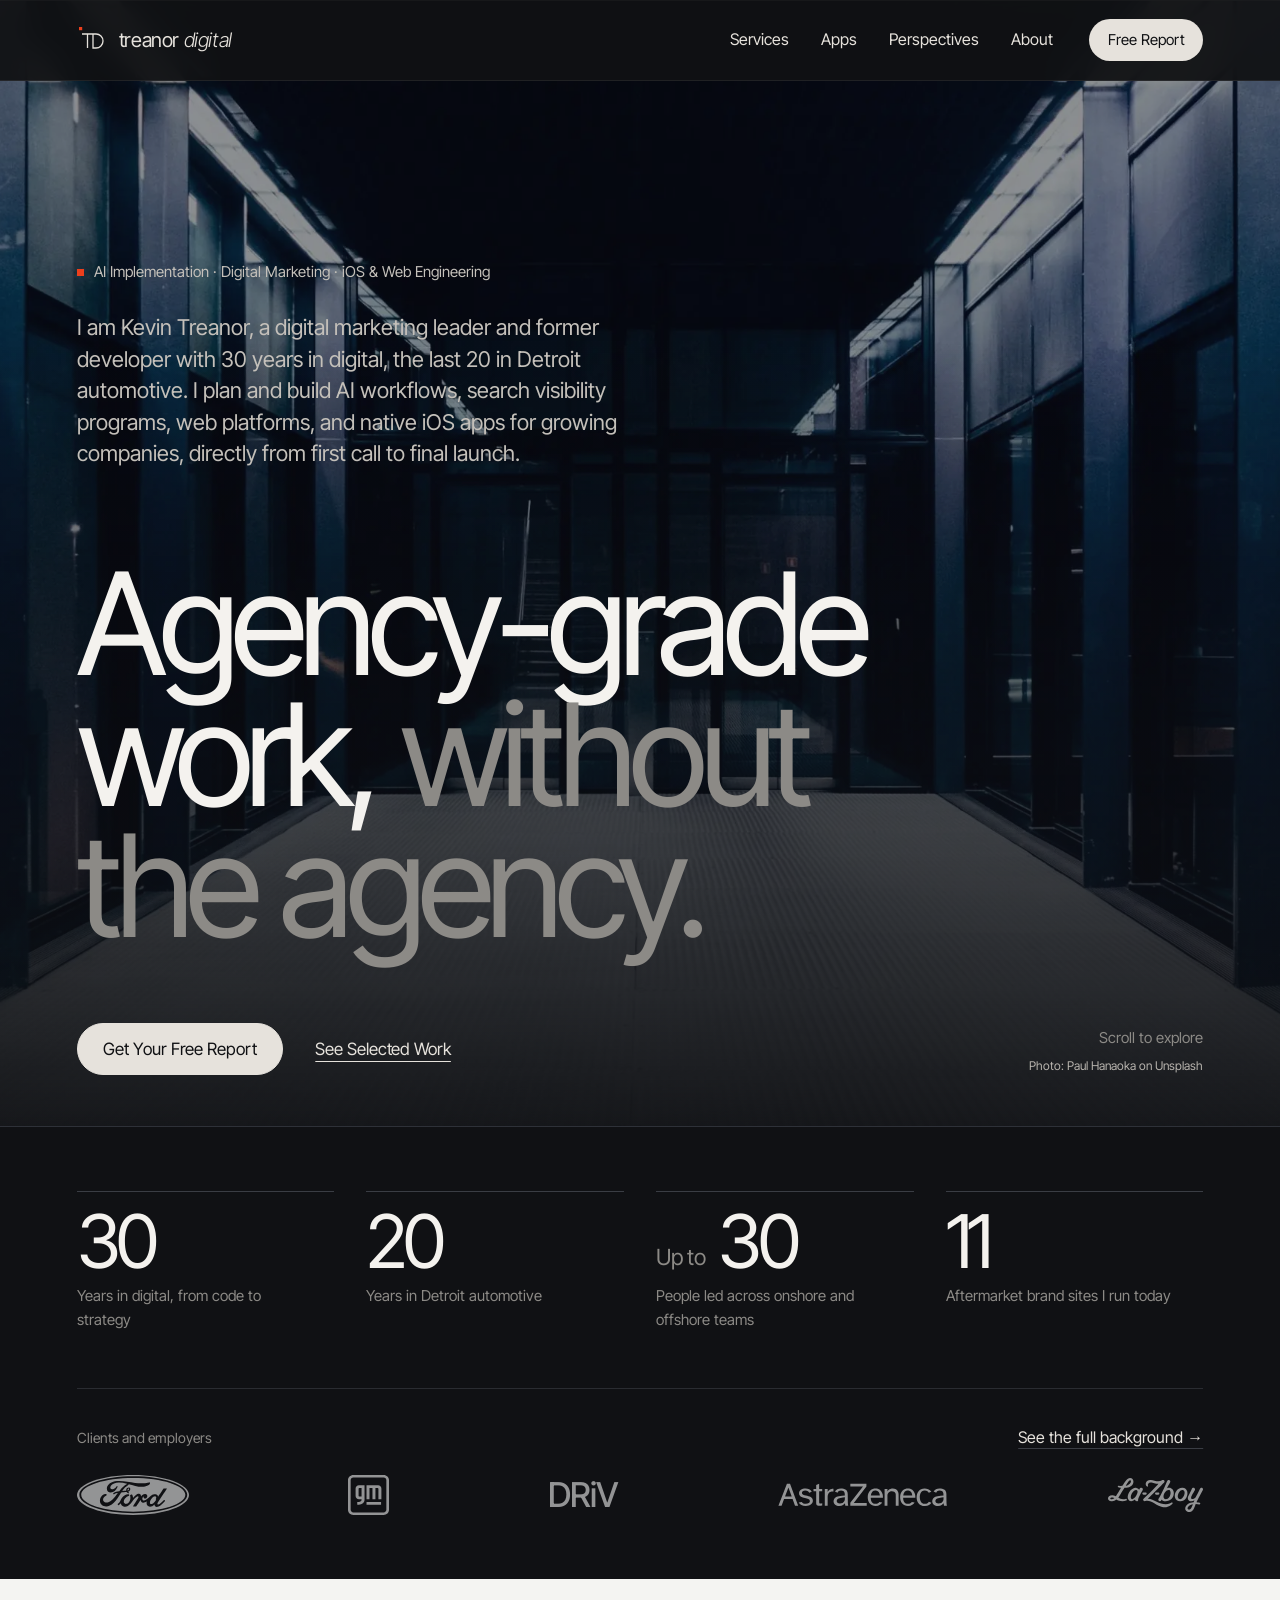
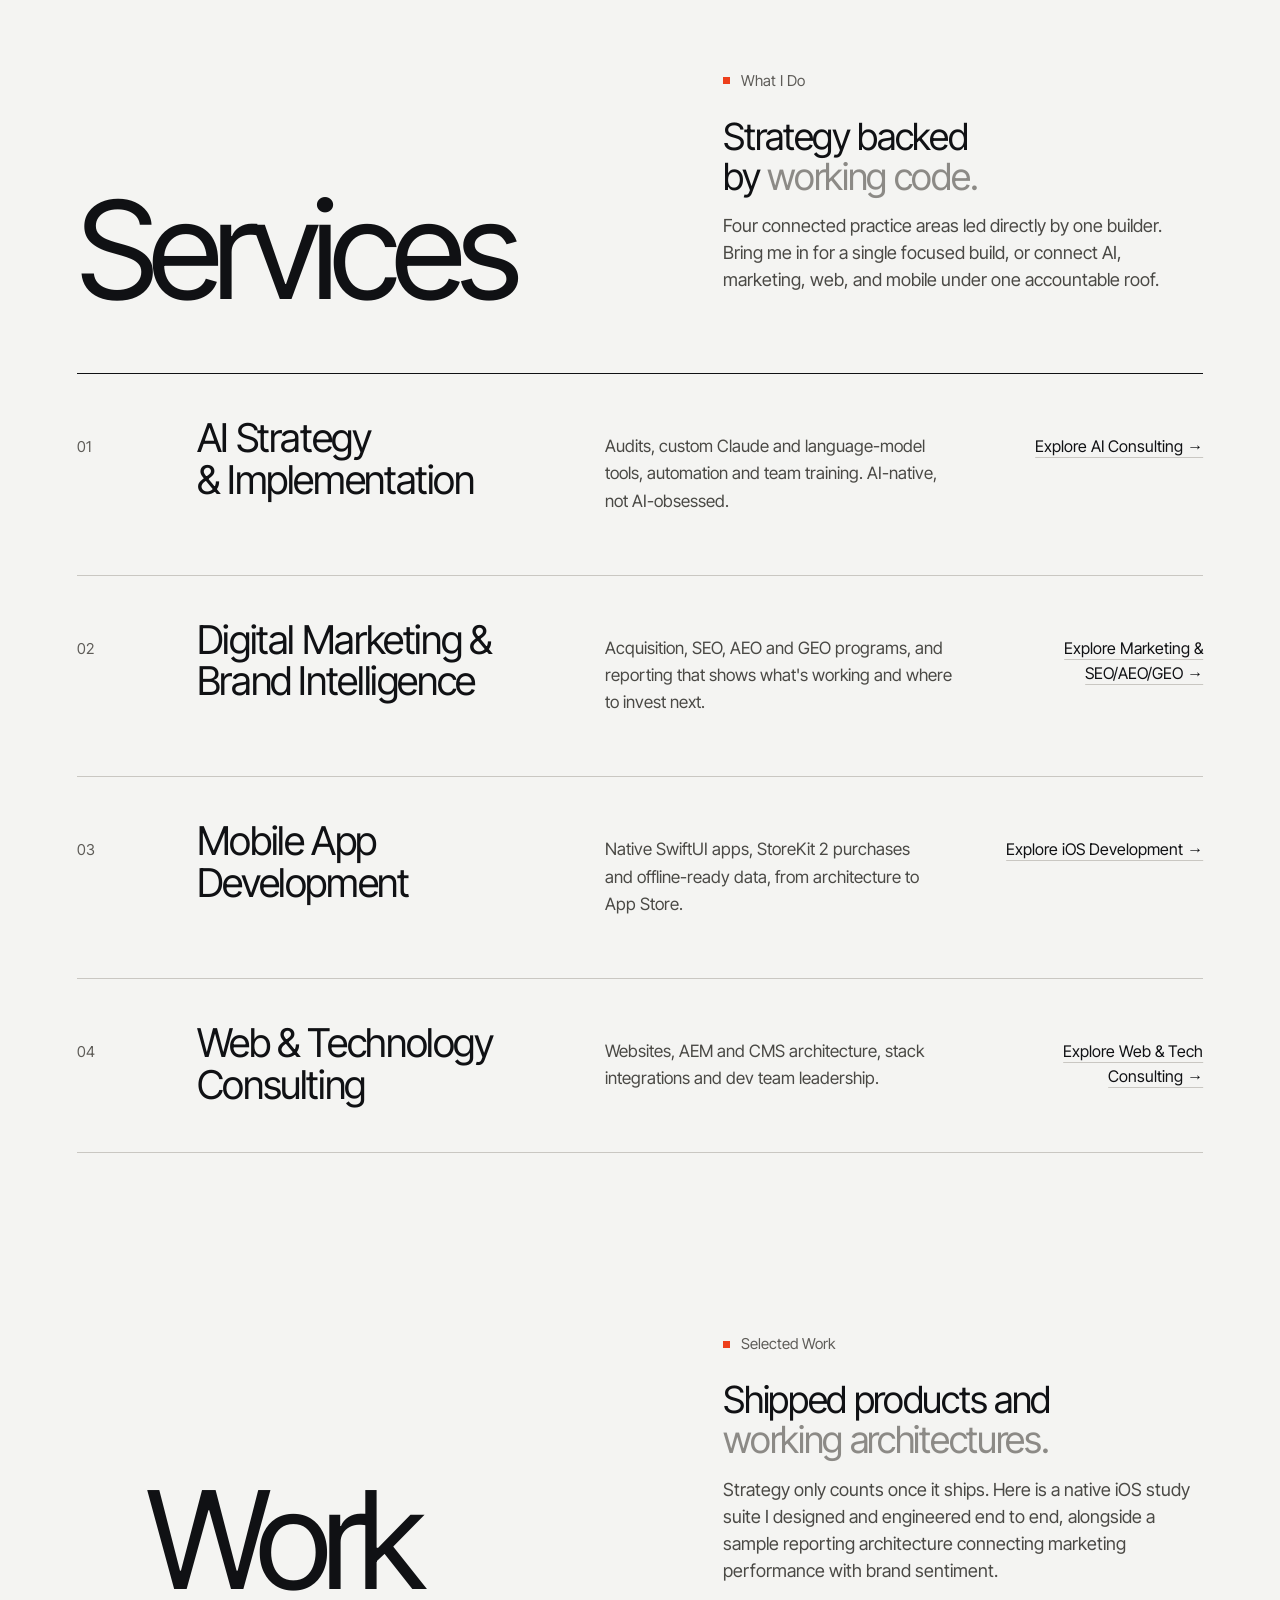
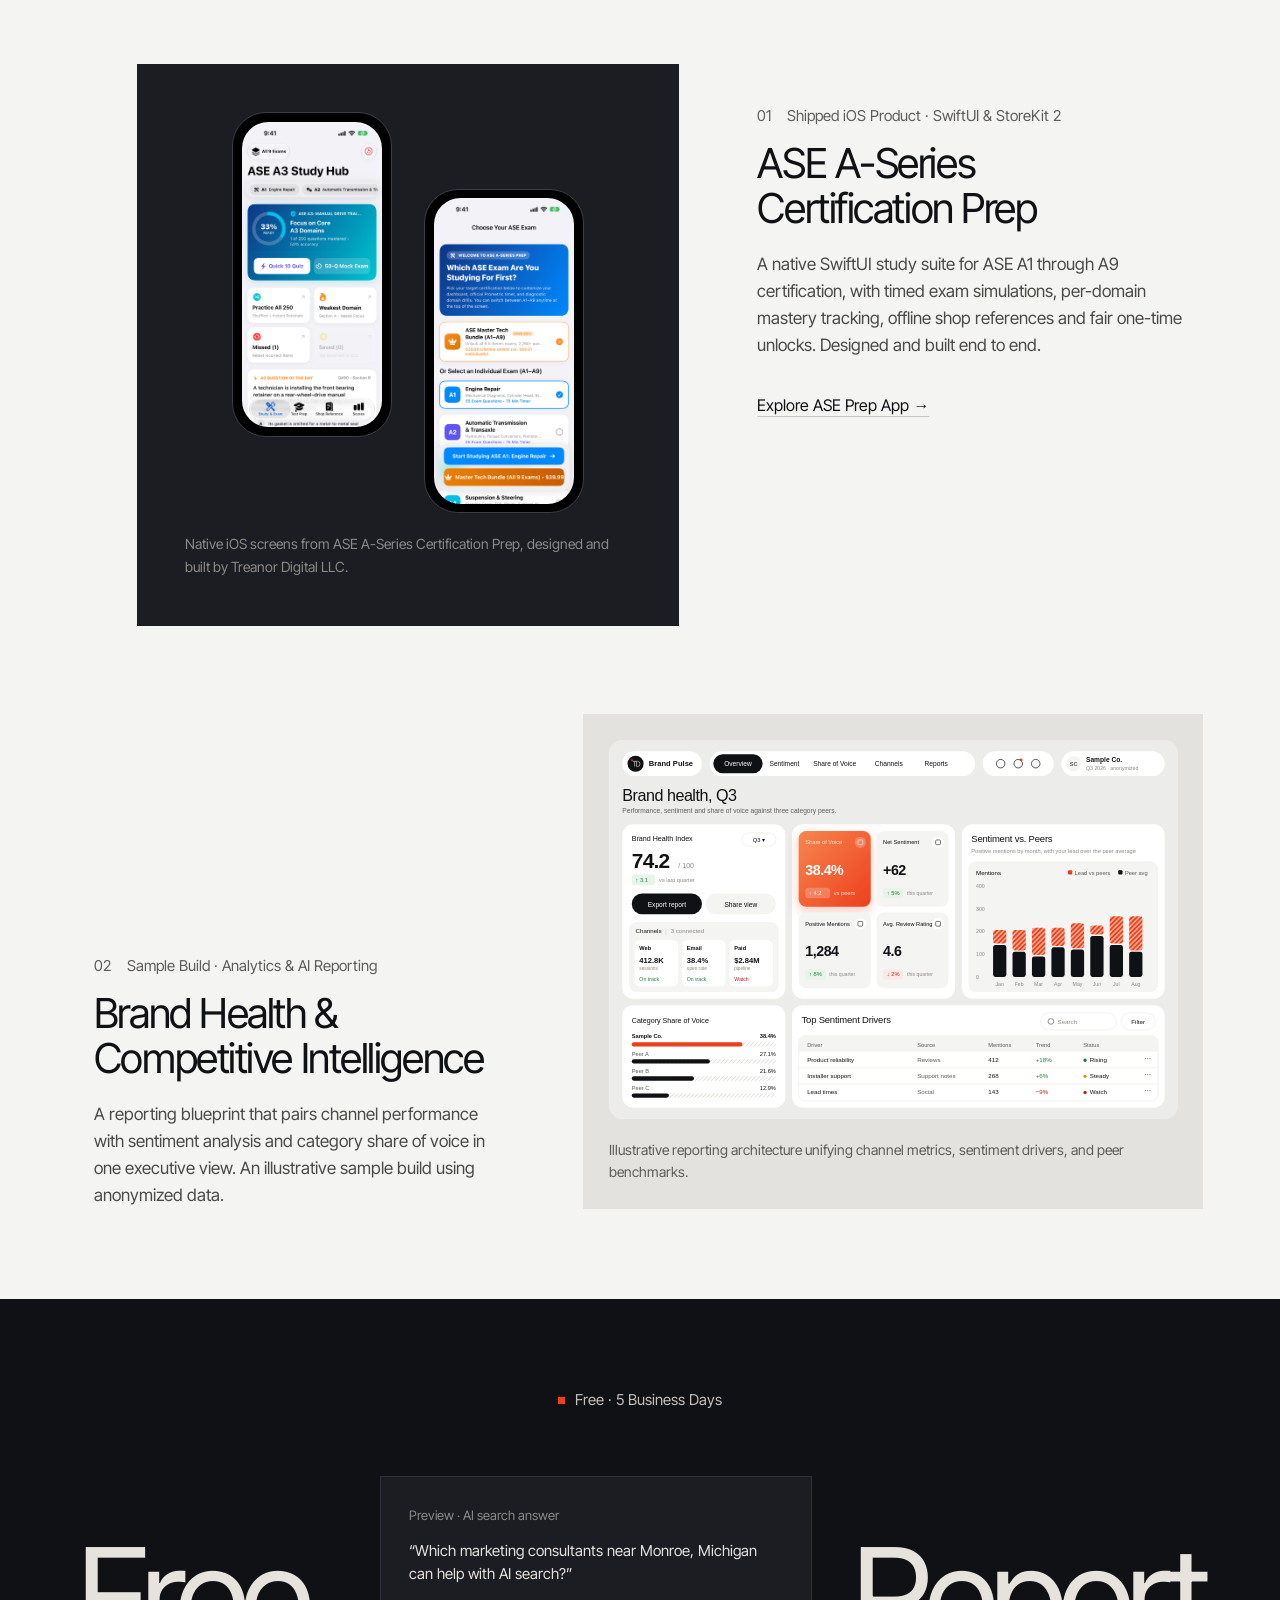
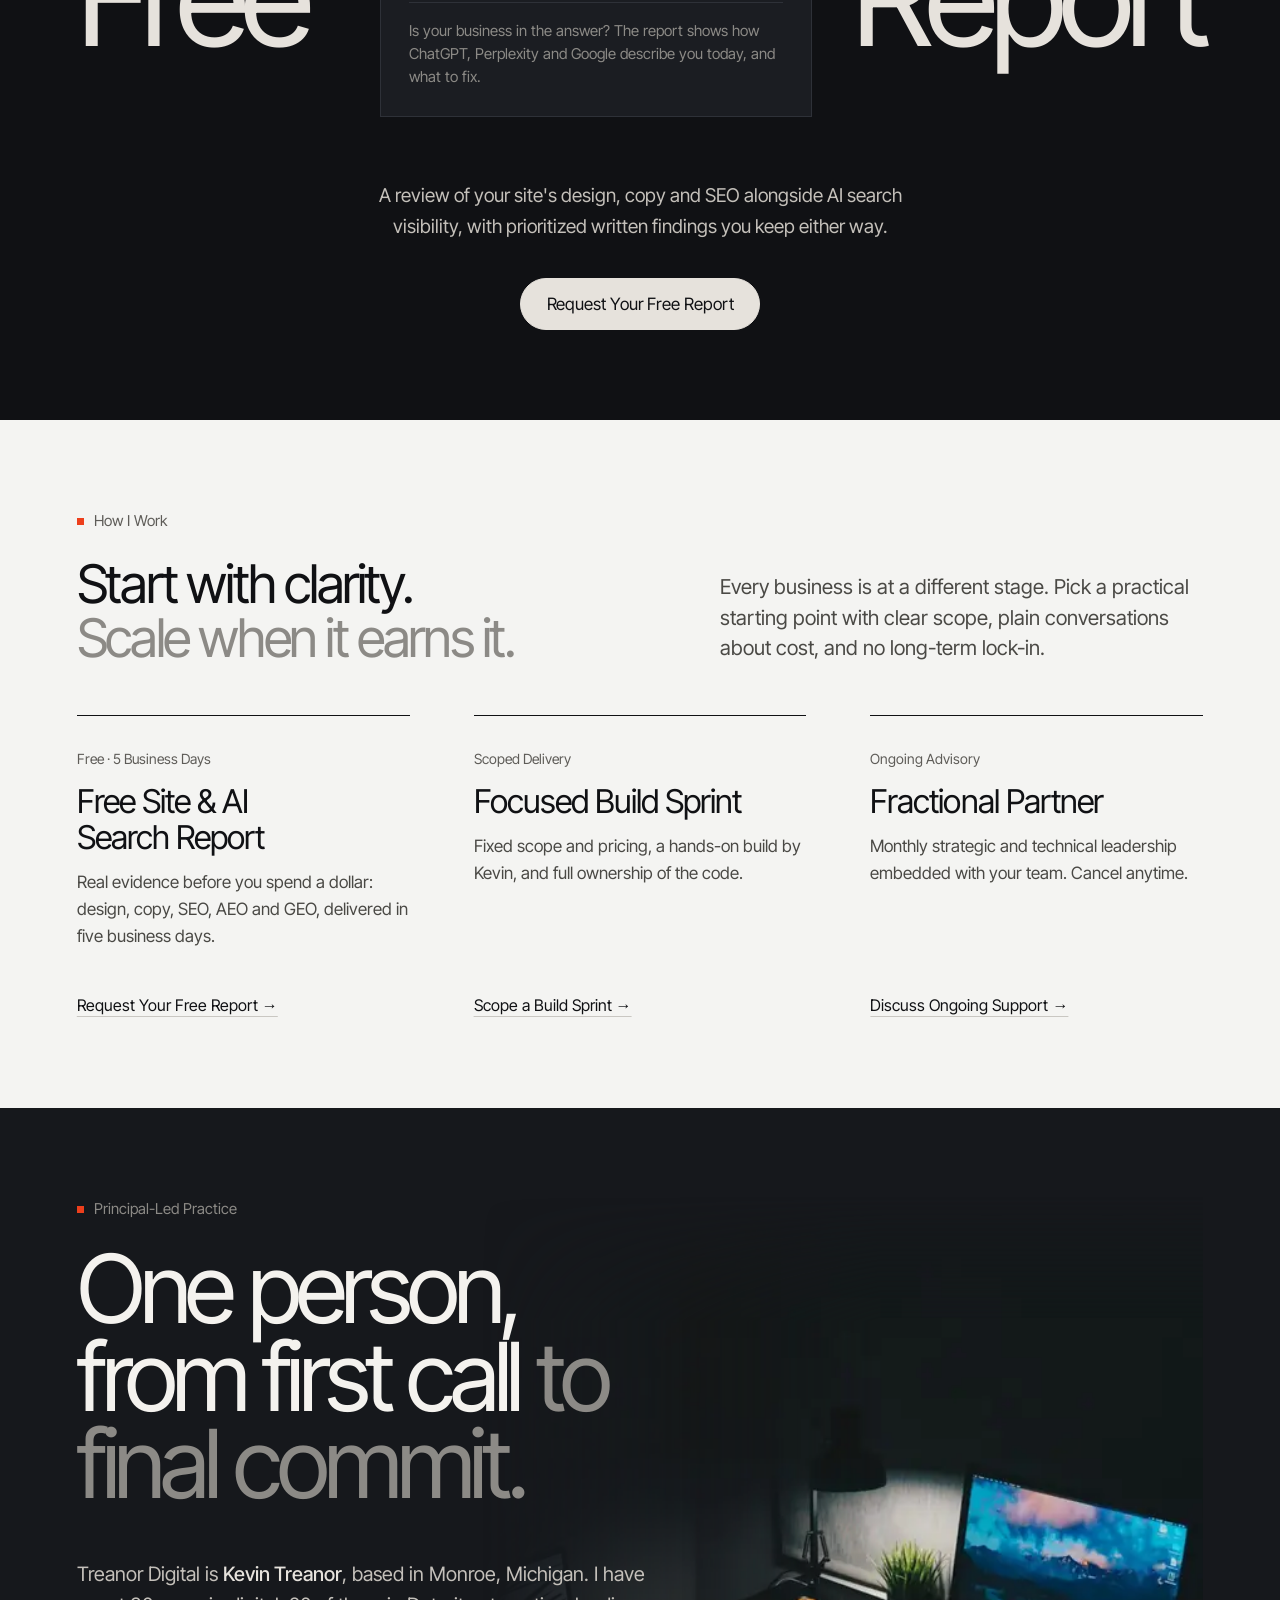
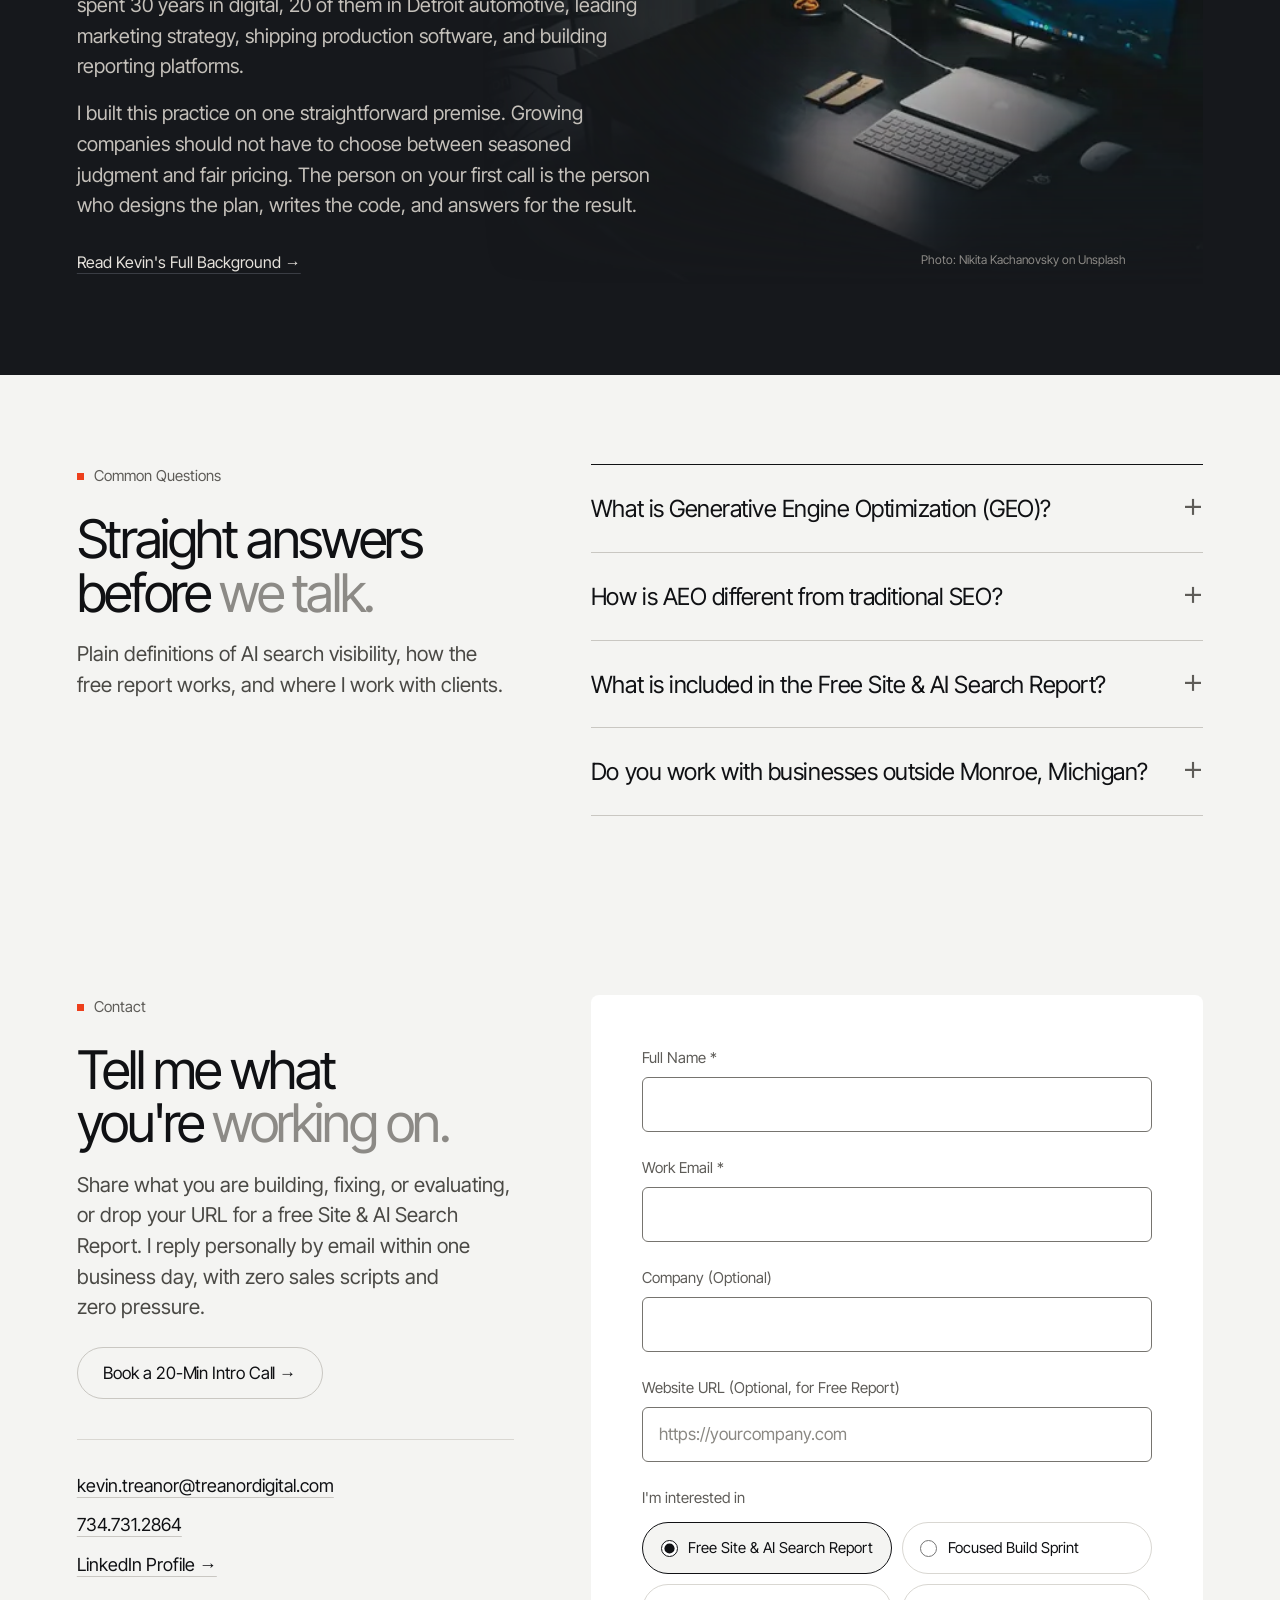
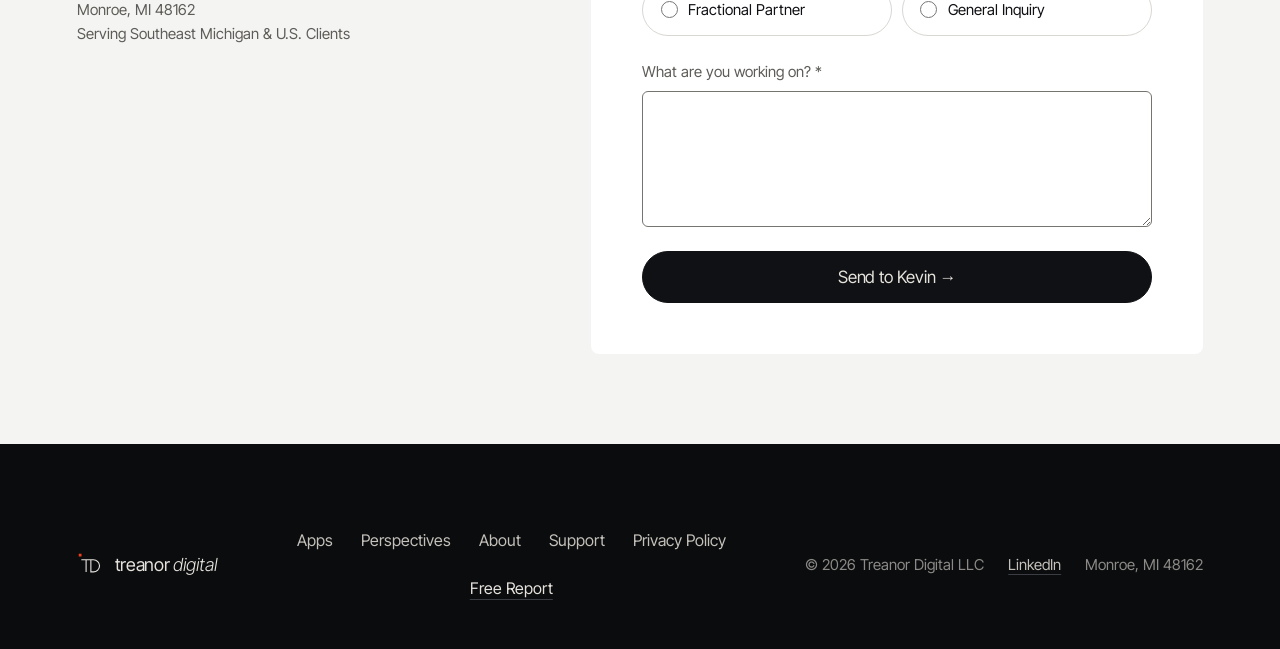
==== commit faeb5411: "Revert "Use the DRiV logo in the proof strip" This reverts commit 8b3677861552289e706149a8a439fd79ea" ====
--- a/index.html
+++ b/index.html
@@ -307,7 +307,7 @@
           <ul class="proof-name-row proof-logo-row" role="list">
             <li class="logo-ford"><img src="./assets/images/logos/ford-mono.svg" alt="Ford" width="264" height="95" loading="lazy" decoding="async" /></li>
             <li class="logo-gm"><img src="./assets/images/logos/gm-mono.svg" alt="General Motors" width="131" height="131" loading="lazy" decoding="async" /></li>
-            <li class="logo-driv"><img src="./assets/images/logos/driv-mono.png" alt="DRiV" width="296" height="194" loading="lazy" decoding="async" /></li>
+            <li class="logo-driv"><span>DRiV</span></li>
             <li class="logo-astrazeneca"><img src="./assets/images/logos/astrazeneca-mono.svg" alt="AstraZeneca" width="300" height="43" loading="lazy" decoding="async" /></li>
             <li class="logo-lazboy"><img src="./assets/images/logos/lazboy-mono.svg" alt="La-Z-Boy" width="121" height="44" loading="lazy" decoding="async" /></li>
           </ul>
--- a/assets/style.css
+++ b/assets/style.css
@@ -3105,7 +3105,13 @@
 .proof-logo-row .logo-astrazeneca img { block-size: clamp(1.2rem, 0.85rem + 0.85vw, 1.8rem); }
 .proof-logo-row .logo-lazboy img { block-size: clamp(1.7rem, 1.2rem + 1.2vw, 2.6rem); }
 
-.proof-logo-row .logo-driv img { block-size: clamp(2.6rem, 1.8rem + 1.9vw, 3.9rem); }
+.proof-logo-row .logo-driv span {
+  font-size: clamp(1.6rem, 1.1rem + 1.3vw, 2.5rem);
+  font-weight: 500;
+  letter-spacing: -0.04em;
+  line-height: 1;
+  color: #FFFFFF;
+}
 
 @media (forced-colors: active) {
   .proof-logo-row img {
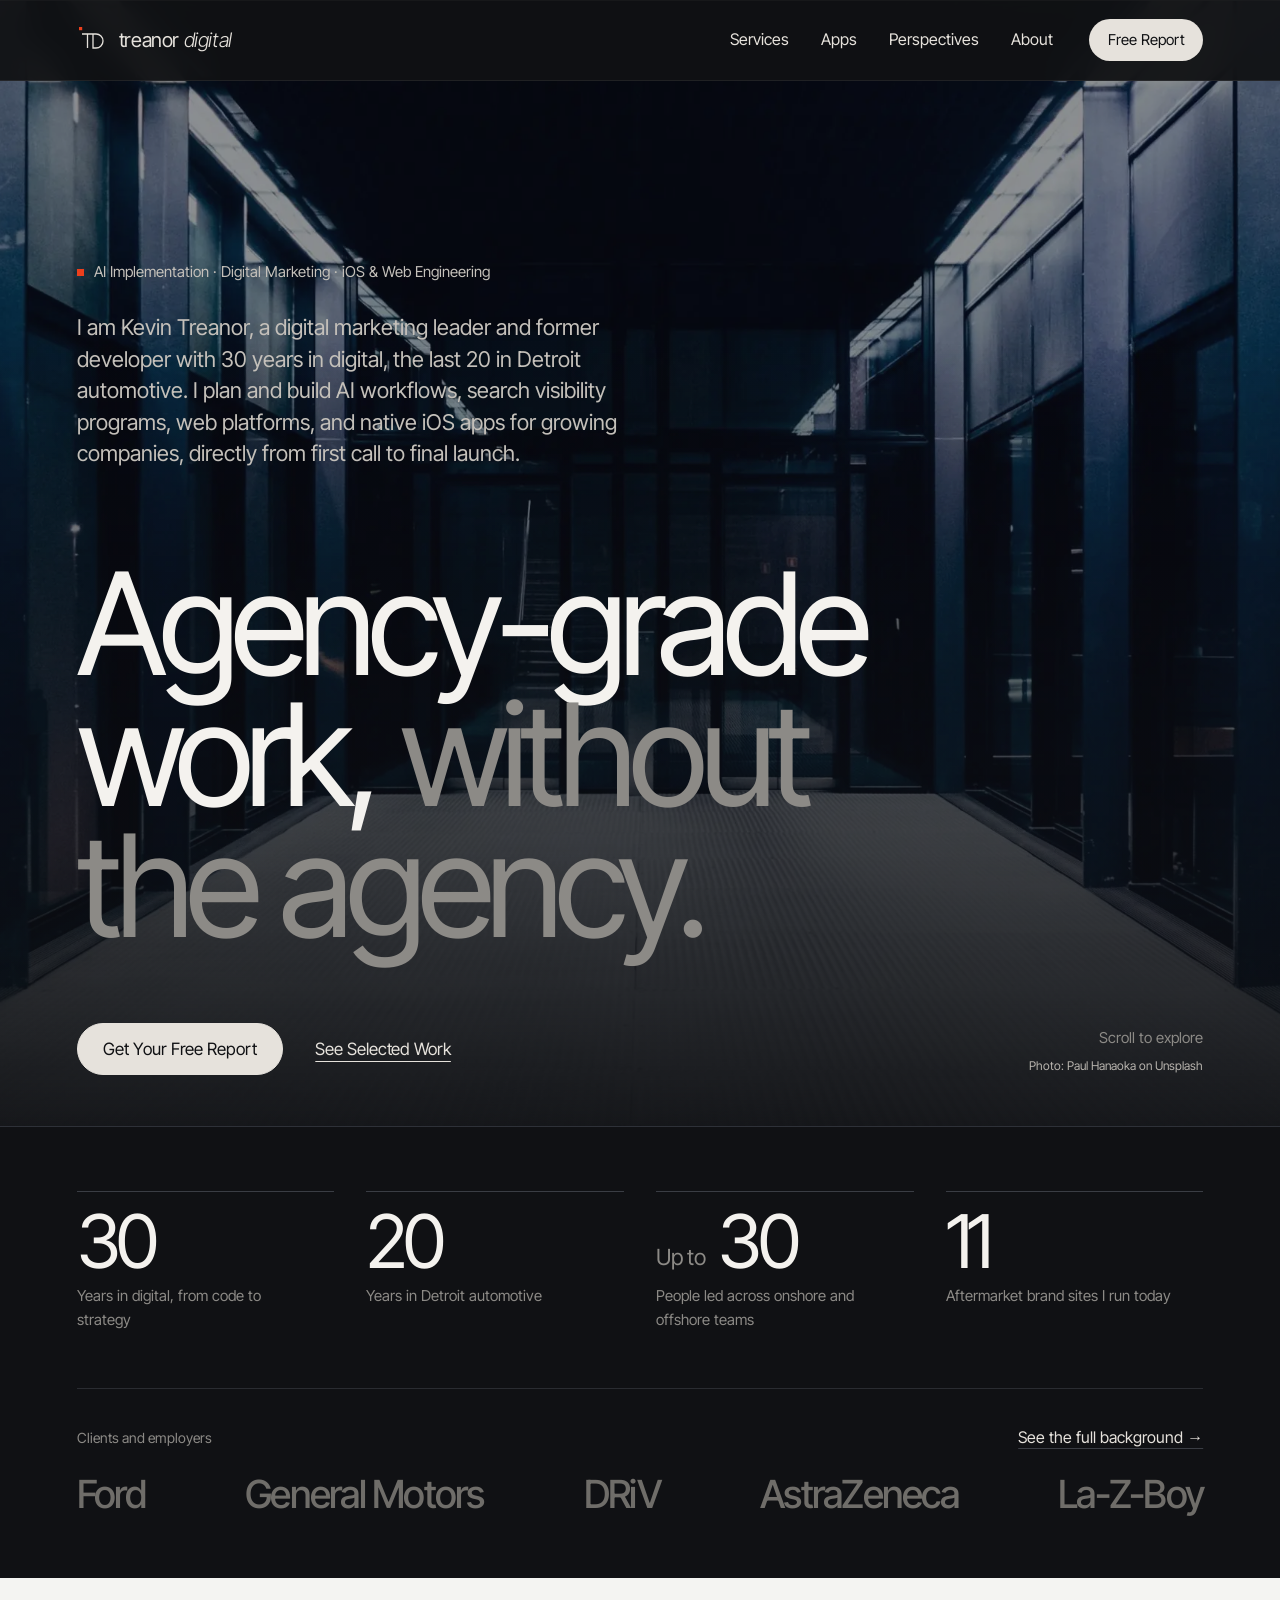
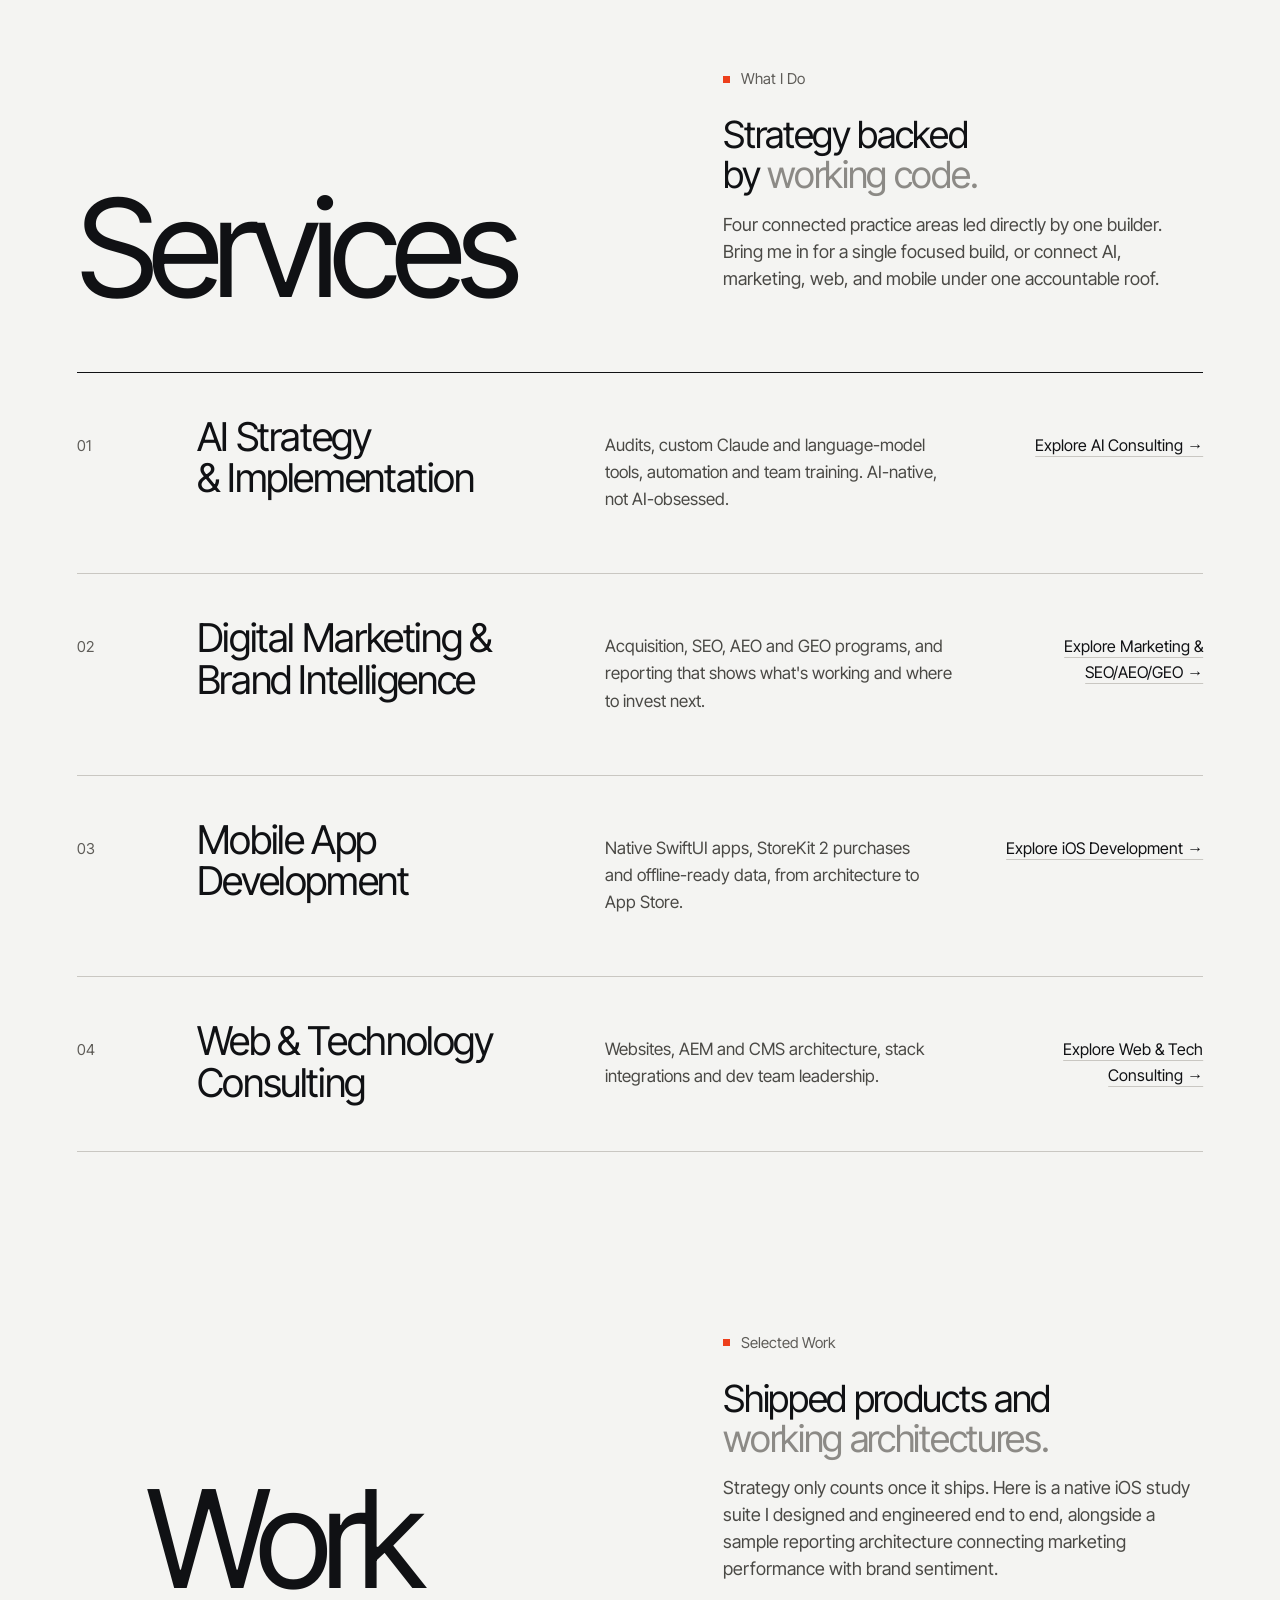
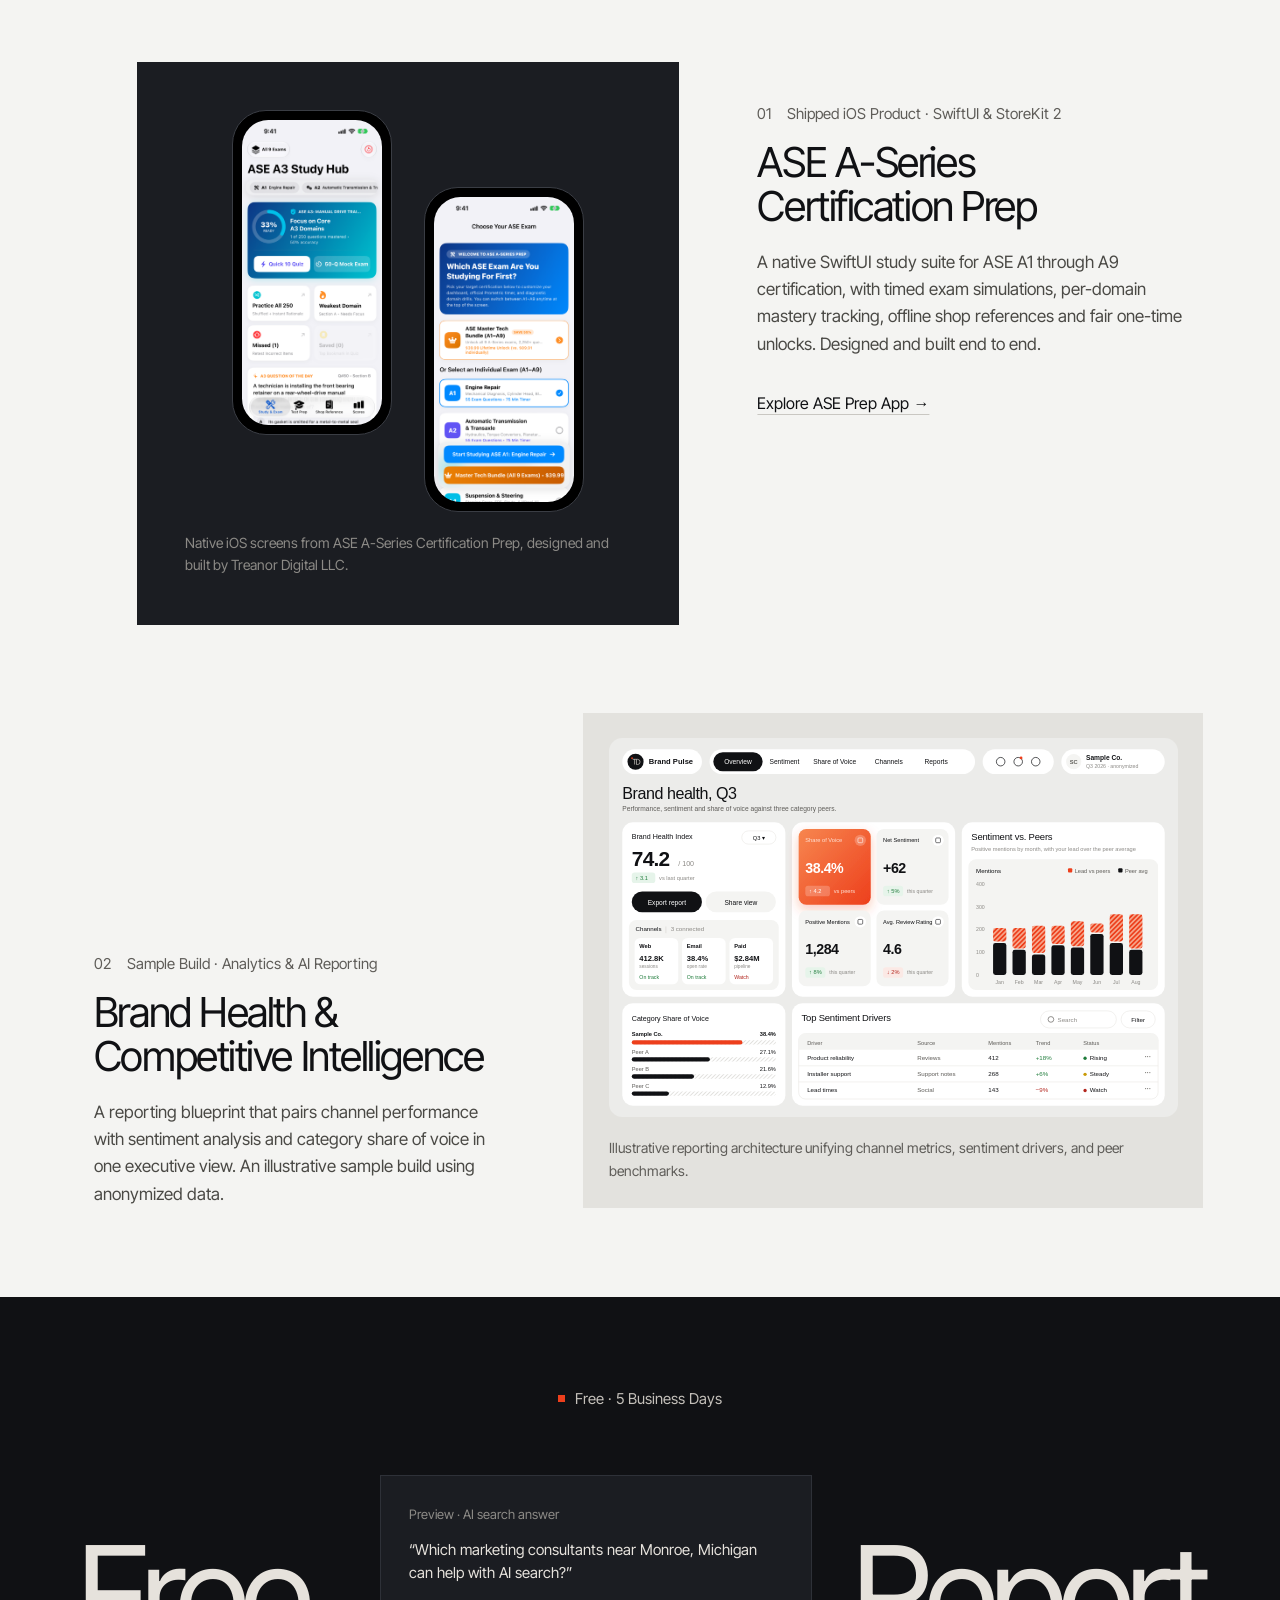
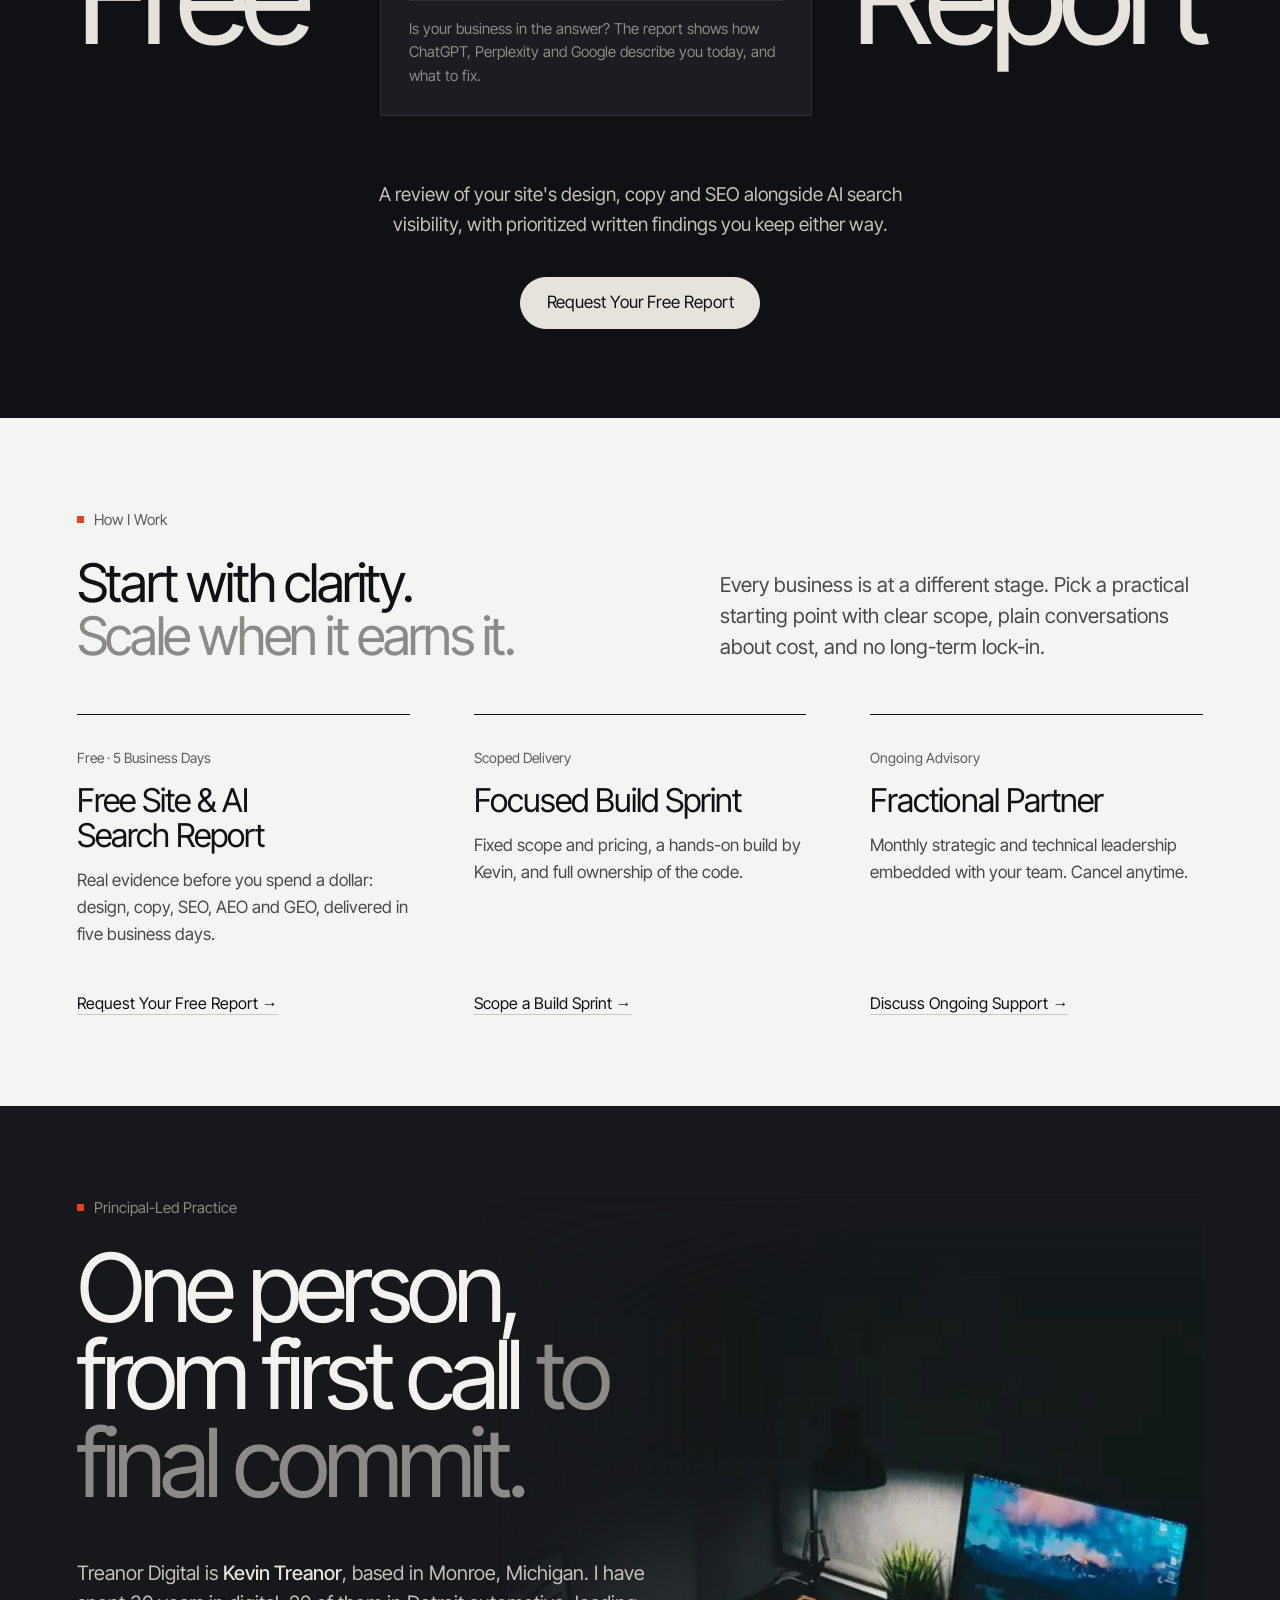
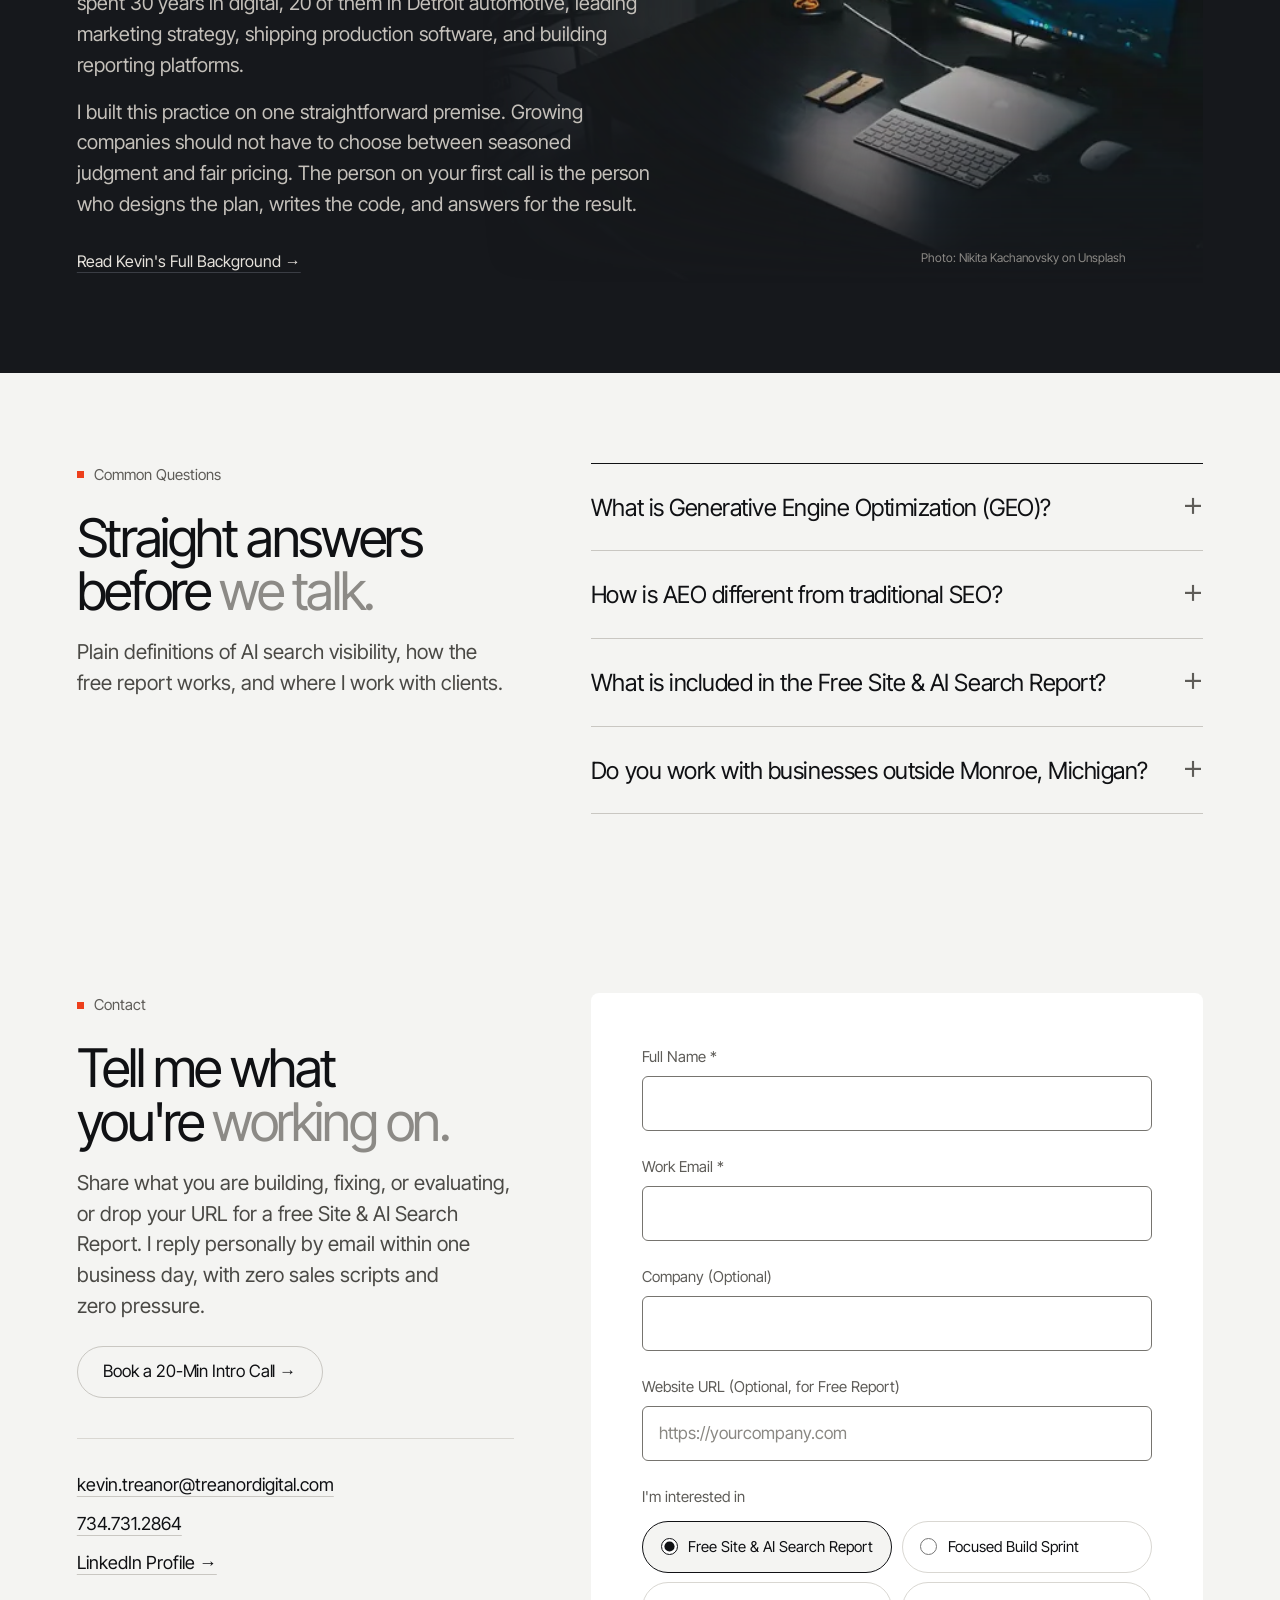
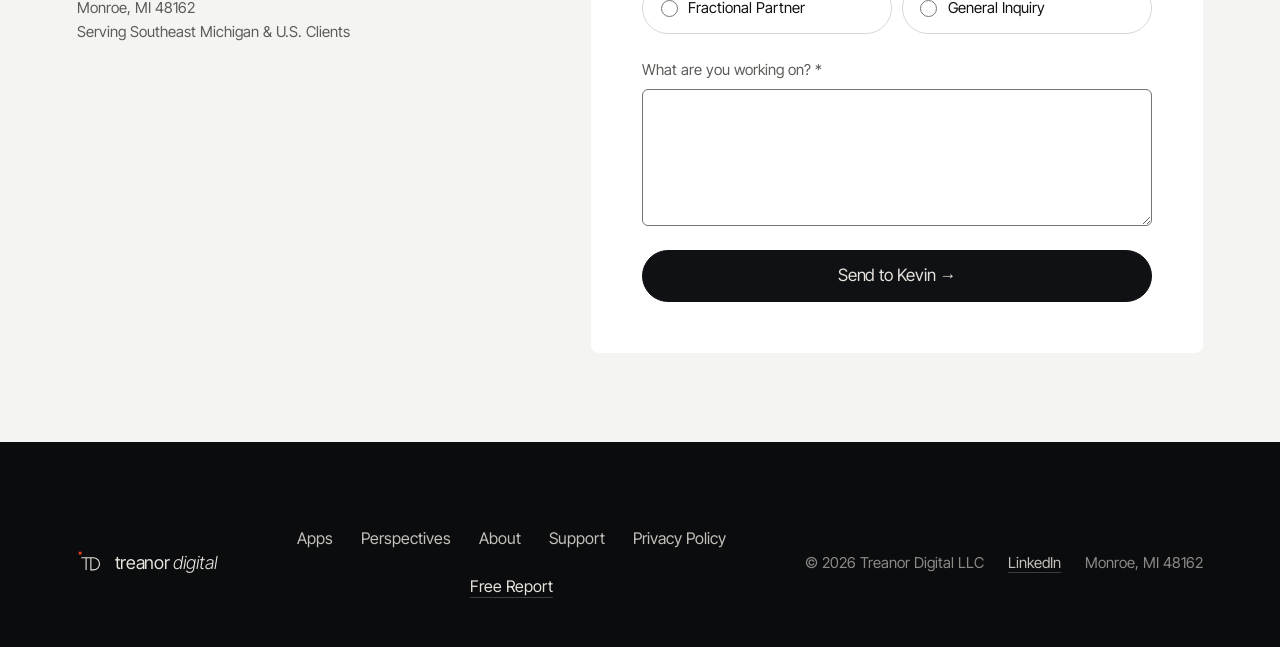
==== commit a14387d9: "Revert "Show client logos (monochrome) in the homepage proof strip" This reverts commit 27cc4fa8ce8b" ====
--- a/index.html
+++ b/index.html
@@ -304,12 +304,12 @@
         </ul>
         <div class="proof-names">
           <p class="proof-names-label">Clients and employers</p>
-          <ul class="proof-name-row proof-logo-row" role="list">
-            <li class="logo-ford"><img src="./assets/images/logos/ford-mono.svg" alt="Ford" width="264" height="95" loading="lazy" decoding="async" /></li>
-            <li class="logo-gm"><img src="./assets/images/logos/gm-mono.svg" alt="General Motors" width="131" height="131" loading="lazy" decoding="async" /></li>
-            <li class="logo-driv"><span>DRiV</span></li>
-            <li class="logo-astrazeneca"><img src="./assets/images/logos/astrazeneca-mono.svg" alt="AstraZeneca" width="300" height="43" loading="lazy" decoding="async" /></li>
-            <li class="logo-lazboy"><img src="./assets/images/logos/lazboy-mono.svg" alt="La-Z-Boy" width="121" height="44" loading="lazy" decoding="async" /></li>
+          <ul class="proof-name-row" role="list">
+            <li>Ford</li>
+            <li>General Motors</li>
+            <li>DRiV</li>
+            <li>AstraZeneca</li>
+            <li>La-Z-Boy</li>
           </ul>
           <a href="./about/#experience" class="link-cta proof-link">See the full background &rarr;</a>
         </div>
--- a/assets/style.css
+++ b/assets/style.css
@@ -3077,49 +3077,6 @@
   text-shadow: 0 1px 6px rgba(0, 0, 0, 0.6);
 }
 
-/* Client logos (monochrome) in the proof strip.
-   Roll back to text names: git checkout client-names-text -- index.html assets/style.css */
-.proof-logo-row {
-  align-items: center;
-  gap: 1.75rem 3rem;
-}
-
-.proof-logo-row li {
-  display: flex;
-  align-items: center;
-  opacity: 0.55;
-  transition: opacity 220ms ease;
-}
-
-.proof-logo-row li:hover {
-  opacity: 1;
-}
-
-.proof-logo-row img {
-  display: block;
-  inline-size: auto;
-}
-
-.proof-logo-row .logo-ford img { block-size: clamp(2rem, 1.4rem + 1.4vw, 3rem); }
-.proof-logo-row .logo-gm img { block-size: clamp(2rem, 1.4rem + 1.4vw, 3rem); }
-.proof-logo-row .logo-astrazeneca img { block-size: clamp(1.2rem, 0.85rem + 0.85vw, 1.8rem); }
-.proof-logo-row .logo-lazboy img { block-size: clamp(1.7rem, 1.2rem + 1.2vw, 2.6rem); }
-
-.proof-logo-row .logo-driv span {
-  font-size: clamp(1.6rem, 1.1rem + 1.3vw, 2.5rem);
-  font-weight: 500;
-  letter-spacing: -0.04em;
-  line-height: 1;
-  color: #FFFFFF;
-}
-
-@media (forced-colors: active) {
-  .proof-logo-row img {
-    forced-color-adjust: none;
-    background: #101114;
-  }
-}
-
 /* Homepage length trim */
 .work-summary {
   margin: 1.25rem 0 0;
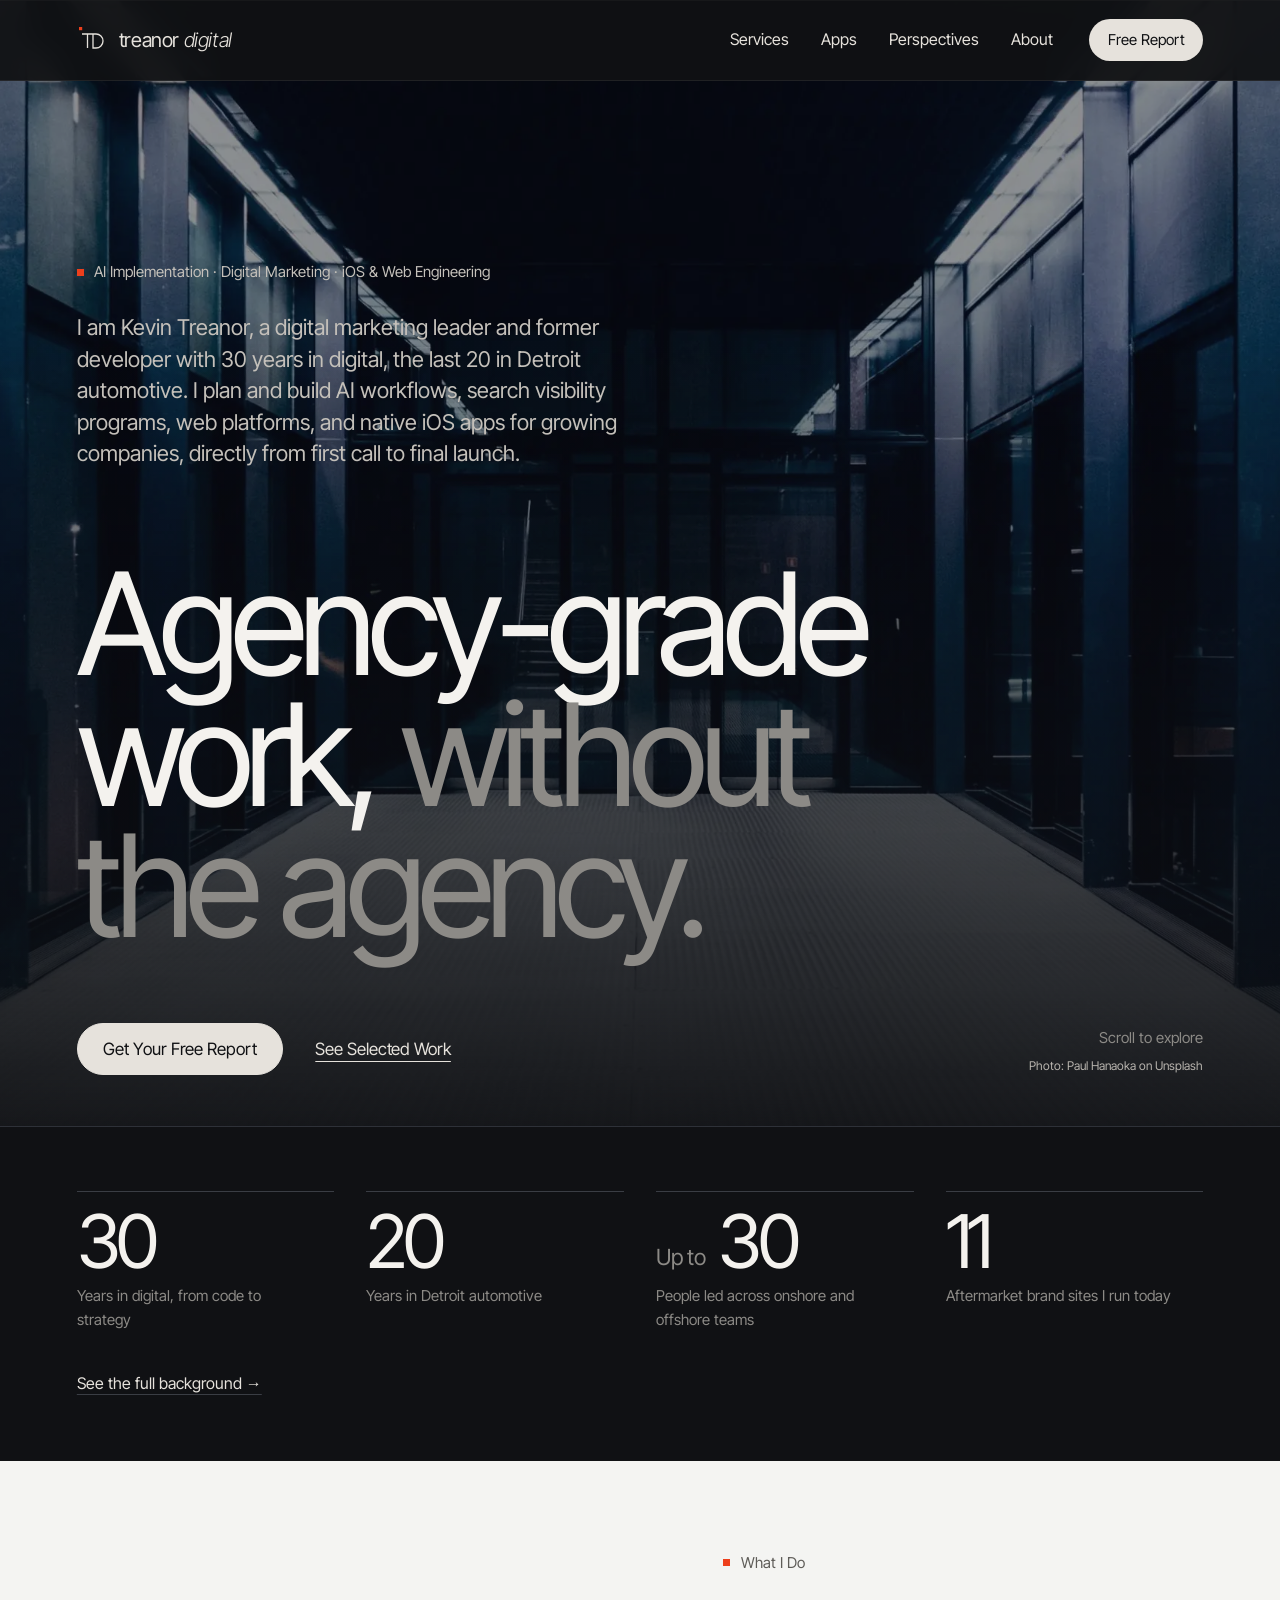
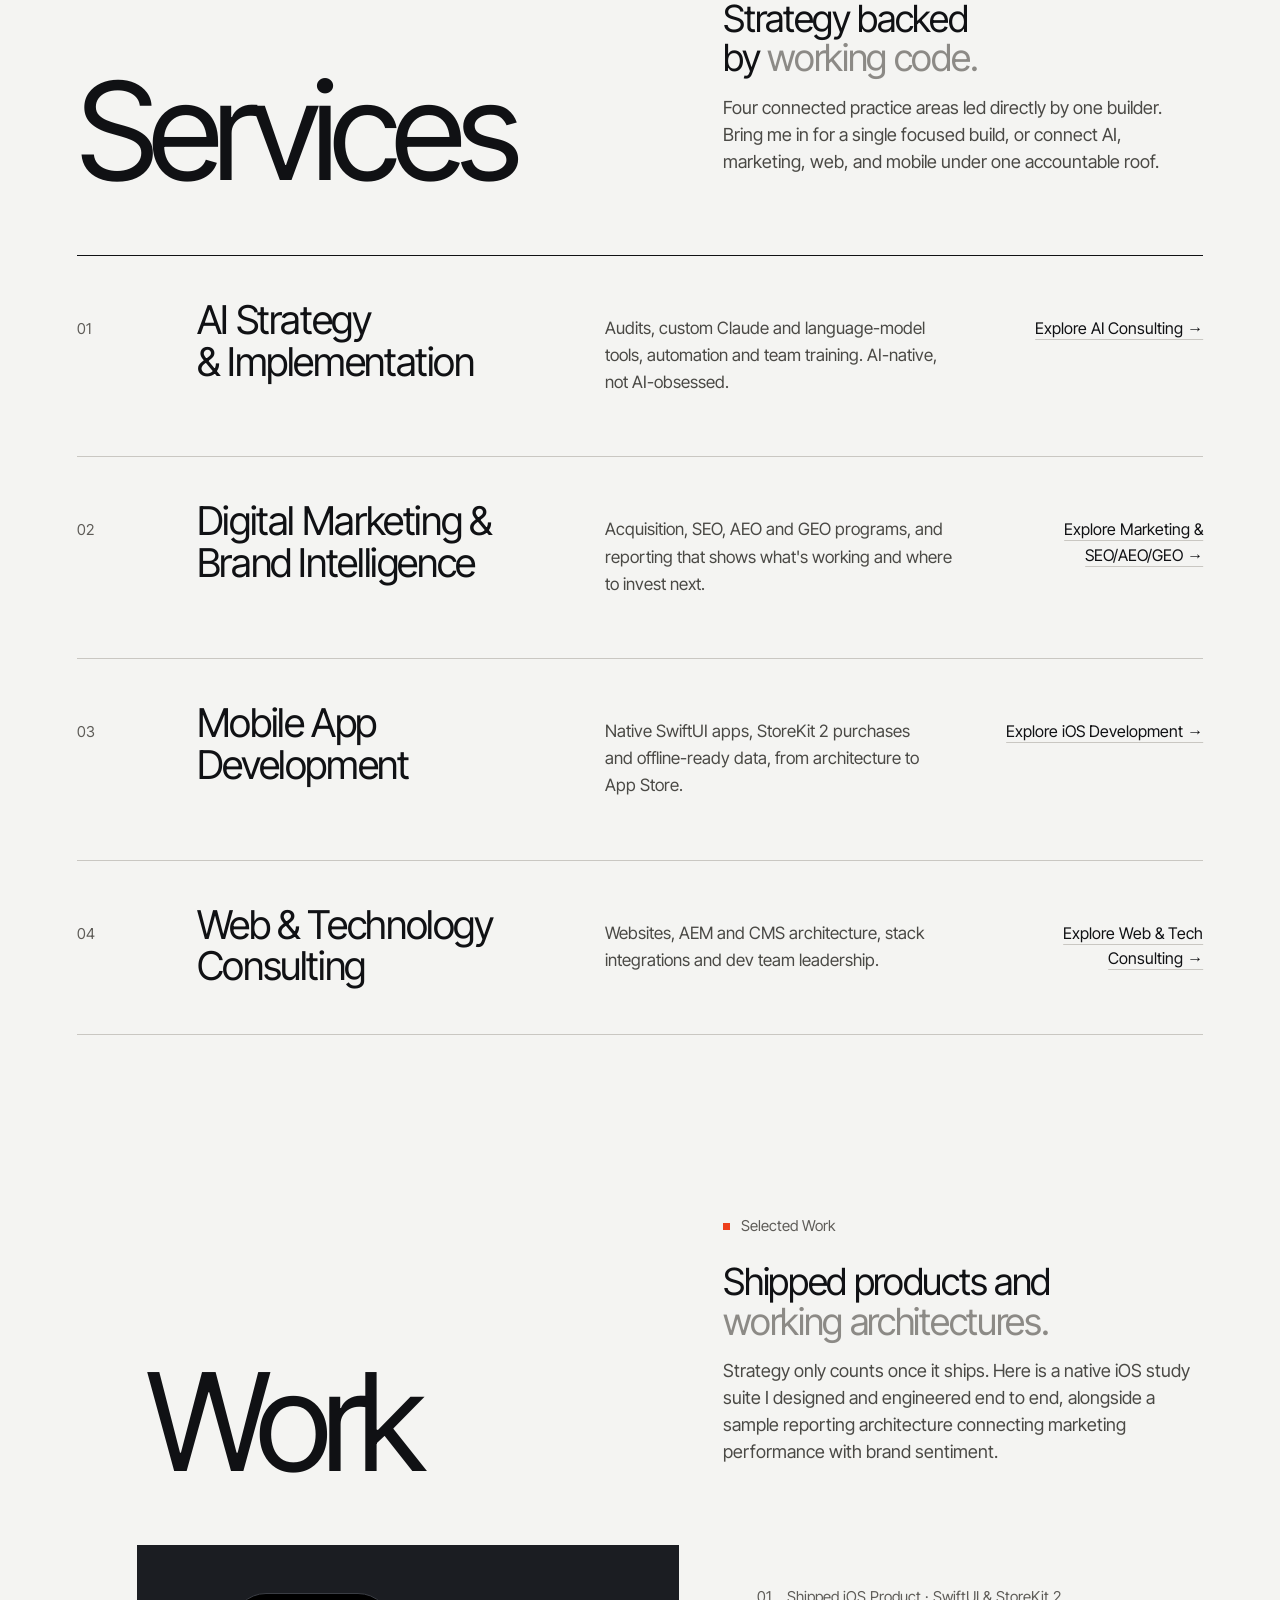
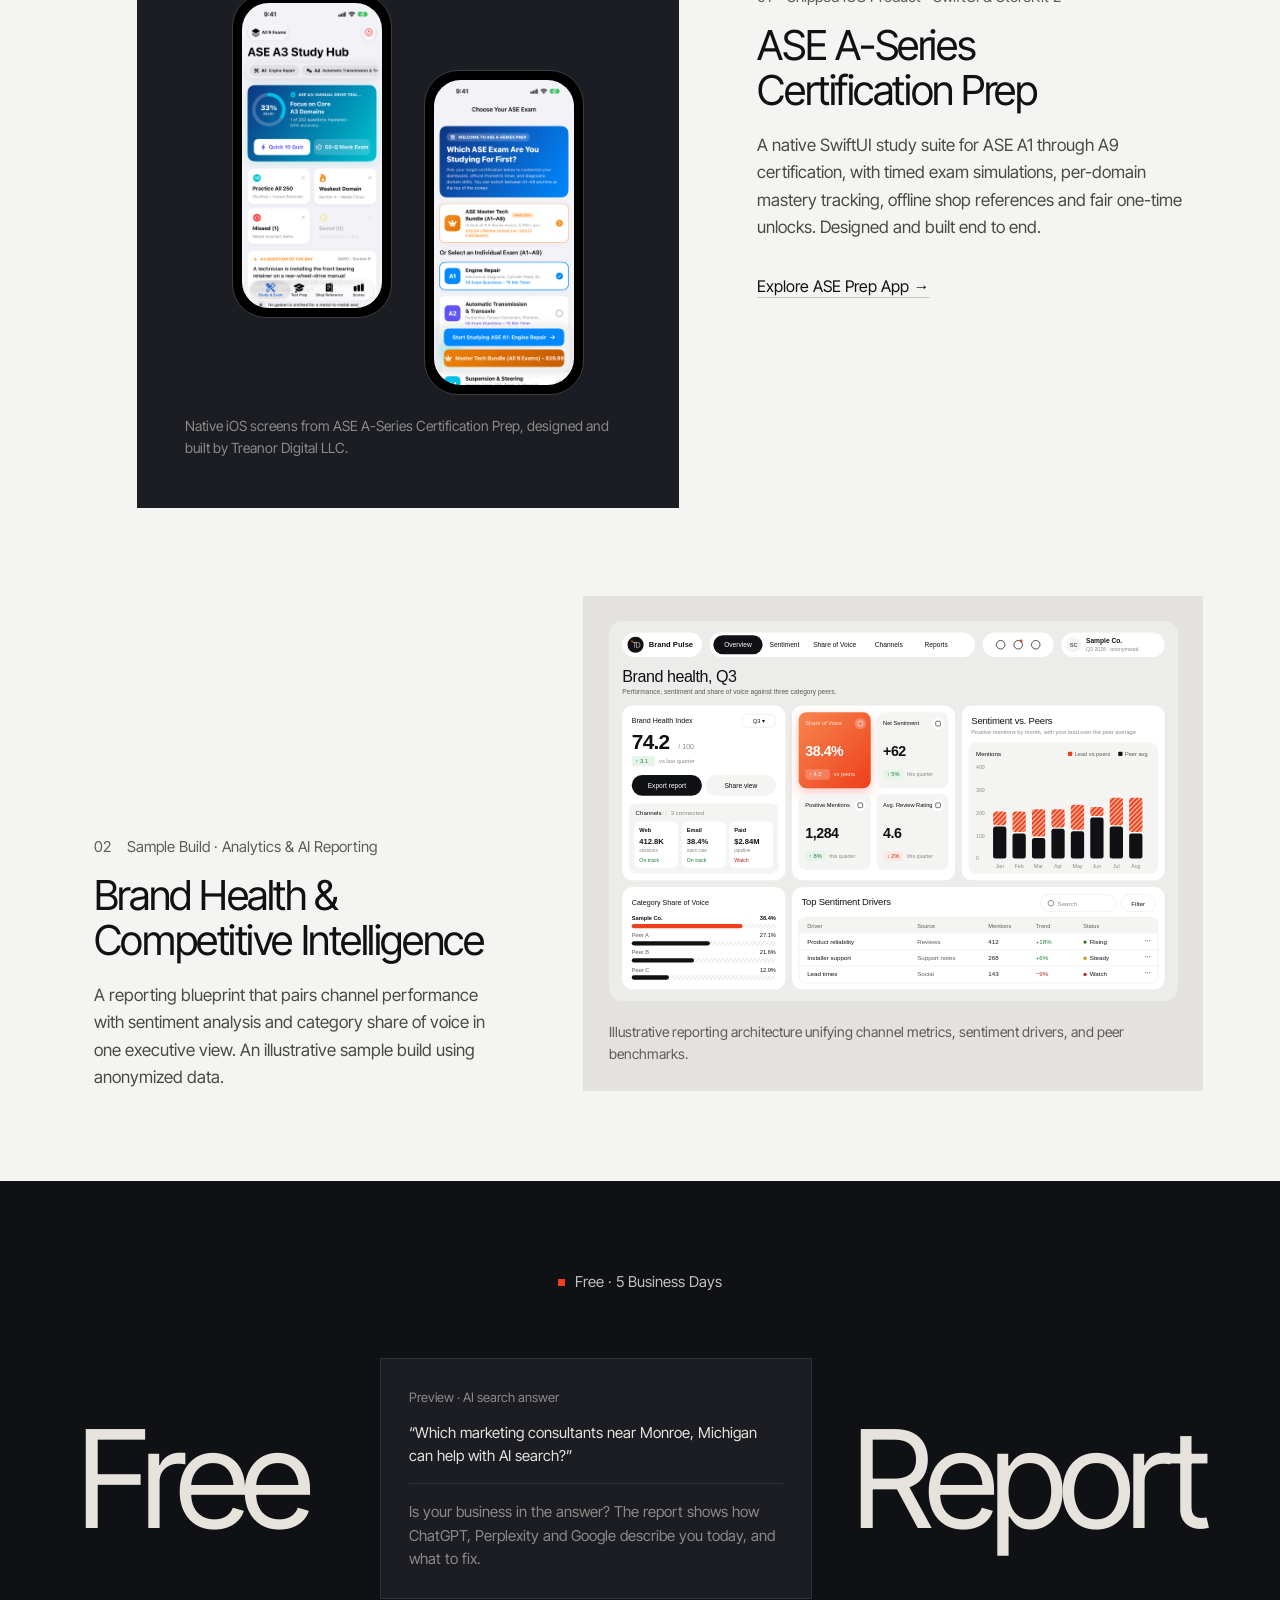
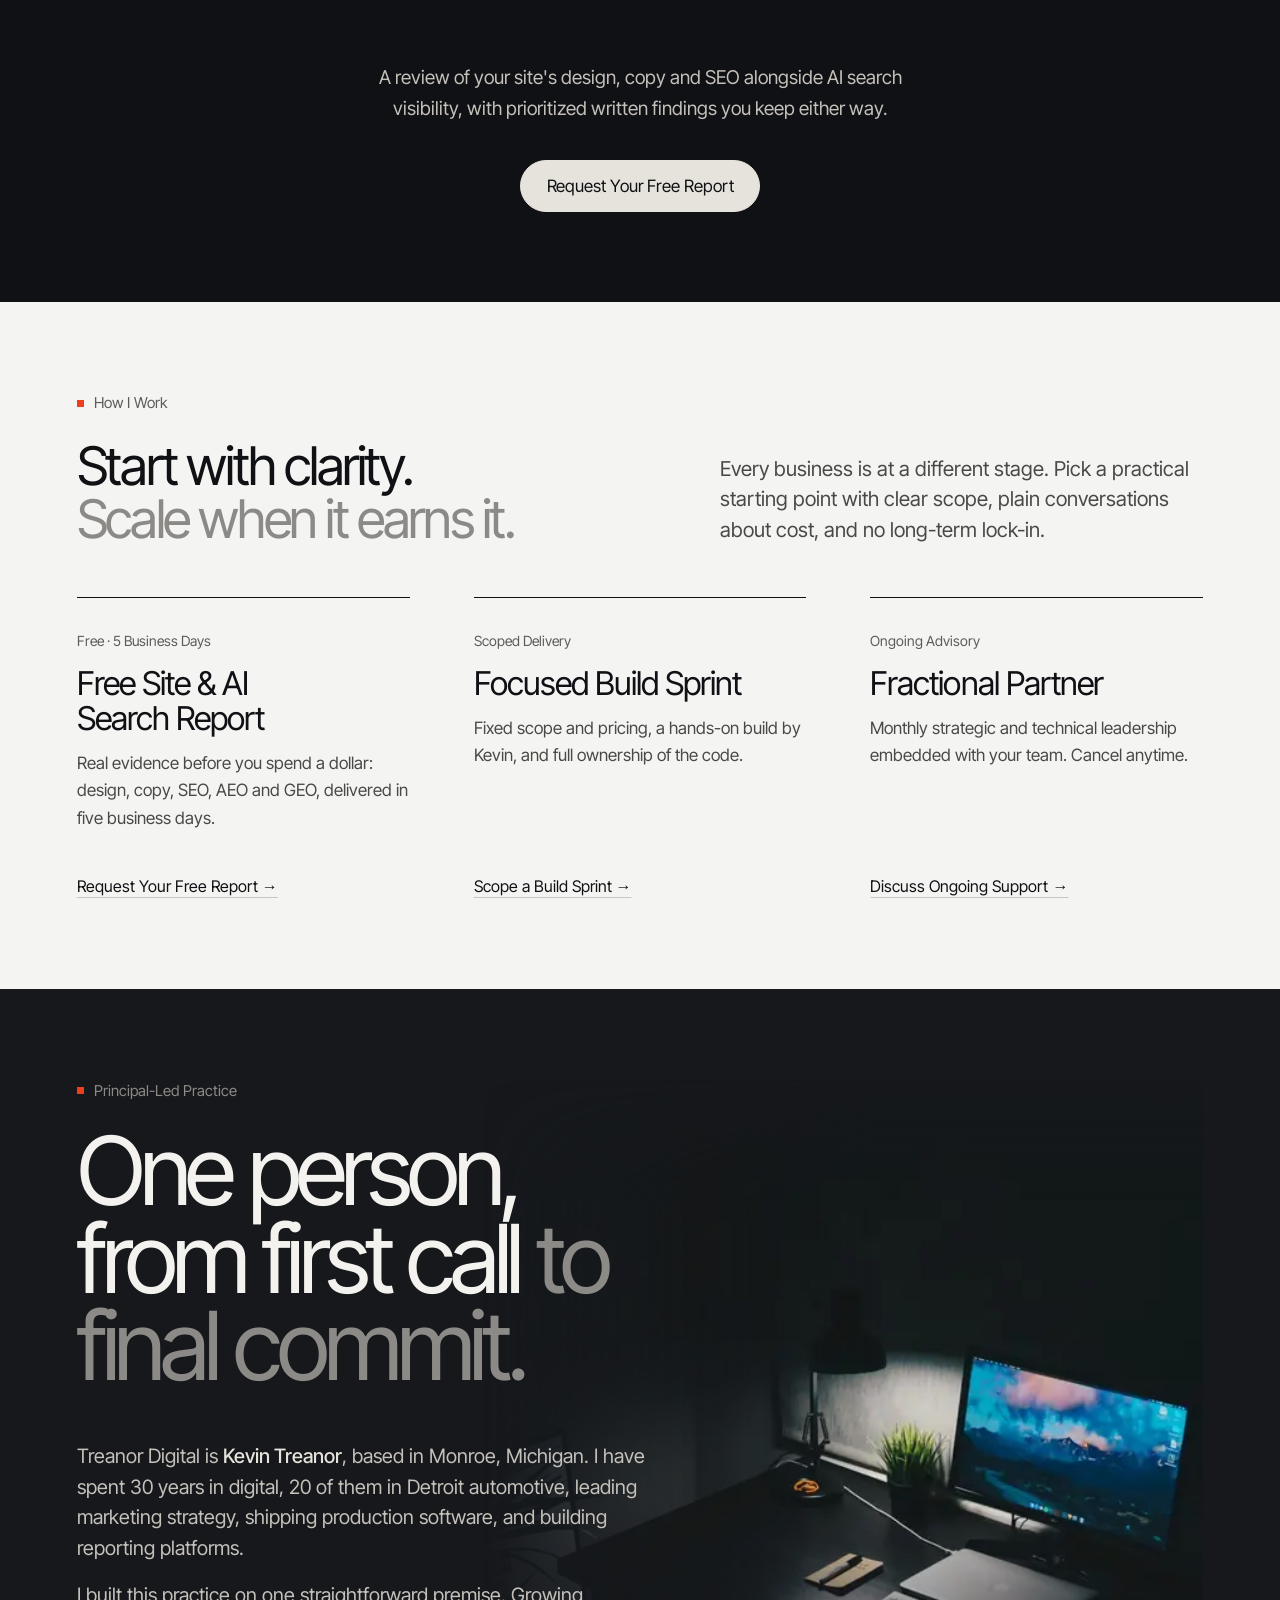
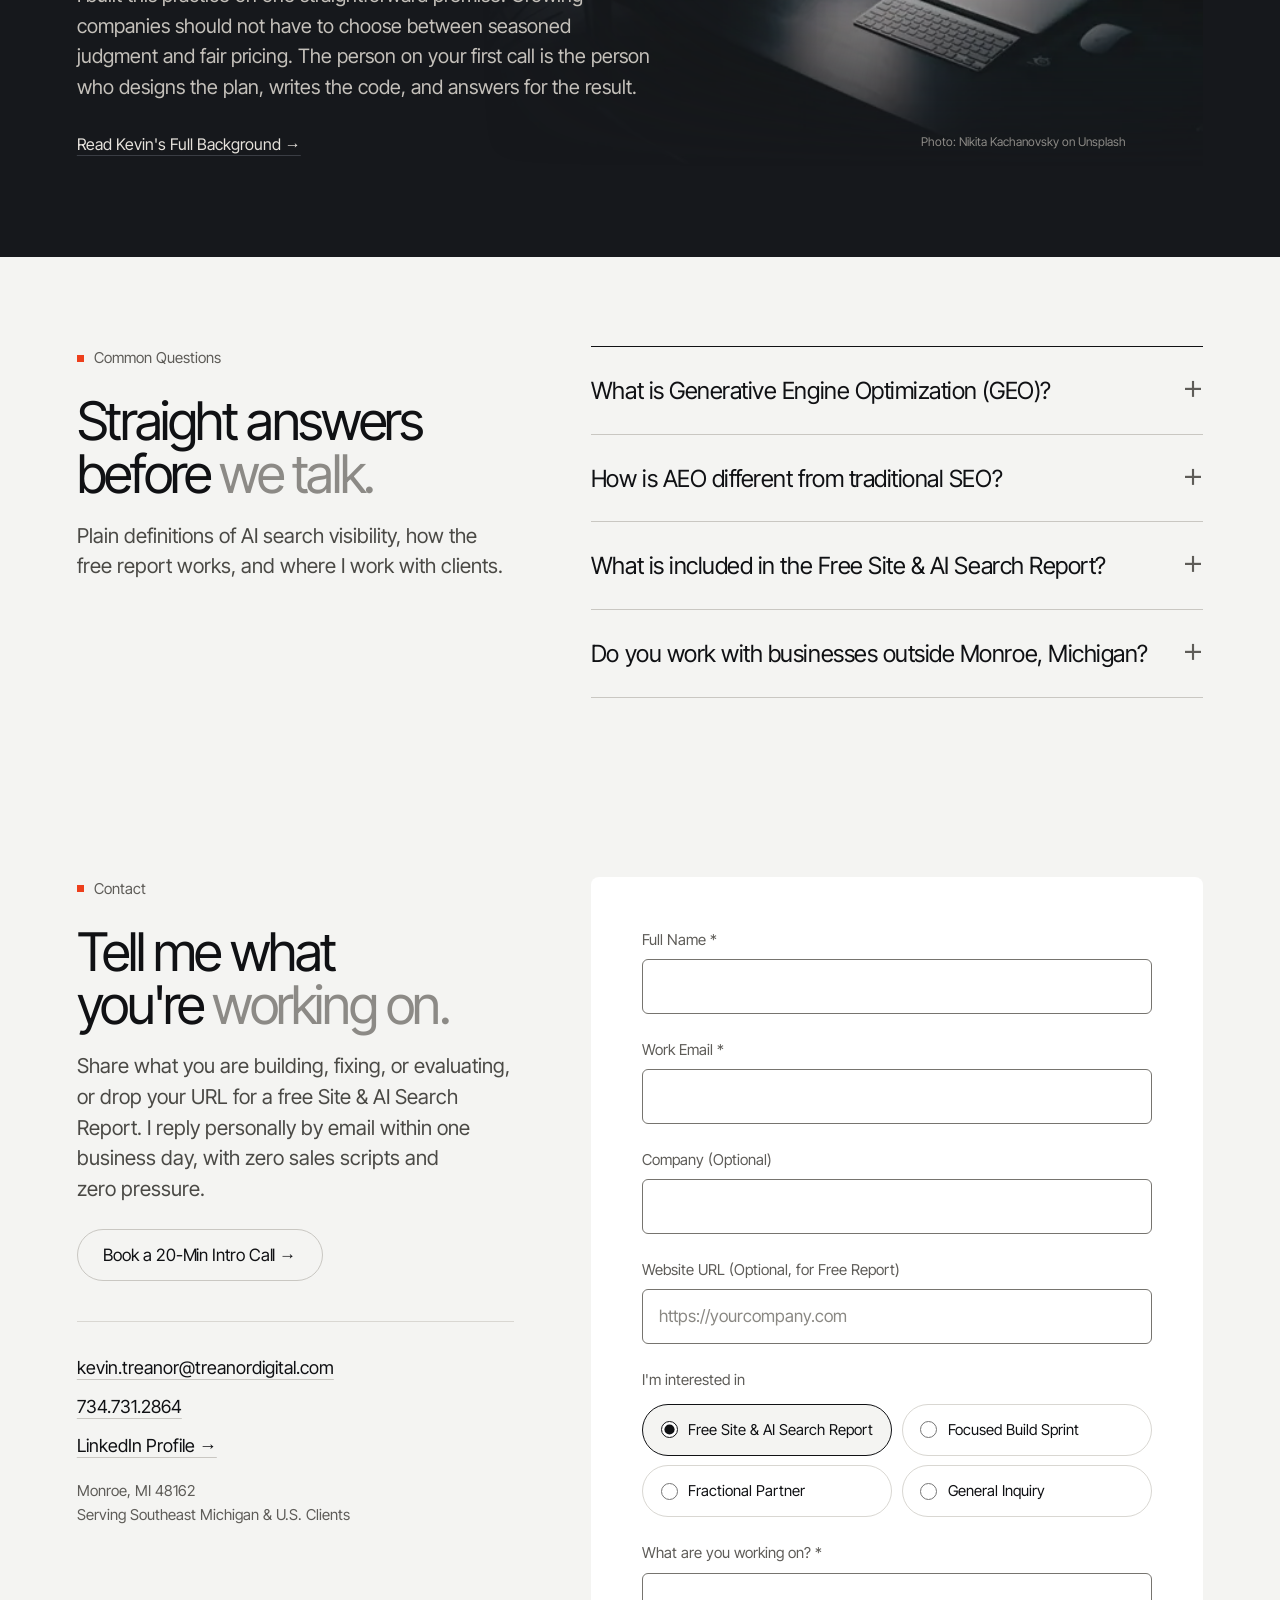
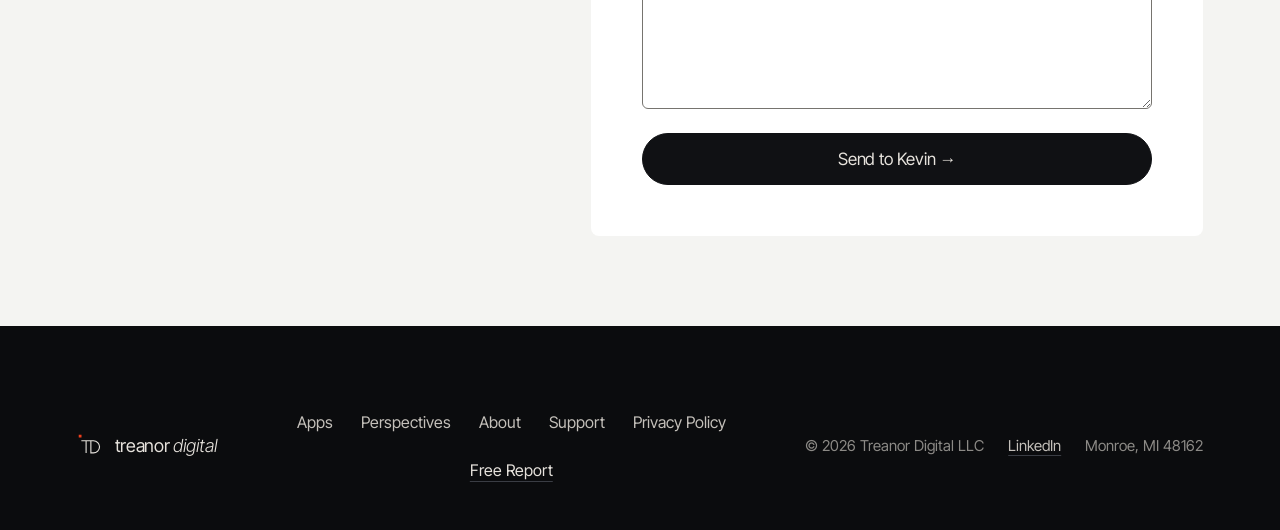
==== commit f7c9dd26: "Hide the Clients and employers rows (homepage strip and About) Stats and the 'See the full backgroun" ====
--- a/index.html
+++ b/index.html
@@ -302,17 +302,7 @@
           <li><span class="proof-num"><small>Up to</small> 30</span><span class="proof-label">People led across onshore and offshore teams</span></li>
           <li><span class="proof-num">11</span><span class="proof-label">Aftermarket brand sites I run today</span></li>
         </ul>
-        <div class="proof-names">
-          <p class="proof-names-label">Clients and employers</p>
-          <ul class="proof-name-row" role="list">
-            <li>Ford</li>
-            <li>General Motors</li>
-            <li>DRiV</li>
-            <li>AstraZeneca</li>
-            <li>La-Z-Boy</li>
-          </ul>
-          <a href="./about/#experience" class="link-cta proof-link">See the full background &rarr;</a>
-        </div>
+        <a href="./about/#experience" class="link-cta proof-link proof-link-solo">See the full background &rarr;</a>
       </div>
     </section>
 
--- a/assets/style.css
+++ b/assets/style.css
@@ -3133,3 +3133,7 @@
 .subpage-hero h1 + .lead {
   margin-block-start: clamp(1.5rem, 3vw, 2.5rem);
 }
+
+.proof-link-solo {
+  margin-block-start: clamp(1.75rem, 3vw, 2.5rem);
+}
